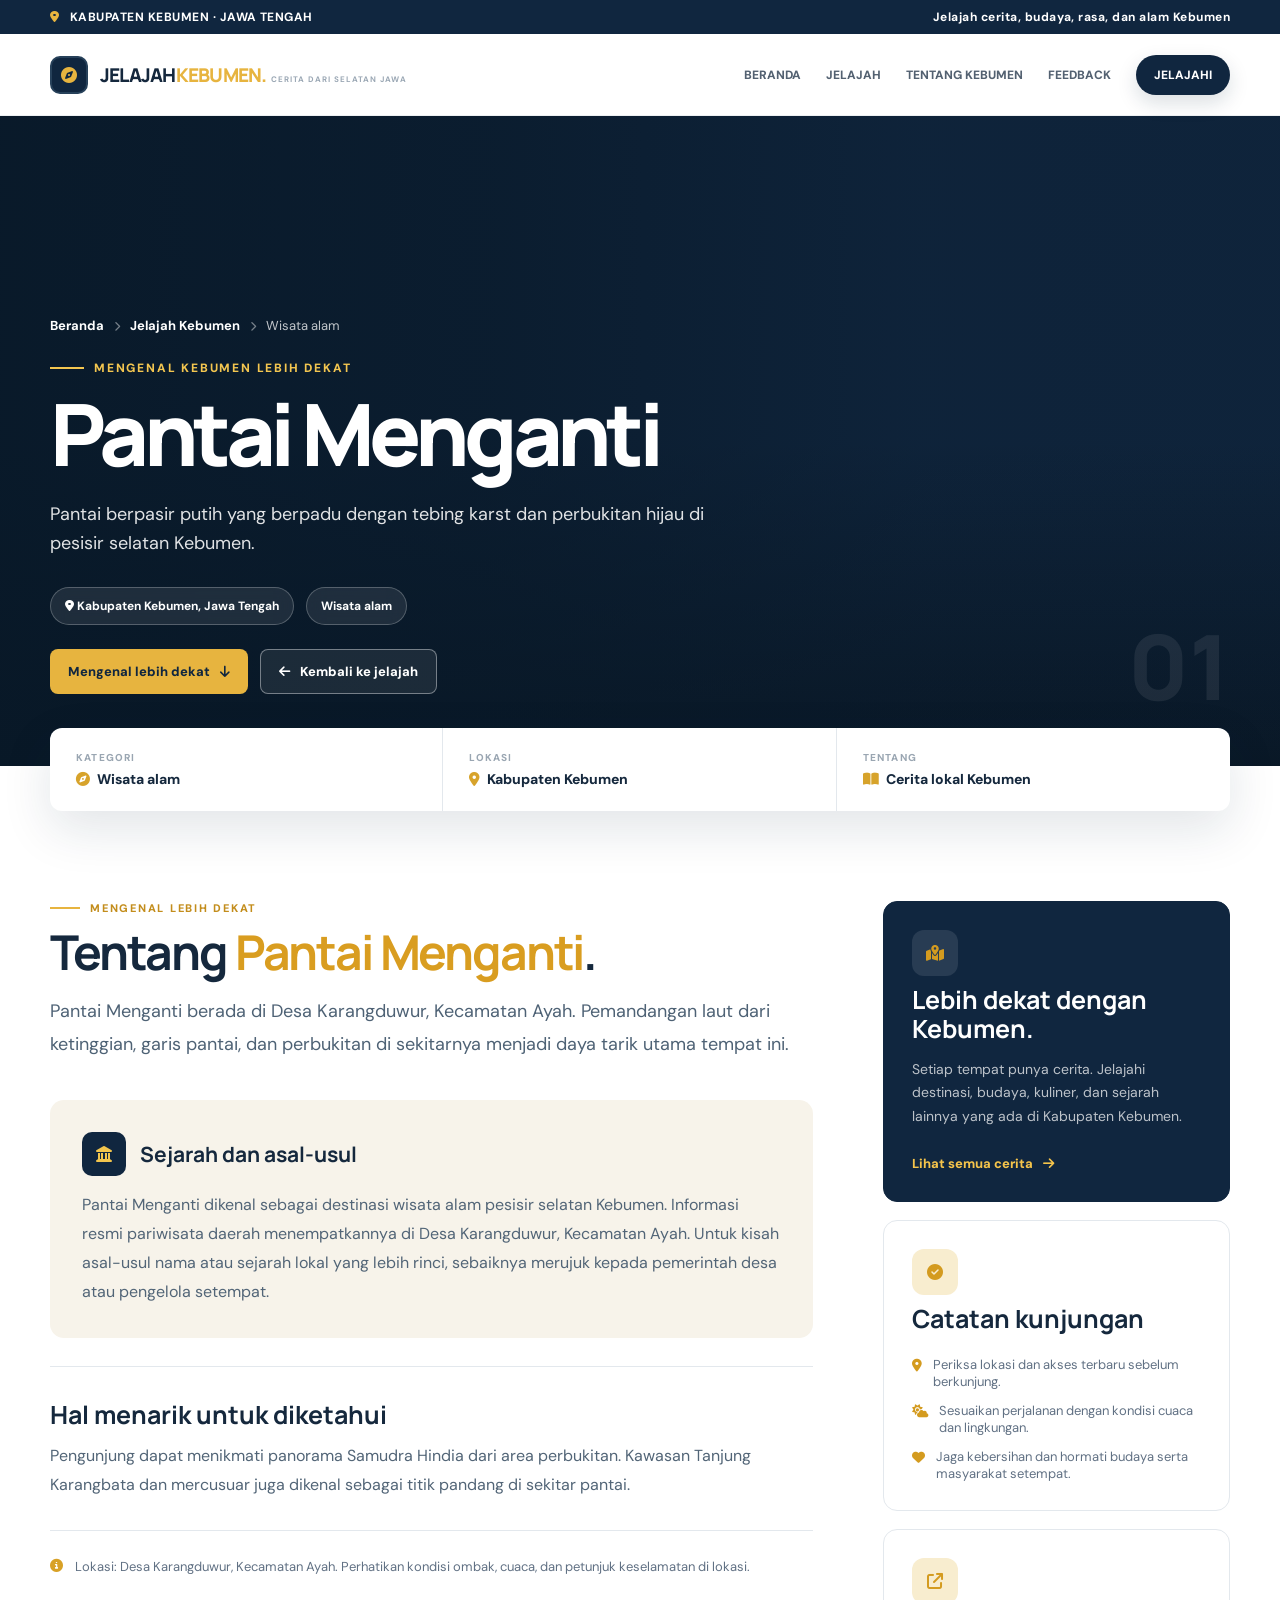
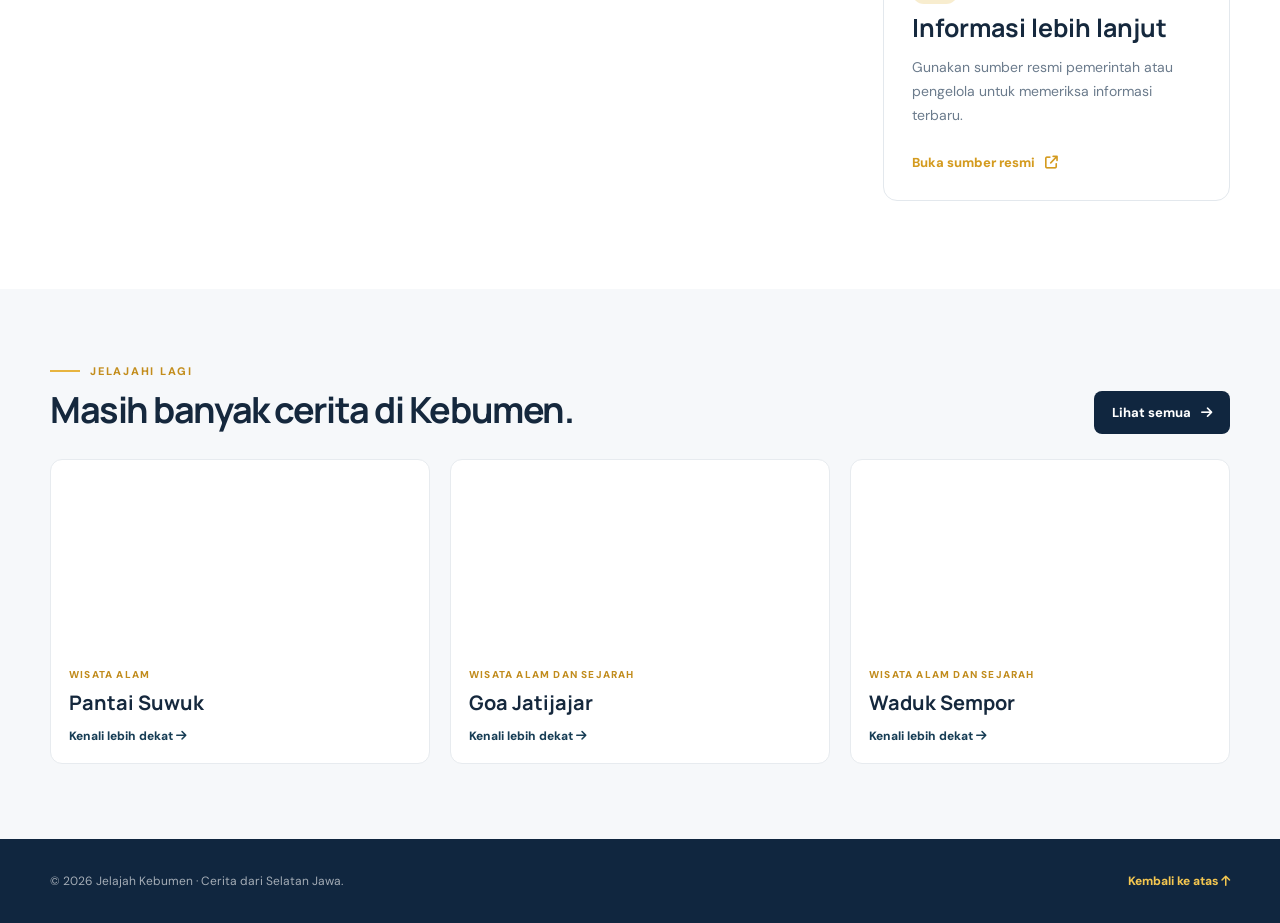
==== detail.html @ 241648b9 "Add files via upload" ====
<!DOCTYPE html>
<html lang="id">
<head>
<meta charset="UTF-8">
<meta name="viewport" content="width=device-width, initial-scale=1.0">
<meta name="theme-color" content="#10263f">
<title>Detail | Jelajah Kebumen</title>
<link rel="preconnect" href="https://fonts.googleapis.com">
<link rel="preconnect" href="https://fonts.gstatic.com" crossorigin>
<link href="https://fonts.googleapis.com/css2?family=DM+Sans:wght@400;500;600;700&family=Manrope:wght@500;600;700;800&display=swap" rel="stylesheet">
<link rel="stylesheet" href="https://cdnjs.cloudflare.com/ajax/libs/font-awesome/6.5.2/css/all.min.css">
<style>
:root{
  --navy:#10263f; --navy2:#173d55; --gold:#e7b43f; --cream:#f7f3ea;
  --ink:#15283d; --muted:#66778a; --line:#e3e8ed; --white:#fff;
  --shadow:0 18px 50px rgba(16,38,63,.12);
}
*{box-sizing:border-box}
html{scroll-behavior:smooth}
body{margin:0;color:var(--ink);background:#fff;font-family:"DM Sans",sans-serif}
a{text-decoration:none;color:inherit}
.container{width:min(1180px,calc(100% - 40px));margin:auto}

/* NAV */
.topline{height:34px;background:var(--navy);color:#fff;font-size:12px;font-weight:700;letter-spacing:.04em}
.topline .container{height:100%;display:flex;align-items:center;justify-content:space-between}
.topline i{color:var(--gold);margin-right:7px}
.navbar{height:82px;background:#fff;border-bottom:1px solid #edf0f2;position:sticky;top:0;z-index:50}
.navbar .container{height:100%;display:flex;align-items:center;gap:24px}
.brand{display:flex;align-items:center;gap:12px;min-width:245px}
.brand-mark{width:38px;height:38px;border-radius:10px;background:var(--navy);display:grid;place-items:center;color:var(--gold);font-weight:800;border:2px solid #27415a}
.brand-name{font-family:Manrope,sans-serif;font-size:19px;font-weight:800;letter-spacing:-.04em}
.brand-name span{color:var(--gold)}
.brand-sub{font-size:8px;color:#9aa7b4;letter-spacing:.13em;font-weight:700;margin-top:1px}
.navlinks{margin-left:auto;display:flex;align-items:center;gap:25px;font-size:12px;font-weight:800;color:#536171}
.navlinks a:hover,.navlinks a.active{color:#d49b1f}
.nav-cta{padding:12px 18px;background:var(--navy);color:#fff!important;border-radius:999px;box-shadow:0 8px 20px rgba(16,38,63,.15)}
.back-mobile{display:none}

/* HERO */
.detail-hero{position:relative;min-height:650px;color:#fff;overflow:hidden;background:#10263f}
.hero-bg{position:absolute;inset:0;background-size:cover;background-position:center;transform:scale(1.01)}
.hero-overlay{position:absolute;inset:0;background:linear-gradient(90deg,rgba(8,24,39,.88) 0%,rgba(8,24,39,.66) 38%,rgba(8,24,39,.22) 72%,rgba(8,24,39,.18) 100%),linear-gradient(0deg,rgba(7,18,28,.7),transparent 50%)}
.hero-content{position:relative;z-index:2;min-height:650px;display:flex;flex-direction:column;justify-content:flex-end;padding-bottom:72px}
.breadcrumb{display:flex;gap:10px;align-items:center;font-size:13px;color:rgba(255,255,255,.75);margin-bottom:26px}
.breadcrumb a{color:#fff;font-weight:700}
.breadcrumb i{font-size:10px;opacity:.6}
.kicker{display:inline-flex;align-items:center;gap:10px;color:#f3c650;font-size:12px;font-weight:800;letter-spacing:.15em;text-transform:uppercase;margin-bottom:15px}
.kicker:before{content:"";width:34px;height:2px;background:#f3c650}
.hero-title{font-family:Manrope,sans-serif;font-size:clamp(48px,7vw,86px);line-height:.98;letter-spacing:-.065em;margin:0;max-width:850px;font-weight:800}
.hero-title span{color:#f3c650}
.hero-intro{font-size:18px;line-height:1.65;max-width:700px;color:rgba(255,255,255,.88);margin:24px 0}
.hero-meta{display:flex;flex-wrap:wrap;gap:12px;margin-top:4px}
.meta-pill{padding:10px 14px;border:1px solid rgba(255,255,255,.24);background:rgba(255,255,255,.09);backdrop-filter:blur(8px);border-radius:999px;font-size:12px;font-weight:700}
.hero-actions{display:flex;gap:12px;margin-top:24px}
.btn{display:inline-flex;align-items:center;gap:10px;padding:13px 18px;border-radius:8px;font-weight:800;font-size:13px}
.btn-gold{background:var(--gold);color:var(--navy)}
.btn-ghost{border:1px solid rgba(255,255,255,.4);color:#fff;background:rgba(255,255,255,.08)}
.hero-index{position:absolute;right:0;bottom:55px;font-family:Manrope,sans-serif;font-size:90px;font-weight:800;color:rgba(255,255,255,.08);line-height:1}

/* CONTENT */
.overlap{margin-top:-38px;position:relative;z-index:5}
.info-strip{background:#fff;box-shadow:var(--shadow);border-radius:12px;display:grid;grid-template-columns:repeat(3,1fr);overflow:hidden}
.info-item{padding:23px 26px;border-right:1px solid var(--line)}
.info-item:last-child{border:0}
.info-label{font-size:10px;text-transform:uppercase;letter-spacing:.12em;color:#9aa6b2;font-weight:800;margin-bottom:6px}
.info-value{font-size:14px;font-weight:800}
.info-value i{color:#d7a32b;margin-right:7px}

.content{padding:90px 0 70px}
.content-grid{display:grid;grid-template-columns:minmax(0,1.65fr) minmax(290px,.75fr);gap:70px}
.section-kicker{font-size:11px;letter-spacing:.16em;text-transform:uppercase;color:#c38d1c;font-weight:800;display:flex;align-items:center;gap:10px}
.section-kicker:before{content:"";width:30px;height:2px;background:#e7b43f}
.content h2{font-family:Manrope,sans-serif;font-size:clamp(30px,4vw,48px);line-height:1.05;letter-spacing:-.045em;margin:12px 0 18px}
.content h2 span{color:#d99d20}
.lead{font-size:18px;line-height:1.8;color:#4e6275;margin:0 0 40px}
.story-card{background:var(--cream);border-radius:14px;padding:32px;margin:28px 0}
.story-head{display:flex;align-items:center;gap:14px;margin-bottom:15px}
.story-icon{width:44px;height:44px;border-radius:10px;background:var(--navy);color:#f2c54d;display:grid;place-items:center}
.story-card h3{font-family:Manrope;margin:0;font-size:21px}
.story-card p,.highlight p{font-size:16px;line-height:1.8;color:#526577;margin:0}
.highlight{padding:30px 0;border-top:1px solid var(--line);border-bottom:1px solid var(--line)}
.highlight h3{font-family:Manrope;font-size:25px;margin:0 0 10px}
.note{display:flex;gap:12px;margin-top:25px;color:#617184;font-size:13px;line-height:1.65}
.note i{color:#d8a126;margin-top:3px}
.sidebar{position:relative}
.side-card{border:1px solid var(--line);border-radius:14px;padding:28px;background:#fff;margin-bottom:18px}
.side-card.dark{background:var(--navy);color:#fff;border-color:var(--navy)}
.side-card h3{font-family:Manrope;font-size:25px;line-height:1.15;margin:10px 0}
.side-card p{font-size:14px;line-height:1.7;color:#6b7b8c}
.dark p{color:rgba(255,255,255,.72)}
.side-link{display:inline-flex;align-items:center;gap:10px;font-size:13px;font-weight:800;color:#d49b1f;margin-top:12px}
.dark .side-link{color:#f5c44b}
.side-icon{width:46px;height:46px;border-radius:12px;background:#f8edcf;color:#d49b1f;display:grid;place-items:center}
.dark .side-icon{background:rgba(255,255,255,.1)}
.fact-list{display:grid;gap:12px;margin-top:22px}
.fact{display:flex;gap:11px;align-items:flex-start;font-size:13px;color:#617184}
.fact i{color:#d49b1f;margin-top:3px}

/* RELATED */
.related{background:#f6f8fa;padding:75px 0}
.related-head{display:flex;align-items:end;justify-content:space-between;margin-bottom:25px}
.related h2{font-family:Manrope;font-size:36px;letter-spacing:-.04em;margin:7px 0 0}
.related-grid{display:grid;grid-template-columns:repeat(3,1fr);gap:20px}
.related-card{background:#fff;border-radius:12px;overflow:hidden;border:1px solid #e7ebef;transition:.25s}
.related-card:hover{transform:translateY(-5px);box-shadow:0 15px 35px rgba(16,38,63,.1)}
.related-img{height:190px;background-size:cover;background-position:center}
.related-body{padding:18px}
.related-cat{font-size:10px;color:#c18c1d;text-transform:uppercase;letter-spacing:.12em;font-weight:800}
.related-body h3{font-family:Manrope;font-size:20px;margin:8px 0}
.related-body a{font-size:12px;font-weight:800;color:#173d55}

/* FOOTER */
footer{background:var(--navy);color:#fff;padding:34px 0}
.footer-row{display:flex;justify-content:space-between;gap:20px;align-items:center}
.footer-row p{margin:0;color:rgba(255,255,255,.62);font-size:12px}
.footer-row a{font-size:12px;font-weight:800;color:#f3c650}

/* responsive */
@media(max-width:900px){
  .topline .container{justify-content:center}.topline .container>span:last-child{display:none}
  .navbar{height:70px}.navlinks{display:none}.brand{min-width:0}.brand-sub{display:none}
  .back-mobile{display:inline-flex;margin-left:auto}
  .detail-hero,.hero-content{min-height:620px}
  .content-grid{grid-template-columns:1fr;gap:35px}
  .sidebar{display:grid;grid-template-columns:1fr 1fr;gap:15px}.side-card{margin:0}
}
@media(max-width:620px){
  .container{width:min(100% - 28px,1180px)}
  .brand-name{font-size:17px}.brand-mark{width:34px;height:34px}
  .hero-content{padding-bottom:45px}
  .hero-title{font-size:48px}
  .hero-intro{font-size:15px}
  .hero-index{display:none}
  .info-strip{grid-template-columns:1fr}.info-item{border-right:0;border-bottom:1px solid var(--line)}
  .content{padding:65px 0 50px}.sidebar{grid-template-columns:1fr}
  .related-grid{grid-template-columns:1fr}
  .related-head{display:block}
  .footer-row{display:block}.footer-row a{display:inline-block;margin-top:12px}
}
</style>
</head>
<body>

<div class="topline">
  <div class="container">
    <span><i class="fa-solid fa-location-dot"></i> KABUPATEN KEBUMEN · JAWA TENGAH</span>
    <span>Jelajah cerita, budaya, rasa, dan alam Kebumen</span>
  </div>
</div>

<nav class="navbar">
  <div class="container">
    <a class="brand" href="index.html">
      <span class="brand-mark"><i class="fa-solid fa-compass"></i></span>
      <span>
        <span class="brand-name">JELAJAH<span>KEBUMEN.</span></span>
        <span class="brand-sub">CERITA DARI SELATAN JAWA</span>
      </span>
    </a>
    <div class="navlinks">
      <a href="index.html">BERANDA</a>
      <a href="index.html#jelajah">JELAJAH</a>
      <a href="about.html">TENTANG KEBUMEN</a>
      <a href="feedback.html">FEEDBACK</a>
      <a class="nav-cta" href="index.html#jelajah">JELAJAHI</a>
    </div>
    <a class="back-mobile" href="index.html#jelajah" aria-label="Kembali"><i class="fa-solid fa-arrow-left"></i></a>
  </div>
</nav>

<main>
<section class="detail-hero">
  <div class="hero-bg" id="heroBg"></div>
  <div class="hero-overlay"></div>
  <div class="container hero-content">
    <div class="breadcrumb">
      <a href="index.html">Beranda</a><i class="fa-solid fa-chevron-right"></i>
      <a href="index.html#jelajah">Jelajah Kebumen</a><i class="fa-solid fa-chevron-right"></i>
      <span id="detailCategory">Cerita Kebumen</span>
    </div>
    <div class="kicker" id="heroKicker">MENGENAL KEBUMEN LEBIH DEKAT</div>
    <h1 class="hero-title" id="detailTitle">Cerita dari <span>Kebumen.</span></h1>
    <p class="hero-intro" id="detailIntro"></p>
    <div class="hero-meta">
      <span class="meta-pill"><i class="fa-solid fa-location-dot"></i> Kabupaten Kebumen, Jawa Tengah</span>
      <span class="meta-pill" id="metaCategory">Jelajah Kebumen</span>
    </div>
    <div class="hero-actions">
      <a class="btn btn-gold" href="#mengenal">Mengenal lebih dekat <i class="fa-solid fa-arrow-down"></i></a>
      <a class="btn btn-ghost" href="index.html#jelajah"><i class="fa-solid fa-arrow-left"></i> Kembali ke jelajah</a>
    </div>
    <div class="hero-index">01</div>
  </div>
</section>

<div class="container overlap">
  <div class="info-strip">
    <div class="info-item"><div class="info-label">Kategori</div><div class="info-value"><i class="fa-solid fa-compass"></i><span id="infoCategory">Wisata</span></div></div>
    <div class="info-item"><div class="info-label">Lokasi</div><div class="info-value"><i class="fa-solid fa-location-dot"></i>Kabupaten Kebumen</div></div>
    <div class="info-item"><div class="info-label">Tentang</div><div class="info-value"><i class="fa-solid fa-book-open"></i>Cerita lokal Kebumen</div></div>
  </div>
</div>

<section class="content" id="mengenal">
  <div class="container content-grid">
    <article>
      <div class="section-kicker">MENGENAL LEBIH DEKAT</div>
      <h2>Tentang <span id="detailTitleInline">tempat ini</span>.</h2>
      <p class="lead" id="detailDescription"></p>

      <div class="story-card">
        <div class="story-head">
          <div class="story-icon"><i class="fa-solid fa-landmark"></i></div>
          <h3>Sejarah dan asal-usul</h3>
        </div>
        <p id="detailHistory"></p>
      </div>

      <div class="highlight">
        <h3>Hal menarik untuk diketahui</h3>
        <p id="detailHighlights"></p>
      </div>

      <div class="note">
        <i class="fa-solid fa-circle-info"></i>
        <span id="detailNote">Informasi disusun untuk pengenalan umum. Periksa sumber resmi setempat untuk informasi terbaru.</span>
      </div>
    </article>

    <aside class="sidebar">
      <div class="side-card dark">
        <div class="side-icon"><i class="fa-solid fa-map-location-dot"></i></div>
        <h3>Lebih dekat dengan Kebumen.</h3>
        <p>Setiap tempat punya cerita. Jelajahi destinasi, budaya, kuliner, dan sejarah lainnya yang ada di Kabupaten Kebumen.</p>
        <a class="side-link" href="index.html#jelajah">Lihat semua cerita <i class="fa-solid fa-arrow-right"></i></a>
      </div>

      <div class="side-card">
        <div class="side-icon"><i class="fa-solid fa-circle-check"></i></div>
        <h3>Catatan kunjungan</h3>
        <div class="fact-list">
          <div class="fact"><i class="fa-solid fa-location-dot"></i><span>Periksa lokasi dan akses terbaru sebelum berkunjung.</span></div>
          <div class="fact"><i class="fa-solid fa-cloud-sun"></i><span>Sesuaikan perjalanan dengan kondisi cuaca dan lingkungan.</span></div>
          <div class="fact"><i class="fa-solid fa-heart"></i><span>Jaga kebersihan dan hormati budaya serta masyarakat setempat.</span></div>
        </div>
      </div>

      <div class="side-card">
        <div class="side-icon"><i class="fa-solid fa-arrow-up-right-from-square"></i></div>
        <h3>Informasi lebih lanjut</h3>
        <p>Gunakan sumber resmi pemerintah atau pengelola untuk memeriksa informasi terbaru.</p>
        <a id="detailSource" class="side-link" href="https://www.kebumenkab.go.id/" target="_blank" rel="noopener">Buka sumber resmi <i class="fa-solid fa-arrow-up-right-from-square"></i></a>
      </div>
    </aside>
  </div>
</section>

<section class="related">
  <div class="container">
    <div class="related-head">
      <div>
        <div class="section-kicker">JELAJAHI LAGI</div>
        <h2>Masih banyak cerita di Kebumen.</h2>
      </div>
      <a class="btn" style="background:#10263f;color:#fff" href="index.html#jelajah">Lihat semua <i class="fa-solid fa-arrow-right"></i></a>
    </div>
    <div class="related-grid" id="relatedGrid"></div>
  </div>
</section>
</main>

<footer>
  <div class="container footer-row">
    <p>© <span id="detailYear"></span> Jelajah Kebumen · Cerita dari Selatan Jawa.</p>
    <a href="#" onclick="window.scrollTo({top:0,behavior:'smooth'});return false;">Kembali ke atas <i class="fa-solid fa-arrow-up"></i></a>
  </div>
</footer>

<script>
(() => {
    const data = {
        menganti: {
            title: "Pantai Menganti", category: "Wisata alam",
            image: "images/wisata.jpg",
            intro: "Pantai berpasir putih yang berpadu dengan tebing karst dan perbukitan hijau di pesisir selatan Kebumen.",
            description: "Pantai Menganti berada di Desa Karangduwur, Kecamatan Ayah. Pemandangan laut dari ketinggian, garis pantai, dan perbukitan di sekitarnya menjadi daya tarik utama tempat ini.",
            history: "Pantai Menganti dikenal sebagai destinasi wisata alam pesisir selatan Kebumen. Informasi resmi pariwisata daerah menempatkannya di Desa Karangduwur, Kecamatan Ayah. Untuk kisah asal-usul nama atau sejarah lokal yang lebih rinci, sebaiknya merujuk kepada pemerintah desa atau pengelola setempat.",
            highlights: "Pengunjung dapat menikmati panorama Samudra Hindia dari area perbukitan. Kawasan Tanjung Karangbata dan mercusuar juga dikenal sebagai titik pandang di sekitar pantai.",
            note: "Lokasi: Desa Karangduwur, Kecamatan Ayah. Perhatikan kondisi ombak, cuaca, dan petunjuk keselamatan di lokasi.",
            source: "https://disparbud.kebumenkab.go.id/index.php/web/post/1395/pantai-menganti"
        },
        suwuk: {
            title: "Pantai Suwuk", category: "Wisata alam",
            image: "images/wisata1.jpg",
            intro: "Destinasi pesisir dengan panorama Samudra Hindia, bukit-bukit, dan suasana pantai yang khas.",
            description: "Pantai Suwuk terletak di Desa Tambakmulya, Kecamatan Puring. Kawasan ini menjadi pilihan wisatawan yang ingin menikmati pemandangan laut dan suasana pesisir Kebumen.",
            history: "Pantai Suwuk berkembang sebagai salah satu tujuan wisata pesisir di Kecamatan Puring. Informasi pariwisata pemerintah daerah mencatat lokasinya di Desa Tambakmulya. Untuk sejarah pembukaan atau perkembangan awal kawasan wisata ini, gunakan keterangan dari pemerintah desa atau pengelola setempat.",
            highlights: "Daya tariknya meliputi pemandangan pantai, bukit di sekitar pesisir, aktivitas rekreasi, dan wahana yang tersedia sesuai kondisi operasional.",
            note: "Lokasi: Desa Tambakmulya, Kecamatan Puring. Ombak pantai selatan dapat kuat; ikuti arahan keselamatan dan jangan berenang di area berbahaya.",
            source: "https://disparbud.kebumenkab.go.id/index.php/web/post/1389/pantai-suwuk"
        },
        jatijajar: {
            title: "Goa Jatijajar", category: "Wisata alam dan sejarah",
            image: "images/wisata2.jpg",
            intro: "Gua batu kapur yang memadukan bentang alam, formasi gua, dan cerita rakyat yang dikenal masyarakat.",
            description: "Goa Jatijajar berada di Desa Jatijajar, Kecamatan Ayah. Bagian dalam gua memperlihatkan bentukan alam dari batu kapur yang terbentuk melalui proses geologi dalam waktu yang panjang.",
            history: "Catatan pemerintah daerah menyebut gua ini ditemukan pada 1802 oleh seorang petani bernama Jaya Menawi atau Djayamenawi. Gua kemudian dikembangkan menjadi objek wisata pada 1970-an. Kisah legenda yang menyertainya juga menjadi bagian dari pengalaman pengunjung.",
            highlights: "Daya tariknya mencakup ruang gua, stalaktit dan stalagmit, serta diorama yang menggambarkan cerita legenda. Jaga kebersihan dan ikuti jalur yang ditetapkan pengelola.",
            note: "Lokasi: Desa Jatijajar, Kecamatan Ayah. Detail sejarah dirangkum dari informasi pemerintah daerah.",
            source: "https://perizinan.kebumenkab.go.id/investasi/web/wisata/detail/1"
        },
        sempor: {
            title: "Waduk Sempor", category: "Wisata alam dan sejarah",
            image: "images/wisata3.jpg",
            intro: "Waduk yang dikelilingi perbukitan dan memiliki peran penting bagi pengairan serta kehidupan masyarakat.",
            description: "Waduk Sempor berada di Kecamatan Sempor. Selain menjadi tujuan untuk menikmati pemandangan, waduk ini juga memiliki fungsi penting dalam pengairan, pembangkit listrik, perikanan, dan pengelolaan air.",
            history: "Rencana pembangunan waduk telah diteliti sejak masa Hindia Belanda. Pembangunan kemudian dilanjutkan setelah Indonesia merdeka. Bendungan yang dibangun pada tahap awal mengalami kegagalan pada 1967 dan menimbulkan korban jiwa. Waduk kemudian dibangun kembali dengan konstruksi permanen dan diresmikan pada 1978. Monumen di kawasan ini menjadi pengingat tragedi tersebut.",
            highlights: "Pemandangan perairan dan perbukitan menjadi daya tariknya. Waduk juga menunjukkan hubungan erat antara infrastruktur air, pertanian, energi, dan sejarah masyarakat setempat.",
            note: "Hormati kawasan waduk sebagai infrastruktur penting. Ikuti aturan pengelola saat berwisata.",
            source: "https://www.kebumenkab.go.id/index.php/web/article/detail/2916"
        },
        cepetan: {
            title: "Tari Cepetan Alas", category: "Budaya",
            image: "images/budaya.jpg",
            intro: "Kesenian tradisional Kebumen yang menampilkan topeng, gerak tari, dan cerita yang hidup di masyarakat.",
            description: "Tari Cepetan Alas merupakan salah satu kesenian tradisional yang dikenal di wilayah Kebumen. Pertunjukannya menggabungkan gerak, musik, topeng, dan unsur cerita yang diwariskan melalui kehidupan masyarakat.",
            history: "Kesenian tradisional tumbuh dan berubah melalui praktik komunitas yang menjaganya. Cerita rinci mengenai asal-usul, tokoh, dan perkembangan Tari Cepetan Alas dapat berbeda menurut kelompok atau desa pelestarinya; keterangan lokal sebaiknya dicocokkan dengan pelaku seni dan sumber kebudayaan daerah.",
            highlights: "Topeng dan karakter yang ditampilkan menjadi unsur visual penting. Pertunjukan juga menjadi ruang bagi generasi muda untuk mengenal seni tradisi.",
            note: "Berbeda dengan tari tradisional Jawa lainnya yang cenderung halus dan anggun, Tari Cepetan menampilkan gerakan-gerakan akrobatik yang energik. Para penari, yang biasanya adalah laki-laki, mengenakan topeng cepet yang terbuat dari kayu dan dihiasi rambut ijuk atau serat nanas. Topeng ini sering kali memiliki ekspresi seram atau lucu yang semakin menambah daya tarik pertunjukan.",
            source: "https://disparbud.kebumenkab.go.id/index.php/web/post/384/tari-cepetan"
        },
        lawet: {
            title: "Tari Lawet", category: "Budaya",
            image: "images/budaya2.jpg",
            intro: "Tarian yang terinspirasi dari burung lawet atau walet, yang lekat dengan identitas dan kehidupan masyarakat Kebumen.",
            description: "Tari Lawet menggambarkan gerakan burung lawet melalui gerakan yang lincah dan dinamis. Tarian ini menjadi salah satu simbol seni budaya Kebumen.",
            history: "Menurut publikasi Pemerintah Kabupaten Kebumen, Tari Lawet pertama kali dipentaskan pada 1987. Inspirasinya berkaitan dengan burung walet dan peran sarangnya bagi kehidupan ekonomi masyarakat pesisir selatan.",
            highlights: "Gerakan penari menirukan burung yang terbang dan mencari makan. Musik pengiring dan kostum mendukung gambaran burung lawet dalam pertunjukan.",
            note: "Informasi diringkas dari publikasi resmi pemerintah daerah.",
            source: "https://www.kebumenkab.go.id/index.php/web/article/detail/8209"
        },
        batik: {
            title: "Batik Kebumen", category: "Budaya dan kerajinan",
            image: "images/batik.jpg",
            intro: "Kerajinan batik yang menjaga keterampilan membatik sekaligus menampilkan karakter budaya lokal.",
            description: "Batik Kebumen dibuat melalui proses membatik yang membutuhkan ketelitian. Perajin menghasilkan kain dengan motif dan warna yang berkembang dari tradisi setempat.",
            history: "Publikasi pemerintah daerah menyebut terdapat lebih dari satu versi tentang awal tradisi batik di Kebumen. Tradisi ini diwariskan turun-temurun dan pernah mengalami masa kejayaan pada sekitar 1960–1980-an, sebelum menghadapi masa surut dan upaya kebangkitan kembali.",
            highlights: "Batik tulis dan batik cap merupakan dua teknik yang dikenal. Proses tradisional, ragam motif, serta keterampilan perajin menjadi bagian penting dari nilai kerajinan ini.",
            note: "Keterangan sejarah batik Kebumen memiliki beberapa versi; uraian ini menyampaikan ringkasan tanpa menganggap satu versi sebagai satu-satunya kisah.",
            source: "https://www.kebumenkab.go.id/index.php/web/article/detail/5035"
        },
        ebleg: {
            title: "Ebleg", category: "Budaya",
            image: "images/ebleg.jpg",
            intro: "Kesenian rakyat yang menggunakan properti kuda kepang dan menjadi bagian dari tradisi pertunjukan masyarakat.",
            description: "Ebleg dikenal sebagai kesenian rakyat yang menampilkan penari, properti berbentuk kuda, iringan musik, dan gerak yang dinamis. Bentuk pertunjukan dapat berbeda sesuai kelompok pelestari dan daerahnya.",
            history: "Ebleg hidup melalui tradisi pertunjukan dan keterlibatan kelompok seni masyarakat. Agar sejarah asal-usul yang lebih khusus untuk Ebleg Kebumen tidak keliru, informasi tentang pendiri, masa kemunculan, dan perkembangan kelompok sebaiknya dilengkapi melalui wawancara dengan pelaku seni atau sumber kebudayaan setempat.",
            highlights: "Properti kuda kepang, kostum, iringan musik, dan interaksi penari menjadi unsur yang mudah dikenali dalam pertunjukan.",
            note: "Pertunjukan Ebeg umumnya diiringi oleh gamelan atau calung yang terdiri atas 6-20 orang penari. Ada tiga babak dalam pertunjukan ini yaitu tari-tarian, janturan dan gapetan yang dipimpin oleh seorang dalang/penimbul. Pada sesi janturan para penari mengalami kerasukan dengan tingkat yang berbeda beda dan proses pengembaliannya dilakukan oleh penimbul.",
            source: "https://www.kebumenkab.go.id/index.php/web/post/detail/53"
        },
        sate: {
            title: "Sate Ambal", category: "Kuliner",
            image: "images/makanan1.jpg",
            intro: "Kuliner khas dari kawasan Ambal yang dikenal dengan racikan bumbu dan cara penyajian yang khas.",
            description: "Sate Ambal merupakan salah satu makanan yang identik dengan Kabupaten Kebumen. Daging sate disajikan dengan bumbu khas yang membedakannya dari sejumlah jenis sate lain.",
            history: "Sate Ambal tumbuh sebagai kuliner daerah yang dikenal dari kawasan Ambal. Resep dan cara pengolahan diwariskan melalui penjual serta keluarga, sehingga detail racikan bisa berbeda antarwarung. Kisah pendirian penjual tertentu sebaiknya merujuk pada sejarah usaha masing-masing.",
            highlights: "Ciri yang sering dikenali adalah bumbu berwarna kecokelatan dengan bahan dasar tempe dan rasa gurih-manis. Kuliner ini menjadi salah satu pilihan yang dicari saat mengenal makanan khas Kebumen.",
            note: "Cara pembuatan Sate Ambal sama dengan sate dari daerah lainnya di Indonesia. Daging ayam dipotong-potong dan ditusukan ke tusuk sate. Sebelum dibakar, semua bumbu awal yang dihaluskan akan dilumurkan ke daging ayam yang sudah dipotong. Diamkan selama minimal 2 jam sampai bumbunya meresap dan sate pun siap dibakar seperti biasa. Pembakaran dengan arang batok kelapa selama 3 sampai 5 menit hingga matang sempurna.",
            source: "https://www.kebumenkab.go.id/index.php/web/article/detail/166"
        },
        lanting: {
            title: "Lanting", category: "Kuliner",
            image: "images/makanan2.jpg",
            intro: "Camilan berbahan singkong yang populer sebagai jajanan dan oleh-oleh dari Kebumen.",
            description: "Lanting dibuat dari singkong yang diolah menjadi adonan, dibentuk, kemudian digoreng hingga renyah. Bentuknya sering menyerupai angka delapan atau lingkaran kecil.",
            history: "Lanting berkembang sebagai makanan olahan singkong di wilayah Kebumen dan sekitarnya. Seperti banyak camilan tradisional, pembuatannya diwariskan melalui usaha rumahan dan produsen lokal. Sejarah pasti kemunculan lanting memerlukan sumber khusus dari sentra produksinya.",
            highlights: "Lanting memiliki tekstur renyah dan tersedia dalam beragam rasa. Produk ini juga menjadi contoh bagaimana bahan pangan lokal diolah menjadi usaha kuliner.",
            note: "Lanthing atau klanthing adalah camilan semacam kerupuk yang terbuat dari adonan singkong. Camilan ini berbentuk angka delapan atau lingkaran kecil seperti cincin, yang tersedia dalam banyak rasa.",
            source: "https://www2.kebumenkab.go.id/index.php/web/post/detail/52"
        },
        penggel: {
            title: "Nasi Penggel", category: "Kuliner",
            image: "images/makanan3.jpg",
            intro: "Sajian nasi berbentuk bulat kecil yang biasa dinikmati bersama lauk dan sayur berkuah.",
            description: "Nasi Penggel adalah kuliner khas Kebumen yang umumnya disajikan dalam bentuk kepalan nasi kecil, ditemani sayur nangka atau gulai dan lauk seperti kikil maupun jeroan sesuai penjual.",
            history: "Nasi Penggel dikenal sebagai bagian dari tradisi makan masyarakat Kebumen, terutama sebagai menu sarapan. Resep keluarga dan cara penyajian diwariskan antargenerasi. Riwayat pencipta pertama atau tahun kemunculannya tidak dinyatakan di sini karena memerlukan sumber sejarah kuliner yang lebih spesifik.",
            highlights: "Bentuk nasi yang bulat kecil dan sajian dengan kuah gurih menjadi ciri yang mudah dikenali. Pengalaman rasa dapat berbeda sesuai racikan penjual.",
            note: "Nasi Penggel adalah makanan khas dari daerah Kabupaten Kebumen, Jawa Tengah, Indonesia. Penamaan Nasi Penggel berarti mengambil nasi yang dibentuk bulat-bulat seukuran bola pingpong. Nasi Penggel itu bermakna nasi yang dibulati. Nasi Penggel biasa diwadahi dengan daun pisang yang dibentuk ‘pincuk’. Biasanya pembeli akan mengambil 8-15 bulatan nasi. Bulatan Nasi Penggel ini diletakkan dalam bakul yang ditata berlapis-lapis. Setiap lapisan Nasi Penggel akan dipisahkan dengan lembaran daun pisang.",
            source: "https://visitjawatengah.jatengprov.go.id/id/regency/kabupaten-kebumen/kuliner/nasi-penggel"
        },
        jipang: {
            title: "Jipang Kacang", category: "Kuliner",
            image: "images/makanan4.jpg",
            intro: "Jajanan tradisional yang memadukan kacang dengan pemanis hingga membentuk camilan padat dan renyah.",
            description: "Jipang kacang merupakan jajanan tradisional berbahan kacang yang disatukan dengan larutan gula atau pemanis. Camilan ini cocok dinikmati sebagai kudapan dan dikenal dalam ragam jajanan rumahan.",
            history: "Jajanan berbahan kacang dan gula telah lama dibuat sebagai camilan rumahan di berbagai daerah. Untuk riwayat khusus Jipang Kacang Kebumen, seperti asal desa atau perintisnya, informasi perlu dikonfirmasi kepada produsen lokal agar tidak mencampur cerita dari daerah lain.",
            highlights: "Perpaduan rasa manis dan kacang menjadi daya tarik utamanya. Bentuk, tekstur, dan resep dapat berbeda sesuai pembuatnya.",
            note: "Para perajin masih mengerjakan proses pembuatan jipang kacang secara tradisional. Persis seperti yang diajarkan nenek moyang dulu. Hanya ada perubahan pada bungkusnya. Kalau zaman dulu menggunakan klaras (daun pisang kering), kini menggunakan bungkus plastik.",
            source: "https://www2.kebumenkab.go.id/index.php/web/post/detail/52"
        },
        benteng: {
            title: "Benteng Van der Wijck", category: "Sejarah",
            image: "images/sejarahkota.jpg",
            intro: "Bangunan benteng bersejarah di Gombong yang dikenal dengan arsitektur bata merahnya.",
            description: "Benteng Van der Wijck terletak di Gombong, Kabupaten Kebumen. Bangunan ini menjadi salah satu peninggalan sejarah yang dikenal masyarakat dan sering dikunjungi untuk melihat arsitektur serta mengenal masa lalu kawasan tersebut.",
            history: "Benteng ini berkaitan dengan periode kolonial Hindia Belanda. Detail tentang fungsi awal, perubahan penggunaan, dan sejarah bangunannya sebaiknya dibaca melalui sumber sejarah atau informasi pengelola agar kronologi yang ditampilkan tetap akurat.",
            highlights: "Bentuk bangunan dan susunan bata merah menjadi ciri visual yang menonjol. Kawasan ini juga dapat menjadi titik awal untuk mempelajari sejarah Gombong dan Kebumen.",
            note: "Benteng ini kadang dihubungkan dengan nama Frans David Cochius (1787-1876), seorang Jenderal yang bertugas di daerah barat Bagelen yang namanya juga diabadikan menjadi nama Benteng Generaal Cochius. Benteng ini merupakan benteng persegi delapan satu-satunya di Indonesia",
            source: "https://www.kebumenkab.go.id/"
        },
        sejarah: {
            title: "Jejak Sejarah Kebumen", category: "Sejarah",
            image: "images/sejarahkota2.jpg",
            intro: "Mengenal perjalanan daerah melalui arsip, bangunan, kisah masyarakat, dan perubahan kehidupan dari masa ke masa.",
            description: "Sejarah Kebumen terbentuk melalui perkembangan permukiman, pemerintahan, perdagangan, pendidikan, dan kehidupan masyarakat. Foto arsip dapat membantu pengunjung membandingkan suasana daerah pada masa lalu dengan kondisi sekarang.",
            history: "Sejarah suatu kabupaten tidak berasal dari satu peristiwa saja. Untuk menyusun kronologi yang tepat, gunakan arsip pemerintah, dokumen sejarah, museum, dan sumber lokal yang mencantumkan tanggal serta konteks gambar.",
            highlights: "Sebelum dikenal sebagai Kebumen, Panjer telah tercatat dalam sejarah nasional sebagai salah satu daerah yang berperan penting dalam penyerbuan pasukan Sultan Agung ke Batavia pada tahun 1629 untuk melawan VOC Belanda.",
            note: "Sebagai bentuk penghargaan terhadap nilai sejarah tersebut, Pemerintah Kabupaten Kebumen menetapkan 21 Agustus 1629 sebagai Hari Jadi Kabupaten Kebumen melalui Peraturan Daerah Kabupaten Kebumen Nomor 3 Tahun 2018",
            source: "https://www.kebumenkab.go.id/"
        },
        geopark: {
            title: "Geopark Kebumen", category: "Alam dan warisan geologi",
            image: "images/geopark.jpg",
            intro: "Kawasan yang memperlihatkan kekayaan geologi dan kisah panjang pembentukan bentang alam Kebumen.",
            description: "Kawasan geopark menghubungkan warisan geologi dengan lingkungan, keanekaragaman hayati, serta kehidupan masyarakat. Bentang alam Kebumen menyimpan batuan dan struktur geologi yang membantu menjelaskan sejarah bumi.",
            history: "Batuan dan bentang alam terbentuk melalui proses geologi yang berlangsung sangat lama, termasuk pengendapan, perubahan tektonik, dan pengangkatan. Penjelasan tiap lokasi geologi perlu disesuaikan dengan situs yang benar-benar ditampilkan pada foto.",
            highlights: "Geopark dapat menjadi ruang belajar mengenai bumi sekaligus mendorong pariwisata yang memperhatikan konservasi dan manfaat bagi masyarakat lokal.",
            note: "Lebih dari sekadar destinasi wisata, Geopark Kebumen menjadi ruang konservasi, edukasi, dan pemberdayaan masyarakat. Kawasan ini mengusung konsep pembangunan berkelanjutan yang bertujuan menjaga kelestarian lingkungan sekaligus meningkatkan kesejahteraan masyarakat lokal.",
            source: "https://www.kebumenkab.go.id/"
        },
        kebumen: {
            title: "Kebumen Hari Ini", category: "Kehidupan lokal",
            image: "images/wisata4.jpg",
            intro: "Melihat Kebumen sebagai daerah yang terus berkembang dengan kehidupan masyarakat dan potensi lokalnya.",
            description: "Kabupaten Kebumen memiliki kehidupan sosial dan ekonomi yang beragam, mulai dari kegiatan pertanian dan usaha lokal hingga pariwisata serta layanan publik. Perubahan daerah dapat dilihat melalui ruang publik, fasilitas, dan aktivitas masyarakat.",
            history: "Kondisi Kebumen hari ini merupakan bagian dari perjalanan panjang daerah. Untuk menampilkan perubahan secara historis, bandingkan foto lama dan baru yang memiliki lokasi sama serta sertakan tahun pengambilan gambar.",
            highlights: "Potensi lokal dapat dikenalkan melalui kegiatan masyarakat, produk usaha, kawasan wisata, dan pelestarian budaya. Foto yang diberi keterangan lokasi dan tahun akan membantu pengunjung memahami konteksnya.",
            note: "Seperti Contoh bendungan sempor,Kecamatan Sempor memiliki kondisi geografi berupa lembah dan perbukitan yang merupakan bagian dari Pegunungan Serayu Selatan. Ketinggian rata-rata Kecamatan Sempor adalah 140 meter di atas permukaan air laut. ",
            source: "https://www.kebumenkab.go.id/"
        }
    };

  const params = new URLSearchParams(window.location.search);
  const id = params.get("id") || "menganti";
  const item = data[id] || data.menganti;

  document.title = item.title + " | Jelajah Kebumen";
  document.getElementById("detailCategory").textContent = item.category;
  document.getElementById("metaCategory").textContent = item.category;
  document.getElementById("infoCategory").textContent = item.category;
  document.getElementById("detailTitle").innerHTML = item.title.replace(/(Kebumen)/gi, '<span>$1.</span>');
  document.getElementById("detailTitleInline").textContent = item.title;
  document.getElementById("detailIntro").textContent = item.intro;
  document.getElementById("detailDescription").textContent = item.description;
  document.getElementById("detailHistory").textContent = item.history;
  document.getElementById("detailHighlights").textContent = item.highlights;
  document.getElementById("detailNote").textContent = item.note;
  document.getElementById("detailSource").href = item.source;
  document.getElementById("detailYear").textContent = new Date().getFullYear();

  const hero = document.getElementById("heroBg");
  hero.style.backgroundImage = `url("${item.image}")`;

  const entries = Object.entries(data).filter(([key]) => key !== id);
  const related = entries.slice(0,3);
  document.getElementById("relatedGrid").innerHTML = related.map(([key, d]) => `
    <article class="related-card">
      <div class="related-img" style="background-image:url('${d.image}')"></div>
      <div class="related-body">
        <div class="related-cat">${d.category}</div>
        <h3>${d.title}</h3>
        <a href="detail.html?id=${key}">Kenali lebih dekat <i class="fa-solid fa-arrow-right"></i></a>
      </div>
    </article>
  `).join("");
})();
</script>
</body>
</html>
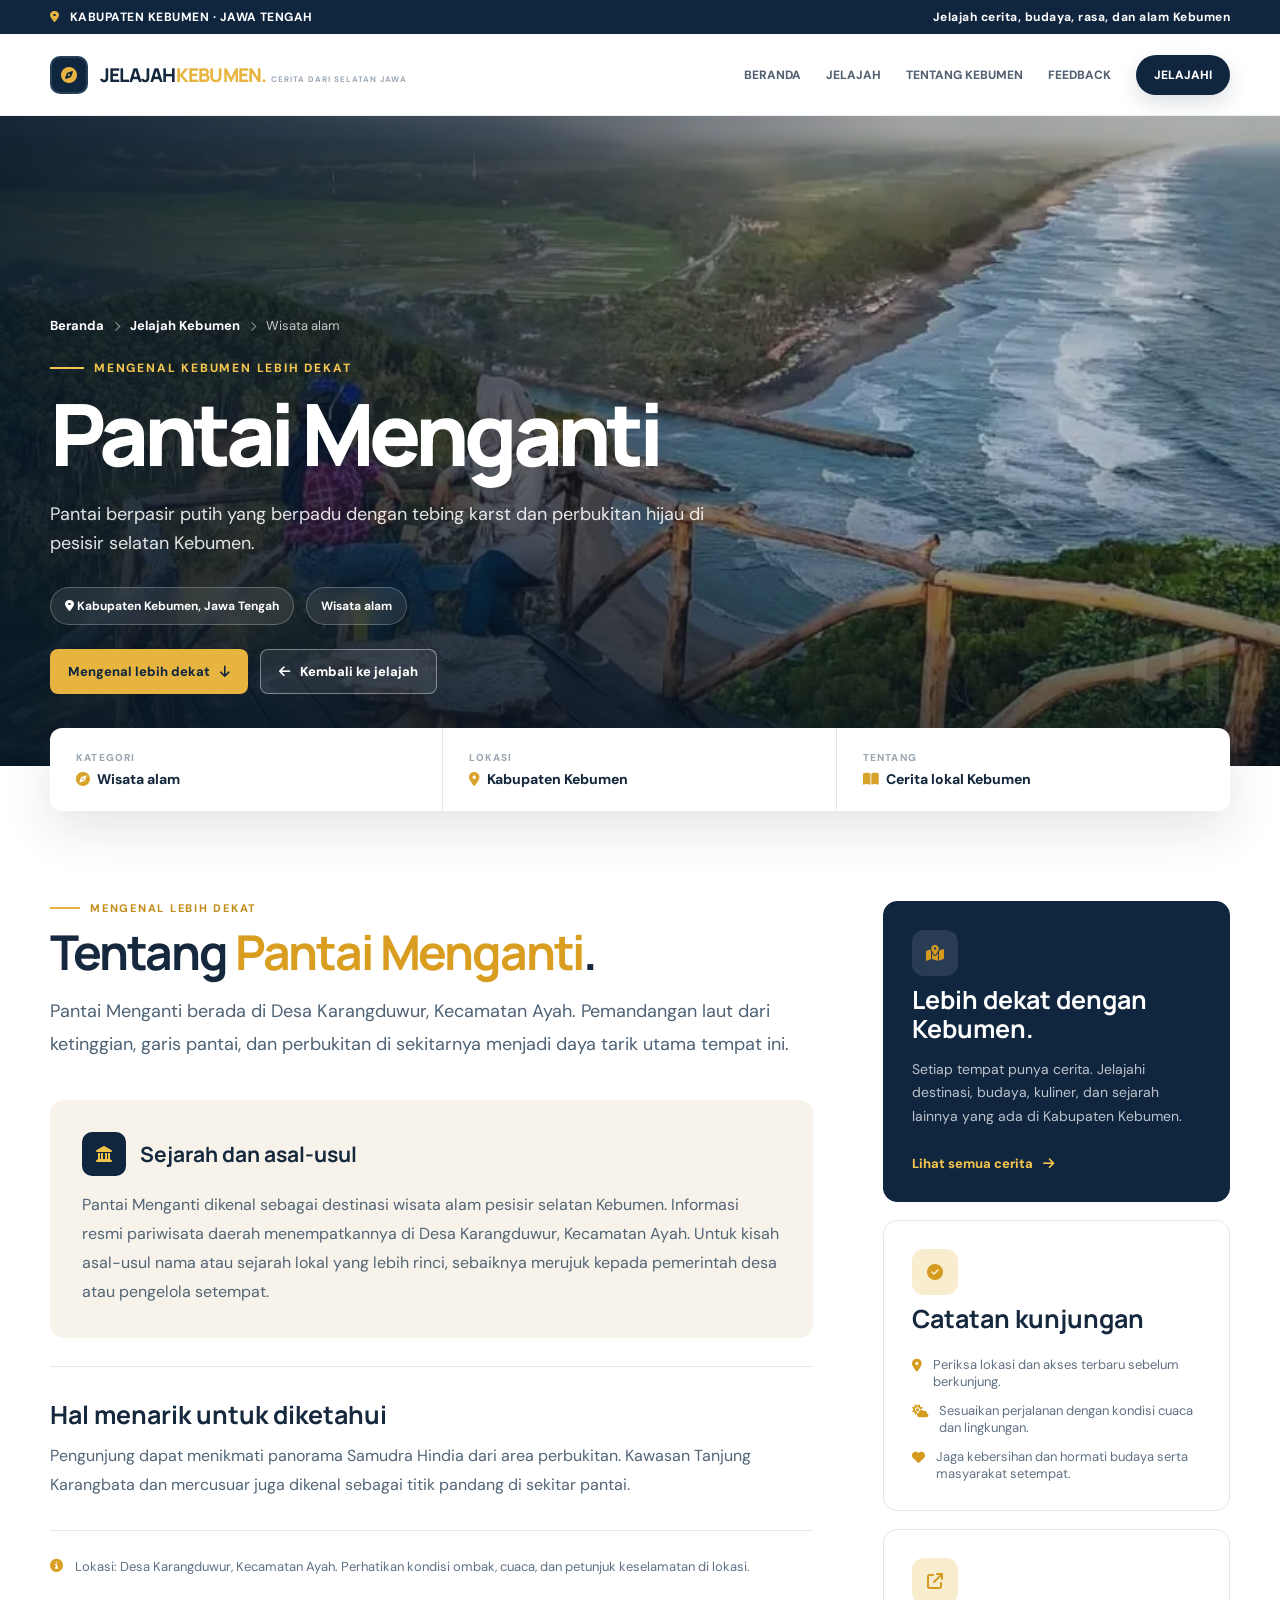
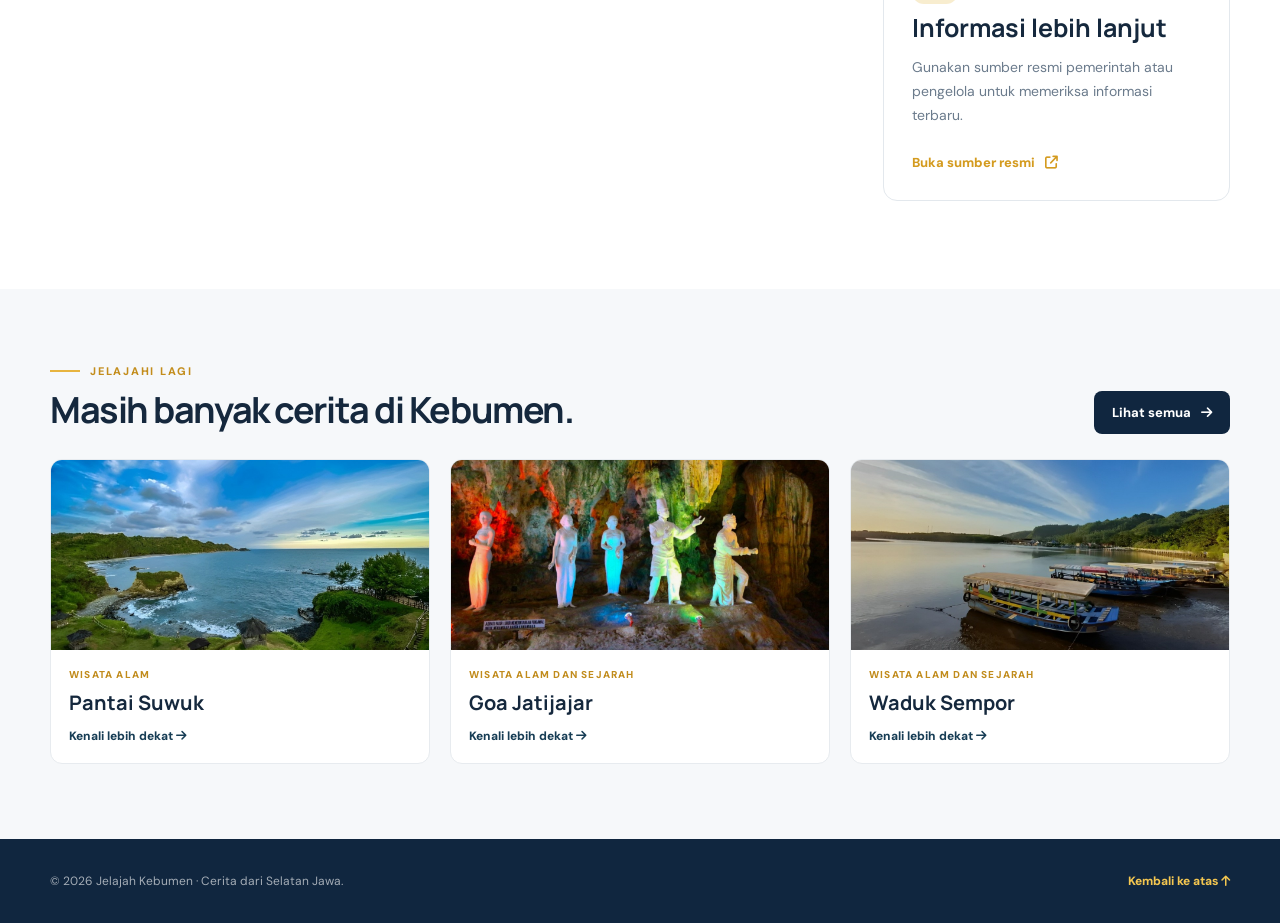
==== commit 5d93ba79: "Update print statement from 'Hello' to 'Goodbye'" ====
--- a/detail.html
+++ b/detail.html
@@ -1,284 +1,284 @@
-<!DOCTYPE html>
-<html lang="id">
-<head>
-<meta charset="UTF-8">
-<meta name="viewport" content="width=device-width, initial-scale=1.0">
-<meta name="theme-color" content="#10263f">
-<title>Detail | Jelajah Kebumen</title>
-<link rel="preconnect" href="https://fonts.googleapis.com">
-<link rel="preconnect" href="https://fonts.gstatic.com" crossorigin>
-<link href="https://fonts.googleapis.com/css2?family=DM+Sans:wght@400;500;600;700&family=Manrope:wght@500;600;700;800&display=swap" rel="stylesheet">
-<link rel="stylesheet" href="https://cdnjs.cloudflare.com/ajax/libs/font-awesome/6.5.2/css/all.min.css">
-<style>
-:root{
-  --navy:#10263f; --navy2:#173d55; --gold:#e7b43f; --cream:#f7f3ea;
-  --ink:#15283d; --muted:#66778a; --line:#e3e8ed; --white:#fff;
-  --shadow:0 18px 50px rgba(16,38,63,.12);
-}
-*{box-sizing:border-box}
-html{scroll-behavior:smooth}
-body{margin:0;color:var(--ink);background:#fff;font-family:"DM Sans",sans-serif}
-a{text-decoration:none;color:inherit}
-.container{width:min(1180px,calc(100% - 40px));margin:auto}
-
-/* NAV */
-.topline{height:34px;background:var(--navy);color:#fff;font-size:12px;font-weight:700;letter-spacing:.04em}
-.topline .container{height:100%;display:flex;align-items:center;justify-content:space-between}
-.topline i{color:var(--gold);margin-right:7px}
-.navbar{height:82px;background:#fff;border-bottom:1px solid #edf0f2;position:sticky;top:0;z-index:50}
-.navbar .container{height:100%;display:flex;align-items:center;gap:24px}
-.brand{display:flex;align-items:center;gap:12px;min-width:245px}
-.brand-mark{width:38px;height:38px;border-radius:10px;background:var(--navy);display:grid;place-items:center;color:var(--gold);font-weight:800;border:2px solid #27415a}
-.brand-name{font-family:Manrope,sans-serif;font-size:19px;font-weight:800;letter-spacing:-.04em}
-.brand-name span{color:var(--gold)}
-.brand-sub{font-size:8px;color:#9aa7b4;letter-spacing:.13em;font-weight:700;margin-top:1px}
-.navlinks{margin-left:auto;display:flex;align-items:center;gap:25px;font-size:12px;font-weight:800;color:#536171}
-.navlinks a:hover,.navlinks a.active{color:#d49b1f}
-.nav-cta{padding:12px 18px;background:var(--navy);color:#fff!important;border-radius:999px;box-shadow:0 8px 20px rgba(16,38,63,.15)}
-.back-mobile{display:none}
-
-/* HERO */
-.detail-hero{position:relative;min-height:650px;color:#fff;overflow:hidden;background:#10263f}
-.hero-bg{position:absolute;inset:0;background-size:cover;background-position:center;transform:scale(1.01)}
-.hero-overlay{position:absolute;inset:0;background:linear-gradient(90deg,rgba(8,24,39,.88) 0%,rgba(8,24,39,.66) 38%,rgba(8,24,39,.22) 72%,rgba(8,24,39,.18) 100%),linear-gradient(0deg,rgba(7,18,28,.7),transparent 50%)}
-.hero-content{position:relative;z-index:2;min-height:650px;display:flex;flex-direction:column;justify-content:flex-end;padding-bottom:72px}
-.breadcrumb{display:flex;gap:10px;align-items:center;font-size:13px;color:rgba(255,255,255,.75);margin-bottom:26px}
-.breadcrumb a{color:#fff;font-weight:700}
-.breadcrumb i{font-size:10px;opacity:.6}
-.kicker{display:inline-flex;align-items:center;gap:10px;color:#f3c650;font-size:12px;font-weight:800;letter-spacing:.15em;text-transform:uppercase;margin-bottom:15px}
-.kicker:before{content:"";width:34px;height:2px;background:#f3c650}
-.hero-title{font-family:Manrope,sans-serif;font-size:clamp(48px,7vw,86px);line-height:.98;letter-spacing:-.065em;margin:0;max-width:850px;font-weight:800}
-.hero-title span{color:#f3c650}
-.hero-intro{font-size:18px;line-height:1.65;max-width:700px;color:rgba(255,255,255,.88);margin:24px 0}
-.hero-meta{display:flex;flex-wrap:wrap;gap:12px;margin-top:4px}
-.meta-pill{padding:10px 14px;border:1px solid rgba(255,255,255,.24);background:rgba(255,255,255,.09);backdrop-filter:blur(8px);border-radius:999px;font-size:12px;font-weight:700}
-.hero-actions{display:flex;gap:12px;margin-top:24px}
-.btn{display:inline-flex;align-items:center;gap:10px;padding:13px 18px;border-radius:8px;font-weight:800;font-size:13px}
-.btn-gold{background:var(--gold);color:var(--navy)}
-.btn-ghost{border:1px solid rgba(255,255,255,.4);color:#fff;background:rgba(255,255,255,.08)}
-.hero-index{position:absolute;right:0;bottom:55px;font-family:Manrope,sans-serif;font-size:90px;font-weight:800;color:rgba(255,255,255,.08);line-height:1}
-
-/* CONTENT */
-.overlap{margin-top:-38px;position:relative;z-index:5}
-.info-strip{background:#fff;box-shadow:var(--shadow);border-radius:12px;display:grid;grid-template-columns:repeat(3,1fr);overflow:hidden}
-.info-item{padding:23px 26px;border-right:1px solid var(--line)}
-.info-item:last-child{border:0}
-.info-label{font-size:10px;text-transform:uppercase;letter-spacing:.12em;color:#9aa6b2;font-weight:800;margin-bottom:6px}
-.info-value{font-size:14px;font-weight:800}
-.info-value i{color:#d7a32b;margin-right:7px}
-
-.content{padding:90px 0 70px}
-.content-grid{display:grid;grid-template-columns:minmax(0,1.65fr) minmax(290px,.75fr);gap:70px}
-.section-kicker{font-size:11px;letter-spacing:.16em;text-transform:uppercase;color:#c38d1c;font-weight:800;display:flex;align-items:center;gap:10px}
-.section-kicker:before{content:"";width:30px;height:2px;background:#e7b43f}
-.content h2{font-family:Manrope,sans-serif;font-size:clamp(30px,4vw,48px);line-height:1.05;letter-spacing:-.045em;margin:12px 0 18px}
-.content h2 span{color:#d99d20}
-.lead{font-size:18px;line-height:1.8;color:#4e6275;margin:0 0 40px}
-.story-card{background:var(--cream);border-radius:14px;padding:32px;margin:28px 0}
-.story-head{display:flex;align-items:center;gap:14px;margin-bottom:15px}
-.story-icon{width:44px;height:44px;border-radius:10px;background:var(--navy);color:#f2c54d;display:grid;place-items:center}
-.story-card h3{font-family:Manrope;margin:0;font-size:21px}
-.story-card p,.highlight p{font-size:16px;line-height:1.8;color:#526577;margin:0}
-.highlight{padding:30px 0;border-top:1px solid var(--line);border-bottom:1px solid var(--line)}
-.highlight h3{font-family:Manrope;font-size:25px;margin:0 0 10px}
-.note{display:flex;gap:12px;margin-top:25px;color:#617184;font-size:13px;line-height:1.65}
-.note i{color:#d8a126;margin-top:3px}
-.sidebar{position:relative}
-.side-card{border:1px solid var(--line);border-radius:14px;padding:28px;background:#fff;margin-bottom:18px}
-.side-card.dark{background:var(--navy);color:#fff;border-color:var(--navy)}
-.side-card h3{font-family:Manrope;font-size:25px;line-height:1.15;margin:10px 0}
-.side-card p{font-size:14px;line-height:1.7;color:#6b7b8c}
-.dark p{color:rgba(255,255,255,.72)}
-.side-link{display:inline-flex;align-items:center;gap:10px;font-size:13px;font-weight:800;color:#d49b1f;margin-top:12px}
-.dark .side-link{color:#f5c44b}
-.side-icon{width:46px;height:46px;border-radius:12px;background:#f8edcf;color:#d49b1f;display:grid;place-items:center}
-.dark .side-icon{background:rgba(255,255,255,.1)}
-.fact-list{display:grid;gap:12px;margin-top:22px}
-.fact{display:flex;gap:11px;align-items:flex-start;font-size:13px;color:#617184}
-.fact i{color:#d49b1f;margin-top:3px}
-
-/* RELATED */
-.related{background:#f6f8fa;padding:75px 0}
-.related-head{display:flex;align-items:end;justify-content:space-between;margin-bottom:25px}
-.related h2{font-family:Manrope;font-size:36px;letter-spacing:-.04em;margin:7px 0 0}
-.related-grid{display:grid;grid-template-columns:repeat(3,1fr);gap:20px}
-.related-card{background:#fff;border-radius:12px;overflow:hidden;border:1px solid #e7ebef;transition:.25s}
-.related-card:hover{transform:translateY(-5px);box-shadow:0 15px 35px rgba(16,38,63,.1)}
-.related-img{height:190px;background-size:cover;background-position:center}
-.related-body{padding:18px}
-.related-cat{font-size:10px;color:#c18c1d;text-transform:uppercase;letter-spacing:.12em;font-weight:800}
-.related-body h3{font-family:Manrope;font-size:20px;margin:8px 0}
-.related-body a{font-size:12px;font-weight:800;color:#173d55}
-
-/* FOOTER */
-footer{background:var(--navy);color:#fff;padding:34px 0}
-.footer-row{display:flex;justify-content:space-between;gap:20px;align-items:center}
-.footer-row p{margin:0;color:rgba(255,255,255,.62);font-size:12px}
-.footer-row a{font-size:12px;font-weight:800;color:#f3c650}
-
-/* responsive */
-@media(max-width:900px){
-  .topline .container{justify-content:center}.topline .container>span:last-child{display:none}
-  .navbar{height:70px}.navlinks{display:none}.brand{min-width:0}.brand-sub{display:none}
-  .back-mobile{display:inline-flex;margin-left:auto}
-  .detail-hero,.hero-content{min-height:620px}
-  .content-grid{grid-template-columns:1fr;gap:35px}
-  .sidebar{display:grid;grid-template-columns:1fr 1fr;gap:15px}.side-card{margin:0}
-}
-@media(max-width:620px){
-  .container{width:min(100% - 28px,1180px)}
-  .brand-name{font-size:17px}.brand-mark{width:34px;height:34px}
-  .hero-content{padding-bottom:45px}
-  .hero-title{font-size:48px}
-  .hero-intro{font-size:15px}
-  .hero-index{display:none}
-  .info-strip{grid-template-columns:1fr}.info-item{border-right:0;border-bottom:1px solid var(--line)}
-  .content{padding:65px 0 50px}.sidebar{grid-template-columns:1fr}
-  .related-grid{grid-template-columns:1fr}
-  .related-head{display:block}
-  .footer-row{display:block}.footer-row a{display:inline-block;margin-top:12px}
-}
-</style>
-</head>
-<body>
-
-<div class="topline">
-  <div class="container">
-    <span><i class="fa-solid fa-location-dot"></i> KABUPATEN KEBUMEN · JAWA TENGAH</span>
-    <span>Jelajah cerita, budaya, rasa, dan alam Kebumen</span>
-  </div>
-</div>
-
-<nav class="navbar">
-  <div class="container">
-    <a class="brand" href="index.html">
-      <span class="brand-mark"><i class="fa-solid fa-compass"></i></span>
-      <span>
-        <span class="brand-name">JELAJAH<span>KEBUMEN.</span></span>
-        <span class="brand-sub">CERITA DARI SELATAN JAWA</span>
-      </span>
-    </a>
-    <div class="navlinks">
-      <a href="index.html">BERANDA</a>
-      <a href="index.html#jelajah">JELAJAH</a>
-      <a href="about.html">TENTANG KEBUMEN</a>
-      <a href="feedback.html">FEEDBACK</a>
-      <a class="nav-cta" href="index.html#jelajah">JELAJAHI</a>
-    </div>
-    <a class="back-mobile" href="index.html#jelajah" aria-label="Kembali"><i class="fa-solid fa-arrow-left"></i></a>
-  </div>
-</nav>
-
-<main>
-<section class="detail-hero">
-  <div class="hero-bg" id="heroBg"></div>
-  <div class="hero-overlay"></div>
-  <div class="container hero-content">
-    <div class="breadcrumb">
-      <a href="index.html">Beranda</a><i class="fa-solid fa-chevron-right"></i>
-      <a href="index.html#jelajah">Jelajah Kebumen</a><i class="fa-solid fa-chevron-right"></i>
-      <span id="detailCategory">Cerita Kebumen</span>
-    </div>
-    <div class="kicker" id="heroKicker">MENGENAL KEBUMEN LEBIH DEKAT</div>
-    <h1 class="hero-title" id="detailTitle">Cerita dari <span>Kebumen.</span></h1>
-    <p class="hero-intro" id="detailIntro"></p>
-    <div class="hero-meta">
-      <span class="meta-pill"><i class="fa-solid fa-location-dot"></i> Kabupaten Kebumen, Jawa Tengah</span>
-      <span class="meta-pill" id="metaCategory">Jelajah Kebumen</span>
-    </div>
-    <div class="hero-actions">
-      <a class="btn btn-gold" href="#mengenal">Mengenal lebih dekat <i class="fa-solid fa-arrow-down"></i></a>
-      <a class="btn btn-ghost" href="index.html#jelajah"><i class="fa-solid fa-arrow-left"></i> Kembali ke jelajah</a>
-    </div>
-    <div class="hero-index">01</div>
-  </div>
-</section>
-
-<div class="container overlap">
-  <div class="info-strip">
-    <div class="info-item"><div class="info-label">Kategori</div><div class="info-value"><i class="fa-solid fa-compass"></i><span id="infoCategory">Wisata</span></div></div>
-    <div class="info-item"><div class="info-label">Lokasi</div><div class="info-value"><i class="fa-solid fa-location-dot"></i>Kabupaten Kebumen</div></div>
-    <div class="info-item"><div class="info-label">Tentang</div><div class="info-value"><i class="fa-solid fa-book-open"></i>Cerita lokal Kebumen</div></div>
-  </div>
-</div>
-
-<section class="content" id="mengenal">
-  <div class="container content-grid">
-    <article>
-      <div class="section-kicker">MENGENAL LEBIH DEKAT</div>
-      <h2>Tentang <span id="detailTitleInline">tempat ini</span>.</h2>
-      <p class="lead" id="detailDescription"></p>
-
-      <div class="story-card">
-        <div class="story-head">
-          <div class="story-icon"><i class="fa-solid fa-landmark"></i></div>
-          <h3>Sejarah dan asal-usul</h3>
-        </div>
-        <p id="detailHistory"></p>
-      </div>
-
-      <div class="highlight">
-        <h3>Hal menarik untuk diketahui</h3>
-        <p id="detailHighlights"></p>
-      </div>
-
-      <div class="note">
-        <i class="fa-solid fa-circle-info"></i>
-        <span id="detailNote">Informasi disusun untuk pengenalan umum. Periksa sumber resmi setempat untuk informasi terbaru.</span>
-      </div>
-    </article>
-
-    <aside class="sidebar">
-      <div class="side-card dark">
-        <div class="side-icon"><i class="fa-solid fa-map-location-dot"></i></div>
-        <h3>Lebih dekat dengan Kebumen.</h3>
-        <p>Setiap tempat punya cerita. Jelajahi destinasi, budaya, kuliner, dan sejarah lainnya yang ada di Kabupaten Kebumen.</p>
-        <a class="side-link" href="index.html#jelajah">Lihat semua cerita <i class="fa-solid fa-arrow-right"></i></a>
-      </div>
-
-      <div class="side-card">
-        <div class="side-icon"><i class="fa-solid fa-circle-check"></i></div>
-        <h3>Catatan kunjungan</h3>
-        <div class="fact-list">
-          <div class="fact"><i class="fa-solid fa-location-dot"></i><span>Periksa lokasi dan akses terbaru sebelum berkunjung.</span></div>
-          <div class="fact"><i class="fa-solid fa-cloud-sun"></i><span>Sesuaikan perjalanan dengan kondisi cuaca dan lingkungan.</span></div>
-          <div class="fact"><i class="fa-solid fa-heart"></i><span>Jaga kebersihan dan hormati budaya serta masyarakat setempat.</span></div>
-        </div>
-      </div>
-
-      <div class="side-card">
-        <div class="side-icon"><i class="fa-solid fa-arrow-up-right-from-square"></i></div>
-        <h3>Informasi lebih lanjut</h3>
-        <p>Gunakan sumber resmi pemerintah atau pengelola untuk memeriksa informasi terbaru.</p>
-        <a id="detailSource" class="side-link" href="https://www.kebumenkab.go.id/" target="_blank" rel="noopener">Buka sumber resmi <i class="fa-solid fa-arrow-up-right-from-square"></i></a>
-      </div>
-    </aside>
-  </div>
-</section>
-
-<section class="related">
-  <div class="container">
-    <div class="related-head">
-      <div>
-        <div class="section-kicker">JELAJAHI LAGI</div>
-        <h2>Masih banyak cerita di Kebumen.</h2>
-      </div>
-      <a class="btn" style="background:#10263f;color:#fff" href="index.html#jelajah">Lihat semua <i class="fa-solid fa-arrow-right"></i></a>
-    </div>
-    <div class="related-grid" id="relatedGrid"></div>
-  </div>
-</section>
-</main>
-
-<footer>
-  <div class="container footer-row">
-    <p>© <span id="detailYear"></span> Jelajah Kebumen · Cerita dari Selatan Jawa.</p>
-    <a href="#" onclick="window.scrollTo({top:0,behavior:'smooth'});return false;">Kembali ke atas <i class="fa-solid fa-arrow-up"></i></a>
-  </div>
-</footer>
-
-<script>
-(() => {
+<!DOCTYPE html>
+<html lang="id">
+<head>
+<meta charset="UTF-8">
+<meta name="viewport" content="width=device-width, initial-scale=1.0">
+<meta name="theme-color" content="#10263f">
+<title>Detail | Jelajah Kebumen</title>
+<link rel="preconnect" href="https://fonts.googleapis.com">
+<link rel="preconnect" href="https://fonts.gstatic.com" crossorigin>
+<link href="https://fonts.googleapis.com/css2?family=DM+Sans:wght@400;500;600;700&family=Manrope:wght@500;600;700;800&display=swap" rel="stylesheet">
+<link rel="stylesheet" href="https://cdnjs.cloudflare.com/ajax/libs/font-awesome/6.5.2/css/all.min.css">
+<style>
+:root{
+  --navy:#10263f; --navy2:#173d55; --gold:#e7b43f; --cream:#f7f3ea;
+  --ink:#15283d; --muted:#66778a; --line:#e3e8ed; --white:#fff;
+  --shadow:0 18px 50px rgba(16,38,63,.12);
+}
+*{box-sizing:border-box}
+html{scroll-behavior:smooth}
+body{margin:0;color:var(--ink);background:#fff;font-family:"DM Sans",sans-serif}
+a{text-decoration:none;color:inherit}
+.container{width:min(1180px,calc(100% - 40px));margin:auto}
+
+/* NAV */
+.topline{height:34px;background:var(--navy);color:#fff;font-size:12px;font-weight:700;letter-spacing:.04em}
+.topline .container{height:100%;display:flex;align-items:center;justify-content:space-between}
+.topline i{color:var(--gold);margin-right:7px}
+.navbar{height:82px;background:#fff;border-bottom:1px solid #edf0f2;position:sticky;top:0;z-index:50}
+.navbar .container{height:100%;display:flex;align-items:center;gap:24px}
+.brand{display:flex;align-items:center;gap:12px;min-width:245px}
+.brand-mark{width:38px;height:38px;border-radius:10px;background:var(--navy);display:grid;place-items:center;color:var(--gold);font-weight:800;border:2px solid #27415a}
+.brand-name{font-family:Manrope,sans-serif;font-size:19px;font-weight:800;letter-spacing:-.04em}
+.brand-name span{color:var(--gold)}
+.brand-sub{font-size:8px;color:#9aa7b4;letter-spacing:.13em;font-weight:700;margin-top:1px}
+.navlinks{margin-left:auto;display:flex;align-items:center;gap:25px;font-size:12px;font-weight:800;color:#536171}
+.navlinks a:hover,.navlinks a.active{color:#d49b1f}
+.nav-cta{padding:12px 18px;background:var(--navy);color:#fff!important;border-radius:999px;box-shadow:0 8px 20px rgba(16,38,63,.15)}
+.back-mobile{display:none}
+
+/* HERO */
+.detail-hero{position:relative;min-height:650px;color:#fff;overflow:hidden;background:#10263f}
+.hero-bg{position:absolute;inset:0;background-size:cover;background-position:center;transform:scale(1.01)}
+.hero-overlay{position:absolute;inset:0;background:linear-gradient(90deg,rgba(8,24,39,.88) 0%,rgba(8,24,39,.66) 38%,rgba(8,24,39,.22) 72%,rgba(8,24,39,.18) 100%),linear-gradient(0deg,rgba(7,18,28,.7),transparent 50%)}
+.hero-content{position:relative;z-index:2;min-height:650px;display:flex;flex-direction:column;justify-content:flex-end;padding-bottom:72px}
+.breadcrumb{display:flex;gap:10px;align-items:center;font-size:13px;color:rgba(255,255,255,.75);margin-bottom:26px}
+.breadcrumb a{color:#fff;font-weight:700}
+.breadcrumb i{font-size:10px;opacity:.6}
+.kicker{display:inline-flex;align-items:center;gap:10px;color:#f3c650;font-size:12px;font-weight:800;letter-spacing:.15em;text-transform:uppercase;margin-bottom:15px}
+.kicker:before{content:"";width:34px;height:2px;background:#f3c650}
+.hero-title{font-family:Manrope,sans-serif;font-size:clamp(48px,7vw,86px);line-height:.98;letter-spacing:-.065em;margin:0;max-width:850px;font-weight:800}
+.hero-title span{color:#f3c650}
+.hero-intro{font-size:18px;line-height:1.65;max-width:700px;color:rgba(255,255,255,.88);margin:24px 0}
+.hero-meta{display:flex;flex-wrap:wrap;gap:12px;margin-top:4px}
+.meta-pill{padding:10px 14px;border:1px solid rgba(255,255,255,.24);background:rgba(255,255,255,.09);backdrop-filter:blur(8px);border-radius:999px;font-size:12px;font-weight:700}
+.hero-actions{display:flex;gap:12px;margin-top:24px}
+.btn{display:inline-flex;align-items:center;gap:10px;padding:13px 18px;border-radius:8px;font-weight:800;font-size:13px}
+.btn-gold{background:var(--gold);color:var(--navy)}
+.btn-ghost{border:1px solid rgba(255,255,255,.4);color:#fff;background:rgba(255,255,255,.08)}
+.hero-index{position:absolute;right:0;bottom:55px;font-family:Manrope,sans-serif;font-size:90px;font-weight:800;color:rgba(255,255,255,.08);line-height:1}
+
+/* CONTENT */
+.overlap{margin-top:-38px;position:relative;z-index:5}
+.info-strip{background:#fff;box-shadow:var(--shadow);border-radius:12px;display:grid;grid-template-columns:repeat(3,1fr);overflow:hidden}
+.info-item{padding:23px 26px;border-right:1px solid var(--line)}
+.info-item:last-child{border:0}
+.info-label{font-size:10px;text-transform:uppercase;letter-spacing:.12em;color:#9aa6b2;font-weight:800;margin-bottom:6px}
+.info-value{font-size:14px;font-weight:800}
+.info-value i{color:#d7a32b;margin-right:7px}
+
+.content{padding:90px 0 70px}
+.content-grid{display:grid;grid-template-columns:minmax(0,1.65fr) minmax(290px,.75fr);gap:70px}
+.section-kicker{font-size:11px;letter-spacing:.16em;text-transform:uppercase;color:#c38d1c;font-weight:800;display:flex;align-items:center;gap:10px}
+.section-kicker:before{content:"";width:30px;height:2px;background:#e7b43f}
+.content h2{font-family:Manrope,sans-serif;font-size:clamp(30px,4vw,48px);line-height:1.05;letter-spacing:-.045em;margin:12px 0 18px}
+.content h2 span{color:#d99d20}
+.lead{font-size:18px;line-height:1.8;color:#4e6275;margin:0 0 40px}
+.story-card{background:var(--cream);border-radius:14px;padding:32px;margin:28px 0}
+.story-head{display:flex;align-items:center;gap:14px;margin-bottom:15px}
+.story-icon{width:44px;height:44px;border-radius:10px;background:var(--navy);color:#f2c54d;display:grid;place-items:center}
+.story-card h3{font-family:Manrope;margin:0;font-size:21px}
+.story-card p,.highlight p{font-size:16px;line-height:1.8;color:#526577;margin:0}
+.highlight{padding:30px 0;border-top:1px solid var(--line);border-bottom:1px solid var(--line)}
+.highlight h3{font-family:Manrope;font-size:25px;margin:0 0 10px}
+.note{display:flex;gap:12px;margin-top:25px;color:#617184;font-size:13px;line-height:1.65}
+.note i{color:#d8a126;margin-top:3px}
+.sidebar{position:relative}
+.side-card{border:1px solid var(--line);border-radius:14px;padding:28px;background:#fff;margin-bottom:18px}
+.side-card.dark{background:var(--navy);color:#fff;border-color:var(--navy)}
+.side-card h3{font-family:Manrope;font-size:25px;line-height:1.15;margin:10px 0}
+.side-card p{font-size:14px;line-height:1.7;color:#6b7b8c}
+.dark p{color:rgba(255,255,255,.72)}
+.side-link{display:inline-flex;align-items:center;gap:10px;font-size:13px;font-weight:800;color:#d49b1f;margin-top:12px}
+.dark .side-link{color:#f5c44b}
+.side-icon{width:46px;height:46px;border-radius:12px;background:#f8edcf;color:#d49b1f;display:grid;place-items:center}
+.dark .side-icon{background:rgba(255,255,255,.1)}
+.fact-list{display:grid;gap:12px;margin-top:22px}
+.fact{display:flex;gap:11px;align-items:flex-start;font-size:13px;color:#617184}
+.fact i{color:#d49b1f;margin-top:3px}
+
+/* RELATED */
+.related{background:#f6f8fa;padding:75px 0}
+.related-head{display:flex;align-items:end;justify-content:space-between;margin-bottom:25px}
+.related h2{font-family:Manrope;font-size:36px;letter-spacing:-.04em;margin:7px 0 0}
+.related-grid{display:grid;grid-template-columns:repeat(3,1fr);gap:20px}
+.related-card{background:#fff;border-radius:12px;overflow:hidden;border:1px solid #e7ebef;transition:.25s}
+.related-card:hover{transform:translateY(-5px);box-shadow:0 15px 35px rgba(16,38,63,.1)}
+.related-img{height:190px;background-size:cover;background-position:center}
+.related-body{padding:18px}
+.related-cat{font-size:10px;color:#c18c1d;text-transform:uppercase;letter-spacing:.12em;font-weight:800}
+.related-body h3{font-family:Manrope;font-size:20px;margin:8px 0}
+.related-body a{font-size:12px;font-weight:800;color:#173d55}
+
+/* FOOTER */
+footer{background:var(--navy);color:#fff;padding:34px 0}
+.footer-row{display:flex;justify-content:space-between;gap:20px;align-items:center}
+.footer-row p{margin:0;color:rgba(255,255,255,.62);font-size:12px}
+.footer-row a{font-size:12px;font-weight:800;color:#f3c650}
+
+/* responsive */
+@media(max-width:900px){
+  .topline .container{justify-content:center}.topline .container>span:last-child{display:none}
+  .navbar{height:70px}.navlinks{display:none}.brand{min-width:0}.brand-sub{display:none}
+  .back-mobile{display:inline-flex;margin-left:auto}
+  .detail-hero,.hero-content{min-height:620px}
+  .content-grid{grid-template-columns:1fr;gap:35px}
+  .sidebar{display:grid;grid-template-columns:1fr 1fr;gap:15px}.side-card{margin:0}
+}
+@media(max-width:620px){
+  .container{width:min(100% - 28px,1180px)}
+  .brand-name{font-size:17px}.brand-mark{width:34px;height:34px}
+  .hero-content{padding-bottom:45px}
+  .hero-title{font-size:48px}
+  .hero-intro{font-size:15px}
+  .hero-index{display:none}
+  .info-strip{grid-template-columns:1fr}.info-item{border-right:0;border-bottom:1px solid var(--line)}
+  .content{padding:65px 0 50px}.sidebar{grid-template-columns:1fr}
+  .related-grid{grid-template-columns:1fr}
+  .related-head{display:block}
+  .footer-row{display:block}.footer-row a{display:inline-block;margin-top:12px}
+}
+</style>
+</head>
+<body>
+
+<div class="topline">
+  <div class="container">
+    <span><i class="fa-solid fa-location-dot"></i> KABUPATEN KEBUMEN · JAWA TENGAH</span>
+    <span>Jelajah cerita, budaya, rasa, dan alam Kebumen</span>
+  </div>
+</div>
+
+<nav class="navbar">
+  <div class="container">
+    <a class="brand" href="index.html">
+      <span class="brand-mark"><i class="fa-solid fa-compass"></i></span>
+      <span>
+        <span class="brand-name">JELAJAH<span>KEBUMEN.</span></span>
+        <span class="brand-sub">CERITA DARI SELATAN JAWA</span>
+      </span>
+    </a>
+    <div class="navlinks">
+      <a href="index.html">BERANDA</a>
+      <a href="index.html#jelajah">JELAJAH</a>
+      <a href="about.html">TENTANG KEBUMEN</a>
+      <a href="feedback.html">FEEDBACK</a>
+      <a class="nav-cta" href="index.html#jelajah">JELAJAHI</a>
+    </div>
+    <a class="back-mobile" href="index.html#jelajah" aria-label="Kembali"><i class="fa-solid fa-arrow-left"></i></a>
+  </div>
+</nav>
+
+<main>
+<section class="detail-hero">
+  <div class="hero-bg" id="heroBg"></div>
+  <div class="hero-overlay"></div>
+  <div class="container hero-content">
+    <div class="breadcrumb">
+      <a href="index.html">Beranda</a><i class="fa-solid fa-chevron-right"></i>
+      <a href="index.html#jelajah">Jelajah Kebumen</a><i class="fa-solid fa-chevron-right"></i>
+      <span id="detailCategory">Cerita Kebumen</span>
+    </div>
+    <div class="kicker" id="heroKicker">MENGENAL KEBUMEN LEBIH DEKAT</div>
+    <h1 class="hero-title" id="detailTitle">Cerita dari <span>Kebumen.</span></h1>
+    <p class="hero-intro" id="detailIntro"></p>
+    <div class="hero-meta">
+      <span class="meta-pill"><i class="fa-solid fa-location-dot"></i> Kabupaten Kebumen, Jawa Tengah</span>
+      <span class="meta-pill" id="metaCategory">Jelajah Kebumen</span>
+    </div>
+    <div class="hero-actions">
+      <a class="btn btn-gold" href="#mengenal">Mengenal lebih dekat <i class="fa-solid fa-arrow-down"></i></a>
+      <a class="btn btn-ghost" href="index.html#jelajah"><i class="fa-solid fa-arrow-left"></i> Kembali ke jelajah</a>
+    </div>
+    <div class="hero-index">01</div>
+  </div>
+</section>
+
+<div class="container overlap">
+  <div class="info-strip">
+    <div class="info-item"><div class="info-label">Kategori</div><div class="info-value"><i class="fa-solid fa-compass"></i><span id="infoCategory">Wisata</span></div></div>
+    <div class="info-item"><div class="info-label">Lokasi</div><div class="info-value"><i class="fa-solid fa-location-dot"></i>Kabupaten Kebumen</div></div>
+    <div class="info-item"><div class="info-label">Tentang</div><div class="info-value"><i class="fa-solid fa-book-open"></i>Cerita lokal Kebumen</div></div>
+  </div>
+</div>
+
+<section class="content" id="mengenal">
+  <div class="container content-grid">
+    <article>
+      <div class="section-kicker">MENGENAL LEBIH DEKAT</div>
+      <h2>Tentang <span id="detailTitleInline">tempat ini</span>.</h2>
+      <p class="lead" id="detailDescription"></p>
+
+      <div class="story-card">
+        <div class="story-head">
+          <div class="story-icon"><i class="fa-solid fa-landmark"></i></div>
+          <h3>Sejarah dan asal-usul</h3>
+        </div>
+        <p id="detailHistory"></p>
+      </div>
+
+      <div class="highlight">
+        <h3>Hal menarik untuk diketahui</h3>
+        <p id="detailHighlights"></p>
+      </div>
+
+      <div class="note">
+        <i class="fa-solid fa-circle-info"></i>
+        <span id="detailNote">Informasi disusun untuk pengenalan umum. Periksa sumber resmi setempat untuk informasi terbaru.</span>
+      </div>
+    </article>
+
+    <aside class="sidebar">
+      <div class="side-card dark">
+        <div class="side-icon"><i class="fa-solid fa-map-location-dot"></i></div>
+        <h3>Lebih dekat dengan Kebumen.</h3>
+        <p>Setiap tempat punya cerita. Jelajahi destinasi, budaya, kuliner, dan sejarah lainnya yang ada di Kabupaten Kebumen.</p>
+        <a class="side-link" href="index.html#jelajah">Lihat semua cerita <i class="fa-solid fa-arrow-right"></i></a>
+      </div>
+
+      <div class="side-card">
+        <div class="side-icon"><i class="fa-solid fa-circle-check"></i></div>
+        <h3>Catatan kunjungan</h3>
+        <div class="fact-list">
+          <div class="fact"><i class="fa-solid fa-location-dot"></i><span>Periksa lokasi dan akses terbaru sebelum berkunjung.</span></div>
+          <div class="fact"><i class="fa-solid fa-cloud-sun"></i><span>Sesuaikan perjalanan dengan kondisi cuaca dan lingkungan.</span></div>
+          <div class="fact"><i class="fa-solid fa-heart"></i><span>Jaga kebersihan dan hormati budaya serta masyarakat setempat.</span></div>
+        </div>
+      </div>
+
+      <div class="side-card">
+        <div class="side-icon"><i class="fa-solid fa-arrow-up-right-from-square"></i></div>
+        <h3>Informasi lebih lanjut</h3>
+        <p>Gunakan sumber resmi pemerintah atau pengelola untuk memeriksa informasi terbaru.</p>
+        <a id="detailSource" class="side-link" href="https://www.kebumenkab.go.id/" target="_blank" rel="noopener">Buka sumber resmi <i class="fa-solid fa-arrow-up-right-from-square"></i></a>
+      </div>
+    </aside>
+  </div>
+</section>
+
+<section class="related">
+  <div class="container">
+    <div class="related-head">
+      <div>
+        <div class="section-kicker">JELAJAHI LAGI</div>
+        <h2>Masih banyak cerita di Kebumen.</h2>
+      </div>
+      <a class="btn" style="background:#10263f;color:#fff" href="index.html#jelajah">Lihat semua <i class="fa-solid fa-arrow-right"></i></a>
+    </div>
+    <div class="related-grid" id="relatedGrid"></div>
+  </div>
+</section>
+</main>
+
+<footer>
+  <div class="container footer-row">
+    <p>© <span id="detailYear"></span> Jelajah Kebumen · Cerita dari Selatan Jawa.</p>
+    <a href="#" onclick="window.scrollTo({top:0,behavior:'smooth'});return false;">Kembali ke atas <i class="fa-solid fa-arrow-up"></i></a>
+  </div>
+</footer>
+
+<script>
+(() => {
     const data = {
         menganti: {
             title: "Pantai Menganti", category: "Wisata alam",
@@ -430,6 +430,56 @@
             note: "Lebih dari sekadar destinasi wisata, Geopark Kebumen menjadi ruang konservasi, edukasi, dan pemberdayaan masyarakat. Kawasan ini mengusung konsep pembangunan berkelanjutan yang bertujuan menjaga kelestarian lingkungan sekaligus meningkatkan kesejahteraan masyarakat lokal.",
             source: "https://www.kebumenkab.go.id/"
         },
+        karangbolong: {
+            title: "Pantai Karangbolong", category: "Wisata alam",
+            image: "images/karangbolong.png",
+            intro: "Pantai dengan tebing karang, garis pesisir, dan lanskap yang memperlihatkan karakter pantai selatan Kebumen.",
+            description: "Pantai Karangbolong berada di kawasan Kecamatan Buayan. Nama Karangbolong merujuk pada bentang karang berlubang yang menjadi ciri kawasan ini. Pemandangan laut, batuan, dan vegetasi pesisir menjadikannya tempat menarik untuk mengenali lanskap selatan Jawa.",
+            history: "Karangbolong dikenal bukan hanya karena pemandangan pantainya, tetapi juga karena tradisi lokal yang tumbuh di sekitarnya. Kawasan ini sering dikaitkan dengan sejarah pemanfaatan sarang burung walet di gua-gua karang. Cerita lisan setempat dapat memiliki beberapa versi, sehingga detail legenda sebaiknya dikonfirmasi kepada warga dan pengelola.",
+            highlights: "Nikmati pemandangan tebing dan laut dari area yang diizinkan. Perhatikan perubahan cuaca, ombak, dan permukaan batu yang dapat licin.",
+            note: "Lokasi: kawasan Karangbolong, Kecamatan Buayan, Kabupaten Kebumen. Ikuti petunjuk keselamatan dan jangan mendekati tepi tebing yang tidak berpagar.",
+            source: "https://www.kebumenkab.go.id/"
+        },
+        logending: {
+            title: "Pantai Logending", category: "Wisata alam",
+            image: "images/logending.jpeg",
+            intro: "Kawasan pantai dan muara yang mempertemukan suasana pesisir dengan aktivitas perahu nelayan.",
+            description: "Pantai Logending terletak di wilayah Ayah, Kebumen. Selain menikmati pemandangan laut, pengunjung dapat melihat lingkungan muara dan aktivitas masyarakat pesisir. Suasana pantai dapat berubah mengikuti pasang surut, cuaca, dan kegiatan nelayan.",
+            history: "Logending tumbuh sebagai ruang hidup masyarakat pesisir sekaligus tujuan rekreasi. Muara dan laut di sekitarnya berkaitan dengan mata pencaharian warga, terutama aktivitas perikanan. Untuk riwayat nama dan perkembangan kawasan secara terperinci, keterangan pemerintah desa atau pengelola setempat merupakan rujukan yang paling sesuai.",
+            highlights: "Pemandangan perahu, muara, garis pantai, dan pepohonan pesisir menjadi daya tariknya. Hormati aktivitas nelayan dan jangan menghalangi jalur perahu.",
+            note: "Lokasi: kawasan Ayah, Kabupaten Kebumen. Periksa kondisi cuaca dan ikuti arahan pengelola saat berada di tepi air.",
+            source: "https://www.kebumenkab.go.id/"
+        },
+        petanahan: {
+            title: "Pantai Petanahan", category: "Wisata alam",
+            image: "images/petanahan.jpg",
+            intro: "Pantai berpasir luas dengan cakrawala terbuka dan suasana khas pesisir selatan.",
+            description: "Pantai Petanahan berada di Kecamatan Petanahan. Hamparan pasir dan garis pantainya menjadi ruang rekreasi bagi warga maupun wisatawan. Kawasan pesisir juga memperlihatkan hubungan antara lingkungan pantai, kegiatan ekonomi, dan kehidupan masyarakat sekitar.",
+            history: "Pantai Petanahan telah lama menjadi bagian dari lanskap dan kehidupan masyarakat pesisir. Perkembangan sebagai tempat rekreasi berjalan berdampingan dengan aktivitas warga setempat. Informasi tentang peristiwa atau tradisi tertentu sebaiknya disertai sumber lokal agar kisah sejarah tidak tercampur dengan legenda yang belum terverifikasi.",
+            highlights: "Cocok untuk menikmati pemandangan laut, berjalan di pantai, dan melihat suasana pesisir. Hindari berenang jika ombak kuat atau terdapat larangan dari petugas.",
+            note: "Lokasi: Kecamatan Petanahan, Kabupaten Kebumen. Jaga kebersihan pantai dan patuhi papan peringatan keselamatan.",
+            source: "https://www.kebumenkab.go.id/"
+        },
+        watubale: {
+            title: "Watu Bale", category: "Wisata alam",
+            image: "images/watubale.jpg",
+            intro: "Titik pandang pesisir dengan panorama laut lepas, perbukitan, dan formasi batuan yang dramatis.",
+            description: "Watu Bale dikenal sebagai destinasi untuk menikmati panorama pantai dari ketinggian. Perpaduan bukit, batuan, dan laut membuat tempat ini menarik untuk fotografi dan menikmati bentang alam Kebumen dari sudut pandang berbeda.",
+            history: "Daya tarik Watu Bale terutama berkaitan dengan bentang alam pesisir dan pemanfaatannya sebagai lokasi wisata. Nama tempat dan cerita lokalnya merupakan bagian dari identitas kawasan; penjelasan tentang asal-usul nama secara lebih khusus perlu dikonfirmasi melalui sumber masyarakat atau pengelola setempat.",
+            highlights: "Pemandangan laut dan kontur bukit menjadi daya tarik utama. Gunakan jalur yang tersedia, berhati-hati di area tinggi, dan jangan melewati pembatas demi mengambil foto.",
+            note: "Lokasi: kawasan pesisir selatan Kebumen. Fasilitas dan akses dapat berubah; periksa informasi pengelola sebelum berkunjung.",
+            source: "https://www.kebumenkab.go.id/"
+        },
+        pecaron: {
+            title: "Pantai Pecaron", category: "Wisata alam",
+            image: "images/pecaron.webp",
+            intro: "Pantai yang menawarkan suasana lebih alami, dengan pasir, pepohonan, dan lanskap pesisir yang tenang.",
+            description: "Pantai Pecaron berada di kawasan pesisir Kecamatan Ayah. Bentang pantainya dikelilingi lingkungan hijau dan perbukitan, menghadirkan suasana yang berbeda dari pantai wisata yang lebih ramai. Kondisi jalan dan fasilitas dapat berubah, jadi sebaiknya cek informasi terbaru sebelum berangkat.",
+            history: "Pecaron merupakan bagian dari bentang pesisir selatan Kebumen yang membentuk kehidupan masyarakat setempat. Cerita mengenai nama, pemanfaatan pantai, dan perkembangan kunjungan wisata lebih tepat dilengkapi melalui wawancara warga atau keterangan pengelola agar narasi sejarah tetap akurat.",
+            highlights: "Nikmati suasana alam dan pemandangan garis pantai. Bawa kembali sampah, hormati area milik warga, dan waspadai ombak serta perubahan cuaca.",
+            note: "Lokasi: kawasan Ayah, Kabupaten Kebumen. Foto yang digunakan adalah images/pecaron.webp; bukan berkas pecaron.jxl.",
+            source: "https://www.kebumenkab.go.id/"
+        },
         kebumen: {
             title: "Kebumen Hari Ini", category: "Kehidupan lokal",
             image: "images/wisata4.jpg",
@@ -440,42 +490,43 @@
             note: "Seperti Contoh bendungan sempor,Kecamatan Sempor memiliki kondisi geografi berupa lembah dan perbukitan yang merupakan bagian dari Pegunungan Serayu Selatan. Ketinggian rata-rata Kecamatan Sempor adalah 140 meter di atas permukaan air laut. ",
             source: "https://www.kebumenkab.go.id/"
         }
-    };
-
-  const params = new URLSearchParams(window.location.search);
-  const id = params.get("id") || "menganti";
-  const item = data[id] || data.menganti;
-
-  document.title = item.title + " | Jelajah Kebumen";
-  document.getElementById("detailCategory").textContent = item.category;
-  document.getElementById("metaCategory").textContent = item.category;
-  document.getElementById("infoCategory").textContent = item.category;
-  document.getElementById("detailTitle").innerHTML = item.title.replace(/(Kebumen)/gi, '<span>$1.</span>');
-  document.getElementById("detailTitleInline").textContent = item.title;
-  document.getElementById("detailIntro").textContent = item.intro;
-  document.getElementById("detailDescription").textContent = item.description;
-  document.getElementById("detailHistory").textContent = item.history;
-  document.getElementById("detailHighlights").textContent = item.highlights;
-  document.getElementById("detailNote").textContent = item.note;
-  document.getElementById("detailSource").href = item.source;
-  document.getElementById("detailYear").textContent = new Date().getFullYear();
-
-  const hero = document.getElementById("heroBg");
-  hero.style.backgroundImage = `url("${item.image}")`;
-
-  const entries = Object.entries(data).filter(([key]) => key !== id);
-  const related = entries.slice(0,3);
-  document.getElementById("relatedGrid").innerHTML = related.map(([key, d]) => `
-    <article class="related-card">
-      <div class="related-img" style="background-image:url('${d.image}')"></div>
-      <div class="related-body">
-        <div class="related-cat">${d.category}</div>
-        <h3>${d.title}</h3>
-        <a href="detail.html?id=${key}">Kenali lebih dekat <i class="fa-solid fa-arrow-right"></i></a>
-      </div>
-    </article>
-  `).join("");
-})();
-</script>
-</body>
-</html>
+    };
+
+  const params = new URLSearchParams(window.location.search);
+  const requestedId = params.get("id") || "menganti";
+  const id = requestedId === "hari-ini" ? "kebumen" : requestedId;
+  const item = data[id] || data.menganti;
+
+  document.title = item.title + " | Jelajah Kebumen";
+  document.getElementById("detailCategory").textContent = item.category;
+  document.getElementById("metaCategory").textContent = item.category;
+  document.getElementById("infoCategory").textContent = item.category;
+  document.getElementById("detailTitle").innerHTML = item.title.replace(/(Kebumen)/gi, '<span>$1.</span>');
+  document.getElementById("detailTitleInline").textContent = item.title;
+  document.getElementById("detailIntro").textContent = item.intro;
+  document.getElementById("detailDescription").textContent = item.description;
+  document.getElementById("detailHistory").textContent = item.history;
+  document.getElementById("detailHighlights").textContent = item.highlights;
+  document.getElementById("detailNote").textContent = item.note;
+  document.getElementById("detailSource").href = item.source;
+  document.getElementById("detailYear").textContent = new Date().getFullYear();
+
+  const hero = document.getElementById("heroBg");
+  hero.style.backgroundImage = `url("${item.image}")`;
+
+  const entries = Object.entries(data).filter(([key]) => key !== id);
+  const related = entries.slice(0,3);
+  document.getElementById("relatedGrid").innerHTML = related.map(([key, d]) => `
+    <article class="related-card">
+      <div class="related-img" style="background-image:url('${d.image}')"></div>
+      <div class="related-body">
+        <div class="related-cat">${d.category}</div>
+        <h3>${d.title}</h3>
+        <a href="detail.html?id=${key}">Kenali lebih dekat <i class="fa-solid fa-arrow-right"></i></a>
+      </div>
+    </article>
+  `).join("");
+})();
+</script>
+</body>
+</html>
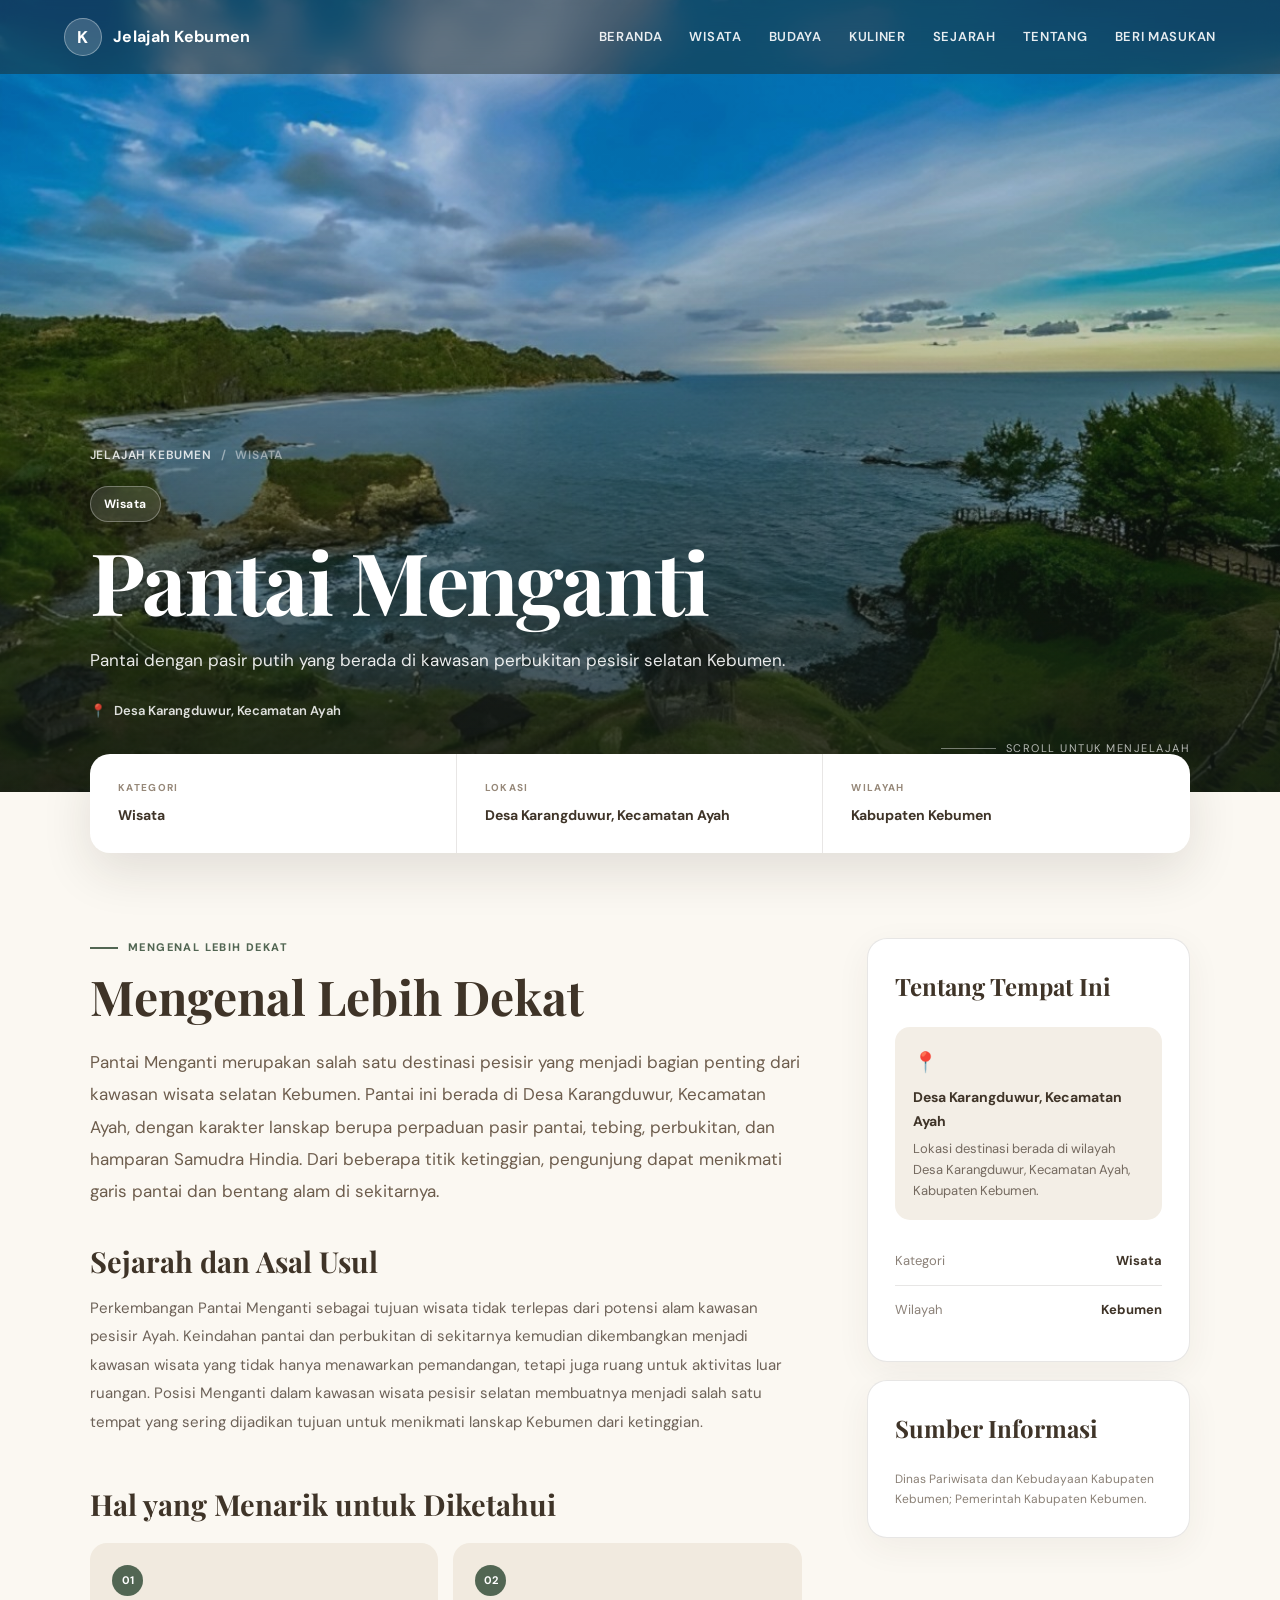
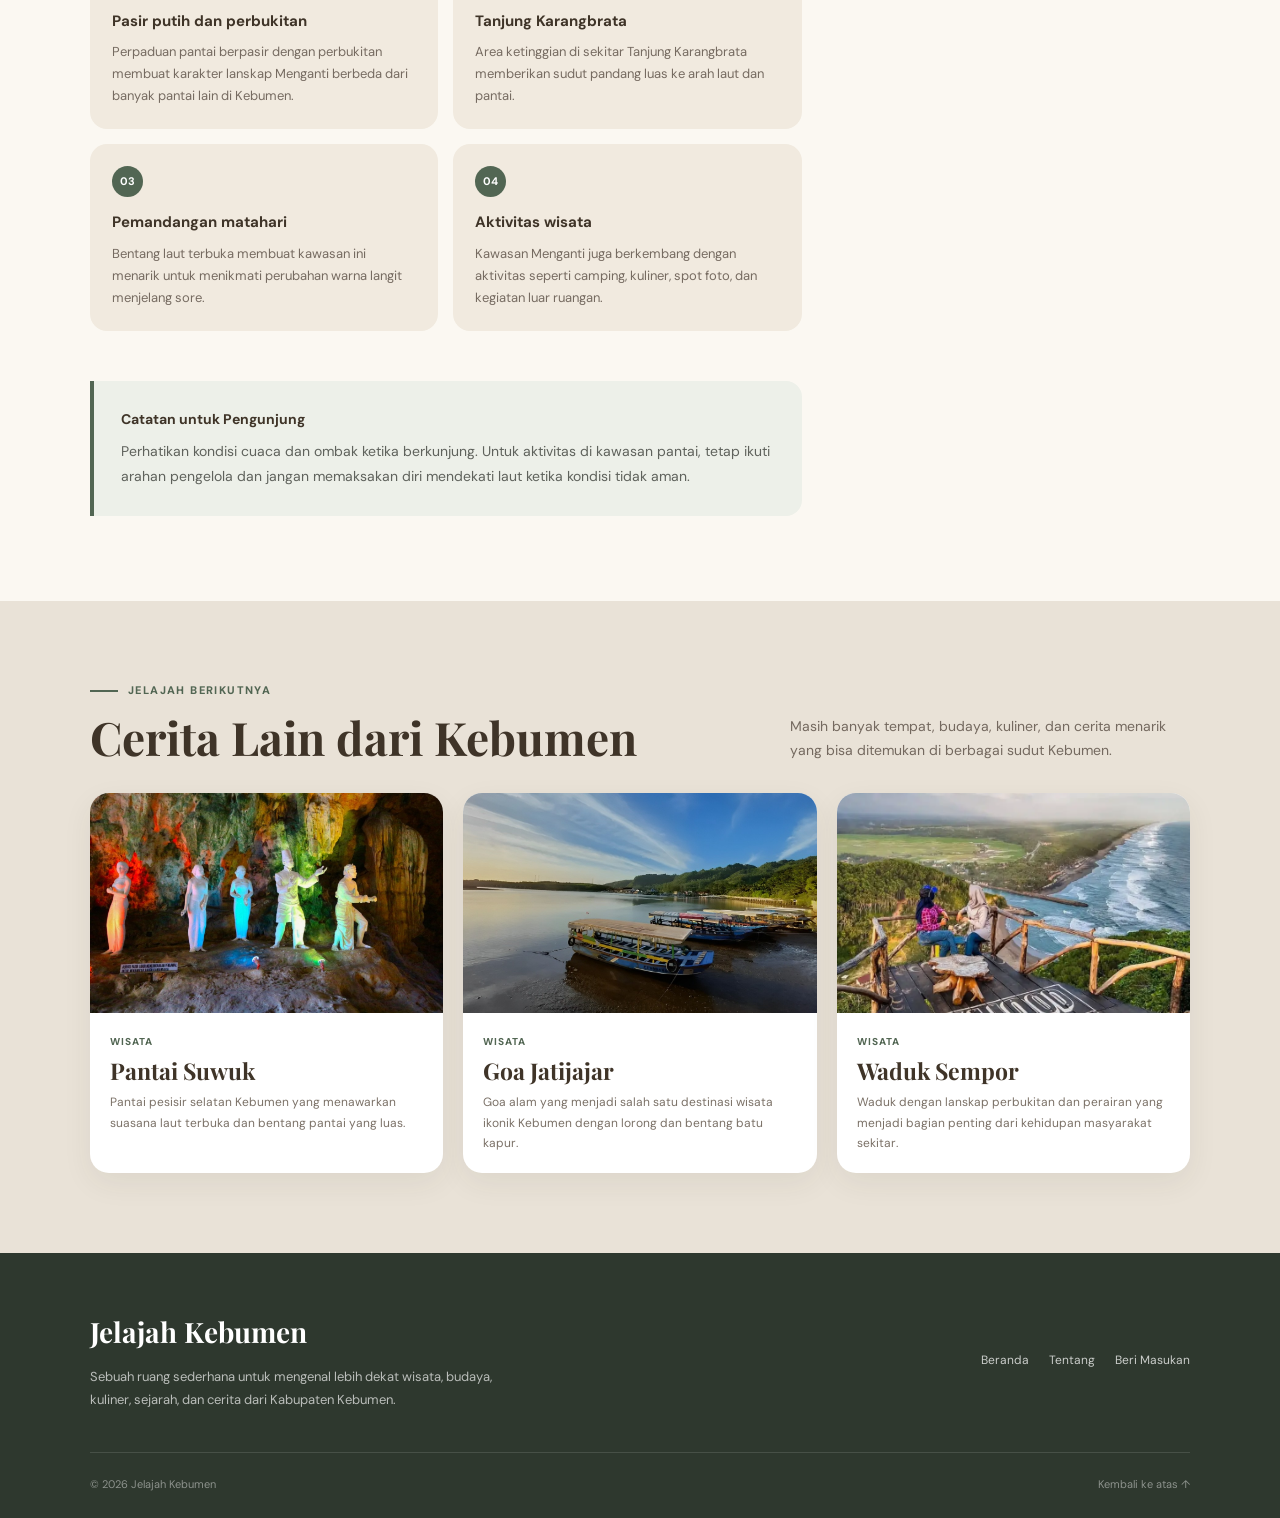
==== commit 3dcbfffb: "Update detail.html" ====
--- a/detail.html
+++ b/detail.html
@@ -1,532 +1,2733 @@
 <!DOCTYPE html>
 <html lang="id">
 <head>
-<meta charset="UTF-8">
-<meta name="viewport" content="width=device-width, initial-scale=1.0">
-<meta name="theme-color" content="#10263f">
-<title>Detail | Jelajah Kebumen</title>
-<link rel="preconnect" href="https://fonts.googleapis.com">
-<link rel="preconnect" href="https://fonts.gstatic.com" crossorigin>
-<link href="https://fonts.googleapis.com/css2?family=DM+Sans:wght@400;500;600;700&family=Manrope:wght@500;600;700;800&display=swap" rel="stylesheet">
-<link rel="stylesheet" href="https://cdnjs.cloudflare.com/ajax/libs/font-awesome/6.5.2/css/all.min.css">
-<style>
-:root{
-  --navy:#10263f; --navy2:#173d55; --gold:#e7b43f; --cream:#f7f3ea;
-  --ink:#15283d; --muted:#66778a; --line:#e3e8ed; --white:#fff;
-  --shadow:0 18px 50px rgba(16,38,63,.12);
-}
-*{box-sizing:border-box}
-html{scroll-behavior:smooth}
-body{margin:0;color:var(--ink);background:#fff;font-family:"DM Sans",sans-serif}
-a{text-decoration:none;color:inherit}
-.container{width:min(1180px,calc(100% - 40px));margin:auto}
-
-/* NAV */
-.topline{height:34px;background:var(--navy);color:#fff;font-size:12px;font-weight:700;letter-spacing:.04em}
-.topline .container{height:100%;display:flex;align-items:center;justify-content:space-between}
-.topline i{color:var(--gold);margin-right:7px}
-.navbar{height:82px;background:#fff;border-bottom:1px solid #edf0f2;position:sticky;top:0;z-index:50}
-.navbar .container{height:100%;display:flex;align-items:center;gap:24px}
-.brand{display:flex;align-items:center;gap:12px;min-width:245px}
-.brand-mark{width:38px;height:38px;border-radius:10px;background:var(--navy);display:grid;place-items:center;color:var(--gold);font-weight:800;border:2px solid #27415a}
-.brand-name{font-family:Manrope,sans-serif;font-size:19px;font-weight:800;letter-spacing:-.04em}
-.brand-name span{color:var(--gold)}
-.brand-sub{font-size:8px;color:#9aa7b4;letter-spacing:.13em;font-weight:700;margin-top:1px}
-.navlinks{margin-left:auto;display:flex;align-items:center;gap:25px;font-size:12px;font-weight:800;color:#536171}
-.navlinks a:hover,.navlinks a.active{color:#d49b1f}
-.nav-cta{padding:12px 18px;background:var(--navy);color:#fff!important;border-radius:999px;box-shadow:0 8px 20px rgba(16,38,63,.15)}
-.back-mobile{display:none}
-
-/* HERO */
-.detail-hero{position:relative;min-height:650px;color:#fff;overflow:hidden;background:#10263f}
-.hero-bg{position:absolute;inset:0;background-size:cover;background-position:center;transform:scale(1.01)}
-.hero-overlay{position:absolute;inset:0;background:linear-gradient(90deg,rgba(8,24,39,.88) 0%,rgba(8,24,39,.66) 38%,rgba(8,24,39,.22) 72%,rgba(8,24,39,.18) 100%),linear-gradient(0deg,rgba(7,18,28,.7),transparent 50%)}
-.hero-content{position:relative;z-index:2;min-height:650px;display:flex;flex-direction:column;justify-content:flex-end;padding-bottom:72px}
-.breadcrumb{display:flex;gap:10px;align-items:center;font-size:13px;color:rgba(255,255,255,.75);margin-bottom:26px}
-.breadcrumb a{color:#fff;font-weight:700}
-.breadcrumb i{font-size:10px;opacity:.6}
-.kicker{display:inline-flex;align-items:center;gap:10px;color:#f3c650;font-size:12px;font-weight:800;letter-spacing:.15em;text-transform:uppercase;margin-bottom:15px}
-.kicker:before{content:"";width:34px;height:2px;background:#f3c650}
-.hero-title{font-family:Manrope,sans-serif;font-size:clamp(48px,7vw,86px);line-height:.98;letter-spacing:-.065em;margin:0;max-width:850px;font-weight:800}
-.hero-title span{color:#f3c650}
-.hero-intro{font-size:18px;line-height:1.65;max-width:700px;color:rgba(255,255,255,.88);margin:24px 0}
-.hero-meta{display:flex;flex-wrap:wrap;gap:12px;margin-top:4px}
-.meta-pill{padding:10px 14px;border:1px solid rgba(255,255,255,.24);background:rgba(255,255,255,.09);backdrop-filter:blur(8px);border-radius:999px;font-size:12px;font-weight:700}
-.hero-actions{display:flex;gap:12px;margin-top:24px}
-.btn{display:inline-flex;align-items:center;gap:10px;padding:13px 18px;border-radius:8px;font-weight:800;font-size:13px}
-.btn-gold{background:var(--gold);color:var(--navy)}
-.btn-ghost{border:1px solid rgba(255,255,255,.4);color:#fff;background:rgba(255,255,255,.08)}
-.hero-index{position:absolute;right:0;bottom:55px;font-family:Manrope,sans-serif;font-size:90px;font-weight:800;color:rgba(255,255,255,.08);line-height:1}
-
-/* CONTENT */
-.overlap{margin-top:-38px;position:relative;z-index:5}
-.info-strip{background:#fff;box-shadow:var(--shadow);border-radius:12px;display:grid;grid-template-columns:repeat(3,1fr);overflow:hidden}
-.info-item{padding:23px 26px;border-right:1px solid var(--line)}
-.info-item:last-child{border:0}
-.info-label{font-size:10px;text-transform:uppercase;letter-spacing:.12em;color:#9aa6b2;font-weight:800;margin-bottom:6px}
-.info-value{font-size:14px;font-weight:800}
-.info-value i{color:#d7a32b;margin-right:7px}
-
-.content{padding:90px 0 70px}
-.content-grid{display:grid;grid-template-columns:minmax(0,1.65fr) minmax(290px,.75fr);gap:70px}
-.section-kicker{font-size:11px;letter-spacing:.16em;text-transform:uppercase;color:#c38d1c;font-weight:800;display:flex;align-items:center;gap:10px}
-.section-kicker:before{content:"";width:30px;height:2px;background:#e7b43f}
-.content h2{font-family:Manrope,sans-serif;font-size:clamp(30px,4vw,48px);line-height:1.05;letter-spacing:-.045em;margin:12px 0 18px}
-.content h2 span{color:#d99d20}
-.lead{font-size:18px;line-height:1.8;color:#4e6275;margin:0 0 40px}
-.story-card{background:var(--cream);border-radius:14px;padding:32px;margin:28px 0}
-.story-head{display:flex;align-items:center;gap:14px;margin-bottom:15px}
-.story-icon{width:44px;height:44px;border-radius:10px;background:var(--navy);color:#f2c54d;display:grid;place-items:center}
-.story-card h3{font-family:Manrope;margin:0;font-size:21px}
-.story-card p,.highlight p{font-size:16px;line-height:1.8;color:#526577;margin:0}
-.highlight{padding:30px 0;border-top:1px solid var(--line);border-bottom:1px solid var(--line)}
-.highlight h3{font-family:Manrope;font-size:25px;margin:0 0 10px}
-.note{display:flex;gap:12px;margin-top:25px;color:#617184;font-size:13px;line-height:1.65}
-.note i{color:#d8a126;margin-top:3px}
-.sidebar{position:relative}
-.side-card{border:1px solid var(--line);border-radius:14px;padding:28px;background:#fff;margin-bottom:18px}
-.side-card.dark{background:var(--navy);color:#fff;border-color:var(--navy)}
-.side-card h3{font-family:Manrope;font-size:25px;line-height:1.15;margin:10px 0}
-.side-card p{font-size:14px;line-height:1.7;color:#6b7b8c}
-.dark p{color:rgba(255,255,255,.72)}
-.side-link{display:inline-flex;align-items:center;gap:10px;font-size:13px;font-weight:800;color:#d49b1f;margin-top:12px}
-.dark .side-link{color:#f5c44b}
-.side-icon{width:46px;height:46px;border-radius:12px;background:#f8edcf;color:#d49b1f;display:grid;place-items:center}
-.dark .side-icon{background:rgba(255,255,255,.1)}
-.fact-list{display:grid;gap:12px;margin-top:22px}
-.fact{display:flex;gap:11px;align-items:flex-start;font-size:13px;color:#617184}
-.fact i{color:#d49b1f;margin-top:3px}
-
-/* RELATED */
-.related{background:#f6f8fa;padding:75px 0}
-.related-head{display:flex;align-items:end;justify-content:space-between;margin-bottom:25px}
-.related h2{font-family:Manrope;font-size:36px;letter-spacing:-.04em;margin:7px 0 0}
-.related-grid{display:grid;grid-template-columns:repeat(3,1fr);gap:20px}
-.related-card{background:#fff;border-radius:12px;overflow:hidden;border:1px solid #e7ebef;transition:.25s}
-.related-card:hover{transform:translateY(-5px);box-shadow:0 15px 35px rgba(16,38,63,.1)}
-.related-img{height:190px;background-size:cover;background-position:center}
-.related-body{padding:18px}
-.related-cat{font-size:10px;color:#c18c1d;text-transform:uppercase;letter-spacing:.12em;font-weight:800}
-.related-body h3{font-family:Manrope;font-size:20px;margin:8px 0}
-.related-body a{font-size:12px;font-weight:800;color:#173d55}
-
-/* FOOTER */
-footer{background:var(--navy);color:#fff;padding:34px 0}
-.footer-row{display:flex;justify-content:space-between;gap:20px;align-items:center}
-.footer-row p{margin:0;color:rgba(255,255,255,.62);font-size:12px}
-.footer-row a{font-size:12px;font-weight:800;color:#f3c650}
-
-/* responsive */
-@media(max-width:900px){
-  .topline .container{justify-content:center}.topline .container>span:last-child{display:none}
-  .navbar{height:70px}.navlinks{display:none}.brand{min-width:0}.brand-sub{display:none}
-  .back-mobile{display:inline-flex;margin-left:auto}
-  .detail-hero,.hero-content{min-height:620px}
-  .content-grid{grid-template-columns:1fr;gap:35px}
-  .sidebar{display:grid;grid-template-columns:1fr 1fr;gap:15px}.side-card{margin:0}
-}
-@media(max-width:620px){
-  .container{width:min(100% - 28px,1180px)}
-  .brand-name{font-size:17px}.brand-mark{width:34px;height:34px}
-  .hero-content{padding-bottom:45px}
-  .hero-title{font-size:48px}
-  .hero-intro{font-size:15px}
-  .hero-index{display:none}
-  .info-strip{grid-template-columns:1fr}.info-item{border-right:0;border-bottom:1px solid var(--line)}
-  .content{padding:65px 0 50px}.sidebar{grid-template-columns:1fr}
-  .related-grid{grid-template-columns:1fr}
-  .related-head{display:block}
-  .footer-row{display:block}.footer-row a{display:inline-block;margin-top:12px}
-}
-</style>
+    <meta charset="UTF-8">
+    <meta name="viewport" content="width=device-width, initial-scale=1.0">
+
+    <title>Detail Destinasi | Jelajah Kebumen</title>
+
+    <link rel="preconnect" href="https://fonts.googleapis.com">
+    <link rel="preconnect" href="https://fonts.gstatic.com" crossorigin>
+
+    <link href="https://fonts.googleapis.com/css2?family=DM+Sans:wght@400;500;600;700&family=Playfair+Display:wght@500;600;700&display=swap" rel="stylesheet">
+
+    <style>
+        :root {
+            --cream: #f6f0e5;
+            --cream-soft: #fbf8f2;
+            --brown: #3f3428;
+            --brown-soft: #6d5d4d;
+            --green: #526653;
+            --green-dark: #344936;
+            --white: #ffffff;
+            --line: rgba(63, 52, 40, .12);
+            --shadow: 0 18px 50px rgba(45, 36, 27, .12);
+        }
+
+        * {
+            margin: 0;
+            padding: 0;
+            box-sizing: border-box;
+        }
+
+        html {
+            scroll-behavior: smooth;
+        }
+
+        body {
+            font-family: "DM Sans", sans-serif;
+            color: var(--brown);
+            background: var(--cream-soft);
+            line-height: 1.7;
+        }
+
+        a {
+            color: inherit;
+            text-decoration: none;
+        }
+
+        button {
+            font-family: inherit;
+        }
+
+        /* =========================
+           NAVBAR
+        ========================= */
+
+        .navbar {
+            position: fixed;
+            top: 0;
+            left: 0;
+            width: 100%;
+            z-index: 1000;
+
+            padding: 18px 5%;
+            display: flex;
+            align-items: center;
+            justify-content: space-between;
+
+            color: #fff;
+            background: rgba(32, 39, 31, .45);
+            backdrop-filter: blur(14px);
+            -webkit-backdrop-filter: blur(14px);
+
+            transition: .3s ease;
+        }
+
+        .navbar.scrolled {
+            background: rgba(248, 243, 234, .96);
+            color: var(--brown);
+            box-shadow: 0 5px 25px rgba(0, 0, 0, .08);
+        }
+
+        .brand {
+            display: flex;
+            align-items: center;
+            gap: 11px;
+            font-weight: 700;
+            letter-spacing: .3px;
+        }
+
+        .brand-mark {
+            width: 38px;
+            height: 38px;
+            border-radius: 50%;
+            display: grid;
+            place-items: center;
+
+            background: rgba(255,255,255,.18);
+            border: 1px solid rgba(255,255,255,.35);
+            font-size: 17px;
+        }
+
+        .navbar.scrolled .brand-mark {
+            background: var(--green);
+            color: #fff;
+            border-color: var(--green);
+        }
+
+        .nav-links {
+            display: flex;
+            align-items: center;
+            gap: 27px;
+        }
+
+        .nav-links a {
+            font-size: 13px;
+            font-weight: 600;
+            letter-spacing: .7px;
+            opacity: .9;
+            transition: .25s;
+        }
+
+        .nav-links a:hover {
+            opacity: 1;
+            transform: translateY(-1px);
+        }
+
+        .menu-button {
+            display: none;
+            border: none;
+            background: transparent;
+            color: inherit;
+            font-size: 25px;
+            cursor: pointer;
+        }
+
+        /* =========================
+           HERO
+        ========================= */
+
+        .detail-hero {
+            min-height: 88vh;
+            position: relative;
+            overflow: hidden;
+
+            display: flex;
+            align-items: flex-end;
+            padding: 120px 7% 70px;
+
+            color: #fff;
+            background: #283229;
+        }
+
+        .detail-hero::before {
+            content: "";
+            position: absolute;
+            inset: 0;
+
+            background:
+                linear-gradient(
+                    180deg,
+                    rgba(18, 25, 20, .18) 0%,
+                    rgba(18, 25, 20, .18) 35%,
+                    rgba(18, 25, 20, .82) 100%
+                );
+
+            z-index: 1;
+        }
+
+        .hero-background {
+            position: absolute;
+            inset: 0;
+            width: 100%;
+            height: 100%;
+
+            object-fit: cover;
+            object-position: center;
+
+            transform: scale(1.02);
+        }
+
+        .hero-content {
+            position: relative;
+            z-index: 2;
+            width: min(900px, 100%);
+        }
+
+        .breadcrumb {
+            display: flex;
+            align-items: center;
+            gap: 9px;
+            margin-bottom: 20px;
+
+            font-size: 12px;
+            font-weight: 600;
+            letter-spacing: .8px;
+            text-transform: uppercase;
+
+            color: rgba(255,255,255,.82);
+        }
+
+        .breadcrumb span {
+            opacity: .55;
+        }
+
+        .hero-category {
+            display: inline-flex;
+            align-items: center;
+            gap: 7px;
+
+            padding: 7px 13px;
+            margin-bottom: 17px;
+
+            border: 1px solid rgba(255,255,255,.3);
+            border-radius: 999px;
+
+            background: rgba(255,255,255,.12);
+            backdrop-filter: blur(10px);
+
+            font-size: 12px;
+            font-weight: 700;
+            letter-spacing: .5px;
+        }
+
+        .hero-title {
+            max-width: 850px;
+
+            font-family: "Playfair Display", serif;
+            font-size: clamp(45px, 7vw, 86px);
+            line-height: .98;
+            letter-spacing: -2px;
+
+            margin-bottom: 22px;
+        }
+
+        .hero-intro {
+            max-width: 760px;
+            font-size: 17px;
+            line-height: 1.8;
+            color: rgba(255,255,255,.9);
+        }
+
+        .hero-location {
+            display: flex;
+            align-items: center;
+            gap: 8px;
+
+            margin-top: 24px;
+
+            font-size: 13px;
+            font-weight: 600;
+            color: rgba(255,255,255,.86);
+        }
+
+        .scroll-label {
+            position: absolute;
+            right: 7%;
+            bottom: 34px;
+            z-index: 3;
+
+            display: flex;
+            align-items: center;
+            gap: 10px;
+
+            font-size: 11px;
+            text-transform: uppercase;
+            letter-spacing: 1.5px;
+            opacity: .7;
+        }
+
+        .scroll-line {
+            width: 55px;
+            height: 1px;
+            background: rgba(255,255,255,.6);
+        }
+
+        /* =========================
+           INFO STRIP
+        ========================= */
+
+        .info-strip {
+            width: min(1100px, 90%);
+            margin: -38px auto 0;
+            position: relative;
+            z-index: 5;
+
+            background: var(--white);
+            border-radius: 20px;
+            box-shadow: var(--shadow);
+
+            display: grid;
+            grid-template-columns: repeat(3, 1fr);
+            overflow: hidden;
+        }
+
+        .info-item {
+            padding: 25px 28px;
+            border-right: 1px solid var(--line);
+        }
+
+        .info-item:last-child {
+            border-right: none;
+        }
+
+        .info-label {
+            display: block;
+            margin-bottom: 5px;
+
+            color: #968879;
+            font-size: 10px;
+            font-weight: 700;
+            letter-spacing: 1.3px;
+            text-transform: uppercase;
+        }
+
+        .info-value {
+            font-size: 14px;
+            font-weight: 700;
+            color: var(--brown);
+        }
+
+        /* =========================
+           CONTENT
+        ========================= */
+
+        .content-section {
+            width: min(1100px, 90%);
+            margin: 85px auto;
+        }
+
+        .content-layout {
+            display: grid;
+            grid-template-columns: minmax(0, 1.65fr) minmax(280px, .75fr);
+            gap: 65px;
+            align-items: start;
+        }
+
+        .content-main {
+            min-width: 0;
+        }
+
+        .eyebrow {
+            display: flex;
+            align-items: center;
+            gap: 10px;
+
+            margin-bottom: 12px;
+
+            color: var(--green);
+            font-size: 11px;
+            font-weight: 800;
+            letter-spacing: 1.4px;
+            text-transform: uppercase;
+        }
+
+        .eyebrow::before {
+            content: "";
+            width: 28px;
+            height: 2px;
+            background: var(--green);
+        }
+
+        .section-title {
+            font-family: "Playfair Display", serif;
+            font-size: clamp(32px, 4vw, 48px);
+            line-height: 1.15;
+            margin-bottom: 22px;
+        }
+
+        .lead {
+            font-size: 17px;
+            color: var(--brown-soft);
+            line-height: 1.9;
+            margin-bottom: 35px;
+        }
+
+        .story-block {
+            margin-bottom: 50px;
+        }
+
+        .story-block h2 {
+            font-family: "Playfair Display", serif;
+            font-size: 29px;
+            margin-bottom: 15px;
+            line-height: 1.25;
+        }
+
+        .story-block p {
+            color: #6d6258;
+            font-size: 15px;
+            line-height: 1.9;
+            margin-bottom: 14px;
+        }
+
+        /* =========================
+           HIGHLIGHTS
+        ========================= */
+
+        .highlight-grid {
+            display: grid;
+            grid-template-columns: repeat(2, 1fr);
+            gap: 15px;
+            margin-top: 20px;
+        }
+
+        .highlight-card {
+            padding: 22px;
+
+            background: #f1eadf;
+            border-radius: 17px;
+
+            transition: .25s ease;
+        }
+
+        .highlight-card:hover {
+            transform: translateY(-3px);
+            box-shadow: 0 12px 30px rgba(63,52,40,.08);
+        }
+
+        .highlight-number {
+            display: inline-grid;
+            place-items: center;
+
+            width: 31px;
+            height: 31px;
+            margin-bottom: 13px;
+
+            border-radius: 50%;
+            background: var(--green);
+            color: #fff;
+
+            font-size: 11px;
+            font-weight: 700;
+        }
+
+        .highlight-card h3 {
+            font-size: 15px;
+            margin-bottom: 7px;
+        }
+
+        .highlight-card p {
+            margin: 0;
+            font-size: 13px;
+            line-height: 1.7;
+            color: #766b61;
+        }
+
+        /* =========================
+           VISIT NOTE
+        ========================= */
+
+        .visit-note {
+            margin-top: 10px;
+            padding: 27px;
+
+            border-left: 4px solid var(--green);
+            border-radius: 0 16px 16px 0;
+
+            background: #edf0e9;
+        }
+
+        .visit-note strong {
+            display: block;
+            margin-bottom: 7px;
+            font-size: 14px;
+        }
+
+        .visit-note p {
+            margin: 0;
+            font-size: 14px;
+            color: #5f625c;
+            line-height: 1.8;
+        }
+
+        /* =========================
+           SIDEBAR
+        ========================= */
+
+        .sidebar {
+            position: sticky;
+            top: 100px;
+        }
+
+        .sidebar-card {
+            background: var(--white);
+            border: 1px solid var(--line);
+            border-radius: 20px;
+            padding: 27px;
+            margin-bottom: 18px;
+            box-shadow: 0 10px 35px rgba(63,52,40,.06);
+        }
+
+        .sidebar-card h3 {
+            font-family: "Playfair Display", serif;
+            font-size: 24px;
+            margin-bottom: 20px;
+        }
+
+        .location-box {
+            padding: 18px;
+            border-radius: 15px;
+            background: #f3eee6;
+            margin-bottom: 17px;
+        }
+
+        .location-box .pin {
+            font-size: 20px;
+            margin-bottom: 7px;
+        }
+
+        .location-box strong {
+            display: block;
+            font-size: 14px;
+            margin-bottom: 4px;
+        }
+
+        .location-box p {
+            color: #74695f;
+            font-size: 13px;
+            line-height: 1.65;
+        }
+
+        .category-box {
+            display: flex;
+            align-items: center;
+            justify-content: space-between;
+
+            padding: 13px 0;
+            border-bottom: 1px solid var(--line);
+
+            font-size: 13px;
+        }
+
+        .category-box:last-child {
+            border-bottom: none;
+        }
+
+        .category-box span {
+            color: #8b8178;
+        }
+
+        .category-box strong {
+            font-size: 13px;
+        }
+
+        .source-box {
+            font-size: 12px;
+            color: #8a8076;
+            line-height: 1.7;
+        }
+
+        /* =========================
+           RELATED
+        ========================= */
+
+        .related-section {
+            background: #e9e2d7;
+            padding: 80px 5%;
+        }
+
+        .related-inner {
+            width: min(1100px, 100%);
+            margin: auto;
+        }
+
+        .related-heading {
+            display: flex;
+            justify-content: space-between;
+            align-items: end;
+            gap: 30px;
+            margin-bottom: 30px;
+        }
+
+        .related-heading h2 {
+            font-family: "Playfair Display", serif;
+            font-size: clamp(31px, 4vw, 46px);
+            line-height: 1.1;
+        }
+
+        .related-heading p {
+            max-width: 400px;
+            color: #74695f;
+            font-size: 14px;
+        }
+
+        .related-grid {
+            display: grid;
+            grid-template-columns: repeat(3, 1fr);
+            gap: 20px;
+        }
+
+        .related-card {
+            display: block;
+            background: var(--white);
+            border-radius: 19px;
+            overflow: hidden;
+            box-shadow: 0 10px 30px rgba(63,52,40,.07);
+            transition: .3s ease;
+        }
+
+        .related-card:hover {
+            transform: translateY(-6px);
+            box-shadow: 0 18px 40px rgba(63,52,40,.13);
+        }
+
+        .related-image {
+            width: 100%;
+            height: 220px;
+            object-fit: cover;
+            display: block;
+        }
+
+        .related-content {
+            padding: 20px;
+        }
+
+        .related-category {
+            color: var(--green);
+            font-size: 10px;
+            font-weight: 800;
+            text-transform: uppercase;
+            letter-spacing: 1px;
+        }
+
+        .related-content h3 {
+            font-family: "Playfair Display", serif;
+            font-size: 23px;
+            line-height: 1.2;
+            margin: 7px 0 8px;
+        }
+
+        .related-content p {
+            color: #7b7167;
+            font-size: 12px;
+            line-height: 1.7;
+        }
+
+        /* =========================
+           FOOTER
+        ========================= */
+
+        footer {
+            background: #2e382e;
+            color: #fff;
+            padding: 55px 5% 25px;
+        }
+
+        .footer-inner {
+            width: min(1100px, 100%);
+            margin: auto;
+
+            display: flex;
+            justify-content: space-between;
+            gap: 50px;
+            padding-bottom: 40px;
+        }
+
+        .footer-brand h3 {
+            font-family: "Playfair Display", serif;
+            font-size: 28px;
+            margin-bottom: 9px;
+        }
+
+        .footer-brand p {
+            max-width: 420px;
+            color: rgba(255,255,255,.67);
+            font-size: 13px;
+            line-height: 1.8;
+        }
+
+        .footer-links {
+            display: flex;
+            gap: 20px;
+            align-items: center;
+        }
+
+        .footer-links a {
+            font-size: 12px;
+            color: rgba(255,255,255,.75);
+        }
+
+        .footer-bottom {
+            width: min(1100px, 100%);
+            margin: auto;
+            padding-top: 22px;
+            border-top: 1px solid rgba(255,255,255,.12);
+
+            display: flex;
+            justify-content: space-between;
+            gap: 20px;
+
+            color: rgba(255,255,255,.45);
+            font-size: 11px;
+        }
+
+        .back-top {
+            cursor: pointer;
+        }
+
+        /* =========================
+           ERROR
+        ========================= */
+
+        .error-screen {
+            min-height: 100vh;
+            display: none;
+            align-items: center;
+            justify-content: center;
+            padding: 40px;
+            text-align: center;
+            background: var(--cream-soft);
+        }
+
+        .error-screen.show {
+            display: flex;
+        }
+
+        .error-box {
+            max-width: 600px;
+        }
+
+        .error-box h1 {
+            font-family: "Playfair Display", serif;
+            font-size: 48px;
+            margin-bottom: 12px;
+        }
+
+        .error-box p {
+            color: #766b61;
+            margin-bottom: 25px;
+        }
+
+        .back-button {
+            display: inline-flex;
+            padding: 12px 20px;
+            border-radius: 999px;
+            background: var(--green);
+            color: #fff;
+            font-size: 13px;
+            font-weight: 700;
+        }
+
+        /* =========================
+           RESPONSIVE
+        ========================= */
+
+        @media (max-width: 900px) {
+            .nav-links {
+                display: none;
+            }
+
+            .menu-button {
+                display: block;
+            }
+
+            .detail-hero {
+                min-height: 78vh;
+                padding: 120px 6% 65px;
+            }
+
+            .hero-title {
+                font-size: clamp(43px, 11vw, 70px);
+            }
+
+            .content-layout {
+                grid-template-columns: 1fr;
+                gap: 35px;
+            }
+
+            .sidebar {
+                position: static;
+            }
+
+            .related-grid {
+                grid-template-columns: repeat(2, 1fr);
+            }
+        }
+
+        @media (max-width: 650px) {
+            .navbar {
+                padding: 15px 5%;
+            }
+
+            .brand {
+                font-size: 14px;
+            }
+
+            .brand-mark {
+                width: 34px;
+                height: 34px;
+            }
+
+            .detail-hero {
+                min-height: 75vh;
+                padding: 105px 5% 55px;
+            }
+
+            .breadcrumb {
+                font-size: 10px;
+            }
+
+            .hero-title {
+                font-size: 43px;
+                letter-spacing: -1.3px;
+            }
+
+            .hero-intro {
+                font-size: 14px;
+                line-height: 1.7;
+            }
+
+            .scroll-label {
+                display: none;
+            }
+
+            .info-strip {
+                width: 90%;
+                margin-top: -25px;
+                grid-template-columns: 1fr;
+            }
+
+            .info-item {
+                border-right: none;
+                border-bottom: 1px solid var(--line);
+                padding: 18px 20px;
+            }
+
+            .info-item:last-child {
+                border-bottom: none;
+            }
+
+            .content-section {
+                width: 90%;
+                margin: 60px auto;
+            }
+
+            .section-title {
+                font-size: 34px;
+            }
+
+            .lead {
+                font-size: 15px;
+            }
+
+            .story-block h2 {
+                font-size: 26px;
+            }
+
+            .highlight-grid {
+                grid-template-columns: 1fr;
+            }
+
+            .related-section {
+                padding: 60px 5%;
+            }
+
+            .related-heading {
+                display: block;
+            }
+
+            .related-heading p {
+                margin-top: 12px;
+            }
+
+            .related-grid {
+                grid-template-columns: 1fr;
+            }
+
+            .related-image {
+                height: 230px;
+            }
+
+            .footer-inner {
+                flex-direction: column;
+                gap: 25px;
+            }
+
+            .footer-links {
+                flex-wrap: wrap;
+            }
+
+            .footer-bottom {
+                flex-direction: column;
+            }
+        }
+    </style>
 </head>
+
 <body>
 
-<div class="topline">
-  <div class="container">
-    <span><i class="fa-solid fa-location-dot"></i> KABUPATEN KEBUMEN · JAWA TENGAH</span>
-    <span>Jelajah cerita, budaya, rasa, dan alam Kebumen</span>
-  </div>
-</div>
-
-<nav class="navbar">
-  <div class="container">
-    <a class="brand" href="index.html">
-      <span class="brand-mark"><i class="fa-solid fa-compass"></i></span>
-      <span>
-        <span class="brand-name">JELAJAH<span>KEBUMEN.</span></span>
-        <span class="brand-sub">CERITA DARI SELATAN JAWA</span>
-      </span>
-    </a>
-    <div class="navlinks">
-      <a href="index.html">BERANDA</a>
-      <a href="index.html#jelajah">JELAJAH</a>
-      <a href="about.html">TENTANG KEBUMEN</a>
-      <a href="feedback.html">FEEDBACK</a>
-      <a class="nav-cta" href="index.html#jelajah">JELAJAHI</a>
-    </div>
-    <a class="back-mobile" href="index.html#jelajah" aria-label="Kembali"><i class="fa-solid fa-arrow-left"></i></a>
-  </div>
-</nav>
-
-<main>
-<section class="detail-hero">
-  <div class="hero-bg" id="heroBg"></div>
-  <div class="hero-overlay"></div>
-  <div class="container hero-content">
-    <div class="breadcrumb">
-      <a href="index.html">Beranda</a><i class="fa-solid fa-chevron-right"></i>
-      <a href="index.html#jelajah">Jelajah Kebumen</a><i class="fa-solid fa-chevron-right"></i>
-      <span id="detailCategory">Cerita Kebumen</span>
-    </div>
-    <div class="kicker" id="heroKicker">MENGENAL KEBUMEN LEBIH DEKAT</div>
-    <h1 class="hero-title" id="detailTitle">Cerita dari <span>Kebumen.</span></h1>
-    <p class="hero-intro" id="detailIntro"></p>
-    <div class="hero-meta">
-      <span class="meta-pill"><i class="fa-solid fa-location-dot"></i> Kabupaten Kebumen, Jawa Tengah</span>
-      <span class="meta-pill" id="metaCategory">Jelajah Kebumen</span>
-    </div>
-    <div class="hero-actions">
-      <a class="btn btn-gold" href="#mengenal">Mengenal lebih dekat <i class="fa-solid fa-arrow-down"></i></a>
-      <a class="btn btn-ghost" href="index.html#jelajah"><i class="fa-solid fa-arrow-left"></i> Kembali ke jelajah</a>
-    </div>
-    <div class="hero-index">01</div>
-  </div>
-</section>
-
-<div class="container overlap">
-  <div class="info-strip">
-    <div class="info-item"><div class="info-label">Kategori</div><div class="info-value"><i class="fa-solid fa-compass"></i><span id="infoCategory">Wisata</span></div></div>
-    <div class="info-item"><div class="info-label">Lokasi</div><div class="info-value"><i class="fa-solid fa-location-dot"></i>Kabupaten Kebumen</div></div>
-    <div class="info-item"><div class="info-label">Tentang</div><div class="info-value"><i class="fa-solid fa-book-open"></i>Cerita lokal Kebumen</div></div>
-  </div>
-</div>
-
-<section class="content" id="mengenal">
-  <div class="container content-grid">
-    <article>
-      <div class="section-kicker">MENGENAL LEBIH DEKAT</div>
-      <h2>Tentang <span id="detailTitleInline">tempat ini</span>.</h2>
-      <p class="lead" id="detailDescription"></p>
-
-      <div class="story-card">
-        <div class="story-head">
-          <div class="story-icon"><i class="fa-solid fa-landmark"></i></div>
-          <h3>Sejarah dan asal-usul</h3>
+    <!-- =========================
+         NAVBAR
+    ========================== -->
+
+    <header class="navbar" id="navbar">
+
+        <a href="index.html" class="brand">
+            <div class="brand-mark">K</div>
+            <span>Jelajah Kebumen</span>
+        </a>
+
+        <nav class="nav-links">
+            <a href="index.html">BERANDA</a>
+            <a href="index.html?category=Wisata">WISATA</a>
+            <a href="index.html?category=Budaya">BUDAYA</a>
+            <a href="index.html?category=Kuliner">KULINER</a>
+            <a href="index.html?category=Sejarah">SEJARAH</a>
+            <a href="about.html">TENTANG</a>
+            <a href="feedback.html">BERI MASUKAN</a>
+        </nav>
+
+        <button class="menu-button" id="menuButton" aria-label="Buka menu">
+            ☰
+        </button>
+
+    </header>
+
+
+    <!-- =========================
+         DETAIL
+    ========================== -->
+
+    <main id="detailPage">
+
+        <!-- HERO -->
+
+        <section class="detail-hero">
+
+            <img
+                src=""
+                alt=""
+                class="hero-background"
+                id="heroImage"
+            >
+
+            <div class="hero-content">
+
+                <div class="breadcrumb">
+                    <a href="index.html">Jelajah Kebumen</a>
+                    <span>/</span>
+                    <span id="breadcrumbCategory">Wisata</span>
+                </div>
+
+                <div class="hero-category" id="heroCategory">
+                    Wisata
+                </div>
+
+                <h1 class="hero-title" id="detailTitle">
+                    Memuat...
+                </h1>
+
+                <p class="hero-intro" id="heroIntro">
+                    Memuat informasi destinasi...
+                </p>
+
+                <div class="hero-location">
+                    <span>📍</span>
+                    <span id="heroLocation">Kabupaten Kebumen</span>
+                </div>
+
+            </div>
+
+            <div class="scroll-label">
+                <span class="scroll-line"></span>
+                <span>Scroll untuk menjelajah</span>
+            </div>
+
+        </section>
+
+
+        <!-- INFO STRIP -->
+
+        <section class="info-strip">
+
+            <div class="info-item">
+                <span class="info-label">Kategori</span>
+                <span class="info-value" id="infoCategory">
+                    -
+                </span>
+            </div>
+
+            <div class="info-item">
+                <span class="info-label">Lokasi</span>
+                <span class="info-value" id="infoLocation">
+                    -
+                </span>
+            </div>
+
+            <div class="info-item">
+                <span class="info-label">Wilayah</span>
+                <span class="info-value">
+                    Kabupaten Kebumen
+                </span>
+            </div>
+
+        </section>
+
+
+        <!-- CONTENT -->
+
+        <section class="content-section">
+
+            <div class="content-layout">
+
+                <article class="content-main">
+
+                    <div class="eyebrow">
+                        Mengenal lebih dekat
+                    </div>
+
+                    <h2 class="section-title" id="contentHeading">
+                        Mengenal Lebih Dekat
+                    </h2>
+
+                    <p class="lead" id="detailDescription">
+                        Memuat informasi...
+                    </p>
+
+
+                    <!-- SEJARAH -->
+
+                    <div class="story-block">
+
+                        <h2>
+                            Sejarah dan Asal Usul
+                        </h2>
+
+                        <div id="detailHistory">
+                            <p>Memuat informasi sejarah...</p>
+                        </div>
+
+                    </div>
+
+
+                    <!-- HIGHLIGHTS -->
+
+                    <div class="story-block">
+
+                        <h2>
+                            Hal yang Menarik untuk Diketahui
+                        </h2>
+
+                        <div
+                            class="highlight-grid"
+                            id="highlightGrid"
+                        >
+                        </div>
+
+                    </div>
+
+
+                    <!-- NOTE -->
+
+                    <div class="visit-note">
+
+                        <strong>
+                            Catatan untuk Pengunjung
+                        </strong>
+
+                        <p id="detailNote">
+                            Memuat catatan...
+                        </p>
+
+                    </div>
+
+                </article>
+
+
+                <!-- SIDEBAR -->
+
+                <aside class="sidebar">
+
+                    <div class="sidebar-card">
+
+                        <h3>
+                            Tentang Tempat Ini
+                        </h3>
+
+                        <div class="location-box">
+
+                            <div class="pin">
+                                📍
+                            </div>
+
+                            <strong id="sideLocation">
+                                Kabupaten Kebumen
+                            </strong>
+
+                            <p id="sideLocationDescription">
+                                Lokasi destinasi.
+                            </p>
+
+                        </div>
+
+                        <div class="category-box">
+                            <span>Kategori</span>
+                            <strong id="sideCategory">-</strong>
+                        </div>
+
+                        <div class="category-box">
+                            <span>Wilayah</span>
+                            <strong>Kebumen</strong>
+                        </div>
+
+                    </div>
+
+
+                    <div class="sidebar-card">
+
+                        <h3>
+                            Sumber Informasi
+                        </h3>
+
+                        <p
+                            class="source-box"
+                            id="detailSource"
+                        >
+                            Dinas Pariwisata dan Kebudayaan Kabupaten Kebumen.
+                        </p>
+
+                    </div>
+
+                </aside>
+
+            </div>
+
+        </section>
+
+
+        <!-- RELATED -->
+
+        <section class="related-section">
+
+            <div class="related-inner">
+
+                <div class="related-heading">
+
+                    <div>
+                        <div class="eyebrow">
+                            Jelajah berikutnya
+                        </div>
+
+                        <h2>
+                            Cerita Lain dari Kebumen
+                        </h2>
+                    </div>
+
+                    <p>
+                        Masih banyak tempat, budaya, kuliner,
+                        dan cerita menarik yang bisa ditemukan
+                        di berbagai sudut Kebumen.
+                    </p>
+
+                </div>
+
+
+                <div
+                    class="related-grid"
+                    id="relatedGrid"
+                >
+                </div>
+
+            </div>
+
+        </section>
+
+    </main>
+
+
+    <!-- =========================
+         ERROR
+    ========================== -->
+
+    <section
+        class="error-screen"
+        id="errorScreen"
+    >
+
+        <div class="error-box">
+
+            <h1>
+                Cerita tidak ditemukan
+            </h1>
+
+            <p>
+                Destinasi yang kamu cari belum tersedia
+                atau alamat halaman tidak sesuai.
+            </p>
+
+            <a
+                href="index.html"
+                class="back-button"
+            >
+                ← Kembali ke Jelajah Kebumen
+            </a>
+
         </div>
-        <p id="detailHistory"></p>
-      </div>
-
-      <div class="highlight">
-        <h3>Hal menarik untuk diketahui</h3>
-        <p id="detailHighlights"></p>
-      </div>
-
-      <div class="note">
-        <i class="fa-solid fa-circle-info"></i>
-        <span id="detailNote">Informasi disusun untuk pengenalan umum. Periksa sumber resmi setempat untuk informasi terbaru.</span>
-      </div>
-    </article>
-
-    <aside class="sidebar">
-      <div class="side-card dark">
-        <div class="side-icon"><i class="fa-solid fa-map-location-dot"></i></div>
-        <h3>Lebih dekat dengan Kebumen.</h3>
-        <p>Setiap tempat punya cerita. Jelajahi destinasi, budaya, kuliner, dan sejarah lainnya yang ada di Kabupaten Kebumen.</p>
-        <a class="side-link" href="index.html#jelajah">Lihat semua cerita <i class="fa-solid fa-arrow-right"></i></a>
-      </div>
-
-      <div class="side-card">
-        <div class="side-icon"><i class="fa-solid fa-circle-check"></i></div>
-        <h3>Catatan kunjungan</h3>
-        <div class="fact-list">
-          <div class="fact"><i class="fa-solid fa-location-dot"></i><span>Periksa lokasi dan akses terbaru sebelum berkunjung.</span></div>
-          <div class="fact"><i class="fa-solid fa-cloud-sun"></i><span>Sesuaikan perjalanan dengan kondisi cuaca dan lingkungan.</span></div>
-          <div class="fact"><i class="fa-solid fa-heart"></i><span>Jaga kebersihan dan hormati budaya serta masyarakat setempat.</span></div>
+
+    </section>
+
+
+    <!-- =========================
+         FOOTER
+    ========================== -->
+
+    <footer>
+
+        <div class="footer-inner">
+
+            <div class="footer-brand">
+
+                <h3>
+                    Jelajah Kebumen
+                </h3>
+
+                <p>
+                    Sebuah ruang sederhana untuk mengenal
+                    lebih dekat wisata, budaya, kuliner,
+                    sejarah, dan cerita dari Kabupaten Kebumen.
+                </p>
+
+            </div>
+
+            <div class="footer-links">
+
+                <a href="index.html">
+                    Beranda
+                </a>
+
+                <a href="about.html">
+                    Tentang
+                </a>
+
+                <a href="feedback.html">
+                    Beri Masukan
+                </a>
+
+            </div>
+
         </div>
-      </div>
-
-      <div class="side-card">
-        <div class="side-icon"><i class="fa-solid fa-arrow-up-right-from-square"></i></div>
-        <h3>Informasi lebih lanjut</h3>
-        <p>Gunakan sumber resmi pemerintah atau pengelola untuk memeriksa informasi terbaru.</p>
-        <a id="detailSource" class="side-link" href="https://www.kebumenkab.go.id/" target="_blank" rel="noopener">Buka sumber resmi <i class="fa-solid fa-arrow-up-right-from-square"></i></a>
-      </div>
-    </aside>
-  </div>
-</section>
-
-<section class="related">
-  <div class="container">
-    <div class="related-head">
-      <div>
-        <div class="section-kicker">JELAJAHI LAGI</div>
-        <h2>Masih banyak cerita di Kebumen.</h2>
-      </div>
-      <a class="btn" style="background:#10263f;color:#fff" href="index.html#jelajah">Lihat semua <i class="fa-solid fa-arrow-right"></i></a>
-    </div>
-    <div class="related-grid" id="relatedGrid"></div>
-  </div>
-</section>
-</main>
-
-<footer>
-  <div class="container footer-row">
-    <p>© <span id="detailYear"></span> Jelajah Kebumen · Cerita dari Selatan Jawa.</p>
-    <a href="#" onclick="window.scrollTo({top:0,behavior:'smooth'});return false;">Kembali ke atas <i class="fa-solid fa-arrow-up"></i></a>
-  </div>
-</footer>
-
-<script>
-(() => {
-    const data = {
-        menganti: {
-            title: "Pantai Menganti", category: "Wisata alam",
-            image: "images/wisata.jpg",
-            intro: "Pantai berpasir putih yang berpadu dengan tebing karst dan perbukitan hijau di pesisir selatan Kebumen.",
-            description: "Pantai Menganti berada di Desa Karangduwur, Kecamatan Ayah. Pemandangan laut dari ketinggian, garis pantai, dan perbukitan di sekitarnya menjadi daya tarik utama tempat ini.",
-            history: "Pantai Menganti dikenal sebagai destinasi wisata alam pesisir selatan Kebumen. Informasi resmi pariwisata daerah menempatkannya di Desa Karangduwur, Kecamatan Ayah. Untuk kisah asal-usul nama atau sejarah lokal yang lebih rinci, sebaiknya merujuk kepada pemerintah desa atau pengelola setempat.",
-            highlights: "Pengunjung dapat menikmati panorama Samudra Hindia dari area perbukitan. Kawasan Tanjung Karangbata dan mercusuar juga dikenal sebagai titik pandang di sekitar pantai.",
-            note: "Lokasi: Desa Karangduwur, Kecamatan Ayah. Perhatikan kondisi ombak, cuaca, dan petunjuk keselamatan di lokasi.",
-            source: "https://disparbud.kebumenkab.go.id/index.php/web/post/1395/pantai-menganti"
-        },
-        suwuk: {
-            title: "Pantai Suwuk", category: "Wisata alam",
-            image: "images/wisata1.jpg",
-            intro: "Destinasi pesisir dengan panorama Samudra Hindia, bukit-bukit, dan suasana pantai yang khas.",
-            description: "Pantai Suwuk terletak di Desa Tambakmulya, Kecamatan Puring. Kawasan ini menjadi pilihan wisatawan yang ingin menikmati pemandangan laut dan suasana pesisir Kebumen.",
-            history: "Pantai Suwuk berkembang sebagai salah satu tujuan wisata pesisir di Kecamatan Puring. Informasi pariwisata pemerintah daerah mencatat lokasinya di Desa Tambakmulya. Untuk sejarah pembukaan atau perkembangan awal kawasan wisata ini, gunakan keterangan dari pemerintah desa atau pengelola setempat.",
-            highlights: "Daya tariknya meliputi pemandangan pantai, bukit di sekitar pesisir, aktivitas rekreasi, dan wahana yang tersedia sesuai kondisi operasional.",
-            note: "Lokasi: Desa Tambakmulya, Kecamatan Puring. Ombak pantai selatan dapat kuat; ikuti arahan keselamatan dan jangan berenang di area berbahaya.",
-            source: "https://disparbud.kebumenkab.go.id/index.php/web/post/1389/pantai-suwuk"
-        },
-        jatijajar: {
-            title: "Goa Jatijajar", category: "Wisata alam dan sejarah",
-            image: "images/wisata2.jpg",
-            intro: "Gua batu kapur yang memadukan bentang alam, formasi gua, dan cerita rakyat yang dikenal masyarakat.",
-            description: "Goa Jatijajar berada di Desa Jatijajar, Kecamatan Ayah. Bagian dalam gua memperlihatkan bentukan alam dari batu kapur yang terbentuk melalui proses geologi dalam waktu yang panjang.",
-            history: "Catatan pemerintah daerah menyebut gua ini ditemukan pada 1802 oleh seorang petani bernama Jaya Menawi atau Djayamenawi. Gua kemudian dikembangkan menjadi objek wisata pada 1970-an. Kisah legenda yang menyertainya juga menjadi bagian dari pengalaman pengunjung.",
-            highlights: "Daya tariknya mencakup ruang gua, stalaktit dan stalagmit, serta diorama yang menggambarkan cerita legenda. Jaga kebersihan dan ikuti jalur yang ditetapkan pengelola.",
-            note: "Lokasi: Desa Jatijajar, Kecamatan Ayah. Detail sejarah dirangkum dari informasi pemerintah daerah.",
-            source: "https://perizinan.kebumenkab.go.id/investasi/web/wisata/detail/1"
-        },
-        sempor: {
-            title: "Waduk Sempor", category: "Wisata alam dan sejarah",
-            image: "images/wisata3.jpg",
-            intro: "Waduk yang dikelilingi perbukitan dan memiliki peran penting bagi pengairan serta kehidupan masyarakat.",
-            description: "Waduk Sempor berada di Kecamatan Sempor. Selain menjadi tujuan untuk menikmati pemandangan, waduk ini juga memiliki fungsi penting dalam pengairan, pembangkit listrik, perikanan, dan pengelolaan air.",
-            history: "Rencana pembangunan waduk telah diteliti sejak masa Hindia Belanda. Pembangunan kemudian dilanjutkan setelah Indonesia merdeka. Bendungan yang dibangun pada tahap awal mengalami kegagalan pada 1967 dan menimbulkan korban jiwa. Waduk kemudian dibangun kembali dengan konstruksi permanen dan diresmikan pada 1978. Monumen di kawasan ini menjadi pengingat tragedi tersebut.",
-            highlights: "Pemandangan perairan dan perbukitan menjadi daya tariknya. Waduk juga menunjukkan hubungan erat antara infrastruktur air, pertanian, energi, dan sejarah masyarakat setempat.",
-            note: "Hormati kawasan waduk sebagai infrastruktur penting. Ikuti aturan pengelola saat berwisata.",
-            source: "https://www.kebumenkab.go.id/index.php/web/article/detail/2916"
-        },
-        cepetan: {
-            title: "Tari Cepetan Alas", category: "Budaya",
-            image: "images/budaya.jpg",
-            intro: "Kesenian tradisional Kebumen yang menampilkan topeng, gerak tari, dan cerita yang hidup di masyarakat.",
-            description: "Tari Cepetan Alas merupakan salah satu kesenian tradisional yang dikenal di wilayah Kebumen. Pertunjukannya menggabungkan gerak, musik, topeng, dan unsur cerita yang diwariskan melalui kehidupan masyarakat.",
-            history: "Kesenian tradisional tumbuh dan berubah melalui praktik komunitas yang menjaganya. Cerita rinci mengenai asal-usul, tokoh, dan perkembangan Tari Cepetan Alas dapat berbeda menurut kelompok atau desa pelestarinya; keterangan lokal sebaiknya dicocokkan dengan pelaku seni dan sumber kebudayaan daerah.",
-            highlights: "Topeng dan karakter yang ditampilkan menjadi unsur visual penting. Pertunjukan juga menjadi ruang bagi generasi muda untuk mengenal seni tradisi.",
-            note: "Berbeda dengan tari tradisional Jawa lainnya yang cenderung halus dan anggun, Tari Cepetan menampilkan gerakan-gerakan akrobatik yang energik. Para penari, yang biasanya adalah laki-laki, mengenakan topeng cepet yang terbuat dari kayu dan dihiasi rambut ijuk atau serat nanas. Topeng ini sering kali memiliki ekspresi seram atau lucu yang semakin menambah daya tarik pertunjukan.",
-            source: "https://disparbud.kebumenkab.go.id/index.php/web/post/384/tari-cepetan"
-        },
-        lawet: {
-            title: "Tari Lawet", category: "Budaya",
-            image: "images/budaya2.jpg",
-            intro: "Tarian yang terinspirasi dari burung lawet atau walet, yang lekat dengan identitas dan kehidupan masyarakat Kebumen.",
-            description: "Tari Lawet menggambarkan gerakan burung lawet melalui gerakan yang lincah dan dinamis. Tarian ini menjadi salah satu simbol seni budaya Kebumen.",
-            history: "Menurut publikasi Pemerintah Kabupaten Kebumen, Tari Lawet pertama kali dipentaskan pada 1987. Inspirasinya berkaitan dengan burung walet dan peran sarangnya bagi kehidupan ekonomi masyarakat pesisir selatan.",
-            highlights: "Gerakan penari menirukan burung yang terbang dan mencari makan. Musik pengiring dan kostum mendukung gambaran burung lawet dalam pertunjukan.",
-            note: "Informasi diringkas dari publikasi resmi pemerintah daerah.",
-            source: "https://www.kebumenkab.go.id/index.php/web/article/detail/8209"
-        },
-        batik: {
-            title: "Batik Kebumen", category: "Budaya dan kerajinan",
-            image: "images/batik.jpg",
-            intro: "Kerajinan batik yang menjaga keterampilan membatik sekaligus menampilkan karakter budaya lokal.",
-            description: "Batik Kebumen dibuat melalui proses membatik yang membutuhkan ketelitian. Perajin menghasilkan kain dengan motif dan warna yang berkembang dari tradisi setempat.",
-            history: "Publikasi pemerintah daerah menyebut terdapat lebih dari satu versi tentang awal tradisi batik di Kebumen. Tradisi ini diwariskan turun-temurun dan pernah mengalami masa kejayaan pada sekitar 1960–1980-an, sebelum menghadapi masa surut dan upaya kebangkitan kembali.",
-            highlights: "Batik tulis dan batik cap merupakan dua teknik yang dikenal. Proses tradisional, ragam motif, serta keterampilan perajin menjadi bagian penting dari nilai kerajinan ini.",
-            note: "Keterangan sejarah batik Kebumen memiliki beberapa versi; uraian ini menyampaikan ringkasan tanpa menganggap satu versi sebagai satu-satunya kisah.",
-            source: "https://www.kebumenkab.go.id/index.php/web/article/detail/5035"
-        },
-        ebleg: {
-            title: "Ebleg", category: "Budaya",
-            image: "images/ebleg.jpg",
-            intro: "Kesenian rakyat yang menggunakan properti kuda kepang dan menjadi bagian dari tradisi pertunjukan masyarakat.",
-            description: "Ebleg dikenal sebagai kesenian rakyat yang menampilkan penari, properti berbentuk kuda, iringan musik, dan gerak yang dinamis. Bentuk pertunjukan dapat berbeda sesuai kelompok pelestari dan daerahnya.",
-            history: "Ebleg hidup melalui tradisi pertunjukan dan keterlibatan kelompok seni masyarakat. Agar sejarah asal-usul yang lebih khusus untuk Ebleg Kebumen tidak keliru, informasi tentang pendiri, masa kemunculan, dan perkembangan kelompok sebaiknya dilengkapi melalui wawancara dengan pelaku seni atau sumber kebudayaan setempat.",
-            highlights: "Properti kuda kepang, kostum, iringan musik, dan interaksi penari menjadi unsur yang mudah dikenali dalam pertunjukan.",
-            note: "Pertunjukan Ebeg umumnya diiringi oleh gamelan atau calung yang terdiri atas 6-20 orang penari. Ada tiga babak dalam pertunjukan ini yaitu tari-tarian, janturan dan gapetan yang dipimpin oleh seorang dalang/penimbul. Pada sesi janturan para penari mengalami kerasukan dengan tingkat yang berbeda beda dan proses pengembaliannya dilakukan oleh penimbul.",
-            source: "https://www.kebumenkab.go.id/index.php/web/post/detail/53"
-        },
-        sate: {
-            title: "Sate Ambal", category: "Kuliner",
-            image: "images/makanan1.jpg",
-            intro: "Kuliner khas dari kawasan Ambal yang dikenal dengan racikan bumbu dan cara penyajian yang khas.",
-            description: "Sate Ambal merupakan salah satu makanan yang identik dengan Kabupaten Kebumen. Daging sate disajikan dengan bumbu khas yang membedakannya dari sejumlah jenis sate lain.",
-            history: "Sate Ambal tumbuh sebagai kuliner daerah yang dikenal dari kawasan Ambal. Resep dan cara pengolahan diwariskan melalui penjual serta keluarga, sehingga detail racikan bisa berbeda antarwarung. Kisah pendirian penjual tertentu sebaiknya merujuk pada sejarah usaha masing-masing.",
-            highlights: "Ciri yang sering dikenali adalah bumbu berwarna kecokelatan dengan bahan dasar tempe dan rasa gurih-manis. Kuliner ini menjadi salah satu pilihan yang dicari saat mengenal makanan khas Kebumen.",
-            note: "Cara pembuatan Sate Ambal sama dengan sate dari daerah lainnya di Indonesia. Daging ayam dipotong-potong dan ditusukan ke tusuk sate. Sebelum dibakar, semua bumbu awal yang dihaluskan akan dilumurkan ke daging ayam yang sudah dipotong. Diamkan selama minimal 2 jam sampai bumbunya meresap dan sate pun siap dibakar seperti biasa. Pembakaran dengan arang batok kelapa selama 3 sampai 5 menit hingga matang sempurna.",
-            source: "https://www.kebumenkab.go.id/index.php/web/article/detail/166"
-        },
-        lanting: {
-            title: "Lanting", category: "Kuliner",
-            image: "images/makanan2.jpg",
-            intro: "Camilan berbahan singkong yang populer sebagai jajanan dan oleh-oleh dari Kebumen.",
-            description: "Lanting dibuat dari singkong yang diolah menjadi adonan, dibentuk, kemudian digoreng hingga renyah. Bentuknya sering menyerupai angka delapan atau lingkaran kecil.",
-            history: "Lanting berkembang sebagai makanan olahan singkong di wilayah Kebumen dan sekitarnya. Seperti banyak camilan tradisional, pembuatannya diwariskan melalui usaha rumahan dan produsen lokal. Sejarah pasti kemunculan lanting memerlukan sumber khusus dari sentra produksinya.",
-            highlights: "Lanting memiliki tekstur renyah dan tersedia dalam beragam rasa. Produk ini juga menjadi contoh bagaimana bahan pangan lokal diolah menjadi usaha kuliner.",
-            note: "Lanthing atau klanthing adalah camilan semacam kerupuk yang terbuat dari adonan singkong. Camilan ini berbentuk angka delapan atau lingkaran kecil seperti cincin, yang tersedia dalam banyak rasa.",
-            source: "https://www2.kebumenkab.go.id/index.php/web/post/detail/52"
-        },
-        penggel: {
-            title: "Nasi Penggel", category: "Kuliner",
-            image: "images/makanan3.jpg",
-            intro: "Sajian nasi berbentuk bulat kecil yang biasa dinikmati bersama lauk dan sayur berkuah.",
-            description: "Nasi Penggel adalah kuliner khas Kebumen yang umumnya disajikan dalam bentuk kepalan nasi kecil, ditemani sayur nangka atau gulai dan lauk seperti kikil maupun jeroan sesuai penjual.",
-            history: "Nasi Penggel dikenal sebagai bagian dari tradisi makan masyarakat Kebumen, terutama sebagai menu sarapan. Resep keluarga dan cara penyajian diwariskan antargenerasi. Riwayat pencipta pertama atau tahun kemunculannya tidak dinyatakan di sini karena memerlukan sumber sejarah kuliner yang lebih spesifik.",
-            highlights: "Bentuk nasi yang bulat kecil dan sajian dengan kuah gurih menjadi ciri yang mudah dikenali. Pengalaman rasa dapat berbeda sesuai racikan penjual.",
-            note: "Nasi Penggel adalah makanan khas dari daerah Kabupaten Kebumen, Jawa Tengah, Indonesia. Penamaan Nasi Penggel berarti mengambil nasi yang dibentuk bulat-bulat seukuran bola pingpong. Nasi Penggel itu bermakna nasi yang dibulati. Nasi Penggel biasa diwadahi dengan daun pisang yang dibentuk ‘pincuk’. Biasanya pembeli akan mengambil 8-15 bulatan nasi. Bulatan Nasi Penggel ini diletakkan dalam bakul yang ditata berlapis-lapis. Setiap lapisan Nasi Penggel akan dipisahkan dengan lembaran daun pisang.",
-            source: "https://visitjawatengah.jatengprov.go.id/id/regency/kabupaten-kebumen/kuliner/nasi-penggel"
-        },
-        jipang: {
-            title: "Jipang Kacang", category: "Kuliner",
-            image: "images/makanan4.jpg",
-            intro: "Jajanan tradisional yang memadukan kacang dengan pemanis hingga membentuk camilan padat dan renyah.",
-            description: "Jipang kacang merupakan jajanan tradisional berbahan kacang yang disatukan dengan larutan gula atau pemanis. Camilan ini cocok dinikmati sebagai kudapan dan dikenal dalam ragam jajanan rumahan.",
-            history: "Jajanan berbahan kacang dan gula telah lama dibuat sebagai camilan rumahan di berbagai daerah. Untuk riwayat khusus Jipang Kacang Kebumen, seperti asal desa atau perintisnya, informasi perlu dikonfirmasi kepada produsen lokal agar tidak mencampur cerita dari daerah lain.",
-            highlights: "Perpaduan rasa manis dan kacang menjadi daya tarik utamanya. Bentuk, tekstur, dan resep dapat berbeda sesuai pembuatnya.",
-            note: "Para perajin masih mengerjakan proses pembuatan jipang kacang secara tradisional. Persis seperti yang diajarkan nenek moyang dulu. Hanya ada perubahan pada bungkusnya. Kalau zaman dulu menggunakan klaras (daun pisang kering), kini menggunakan bungkus plastik.",
-            source: "https://www2.kebumenkab.go.id/index.php/web/post/detail/52"
-        },
-        benteng: {
-            title: "Benteng Van der Wijck", category: "Sejarah",
-            image: "images/sejarahkota.jpg",
-            intro: "Bangunan benteng bersejarah di Gombong yang dikenal dengan arsitektur bata merahnya.",
-            description: "Benteng Van der Wijck terletak di Gombong, Kabupaten Kebumen. Bangunan ini menjadi salah satu peninggalan sejarah yang dikenal masyarakat dan sering dikunjungi untuk melihat arsitektur serta mengenal masa lalu kawasan tersebut.",
-            history: "Benteng ini berkaitan dengan periode kolonial Hindia Belanda. Detail tentang fungsi awal, perubahan penggunaan, dan sejarah bangunannya sebaiknya dibaca melalui sumber sejarah atau informasi pengelola agar kronologi yang ditampilkan tetap akurat.",
-            highlights: "Bentuk bangunan dan susunan bata merah menjadi ciri visual yang menonjol. Kawasan ini juga dapat menjadi titik awal untuk mempelajari sejarah Gombong dan Kebumen.",
-            note: "Benteng ini kadang dihubungkan dengan nama Frans David Cochius (1787-1876), seorang Jenderal yang bertugas di daerah barat Bagelen yang namanya juga diabadikan menjadi nama Benteng Generaal Cochius. Benteng ini merupakan benteng persegi delapan satu-satunya di Indonesia",
-            source: "https://www.kebumenkab.go.id/"
-        },
-        sejarah: {
-            title: "Jejak Sejarah Kebumen", category: "Sejarah",
-            image: "images/sejarahkota2.jpg",
-            intro: "Mengenal perjalanan daerah melalui arsip, bangunan, kisah masyarakat, dan perubahan kehidupan dari masa ke masa.",
-            description: "Sejarah Kebumen terbentuk melalui perkembangan permukiman, pemerintahan, perdagangan, pendidikan, dan kehidupan masyarakat. Foto arsip dapat membantu pengunjung membandingkan suasana daerah pada masa lalu dengan kondisi sekarang.",
-            history: "Sejarah suatu kabupaten tidak berasal dari satu peristiwa saja. Untuk menyusun kronologi yang tepat, gunakan arsip pemerintah, dokumen sejarah, museum, dan sumber lokal yang mencantumkan tanggal serta konteks gambar.",
-            highlights: "Sebelum dikenal sebagai Kebumen, Panjer telah tercatat dalam sejarah nasional sebagai salah satu daerah yang berperan penting dalam penyerbuan pasukan Sultan Agung ke Batavia pada tahun 1629 untuk melawan VOC Belanda.",
-            note: "Sebagai bentuk penghargaan terhadap nilai sejarah tersebut, Pemerintah Kabupaten Kebumen menetapkan 21 Agustus 1629 sebagai Hari Jadi Kabupaten Kebumen melalui Peraturan Daerah Kabupaten Kebumen Nomor 3 Tahun 2018",
-            source: "https://www.kebumenkab.go.id/"
-        },
-        geopark: {
-            title: "Geopark Kebumen", category: "Alam dan warisan geologi",
-            image: "images/geopark.jpg",
-            intro: "Kawasan yang memperlihatkan kekayaan geologi dan kisah panjang pembentukan bentang alam Kebumen.",
-            description: "Kawasan geopark menghubungkan warisan geologi dengan lingkungan, keanekaragaman hayati, serta kehidupan masyarakat. Bentang alam Kebumen menyimpan batuan dan struktur geologi yang membantu menjelaskan sejarah bumi.",
-            history: "Batuan dan bentang alam terbentuk melalui proses geologi yang berlangsung sangat lama, termasuk pengendapan, perubahan tektonik, dan pengangkatan. Penjelasan tiap lokasi geologi perlu disesuaikan dengan situs yang benar-benar ditampilkan pada foto.",
-            highlights: "Geopark dapat menjadi ruang belajar mengenai bumi sekaligus mendorong pariwisata yang memperhatikan konservasi dan manfaat bagi masyarakat lokal.",
-            note: "Lebih dari sekadar destinasi wisata, Geopark Kebumen menjadi ruang konservasi, edukasi, dan pemberdayaan masyarakat. Kawasan ini mengusung konsep pembangunan berkelanjutan yang bertujuan menjaga kelestarian lingkungan sekaligus meningkatkan kesejahteraan masyarakat lokal.",
-            source: "https://www.kebumenkab.go.id/"
-        },
-        karangbolong: {
-            title: "Pantai Karangbolong", category: "Wisata alam",
-            image: "images/karangbolong.png",
-            intro: "Pantai dengan tebing karang, garis pesisir, dan lanskap yang memperlihatkan karakter pantai selatan Kebumen.",
-            description: "Pantai Karangbolong berada di kawasan Kecamatan Buayan. Nama Karangbolong merujuk pada bentang karang berlubang yang menjadi ciri kawasan ini. Pemandangan laut, batuan, dan vegetasi pesisir menjadikannya tempat menarik untuk mengenali lanskap selatan Jawa.",
-            history: "Karangbolong dikenal bukan hanya karena pemandangan pantainya, tetapi juga karena tradisi lokal yang tumbuh di sekitarnya. Kawasan ini sering dikaitkan dengan sejarah pemanfaatan sarang burung walet di gua-gua karang. Cerita lisan setempat dapat memiliki beberapa versi, sehingga detail legenda sebaiknya dikonfirmasi kepada warga dan pengelola.",
-            highlights: "Nikmati pemandangan tebing dan laut dari area yang diizinkan. Perhatikan perubahan cuaca, ombak, dan permukaan batu yang dapat licin.",
-            note: "Lokasi: kawasan Karangbolong, Kecamatan Buayan, Kabupaten Kebumen. Ikuti petunjuk keselamatan dan jangan mendekati tepi tebing yang tidak berpagar.",
-            source: "https://www.kebumenkab.go.id/"
-        },
-        logending: {
-            title: "Pantai Logending", category: "Wisata alam",
-            image: "images/logending.jpeg",
-            intro: "Kawasan pantai dan muara yang mempertemukan suasana pesisir dengan aktivitas perahu nelayan.",
-            description: "Pantai Logending terletak di wilayah Ayah, Kebumen. Selain menikmati pemandangan laut, pengunjung dapat melihat lingkungan muara dan aktivitas masyarakat pesisir. Suasana pantai dapat berubah mengikuti pasang surut, cuaca, dan kegiatan nelayan.",
-            history: "Logending tumbuh sebagai ruang hidup masyarakat pesisir sekaligus tujuan rekreasi. Muara dan laut di sekitarnya berkaitan dengan mata pencaharian warga, terutama aktivitas perikanan. Untuk riwayat nama dan perkembangan kawasan secara terperinci, keterangan pemerintah desa atau pengelola setempat merupakan rujukan yang paling sesuai.",
-            highlights: "Pemandangan perahu, muara, garis pantai, dan pepohonan pesisir menjadi daya tariknya. Hormati aktivitas nelayan dan jangan menghalangi jalur perahu.",
-            note: "Lokasi: kawasan Ayah, Kabupaten Kebumen. Periksa kondisi cuaca dan ikuti arahan pengelola saat berada di tepi air.",
-            source: "https://www.kebumenkab.go.id/"
-        },
-        petanahan: {
-            title: "Pantai Petanahan", category: "Wisata alam",
-            image: "images/petanahan.jpg",
-            intro: "Pantai berpasir luas dengan cakrawala terbuka dan suasana khas pesisir selatan.",
-            description: "Pantai Petanahan berada di Kecamatan Petanahan. Hamparan pasir dan garis pantainya menjadi ruang rekreasi bagi warga maupun wisatawan. Kawasan pesisir juga memperlihatkan hubungan antara lingkungan pantai, kegiatan ekonomi, dan kehidupan masyarakat sekitar.",
-            history: "Pantai Petanahan telah lama menjadi bagian dari lanskap dan kehidupan masyarakat pesisir. Perkembangan sebagai tempat rekreasi berjalan berdampingan dengan aktivitas warga setempat. Informasi tentang peristiwa atau tradisi tertentu sebaiknya disertai sumber lokal agar kisah sejarah tidak tercampur dengan legenda yang belum terverifikasi.",
-            highlights: "Cocok untuk menikmati pemandangan laut, berjalan di pantai, dan melihat suasana pesisir. Hindari berenang jika ombak kuat atau terdapat larangan dari petugas.",
-            note: "Lokasi: Kecamatan Petanahan, Kabupaten Kebumen. Jaga kebersihan pantai dan patuhi papan peringatan keselamatan.",
-            source: "https://www.kebumenkab.go.id/"
-        },
-        watubale: {
-            title: "Watu Bale", category: "Wisata alam",
-            image: "images/watubale.jpg",
-            intro: "Titik pandang pesisir dengan panorama laut lepas, perbukitan, dan formasi batuan yang dramatis.",
-            description: "Watu Bale dikenal sebagai destinasi untuk menikmati panorama pantai dari ketinggian. Perpaduan bukit, batuan, dan laut membuat tempat ini menarik untuk fotografi dan menikmati bentang alam Kebumen dari sudut pandang berbeda.",
-            history: "Daya tarik Watu Bale terutama berkaitan dengan bentang alam pesisir dan pemanfaatannya sebagai lokasi wisata. Nama tempat dan cerita lokalnya merupakan bagian dari identitas kawasan; penjelasan tentang asal-usul nama secara lebih khusus perlu dikonfirmasi melalui sumber masyarakat atau pengelola setempat.",
-            highlights: "Pemandangan laut dan kontur bukit menjadi daya tarik utama. Gunakan jalur yang tersedia, berhati-hati di area tinggi, dan jangan melewati pembatas demi mengambil foto.",
-            note: "Lokasi: kawasan pesisir selatan Kebumen. Fasilitas dan akses dapat berubah; periksa informasi pengelola sebelum berkunjung.",
-            source: "https://www.kebumenkab.go.id/"
-        },
-        pecaron: {
-            title: "Pantai Pecaron", category: "Wisata alam",
-            image: "images/pecaron.webp",
-            intro: "Pantai yang menawarkan suasana lebih alami, dengan pasir, pepohonan, dan lanskap pesisir yang tenang.",
-            description: "Pantai Pecaron berada di kawasan pesisir Kecamatan Ayah. Bentang pantainya dikelilingi lingkungan hijau dan perbukitan, menghadirkan suasana yang berbeda dari pantai wisata yang lebih ramai. Kondisi jalan dan fasilitas dapat berubah, jadi sebaiknya cek informasi terbaru sebelum berangkat.",
-            history: "Pecaron merupakan bagian dari bentang pesisir selatan Kebumen yang membentuk kehidupan masyarakat setempat. Cerita mengenai nama, pemanfaatan pantai, dan perkembangan kunjungan wisata lebih tepat dilengkapi melalui wawancara warga atau keterangan pengelola agar narasi sejarah tetap akurat.",
-            highlights: "Nikmati suasana alam dan pemandangan garis pantai. Bawa kembali sampah, hormati area milik warga, dan waspadai ombak serta perubahan cuaca.",
-            note: "Lokasi: kawasan Ayah, Kabupaten Kebumen. Foto yang digunakan adalah images/pecaron.webp; bukan berkas pecaron.jxl.",
-            source: "https://www.kebumenkab.go.id/"
-        },
-        kebumen: {
-            title: "Kebumen Hari Ini", category: "Kehidupan lokal",
-            image: "images/wisata4.jpg",
-            intro: "Melihat Kebumen sebagai daerah yang terus berkembang dengan kehidupan masyarakat dan potensi lokalnya.",
-            description: "Kabupaten Kebumen memiliki kehidupan sosial dan ekonomi yang beragam, mulai dari kegiatan pertanian dan usaha lokal hingga pariwisata serta layanan publik. Perubahan daerah dapat dilihat melalui ruang publik, fasilitas, dan aktivitas masyarakat.",
-            history: "Kondisi Kebumen hari ini merupakan bagian dari perjalanan panjang daerah. Untuk menampilkan perubahan secara historis, bandingkan foto lama dan baru yang memiliki lokasi sama serta sertakan tahun pengambilan gambar.",
-            highlights: "Potensi lokal dapat dikenalkan melalui kegiatan masyarakat, produk usaha, kawasan wisata, dan pelestarian budaya. Foto yang diberi keterangan lokasi dan tahun akan membantu pengunjung memahami konteksnya.",
-            note: "Seperti Contoh bendungan sempor,Kecamatan Sempor memiliki kondisi geografi berupa lembah dan perbukitan yang merupakan bagian dari Pegunungan Serayu Selatan. Ketinggian rata-rata Kecamatan Sempor adalah 140 meter di atas permukaan air laut. ",
-            source: "https://www.kebumenkab.go.id/"
-        }
-    };
-
-  const params = new URLSearchParams(window.location.search);
-  const requestedId = params.get("id") || "menganti";
-  const id = requestedId === "hari-ini" ? "kebumen" : requestedId;
-  const item = data[id] || data.menganti;
-
-  document.title = item.title + " | Jelajah Kebumen";
-  document.getElementById("detailCategory").textContent = item.category;
-  document.getElementById("metaCategory").textContent = item.category;
-  document.getElementById("infoCategory").textContent = item.category;
-  document.getElementById("detailTitle").innerHTML = item.title.replace(/(Kebumen)/gi, '<span>$1.</span>');
-  document.getElementById("detailTitleInline").textContent = item.title;
-  document.getElementById("detailIntro").textContent = item.intro;
-  document.getElementById("detailDescription").textContent = item.description;
-  document.getElementById("detailHistory").textContent = item.history;
-  document.getElementById("detailHighlights").textContent = item.highlights;
-  document.getElementById("detailNote").textContent = item.note;
-  document.getElementById("detailSource").href = item.source;
-  document.getElementById("detailYear").textContent = new Date().getFullYear();
-
-  const hero = document.getElementById("heroBg");
-  hero.style.backgroundImage = `url("${item.image}")`;
-
-  const entries = Object.entries(data).filter(([key]) => key !== id);
-  const related = entries.slice(0,3);
-  document.getElementById("relatedGrid").innerHTML = related.map(([key, d]) => `
-    <article class="related-card">
-      <div class="related-img" style="background-image:url('${d.image}')"></div>
-      <div class="related-body">
-        <div class="related-cat">${d.category}</div>
-        <h3>${d.title}</h3>
-        <a href="detail.html?id=${key}">Kenali lebih dekat <i class="fa-solid fa-arrow-right"></i></a>
-      </div>
-    </article>
-  `).join("");
-})();
-</script>
+
+
+        <div class="footer-bottom">
+
+            <span>
+                © <span id="currentYear"></span>
+                Jelajah Kebumen
+            </span>
+
+            <span
+                class="back-top"
+                id="backTop"
+            >
+                Kembali ke atas ↑
+            </span>
+
+        </div>
+
+    </footer>
+
+
+    <!-- =========================
+         JAVASCRIPT
+    ========================== -->
+
+    <script>
+
+        /*
+        ============================================================
+        DATA DESTINASI
+        ============================================================
+        */
+
+        const destinations = {
+
+            /* =====================================================
+               WISATA
+            ===================================================== */
+
+            menganti: {
+                title: "Pantai Menganti",
+                category: "Wisata",
+                image: "images/wisata1.jpg",
+                location: "Desa Karangduwur, Kecamatan Ayah",
+
+                intro:
+                    "Pantai dengan pasir putih yang berada di kawasan perbukitan pesisir selatan Kebumen.",
+
+                description:
+                    "Pantai Menganti merupakan salah satu destinasi pesisir yang menjadi bagian penting dari kawasan wisata selatan Kebumen. Pantai ini berada di Desa Karangduwur, Kecamatan Ayah, dengan karakter lanskap berupa perpaduan pasir pantai, tebing, perbukitan, dan hamparan Samudra Hindia. Dari beberapa titik ketinggian, pengunjung dapat menikmati garis pantai dan bentang alam di sekitarnya.",
+
+                history:
+                    "Perkembangan Pantai Menganti sebagai tujuan wisata tidak terlepas dari potensi alam kawasan pesisir Ayah. Keindahan pantai dan perbukitan di sekitarnya kemudian dikembangkan menjadi kawasan wisata yang tidak hanya menawarkan pemandangan, tetapi juga ruang untuk aktivitas luar ruangan. Posisi Menganti dalam kawasan wisata pesisir selatan membuatnya menjadi salah satu tempat yang sering dijadikan tujuan untuk menikmati lanskap Kebumen dari ketinggian.",
+
+                highlights: [
+                    {
+                        title: "Pasir putih dan perbukitan",
+                        text: "Perpaduan pantai berpasir dengan perbukitan membuat karakter lanskap Menganti berbeda dari banyak pantai lain di Kebumen."
+                    },
+                    {
+                        title: "Tanjung Karangbrata",
+                        text: "Area ketinggian di sekitar Tanjung Karangbrata memberikan sudut pandang luas ke arah laut dan pantai."
+                    },
+                    {
+                        title: "Pemandangan matahari",
+                        text: "Bentang laut terbuka membuat kawasan ini menarik untuk menikmati perubahan warna langit menjelang sore."
+                    },
+                    {
+                        title: "Aktivitas wisata",
+                        text: "Kawasan Menganti juga berkembang dengan aktivitas seperti camping, kuliner, spot foto, dan kegiatan luar ruangan."
+                    }
+                ],
+
+                note:
+                    "Perhatikan kondisi cuaca dan ombak ketika berkunjung. Untuk aktivitas di kawasan pantai, tetap ikuti arahan pengelola dan jangan memaksakan diri mendekati laut ketika kondisi tidak aman.",
+
+                source:
+                    "Dinas Pariwisata dan Kebudayaan Kabupaten Kebumen; Pemerintah Kabupaten Kebumen."
+            },
+
+
+            suwuk: {
+                title: "Pantai Suwuk",
+                category: "Wisata",
+                image: "images/wisata2.jpg",
+                location: "Desa Tambakmulyo, Kecamatan Puring",
+
+                intro:
+                    "Pantai pesisir selatan Kebumen yang menawarkan suasana laut terbuka dan bentang pantai yang luas.",
+
+                description:
+                    "Pantai Suwuk berada di Desa Tambakmulyo, Kecamatan Puring. Kawasan ini dikenal sebagai salah satu destinasi pantai di wilayah barat daya Kebumen. Karakter pantainya berupa hamparan pasir dan laut terbuka yang memberikan ruang untuk menikmati suasana pesisir bersama keluarga maupun teman.",
+
+                history:
+                    "Pantai Suwuk berkembang sebagai salah satu tujuan wisata pesisir di Kecamatan Puring. Keberadaannya menjadi bagian dari rangkaian destinasi pantai yang berada di sepanjang pesisir selatan Kebumen. Perkembangan kawasan wisata membuat Pantai Suwuk tidak hanya menjadi tempat masyarakat menikmati laut, tetapi juga bagian dari aktivitas ekonomi dan pariwisata lokal.",
+
+                highlights: [
+                    {
+                        title: "Bentang pantai luas",
+                        text: "Area pantai memberikan ruang cukup luas untuk berjalan-jalan dan menikmati suasana pesisir."
+                    },
+                    {
+                        title: "Suasana keluarga",
+                        text: "Kawasan pantai cocok digunakan sebagai tempat rekreasi santai bersama keluarga."
+                    },
+                    {
+                        title: "Laut selatan",
+                        text: "Pemandangan langsung ke Samudra Hindia menjadi karakter utama kawasan ini."
+                    },
+                    {
+                        title: "Bagian dari wisata Puring",
+                        text: "Lokasinya berada dalam kawasan pesisir Puring yang memiliki beberapa destinasi pantai lainnya."
+                    }
+                ],
+
+                note:
+                    "Ombak pantai selatan dapat berubah dengan cepat. Hindari berenang di area yang dilarang dan selalu ikuti petunjuk keselamatan dari pengelola.",
+
+                source:
+                    "Dinas Pariwisata dan Kebudayaan Kabupaten Kebumen."
+            },
+
+
+            jatijajar: {
+                title: "Goa Jatijajar",
+                category: "Wisata",
+                image: "images/wisata3.jpg",
+                location: "Desa Jatijajar, Kecamatan Ayah",
+
+                intro:
+                    "Goa alam yang menjadi salah satu destinasi wisata ikonik Kebumen dengan lorong dan bentang batu kapur.",
+
+                description:
+                    "Goa Jatijajar terletak di Desa Jatijajar, Kecamatan Ayah. Goa ini memiliki ruang dan lorong bawah tanah yang terbentuk melalui proses alam dalam waktu yang panjang. Kawasan wisata Jatijajar juga menjadi salah satu tujuan edukasi karena pengunjung dapat melihat secara langsung karakter batuan dan bentuk ruang alami di dalam goa.",
+
+                history:
+                    "Goa Jatijajar telah lama dikenal sebagai salah satu tujuan wisata utama Kebumen. Keberadaannya menjadi bagian dari perkembangan pariwisata daerah dan terus dikelola sebagai kawasan wisata alam. Selain nilai rekreasinya, goa juga memiliki nilai edukasi karena memperlihatkan proses pembentukan bentang alam karst.",
+
+                highlights: [
+                    {
+                        title: "Lorong goa",
+                        text: "Bagian dalam goa memperlihatkan bentuk lorong dan ruang batuan yang terbentuk secara alami."
+                    },
+                    {
+                        title: "Bentang karst",
+                        text: "Goa menjadi contoh bagaimana proses geologi membentuk kawasan karst di selatan Kebumen."
+                    },
+                    {
+                        title: "Wisata edukasi",
+                        text: "Pengunjung dapat mengenal proses alam sekaligus menikmati pengalaman menjelajah kawasan goa."
+                    },
+                    {
+                        title: "Kawasan wisata",
+                        text: "Jatijajar dikembangkan sebagai kawasan wisata yang memiliki berbagai fasilitas untuk pengunjung."
+                    }
+                ],
+
+                note:
+                    "Gunakan alas kaki yang nyaman dan ikuti jalur yang telah disediakan. Jangan menyentuh atau merusak formasi batuan di dalam goa.",
+
+                source:
+                    "Dinas Pariwisata dan Kebudayaan Kabupaten Kebumen."
+            },
+
+
+            sempor: {
+                title: "Waduk Sempor",
+                category: "Wisata",
+                image: "images/wisata.jpg",
+                location: "Desa Sempor, Kecamatan Sempor",
+
+                intro:
+                    "Waduk dengan lanskap perbukitan dan perairan yang menjadi bagian penting dari kehidupan masyarakat sekitar.",
+
+                description:
+                    "Waduk Sempor terletak di Desa Sempor, Kecamatan Sempor. Selain berfungsi sebagai bagian dari infrastruktur pengelolaan air dan irigasi, kawasan waduk memiliki pemandangan perairan dan perbukitan yang menarik untuk dinikmati. Suasana yang lebih tenang dibandingkan kawasan perkotaan menjadikannya salah satu pilihan untuk menikmati lanskap Kebumen.",
+
+                history:
+                    "Waduk Sempor memiliki fungsi penting dalam pengelolaan sumber daya air dan mendukung kebutuhan pertanian di wilayah sekitarnya. Seiring berkembangnya aktivitas wisata, kawasan waduk juga dikenal sebagai ruang rekreasi dengan pemandangan perairan dan perbukitan.",
+
+                highlights: [
+                    {
+                        title: "Pemandangan waduk",
+                        text: "Hamparan air yang dikelilingi perbukitan menciptakan panorama yang khas."
+                    },
+                    {
+                        title: "Fungsi irigasi",
+                        text: "Waduk memiliki peran penting dalam mendukung kebutuhan air dan pertanian wilayah sekitar."
+                    },
+                    {
+                        title: "Suasana tenang",
+                        text: "Kawasan ini dapat menjadi pilihan untuk menikmati suasana alam yang lebih jauh dari keramaian kota."
+                    },
+                    {
+                        title: "Lanskap perbukitan",
+                        text: "Kontur perbukitan di sekitar waduk menjadi bagian penting dari pemandangan kawasan."
+                    }
+                ],
+
+                note:
+                    "Tetap berhati-hati di sekitar tepi perairan dan gunakan area yang memang diperuntukkan bagi pengunjung.",
+
+                source:
+                    "Dinas Pariwisata dan Kebudayaan Kabupaten Kebumen."
+            },
+
+
+            bopong: {
+                title: "Pantai Bopong",
+                category: "Wisata",
+                image: "images/bopong.jpeg",
+                location: "Desa Surorejan, Kecamatan Puring",
+
+                intro:
+                    "Pantai di kawasan Puring yang memiliki karakter pasir gelap serta lingkungan pesisir yang masih kuat.",
+
+                description:
+                    "Pantai Bopong berada di Desa Surorejan, Kecamatan Puring. Pantai ini memiliki karakter pasir berwarna gelap dan kawasan pesisir yang menjadi habitat penting bagi satwa laut, termasuk penyu. Selain pemandangan laut, kawasan Bopong juga memiliki nilai konservasi yang membuatnya menarik untuk dikenali lebih jauh.",
+
+                history:
+                    "Pantai Bopong dikenal bukan hanya karena potensi wisata alamnya, tetapi juga karena kawasan pesisirnya pernah menjadi salah satu lokasi yang berkaitan dengan aktivitas pelestarian penyu. Kehadiran kegiatan konservasi menunjukkan bahwa wisata pesisir dapat berjalan berdampingan dengan upaya menjaga ekosistem.",
+
+                highlights: [
+                    {
+                        title: "Pasir gelap",
+                        text: "Warna pasir menjadi salah satu ciri visual yang membedakan Bopong dari pantai berpasir putih."
+                    },
+                    {
+                        title: "Konservasi penyu",
+                        text: "Kawasan ini memiliki kaitan dengan kegiatan pelestarian dan perlindungan penyu."
+                    },
+                    {
+                        title: "Ekosistem pesisir",
+                        text: "Pantai menjadi bagian dari lingkungan pesisir yang memiliki fungsi ekologis."
+                    },
+                    {
+                        title: "Suasana alami",
+                        text: "Bentang pantai memberikan pengalaman menikmati kawasan pesisir yang relatif terbuka."
+                    }
+                ],
+
+                note:
+                    "Pantai selatan memiliki ombak kuat. Jangan berenang di laut apabila kondisi tidak memungkinkan atau terdapat larangan dari pengelola.",
+
+                source:
+                    "Pemerintah Kabupaten Kebumen; Dinas Pariwisata dan Kebudayaan Kabupaten Kebumen."
+            },
+
+
+            karangpenganten: {
+                title: "Pantai Karang Penganten",
+                category: "Wisata",
+                image: "images/karangpenganten.jpg",
+                location: "Desa Pasir, Kecamatan Ayah",
+
+                intro:
+                    "Pantai di kawasan pesisir Ayah yang menawarkan perpaduan pemandangan laut dan karakter perbukitan.",
+
+                description:
+                    "Pantai Karang Penganten berada di Desa Pasir, Kecamatan Ayah. Kawasan ini termasuk dalam rangkaian destinasi wisata pesisir selatan yang memiliki karakter bentang alam berupa laut, pantai, dan perbukitan. Posisi geografisnya membuat kawasan ini menjadi bagian dari lanskap wisata pesisir Ayah yang cukup beragam.",
+
+                history:
+                    "Pantai Karang Penganten berkembang sebagai bagian dari kawasan wisata pesisir Desa Pasir. Kawasan Ayah sendiri memiliki banyak destinasi pantai yang saling berdekatan dan membentuk rangkaian wisata alam di pesisir selatan Kebumen.",
+
+                highlights: [
+                    {
+                        title: "Pemandangan laut",
+                        text: "Laut selatan menjadi elemen utama yang memberikan karakter kuat pada kawasan pantai."
+                    },
+                    {
+                        title: "Perbukitan pesisir",
+                        text: "Kontur perbukitan membuat pemandangan kawasan lebih beragam."
+                    },
+                    {
+                        title: "Kawasan Pasir",
+                        text: "Lokasinya berada dalam wilayah Desa Pasir yang memiliki sejumlah destinasi pantai lain."
+                    },
+                    {
+                        title: "Suasana alami",
+                        text: "Bentang alam terbuka menjadi daya tarik utama untuk menikmati suasana pesisir."
+                    }
+                ],
+
+                note:
+                    "Perhatikan kondisi medan dan ombak. Gunakan jalur yang aman ketika berpindah dari area pantai menuju perbukitan.",
+
+                source:
+                    "Dinas Pariwisata dan Kebudayaan Kabupaten Kebumen."
+            },
+
+
+            kaliratujogosimo: {
+                title: "Pantai Kaliratu Jogosimo",
+                category: "Wisata",
+                image: "images/kaliratujogosimo.webp",
+                location: "Desa Jogosimo, Kecamatan Klirong",
+
+                intro:
+                    "Destinasi pesisir yang memadukan wisata pantai dengan kegiatan konservasi penyu dan aktivitas masyarakat.",
+
+                description:
+                    "Pantai Kaliratu berada di Desa Jogosimo, Kecamatan Klirong. Kawasan ini tidak hanya menawarkan pemandangan pesisir, tetapi juga dikembangkan dengan aktivitas yang berkaitan dengan konservasi penyu dan kegiatan wisata berbasis masyarakat. Pengunjung dapat mengenal lingkungan pantai sekaligus melihat bagaimana kawasan pesisir dimanfaatkan untuk kegiatan edukasi.",
+
+                history:
+                    "Pengembangan Pantai Kaliratu Jogosimo berjalan dengan memanfaatkan potensi alam dan aktivitas masyarakat setempat. Salah satu nilai pentingnya adalah kegiatan konservasi penyu yang membuat wisata di kawasan ini memiliki unsur edukasi dan pelestarian lingkungan.",
+
+                highlights: [
+                    {
+                        title: "Konservasi penyu",
+                        text: "Kawasan ini memiliki kegiatan yang berkaitan dengan perlindungan dan pelestarian penyu."
+                    },
+                    {
+                        title: "Wisata edukasi",
+                        text: "Pengunjung dapat mengenal lingkungan pesisir melalui kegiatan berbasis konservasi."
+                    },
+                    {
+                        title: "Eksplorasi sungai",
+                        text: "Lingkungan sekitar memungkinkan adanya aktivitas wisata yang berkaitan dengan aliran sungai dan pesisir."
+                    },
+                    {
+                        title: "Kegiatan tradisional",
+                        text: "Kawasan ini juga dikaitkan dengan aktivitas masyarakat seperti jemparingan atau panahan tradisional."
+                    }
+                ],
+
+                note:
+                    "Jika mengikuti kegiatan konservasi, ikuti arahan pengelola agar aktivitas wisata tidak mengganggu habitat penyu.",
+
+                source:
+                    "Dinas Pariwisata dan Kebudayaan Kabupaten Kebumen."
+            },
+
+
+            setrojenar: {
+                title: "Pantai Setrojenar",
+                category: "Wisata",
+                image: "images/setrojenar.jpg",
+                location: "Desa Setrojenar, Kecamatan Buluspesantren",
+
+                intro:
+                    "Pantai selatan dengan garis pantai panjang, pasir gelap, dan suasana yang cocok untuk menikmati sore.",
+
+                description:
+                    "Pantai Setrojenar berada di Desa Setrojenar, Kecamatan Buluspesantren. Kawasan ini memiliki hamparan pantai yang panjang dengan karakter pasir gelap dan pandangan langsung ke Samudra Hindia. Suasana pesisir dan aktivitas masyarakat nelayan menjadi bagian dari pengalaman ketika mengunjungi kawasan ini.",
+
+                history:
+                    "Setrojenar merupakan salah satu kawasan pesisir yang sejak lama memiliki hubungan dengan aktivitas masyarakat sekitar. Dalam perkembangannya, potensi pemandangan pantai dan suasana pesisir juga dimanfaatkan sebagai daya tarik wisata.",
+
+                highlights: [
+                    {
+                        title: "Pantai panjang",
+                        text: "Garis pantai yang panjang memberikan ruang untuk berjalan dan menikmati pemandangan laut."
+                    },
+                    {
+                        title: "Aktivitas nelayan",
+                        text: "Kehidupan masyarakat pesisir menjadi bagian dari karakter kawasan Setrojenar."
+                    },
+                    {
+                        title: "Pasir gelap",
+                        text: "Warna pasir memberikan karakter visual khas pada pantai."
+                    },
+                    {
+                        title: "Menikmati sore",
+                        text: "Pemandangan laut terbuka membuat kawasan ini menarik ketika cahaya sore mulai berubah."
+                    }
+                ],
+
+                note:
+                    "Tetap memperhatikan batas aman dari ombak dan hindari mendekati laut ketika kondisi gelombang sedang tinggi.",
+
+                source:
+                    "Dinas Pariwisata dan Kebudayaan Kabupaten Kebumen."
+            },
+
+
+            mliwis: {
+                title: "Pantai Mliwis",
+                category: "Wisata",
+                image: "images/mliwis.jpeg",
+                location: "Desa Kenoyojayan, Kecamatan Ambal",
+
+                intro:
+                    "Pantai dengan pasir gelap, pepohonan pesisir, dan suasana yang nyaman untuk menikmati matahari sore.",
+
+                description:
+                    "Pantai Mliwis berada di kawasan Kecamatan Ambal, Kebumen. Pantai ini memiliki pasir berwarna gelap dan lingkungan yang dihiasi pepohonan pesisir. Selain menikmati pemandangan, kawasan Mliwis juga memiliki hubungan dengan aktivitas masyarakat yang memanfaatkan laut untuk mencari ikan.",
+
+                history:
+                    "Pantai Mliwis menjadi bagian dari perkembangan wisata pesisir Kecamatan Ambal. Potensi alam berupa garis pantai, pepohonan, dan aktivitas masyarakat menjadi unsur yang membentuk karakter kawasan wisata ini.",
+
+                highlights: [
+                    {
+                        title: "Pepohonan pesisir",
+                        text: "Pepohonan di sekitar pantai memberikan suasana yang lebih teduh dibandingkan area pantai terbuka."
+                    },
+                    {
+                        title: "Pasir gelap",
+                        text: "Karakter pasir menjadi salah satu ciri khas visual Pantai Mliwis."
+                    },
+                    {
+                        title: "Aktivitas nelayan",
+                        text: "Pengunjung dapat melihat kehidupan masyarakat yang masih berkaitan dengan aktivitas laut."
+                    },
+                    {
+                        title: "Pemandangan sore",
+                        text: "Kawasan pantai cocok untuk menikmati suasana menjelang matahari terbenam."
+                    }
+                ],
+
+                note:
+                    "Jaga kebersihan kawasan pantai dan jangan meninggalkan sampah setelah menikmati suasana pesisir.",
+
+                source:
+                    "Dinas Pariwisata dan Kebudayaan Kabupaten Kebumen."
+            },
+
+
+            lagunalembupurwo: {
+                title: "Laguna Lembupurwo",
+                category: "Wisata",
+                image: "images/lagunalembupurwo.png",
+                location: "Desa Lembupurwo, Kecamatan Mirit",
+
+                intro:
+                    "Kawasan pesisir yang mempertemukan pemandangan pantai dengan laguna dan lingkungan sekitar yang khas.",
+
+                description:
+                    "Laguna Lembupurwo berada di Desa Lembupurwo, Kecamatan Mirit. Keunikan kawasan ini terletak pada keberadaan laguna yang berdampingan dengan lingkungan pantai. Perpaduan air, pasir, dan vegetasi membuat kawasan tersebut memiliki karakter lanskap yang berbeda dari pantai biasa.",
+
+                history:
+                    "Kawasan pantai dan laguna Lembupurwo berkembang sebagai salah satu potensi wisata alam di pesisir timur Kebumen. Keberadaan laguna menjadi bagian penting dari identitas kawasan dan menambah variasi bentang alam pesisir.",
+
+                highlights: [
+                    {
+                        title: "Laguna",
+                        text: "Keberadaan perairan laguna menjadi daya tarik utama yang membedakan kawasan ini."
+                    },
+                    {
+                        title: "Pantai dan air",
+                        text: "Pengunjung dapat melihat perpaduan antara lingkungan pantai dengan kawasan perairan laguna."
+                    },
+                    {
+                        title: "Bentang alam",
+                        text: "Kombinasi pasir, air, dan vegetasi menciptakan pemandangan yang beragam."
+                    },
+                    {
+                        title: "Wisata alam",
+                        text: "Kawasan ini cocok untuk mengenal karakter ekosistem pesisir Kebumen."
+                    }
+                ],
+
+                note:
+                    "Hormati kawasan alami di sekitar laguna dan jangan membuang sampah ke perairan.",
+
+                source:
+                    "Dinas Pariwisata dan Kebudayaan Kabupaten Kebumen."
+            },
+
+
+            kembar: {
+                title: "Pantai Kembar Terpadu",
+                category: "Wisata",
+                image: "images/kembar.png",
+                location: "Desa Tambakmulyo, Kecamatan Puring",
+
+                intro:
+                    "Kawasan pantai yang menggabungkan wisata pesisir dengan kegiatan edukasi dan konservasi penyu.",
+
+                description:
+                    "Pantai Kembar Terpadu berada di Desa Tambakmulyo, Kecamatan Puring. Kawasan ini memiliki potensi wisata pantai sekaligus kegiatan yang berkaitan dengan perlindungan penyu. Konsep tersebut membuat pengalaman berkunjung tidak hanya berorientasi pada rekreasi, tetapi juga pengenalan terhadap pentingnya menjaga ekosistem pesisir.",
+
+                history:
+                    "Pantai Kembar berkembang dengan pendekatan yang menghubungkan potensi wisata alam dengan kegiatan konservasi. Aktivitas perlindungan penyu menjadi salah satu bagian penting dari identitas kawasan ini.",
+
+                highlights: [
+                    {
+                        title: "Konservasi penyu",
+                        text: "Kegiatan perlindungan penyu menjadi salah satu unsur penting di kawasan wisata."
+                    },
+                    {
+                        title: "Edukasi lingkungan",
+                        text: "Pengunjung dapat memperoleh pengalaman wisata sekaligus mengenal pentingnya menjaga habitat pesisir."
+                    },
+                    {
+                        title: "Wisata pantai",
+                        text: "Bentang pantai tetap menjadi daya tarik utama untuk menikmati suasana laut selatan."
+                    },
+                    {
+                        title: "Berbasis masyarakat",
+                        text: "Pengembangan kawasan menghubungkan kegiatan wisata dengan kehidupan masyarakat sekitar."
+                    }
+                ],
+
+                note:
+                    "Jangan mengganggu satwa atau area konservasi. Ikuti aturan ketika mengikuti kegiatan pelepasliaran atau edukasi penyu.",
+
+                source:
+                    "Dinas Pariwisata dan Kebudayaan Kabupaten Kebumen."
+            },
+
+
+            lampon: {
+                title: "Pantai Lampon",
+                category: "Wisata",
+                image: "images/lampon.jpeg",
+                location: "Desa Pasir, Kecamatan Ayah",
+
+                intro:
+                    "Kawasan pesisir yang memadukan pantai, bukit, gua, dan area untuk menikmati alam dari ketinggian.",
+
+                description:
+                    "Pantai Lampon berada di Desa Pasir, Kecamatan Ayah. Kawasan ini memiliki karakter yang cukup beragam karena tidak hanya berupa pantai, tetapi juga terdapat perbukitan dan gua di lingkungan sekitarnya. Kombinasi tersebut membuat Lampon menarik bagi pengunjung yang menyukai wisata alam dan aktivitas luar ruangan.",
+
+                history:
+                    "Pantai Lampon berkembang sebagai bagian dari kawasan wisata pesisir Desa Pasir. Potensi alam berupa pantai, bukit, dan gua kemudian menjadi bagian dari pengalaman wisata yang ditawarkan kepada pengunjung.",
+
+                highlights: [
+                    {
+                        title: "Pantai dan bukit",
+                        text: "Perpaduan pantai dengan bukit menciptakan banyak sudut pandang terhadap laut."
+                    },
+                    {
+                        title: "Gua Wara Wari",
+                        text: "Gua menjadi salah satu unsur alam yang menambah variasi pengalaman ketika berada di kawasan Lampon."
+                    },
+                    {
+                        title: "Gua Celeng",
+                        text: "Keberadaan gua lainnya membuat kawasan ini memiliki karakter geologi dan lanskap yang menarik."
+                    },
+                    {
+                        title: "Camping",
+                        text: "Kawasan Lampon juga dikenal memiliki area yang dapat dimanfaatkan untuk kegiatan camping."
+                    }
+                ],
+
+                note:
+                    "Gunakan alas kaki yang sesuai jika menjelajah area berbukit atau gua dan selalu ikuti jalur yang aman.",
+
+                source:
+                    "Dinas Pariwisata dan Kebudayaan Kabupaten Kebumen."
+            },
+
+
+            surumanis: {
+                title: "Pantai Surumanis",
+                category: "Wisata",
+                image: "images/surumanis.webp",
+                location: "Desa Pasir, Kecamatan Ayah",
+
+                intro:
+                    "Pantai yang berada di balik perbukitan kawasan Ayah dengan pemandangan laut dan karakter pesisir yang kuat.",
+
+                description:
+                    "Pantai Surumanis berada di Desa Pasir, Kecamatan Ayah. Kawasan ini memiliki karakter pantai yang berada di lingkungan perbukitan sehingga memberikan pengalaman berbeda dibandingkan pantai yang langsung terbuka dari jalan utama. Pemandangan laut dan kontur bukit menjadi bagian utama dari daya tariknya.",
+
+                history:
+                    "Surumanis merupakan salah satu dari rangkaian destinasi pantai di kawasan Desa Pasir. Potensi pemandangan pantai dan perbukitan kemudian dikembangkan menjadi bagian dari wisata alam pesisir selatan Kebumen.",
+
+                highlights: [
+                    {
+                        title: "Pantai di balik bukit",
+                        text: "Posisinya yang berada di lingkungan perbukitan membuat suasana pantai terasa lebih tersembunyi."
+                    },
+                    {
+                        title: "Pemandangan laut",
+                        text: "Dari beberapa titik kawasan dapat terlihat hamparan laut selatan."
+                    },
+                    {
+                        title: "Kontur perbukitan",
+                        text: "Perbukitan menjadi bagian penting dari karakter lanskap Pantai Surumanis."
+                    },
+                    {
+                        title: "Kawasan Pasir",
+                        text: "Surumanis berada dalam kawasan Desa Pasir yang memiliki sejumlah tujuan wisata alam lainnya."
+                    }
+                ],
+
+                note:
+                    "Perhatikan kondisi jalan dan medan ketika menuju kawasan pantai. Hindari berada di area rawan ketika cuaca buruk.",
+
+                source:
+                    "Dinas Pariwisata dan Kebudayaan Kabupaten Kebumen."
+            },
+
+
+            /* =====================================================
+               BUDAYA
+            ===================================================== */
+
+            cepetan: {
+                title: "Tari Cepetan Alas",
+                category: "Budaya",
+                image: "images/budaya.jpg",
+                location: "Kecamatan Karanggayam",
+
+                intro:
+                    "Kesenian tradisional Kebumen yang memadukan gerak tari, drama, topeng, musik, dan cerita kehidupan masyarakat.",
+
+                description:
+                    "Tari Cepetan Alas merupakan kesenian tradisional yang berasal dari wilayah Karanggayam, Kebumen. Pertunjukan ini memiliki karakter yang kuat melalui penggunaan topeng dan gerakan yang dinamis. Cerita yang dibawakan berkaitan dengan kehidupan masyarakat pada masa pembukaan kawasan hutan dan berbagai kesulitan yang dihadapi masyarakat.",
+
+                history:
+                    "Kesenian Cepetan Alas berkembang di wilayah Karanggayam dan memiliki cerita yang berkaitan dengan masa pembukaan hutan sekitar tahun 1940-an. Dalam pertunjukannya, tokoh-tokoh menggunakan topeng dengan karakter tertentu dan diiringi musik tradisional. Kesenian ini kemudian terus diwariskan dan pada tahun 2021 ditetapkan sebagai salah satu Warisan Budaya Takbenda Indonesia.",
+
+                highlights: [
+                    {
+                        title: "Topeng karakter",
+                        text: "Penggunaan topeng menjadi ciri visual yang kuat dan membantu menggambarkan karakter dalam pertunjukan."
+                    },
+                    {
+                        title: "Cerita masyarakat",
+                        text: "Pertunjukan membawa cerita yang berhubungan dengan kehidupan dan pengalaman masyarakat Karanggayam."
+                    },
+                    {
+                        title: "Musik tradisional",
+                        text: "Pertunjukan menggunakan iringan musik tradisional yang mendukung suasana tari dan drama."
+                    },
+                    {
+                        title: "Warisan budaya",
+                        text: "Tari Cepetan Alas telah ditetapkan sebagai Warisan Budaya Takbenda Indonesia pada tahun 2021."
+                    }
+                ],
+
+                note:
+                    "Ketika menyaksikan pertunjukan budaya, hargai pemain, properti, serta aturan yang diterapkan oleh penyelenggara.",
+
+                source:
+                    "Dinas Pariwisata dan Kebudayaan Kabupaten Kebumen."
+            },
+
+
+            lawet: {
+                title: "Tari Lawet",
+                category: "Budaya",
+                image: "images/budaya2.jpg",
+                location: "Kabupaten Kebumen",
+
+                intro:
+                    "Tari khas Kebumen yang mengambil inspirasi dari burung lawet dan kehidupan masyarakat pesisir.",
+
+                description:
+                    "Tari Lawet merupakan salah satu tari khas Kebumen yang mengambil inspirasi dari burung lawet atau burung walet. Gerakannya dibuat lincah dan menggambarkan karakter burung yang bergerak di udara. Tarian ini menjadi salah satu bentuk seni pertunjukan yang memperkenalkan identitas Kebumen melalui gerak dan musik.",
+
+                history:
+                    "Tari Lawet pertama kali dipentaskan pada tahun 1987. Gagasan tari berkaitan dengan burung lawet yang memiliki hubungan dengan cerita dan potensi kawasan pesisir Kebumen, termasuk tradisi pengunduhan sarang burung lawet. Seiring waktu, Tari Lawet menjadi salah satu tari yang sering ditampilkan dalam kegiatan budaya daerah.",
+
+                highlights: [
+                    {
+                        title: "Inspirasi burung lawet",
+                        text: "Gerakan tari menggambarkan kelincahan dan karakter burung lawet."
+                    },
+                    {
+                        title: "Gerakan dinamis",
+                        text: "Ragam geraknya dibuat ringan, cepat, dan ekspresif sehingga mudah dikenali ketika dipentaskan."
+                    },
+                    {
+                        title: "Identitas Kebumen",
+                        text: "Tari ini menjadi salah satu bentuk seni yang memperkenalkan cerita dan identitas daerah."
+                    },
+                    {
+                        title: "Pertunjukan budaya",
+                        text: "Tari Lawet dapat dijumpai dalam berbagai kegiatan seni dan acara budaya daerah."
+                    }
+                ],
+
+                note:
+                    "Nilai utama pertunjukan budaya bukan hanya pada hiburan, tetapi juga pada cerita dan identitas masyarakat yang diwariskan.",
+
+                source:
+                    "Pemerintah Kabupaten Kebumen; Dinas Pariwisata dan Kebudayaan Kabupaten Kebumen."
+            },
+
+
+            batik: {
+                title: "Batik Kebumen",
+                category: "Budaya",
+                image: "images/batik.jpg",
+                location: "Kabupaten Kebumen",
+
+                intro:
+                    "Karya batik daerah yang menjadi bagian dari kerajinan, kreativitas, dan identitas budaya masyarakat Kebumen.",
+
+                description:
+                    "Batik Kebumen merupakan bagian dari kekayaan kerajinan daerah yang dikerjakan oleh masyarakat dan pelaku usaha batik. Setiap motif dapat membawa cerita, bentuk alam, maupun karakter lokal. Proses pembuatannya membutuhkan ketelitian karena pola harus dibuat dan diwariskan melalui keterampilan pembatik.",
+
+                history:
+                    "Tradisi membatik di Kebumen berkembang melalui komunitas dan sentra-sentra pengrajin. Perkembangannya tidak hanya mempertahankan teknik tradisional, tetapi juga mendorong munculnya motif dan variasi baru yang menyesuaikan kreativitas pembatik serta kebutuhan masyarakat.",
+
+                highlights: [
+                    {
+                        title: "Motif lokal",
+                        text: "Motif batik dapat mengangkat unsur lingkungan, alam, maupun simbol yang dekat dengan masyarakat Kebumen."
+                    },
+                    {
+                        title: "Kerajinan tangan",
+                        text: "Pembuatan batik membutuhkan ketelitian dan keterampilan yang tidak dapat dilakukan secara instan."
+                    },
+                    {
+                        title: "Ekonomi kreatif",
+                        text: "Batik juga menjadi bagian dari kegiatan ekonomi kreatif dan usaha masyarakat."
+                    },
+                    {
+                        title: "Warisan keterampilan",
+                        text: "Pengetahuan membatik terus diwariskan melalui proses belajar dari generasi ke generasi."
+                    }
+                ],
+
+                note:
+                    "Membeli produk batik lokal dapat menjadi salah satu cara sederhana untuk mendukung keberlanjutan pengrajin daerah.",
+
+                source:
+                    "Dinas Pariwisata dan Kebudayaan Kabupaten Kebumen."
+            },
+
+
+            ebleg: {
+                title: "Ebleg Kebumen",
+                category: "Budaya",
+                image: "images/ebleg.jpg",
+                location: "Kabupaten Kebumen",
+
+                intro:
+                    "Kesenian tradisional dengan properti kuda kepang yang hidup dalam berbagai kegiatan masyarakat Kebumen.",
+
+                description:
+                    "Ebleg merupakan kesenian tradisional yang menggunakan properti berbentuk kuda kepang sebagai bagian utama pertunjukan. Gerakan penari, iringan musik, dan suasana pertunjukan membuat Ebleg memiliki karakter yang kuat sebagai seni pertunjukan rakyat.",
+
+                history:
+                    "Ebleg berkembang sebagai kesenian rakyat di wilayah Kebumen dan sekitarnya. Kesenian ini tumbuh melalui kelompok-kelompok seni masyarakat dan biasanya dipentaskan dalam acara tertentu, seperti perayaan, kegiatan desa, maupun agenda kebudayaan.",
+
+                highlights: [
+                    {
+                        title: "Kuda kepang",
+                        text: "Properti kuda kepang menjadi elemen utama yang langsung membentuk identitas visual Ebleg."
+                    },
+                    {
+                        title: "Musik tradisional",
+                        text: "Iringan musik menjadi bagian penting untuk membangun ritme dan suasana pertunjukan."
+                    },
+                    {
+                        title: "Seni rakyat",
+                        text: "Ebleg tumbuh dan dipelihara melalui kelompok seni yang berada di tengah masyarakat."
+                    },
+                    {
+                        title: "Pertunjukan langsung",
+                        text: "Pengalaman melihat Ebleg secara langsung memperlihatkan interaksi antara penari, musik, dan penonton."
+                    }
+                ],
+
+                note:
+                    "Hormati batas panggung dan arahan panitia karena pertunjukan kesenian tradisional dapat melibatkan gerakan yang dinamis.",
+
+                source:
+                    "Dinas Pariwisata dan Kebudayaan Kabupaten Kebumen."
+            },
+
+
+            /* =====================================================
+               KULINER
+            ===================================================== */
+
+            sate: {
+                title: "Sate Ambal",
+                category: "Kuliner",
+                image: "images/makanan1.jpg",
+                location: "Desa Ambalresmi, Kecamatan Ambal",
+
+                intro:
+                    "Kuliner khas Kebumen berbahan dasar ayam dengan saus kacang berbumbu yang menjadi ciri khasnya.",
+
+                description:
+                    "Sate Ambal merupakan kuliner khas dari Kecamatan Ambal, Kebumen. Daging ayam dibumbui terlebih dahulu sebelum dibakar sehingga menghasilkan aroma dan rasa yang kuat. Ciri lain yang membedakannya adalah saus kacang berwarna kuning kecokelatan dengan racikan bumbu yang khas.",
+
+                history:
+                    "Sate Ambal berkembang sebagai kuliner masyarakat di wilayah Ambal dan kemudian dikenal lebih luas sebagai salah satu makanan khas Kebumen. Perkembangannya berjalan melalui warung dan usaha keluarga yang mempertahankan resep serta cara penyajian dari waktu ke waktu.",
+
+                highlights: [
+                    {
+                        title: "Bumbu ayam",
+                        text: "Daging ayam diberi bumbu sebelum dibakar sehingga rasa tidak hanya berasal dari saus."
+                    },
+                    {
+                        title: "Saus kacang khas",
+                        text: "Saus kacangnya memiliki karakter rasa dan warna yang berbeda dari saus sate pada umumnya."
+                    },
+                    {
+                        title: "Disajikan dengan ketupat",
+                        text: "Sate Ambal lazim dinikmati bersama ketupat sebagai pelengkap."
+                    },
+                    {
+                        title: "Identitas Ambal",
+                        text: "Nama kuliner ini melekat kuat dengan Kecamatan Ambal sebagai daerah asalnya."
+                    }
+                ],
+
+                note:
+                    "Kalau ingin mencoba, nikmati sate ketika masih hangat agar aroma bakaran dan bumbunya terasa lebih kuat.",
+
+                source:
+                    "Dinas Pariwisata dan Kebudayaan Kabupaten Kebumen."
+            },
+
+
+            lanting: {
+                title: "Lanting",
+                category: "Kuliner",
+                image: "images/makanan4.jpg",
+                location: "Kabupaten Kebumen",
+
+                intro:
+                    "Camilan berbahan dasar singkong dengan bentuk khas dan tekstur renyah yang menjadi salah satu oleh-oleh Kebumen.",
+
+                description:
+                    "Lanting merupakan makanan ringan berbahan dasar singkong. Singkong diolah, diberi bumbu, kemudian dibentuk menjadi ukuran kecil dengan bentuk khas sebelum digoreng hingga renyah. Saat ini lanting tersedia dalam berbagai rasa sehingga mudah ditemukan sebagai camilan maupun oleh-oleh dari Kebumen.",
+
+                history:
+                    "Lanting berkembang sebagai produk olahan singkong masyarakat Kebumen. Proses pembuatannya menggunakan bahan yang sederhana dan teknik pengolahan yang diwariskan dalam usaha rumahan. Perkembangan selera konsumen kemudian membuat lanting hadir dengan lebih banyak variasi rasa.",
+
+                highlights: [
+                    {
+                        title: "Bahan singkong",
+                        text: "Bahan utama lanting adalah singkong yang diolah hingga menghasilkan tekstur renyah."
+                    },
+                    {
+                        title: "Bentuk khas",
+                        text: "Bentuk kecil menyerupai angka delapan atau cincin menjadi ciri yang mudah dikenali."
+                    },
+                    {
+                        title: "Banyak varian",
+                        text: "Lanting modern hadir dengan berbagai pilihan rasa dan bumbu."
+                    },
+                    {
+                        title: "Oleh-oleh Kebumen",
+                        text: "Lanting sering dibawa sebagai buah tangan karena praktis dan relatif mudah disimpan."
+                    }
+                ],
+
+                note:
+                    "Simpan lanting dalam wadah tertutup agar teksturnya tetap renyah.",
+
+                source:
+                    "Pemerintah Kabupaten Kebumen."
+            },
+
+
+            penggel: {
+                title: "Nasi Penggel",
+                category: "Kuliner",
+                image: "images/makanan3.jpg",
+                location: "Dukuh Gunungsari, Desa Pejagoan, Kecamatan Pejagoan",
+
+                intro:
+                    "Sarapan khas Kebumen berupa nasi berbentuk bulatan kecil yang disajikan bersama sayur dan lauk.",
+
+                description:
+                    "Nasi Penggel merupakan salah satu kuliner khas Kebumen yang memiliki bentuk penyajian unik. Nasi dibentuk menjadi bulatan-bulatan kecil kemudian disajikan menggunakan daun pisang sebagai pincuk. Hidangan ini biasanya ditemani sayur nangka muda, kikil atau kulit sapi, tahu, tempe, serta lauk pelengkap lainnya.",
+
+                history:
+                    "Nasi Penggel telah dikenal sebagai salah satu makanan khas masyarakat Kebumen, khususnya kawasan Pejagoan. Asal-usul awalnya tidak memiliki satu catatan sejarah yang benar-benar pasti, tetapi makanan ini telah lama menjadi bagian dari tradisi sarapan masyarakat dan terus dipertahankan oleh penjual lokal.",
+
+                highlights: [
+                    {
+                        title: "Nasi berbentuk bulat",
+                        text: "Nasi dibentuk menjadi bulatan kecil yang menjadi ciri paling mudah dikenali."
+                    },
+                    {
+                        title: "Pincuk daun pisang",
+                        text: "Penyajiannya menggunakan daun pisang sehingga memberikan aroma dan pengalaman makan yang khas."
+                    },
+                    {
+                        title: "Sayur nangka dan kikil",
+                        text: "Sayur nangka muda serta kikil menjadi pasangan yang umum ditemukan dalam satu porsi."
+                    },
+                    {
+                        title: "Menu sarapan",
+                        text: "Nasi Penggel dikenal luas sebagai makanan yang dinikmati pada pagi hari."
+                    }
+                ],
+
+                note:
+                    "Kalau ingin mencicipinya dalam suasana khas, datang pada pagi hari karena kuliner ini memang dikenal sebagai menu sarapan.",
+
+                source:
+                    "Pemerintah Kabupaten Kebumen; Kecamatan Pejagoan."
+            },
+
+
+            jipang: {
+                title: "Jipang Kacang",
+                category: "Kuliner",
+                image: "images/makanan2.jpg",
+                location: "Kabupaten Kebumen",
+
+                intro:
+                    "Camilan tradisional berbahan kacang yang memiliki rasa manis dan tekstur renyah.",
+
+                description:
+                    "Jipang kacang merupakan salah satu makanan tradisional yang menggunakan kacang sebagai bahan utama. Kacang dicampur dengan larutan gula sehingga menyatu dan membentuk tekstur padat ketika dingin. Camilan ini memiliki perpaduan rasa manis dan gurih yang sederhana tetapi khas.",
+
+                history:
+                    "Jipang berkembang sebagai makanan rumahan dan jajanan tradisional yang dibuat menggunakan bahan-bahan sederhana. Keberadaannya tetap dipertahankan melalui produksi skala rumah tangga dan usaha kecil yang menjadikannya sebagai salah satu pilihan oleh-oleh.",
+
+                highlights: [
+                    {
+                        title: "Kacang sebagai bahan utama",
+                        text: "Kacang memberikan rasa gurih dan tekstur renyah pada makanan."
+                    },
+                    {
+                        title: "Rasa manis",
+                        text: "Larutan gula menjadi perekat sekaligus memberikan karakter rasa pada jipang."
+                    },
+                    {
+                        title: "Tekstur renyah",
+                        text: "Kombinasi kacang dan gula menghasilkan tekstur yang padat dan renyah."
+                    },
+                    {
+                        title: "Jajanan tradisional",
+                        text: "Jipang menjadi contoh sederhana makanan tradisional yang masih bertahan di tengah perkembangan jajanan modern."
+                    }
+                ],
+
+                note:
+                    "Simpan di tempat kering dan tertutup agar tekstur jipang tetap renyah.",
+
+                source:
+                    "Pemerintah Kabupaten Kebumen."
+            },
+
+
+            /* =====================================================
+               SEJARAH & ALAM
+            ===================================================== */
+
+            benteng: {
+                title: "Benteng Van der Wijck",
+                category: "Sejarah",
+                image: "images/sejarahkota.jpg",
+                location: "Sidayu, Kecamatan Gombong",
+
+                intro:
+                    "Bangunan benteng peninggalan masa kolonial yang menjadi salah satu jejak sejarah penting di wilayah Gombong.",
+
+                description:
+                    "Benteng Van der Wijck merupakan bangunan bersejarah yang berada di wilayah Gombong. Benteng ini menjadi salah satu peninggalan arsitektur masa kolonial yang masih dapat dilihat hingga sekarang. Bentuk bangunan yang kokoh dan struktur ruangnya menjadi bagian penting dari pengalaman mengenal sejarah kawasan Gombong.",
+
+                history:
+                    "Benteng Van der Wijck berkaitan dengan periode pemerintahan kolonial Belanda di Jawa. Bangunan ini digunakan sebagai bagian dari sistem pertahanan dan kemudian mengalami perubahan fungsi dalam perjalanan sejarahnya. Saat ini benteng dikelola sebagai salah satu objek wisata sejarah dan menjadi ruang untuk mengenalkan peninggalan masa lalu kepada masyarakat.",
+
+                highlights: [
+                    {
+                        title: "Arsitektur benteng",
+                        text: "Struktur bangunan yang tebal dan kokoh memperlihatkan karakter arsitektur pertahanan pada masanya."
+                    },
+                    {
+                        title: "Jejak kolonial",
+                        text: "Benteng menjadi salah satu bukti fisik yang dapat digunakan untuk memahami sejarah masa kolonial."
+                    },
+                    {
+                        title: "Wisata sejarah",
+                        text: "Pengunjung dapat menikmati bangunan sekaligus mengenal perjalanan sejarah kawasan Gombong."
+                    },
+                    {
+                        title: "Kawasan Gombong",
+                        text: "Keberadaan benteng memperkuat identitas Gombong sebagai salah satu wilayah yang memiliki peninggalan sejarah."
+                    }
+                ],
+
+                note:
+                    "Hormati bangunan bersejarah dengan tidak mencoret, merusak, atau memindahkan bagian dari struktur yang masih dipertahankan.",
+
+                source:
+                    "Dinas Pariwisata dan Kebudayaan Kabupaten Kebumen; Pemerintah Kabupaten Kebumen."
+            },
+
+
+            sejarah: {
+                title: "Jejak Sejarah Kebumen",
+                category: "Sejarah",
+                image: "images/sejarahkota2.jpg",
+                location: "Kabupaten Kebumen, Jawa Tengah",
+
+                intro:
+                    "Cerita tentang perkembangan Kebumen yang dapat ditelusuri melalui bangunan, kawasan, tradisi, dan peninggalan masa lalu.",
+
+                description:
+                    "Sejarah Kebumen tidak hanya tersimpan dalam satu bangunan atau satu tempat. Jejaknya dapat ditemukan melalui kawasan kota, bangunan lama, situs sejarah, tradisi masyarakat, serta berbagai peninggalan yang tersebar di sejumlah wilayah. Memahami jejak tersebut membantu melihat bagaimana Kebumen berkembang dari masa ke masa.",
+
+                history:
+                    "Perjalanan sejarah Kebumen berkaitan dengan perkembangan wilayah di Jawa Tengah bagian selatan, perubahan pemerintahan, aktivitas masyarakat, perdagangan, pertanian, hingga masa kolonial. Berbagai peninggalan yang masih ditemukan saat ini menjadi pengingat bahwa perkembangan daerah berlangsung melalui banyak periode dan melibatkan kehidupan masyarakat di dalamnya.",
+
+                highlights: [
+                    {
+                        title: "Bangunan bersejarah",
+                        text: "Beberapa bangunan lama menjadi bukti fisik perkembangan masyarakat dan pemerintahan pada masa lalu."
+                    },
+                    {
+                        title: "Tradisi masyarakat",
+                        text: "Tradisi lokal menjadi bagian dari sejarah sosial yang masih dapat ditemukan dalam kehidupan masyarakat."
+                    },
+                    {
+                        title: "Kawasan kota",
+                        text: "Perubahan kawasan perkotaan memperlihatkan bagaimana Kebumen berkembang mengikuti kebutuhan zaman."
+                    },
+                    {
+                        title: "Warisan masa lalu",
+                        text: "Peninggalan sejarah menjadi sumber pembelajaran agar generasi sekarang mengenal perjalanan daerahnya."
+                    }
+                ],
+
+                note:
+                    "Saat mengunjungi situs bersejarah, perlakukan bangunan dan benda peninggalan sebagai warisan yang perlu dijaga.",
+
+                source:
+                    "Pemerintah Kabupaten Kebumen; Dinas Pariwisata dan Kebudayaan Kabupaten Kebumen."
+            },
+
+
+            geopark: {
+                title: "Geopark Kebumen",
+                category: "Sejarah",
+                image: "images/geopark.jpg",
+                location: "Kabupaten Kebumen, Jawa Tengah",
+
+                intro:
+                    "Kawasan dengan kekayaan geologi, bentang alam, ekosistem, dan budaya yang saling berhubungan.",
+
+                description:
+                    "Geopark Kebumen memperlihatkan hubungan antara kekayaan geologi dengan kehidupan masyarakat. Kawasannya mencakup berbagai bentang alam, mulai dari perbukitan, kawasan karst, gua, hingga pesisir selatan. Selain nilai geologi, kawasan geopark juga berkaitan dengan budaya, ekonomi masyarakat, pendidikan, dan upaya konservasi.",
+
+                history:
+                    "Gagasan geopark dikembangkan untuk menghubungkan perlindungan warisan geologi dengan pendidikan dan kesejahteraan masyarakat. Di Kebumen, berbagai situs geologi dan bentang alam kemudian dipandang sebagai satu kesatuan yang dapat dipelajari sekaligus dikembangkan melalui kegiatan wisata dan edukasi.",
+
+                highlights: [
+                    {
+                        title: "Kekayaan geologi",
+                        text: "Bentang alam Kebumen menyimpan berbagai karakter batuan dan proses geologi yang menarik untuk dipelajari."
+                    },
+                    {
+                        title: "Karst dan gua",
+                        text: "Wilayah selatan memiliki kawasan karst dengan gua dan bentang batuan yang terbentuk melalui proses alam."
+                    },
+                    {
+                        title: "Pesisir selatan",
+                        text: "Pantai dan tebing pesisir menjadi bagian dari kekayaan bentang alam Kebumen."
+                    },
+                    {
+                        title: "Edukasi dan konservasi",
+                        text: "Geopark tidak hanya berfungsi sebagai tujuan wisata, tetapi juga sebagai ruang pendidikan dan pelestarian."
+                    }
+                ],
+
+                note:
+                    "Jaga situs geologi dengan tidak mengambil batuan, merusak formasi alam, atau meninggalkan sampah di kawasan konservasi.",
+
+                source:
+                    "Dinas Pariwisata dan Kebudayaan Kabupaten Kebumen."
+            },
+
+
+            kebumen: {
+                title: "Kebumen Hari Ini",
+                category: "Sejarah",
+                image: "images/wisata4.jpg",
+                location: "Kabupaten Kebumen, Jawa Tengah",
+
+                intro:
+                    "Gambaran Kebumen masa kini sebagai daerah yang terus berkembang dengan tetap membawa identitas alam dan budayanya.",
+
+                description:
+                    "Kebumen hari ini merupakan perpaduan antara kehidupan masyarakat, perkembangan ekonomi, pendidikan, pariwisata, budaya, dan lingkungan. Kabupaten ini memiliki wilayah yang cukup beragam, mulai dari kawasan perkotaan, pertanian, perbukitan, hingga pesisir selatan. Perkembangan tersebut berjalan berdampingan dengan upaya menjaga identitas lokal.",
+
+                history:
+                    "Perjalanan Kebumen dari masa ke masa membentuk karakter masyarakat dan wilayah seperti yang terlihat sekarang. Perubahan infrastruktur, pendidikan, teknologi, ekonomi, serta pariwisata terus memengaruhi kehidupan sehari-hari. Pada saat yang sama, tradisi, kuliner, kesenian, dan potensi alam tetap menjadi bagian penting dari identitas daerah.",
+
+                highlights: [
+                    {
+                        title: "Wisata alam",
+                        text: "Kebumen memiliki banyak destinasi berupa pantai, gua, waduk, bukit, dan bentang alam lainnya."
+                    },
+                    {
+                        title: "Budaya lokal",
+                        text: "Kesenian tradisional dan kerajinan menjadi bagian dari identitas masyarakat."
+                    },
+                    {
+                        title: "Kuliner khas",
+                        text: "Beragam makanan khas seperti Sate Ambal, Lanting, dan Nasi Penggel menjadi bagian dari cerita daerah."
+                    },
+                    {
+                        title: "Masyarakat yang berkembang",
+                        text: "Perkembangan pendidikan, teknologi, ekonomi, dan pariwisata terus membentuk wajah Kebumen masa kini."
+                    }
+                ],
+
+                note:
+                    "Mengenal Kebumen tidak hanya berarti mengunjungi tempat wisata, tetapi juga memahami masyarakat, budaya, makanan, dan cerita yang hidup di dalamnya.",
+
+                source:
+                    "Pemerintah Kabupaten Kebumen; Dinas Pariwisata dan Kebudayaan Kabupaten Kebumen."
+            }
+
+        };
+
+
+        /*
+        ============================================================
+        FUNGSI UTAMA
+        ============================================================
+        */
+
+        const params = new URLSearchParams(window.location.search);
+
+        const id = (
+            params.get("id") || "menganti"
+        ).toLowerCase();
+
+        const item = destinations[id];
+
+
+        /*
+        ============================================================
+        ELEMENT
+        ============================================================
+        */
+
+        const detailPage =
+            document.getElementById("detailPage");
+
+        const errorScreen =
+            document.getElementById("errorScreen");
+
+        const navbar =
+            document.getElementById("navbar");
+
+        const heroImage =
+            document.getElementById("heroImage");
+
+        const heroCategory =
+            document.getElementById("heroCategory");
+
+        const heroLocation =
+            document.getElementById("heroLocation");
+
+        const detailTitle =
+            document.getElementById("detailTitle");
+
+        const heroIntro =
+            document.getElementById("heroIntro");
+
+        const breadcrumbCategory =
+            document.getElementById("breadcrumbCategory");
+
+        const infoCategory =
+            document.getElementById("infoCategory");
+
+        const infoLocation =
+            document.getElementById("infoLocation");
+
+        const detailDescription =
+            document.getElementById("detailDescription");
+
+        const detailHistory =
+            document.getElementById("detailHistory");
+
+        const highlightGrid =
+            document.getElementById("highlightGrid");
+
+        const detailNote =
+            document.getElementById("detailNote");
+
+        const sideLocation =
+            document.getElementById("sideLocation");
+
+        const sideLocationDescription =
+            document.getElementById("sideLocationDescription");
+
+        const sideCategory =
+            document.getElementById("sideCategory");
+
+        const detailSource =
+            document.getElementById("detailSource");
+
+        const relatedGrid =
+            document.getElementById("relatedGrid");
+
+        const currentYear =
+            document.getElementById("currentYear");
+
+        const backTop =
+            document.getElementById("backTop");
+
+
+        /*
+        ============================================================
+        TAMPILKAN DATA
+        ============================================================
+        */
+
+        if (!item) {
+
+            detailPage.style.display = "none";
+
+            errorScreen.classList.add("show");
+
+        } else {
+
+            document.title =
+                item.title + " | Jelajah Kebumen";
+
+
+            /* HERO */
+
+            heroImage.src = item.image;
+            heroImage.alt = item.title;
+
+            heroCategory.textContent =
+                item.category;
+
+            breadcrumbCategory.textContent =
+                item.category;
+
+            heroLocation.textContent =
+                item.location;
+
+            detailTitle.textContent =
+                item.title;
+
+            heroIntro.textContent =
+                item.intro;
+
+
+            /* INFO */
+
+            infoCategory.textContent =
+                item.category;
+
+            infoLocation.textContent =
+                item.location;
+
+
+            /* CONTENT */
+
+            detailDescription.textContent =
+                item.description;
+
+
+            /* HISTORY */
+
+            detailHistory.innerHTML = `
+                <p>${item.history}</p>
+            `;
+
+
+            /* HIGHLIGHTS */
+
+            highlightGrid.innerHTML =
+                item.highlights.map((highlight, index) => {
+
+                    return `
+                        <div class="highlight-card">
+
+                            <span class="highlight-number">
+                                ${String(index + 1).padStart(2, "0")}
+                            </span>
+
+                            <h3>
+                                ${highlight.title}
+                            </h3>
+
+                            <p>
+                                ${highlight.text}
+                            </p>
+
+                        </div>
+                    `;
+
+                }).join("");
+
+
+            /* NOTE */
+
+            detailNote.textContent =
+                item.note;
+
+
+            /* SIDEBAR */
+
+            sideLocation.textContent =
+                item.location;
+
+            sideLocationDescription.textContent =
+                "Lokasi destinasi berada di wilayah " +
+                item.location +
+                ", Kabupaten Kebumen.";
+
+            sideCategory.textContent =
+                item.category;
+
+
+            /* SOURCE */
+
+            detailSource.textContent =
+                item.source;
+
+
+            /* RELATED */
+
+            renderRelated(id);
+
+        }
+
+
+        /*
+        ============================================================
+        RELATED STORIES
+        ============================================================
+        */
+
+        function renderRelated(currentId) {
+
+            const allIds =
+                Object.keys(destinations);
+
+            let candidates =
+                allIds.filter(
+                    key => key !== currentId
+                );
+
+
+            /*
+            Prioritaskan kategori yang sama.
+            */
+
+            const sameCategory =
+                candidates.filter(
+                    key =>
+                        destinations[key].category === item.category
+                );
+
+            const otherCategory =
+                candidates.filter(
+                    key =>
+                        destinations[key].category !== item.category
+                );
+
+
+            let selected = [
+                ...sameCategory,
+                ...otherCategory
+            ].slice(0, 3);
+
+
+            relatedGrid.innerHTML =
+                selected.map(key => {
+
+                    const destination =
+                        destinations[key];
+
+                    return `
+                        <a
+                            href="detail.html?id=${key}"
+                            class="related-card"
+                        >
+
+                            <img
+                                src="${destination.image}"
+                                alt="${destination.title}"
+                                class="related-image"
+                            >
+
+                            <div class="related-content">
+
+                                <div class="related-category">
+                                    ${destination.category}
+                                </div>
+
+                                <h3>
+                                    ${destination.title}
+                                </h3>
+
+                                <p>
+                                    ${destination.intro}
+                                </p>
+
+                            </div>
+
+                        </a>
+                    `;
+
+                }).join("");
+        }
+
+
+        /*
+        ============================================================
+        NAVBAR SCROLL
+        ============================================================
+        */
+
+        function handleNavbar() {
+
+            if (window.scrollY > 50) {
+
+                navbar.classList.add("scrolled");
+
+            } else {
+
+                navbar.classList.remove("scrolled");
+
+            }
+
+        }
+
+        window.addEventListener(
+            "scroll",
+            handleNavbar
+        );
+
+        handleNavbar();
+
+
+        /*
+        ============================================================
+        CURRENT YEAR
+        ============================================================
+        */
+
+        currentYear.textContent =
+            new Date().getFullYear();
+
+
+        /*
+        ============================================================
+        BACK TO TOP
+        ============================================================
+        */
+
+        backTop.addEventListener(
+            "click",
+            function () {
+
+                window.scrollTo({
+                    top: 0,
+                    behavior: "smooth"
+                });
+
+            }
+        );
+
+
+        /*
+        ============================================================
+        IMAGE ERROR FALLBACK
+        ============================================================
+        */
+
+        heroImage.addEventListener(
+            "error",
+            function () {
+
+                this.style.background =
+                    "linear-gradient(135deg, #526653, #344936)";
+
+                this.style.objectFit =
+                    "cover";
+
+            }
+        );
+
+
+        /*
+        ============================================================
+        KEYBOARD BACK
+        ============================================================
+        */
+
+        document.addEventListener(
+            "keydown",
+            function (event) {
+
+                if (event.key === "Escape") {
+
+                    window.location.href =
+                        "index.html";
+
+                }
+
+            }
+        );
+
+    </script>
+
 </body>
 </html>
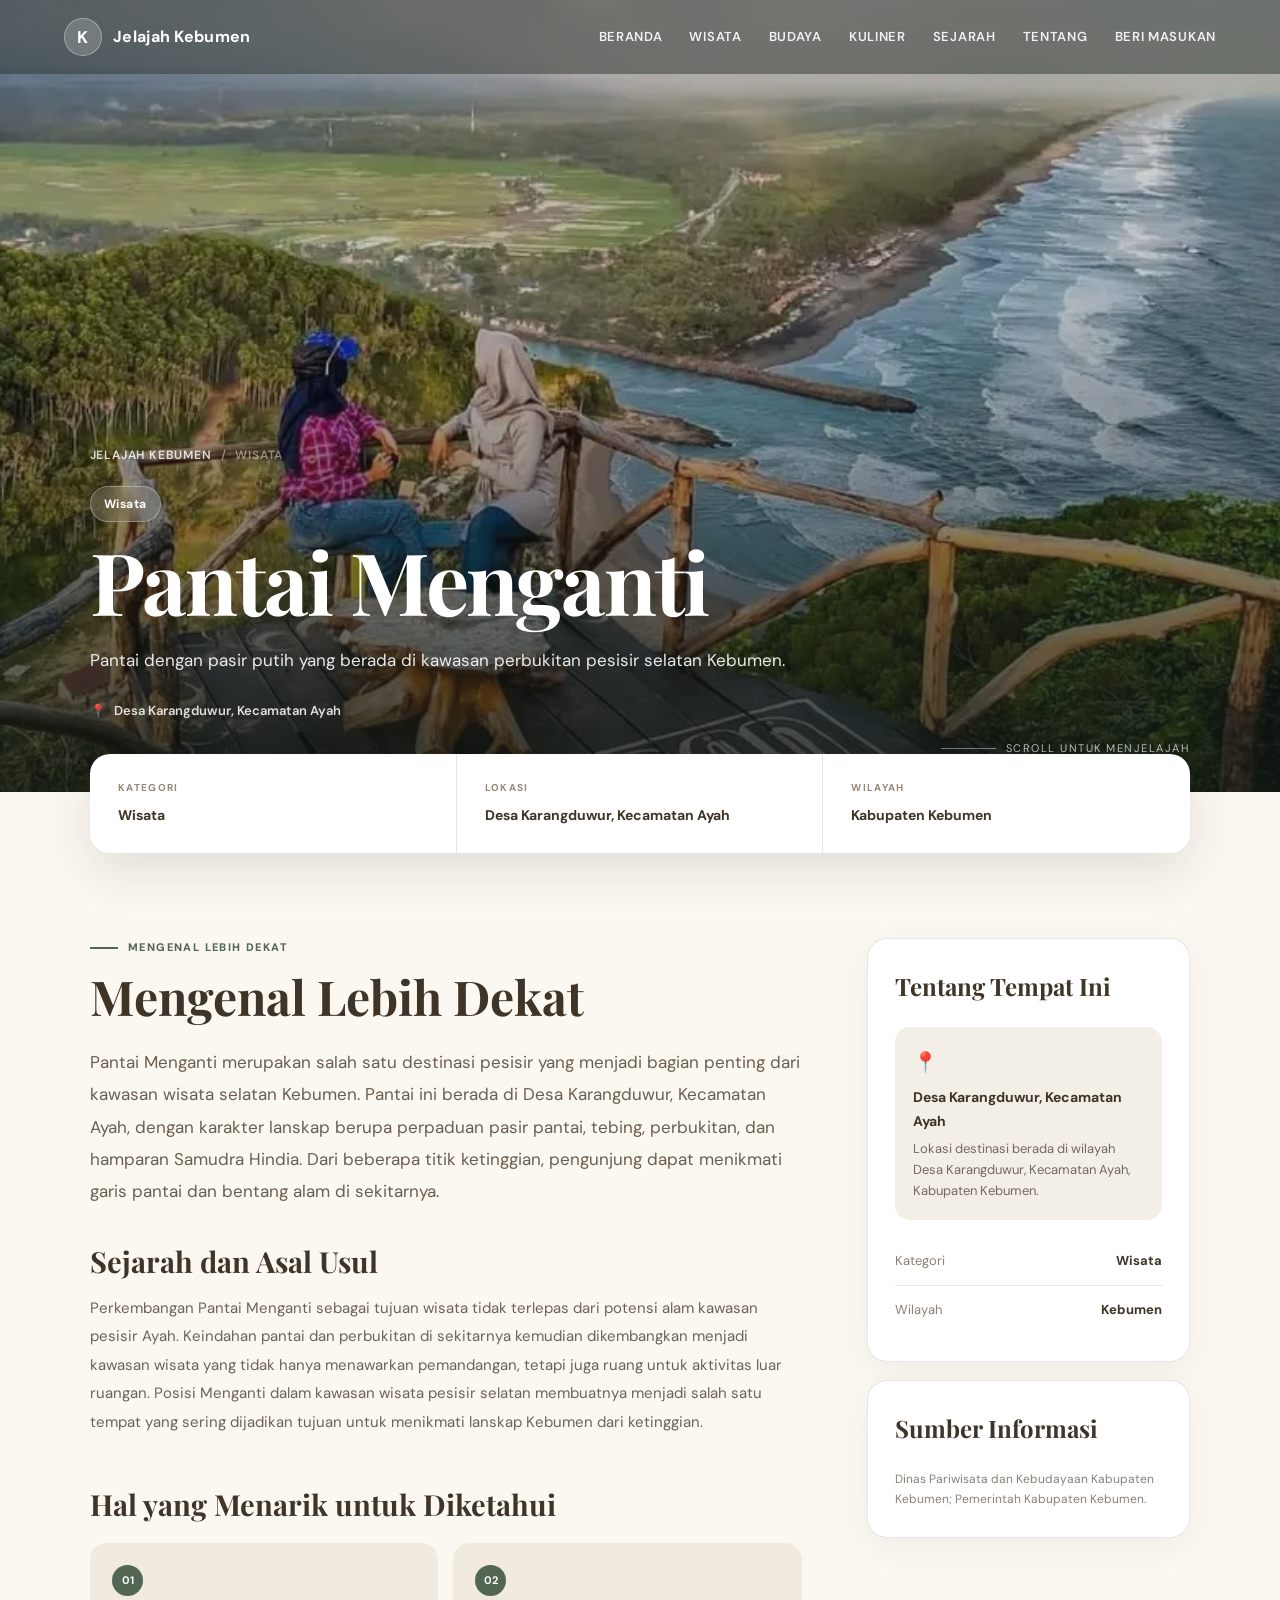
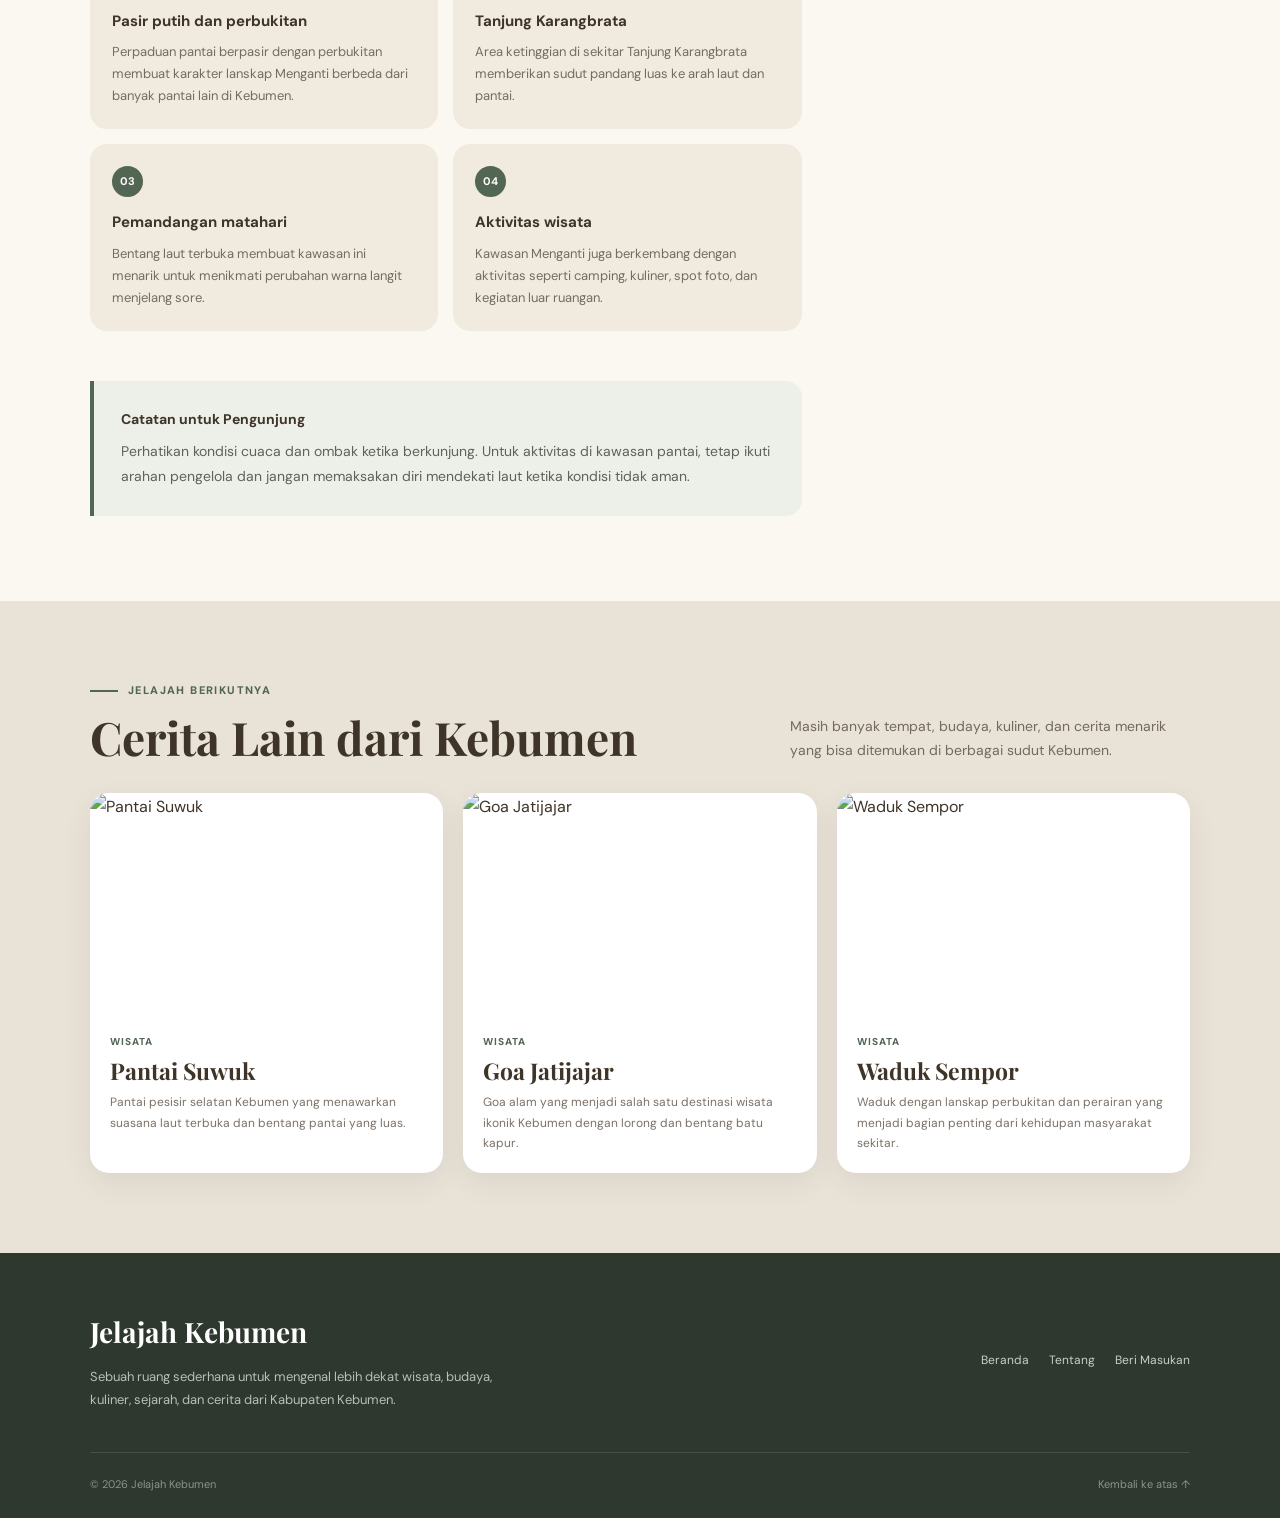
==== commit 5fc25d15: "Update detail.html" ====
--- a/detail.html
+++ b/detail.html
@@ -9,7 +9,10 @@
     <link rel="preconnect" href="https://fonts.googleapis.com">
     <link rel="preconnect" href="https://fonts.gstatic.com" crossorigin>
 
-    <link href="https://fonts.googleapis.com/css2?family=DM+Sans:wght@400;500;600;700&family=Playfair+Display:wght@500;600;700&display=swap" rel="stylesheet">
+    <link
+        href="https://fonts.googleapis.com/css2?family=DM+Sans:wght@400;500;600;700&family=Playfair+Display:wght@500;600;700&display=swap"
+        rel="stylesheet"
+    >
 
     <style>
         :root {
@@ -745,6 +748,7 @@
         ========================= */
 
         @media (max-width: 900px) {
+
             .nav-links {
                 display: none;
             }
@@ -777,6 +781,7 @@
         }
 
         @media (max-width: 650px) {
+
             .navbar {
                 padding: 15px 5%;
             }
@@ -909,7 +914,11 @@
             <a href="feedback.html">BERI MASUKAN</a>
         </nav>
 
-        <button class="menu-button" id="menuButton" aria-label="Buka menu">
+        <button
+            class="menu-button"
+            id="menuButton"
+            aria-label="Buka menu"
+        >
             ☰
         </button>
 
@@ -936,33 +945,60 @@
             <div class="hero-content">
 
                 <div class="breadcrumb">
-                    <a href="index.html">Jelajah Kebumen</a>
+
+                    <a href="index.html">
+                        Jelajah Kebumen
+                    </a>
+
                     <span>/</span>
-                    <span id="breadcrumbCategory">Wisata</span>
+
+                    <span id="breadcrumbCategory">
+                        Wisata
+                    </span>
+
                 </div>
 
-                <div class="hero-category" id="heroCategory">
+                <div
+                    class="hero-category"
+                    id="heroCategory"
+                >
                     Wisata
                 </div>
 
-                <h1 class="hero-title" id="detailTitle">
+                <h1
+                    class="hero-title"
+                    id="detailTitle"
+                >
                     Memuat...
                 </h1>
 
-                <p class="hero-intro" id="heroIntro">
+                <p
+                    class="hero-intro"
+                    id="heroIntro"
+                >
                     Memuat informasi destinasi...
                 </p>
 
                 <div class="hero-location">
+
                     <span>📍</span>
-                    <span id="heroLocation">Kabupaten Kebumen</span>
+
+                    <span id="heroLocation">
+                        Kabupaten Kebumen
+                    </span>
+
                 </div>
 
             </div>
 
             <div class="scroll-label">
+
                 <span class="scroll-line"></span>
-                <span>Scroll untuk menjelajah</span>
+
+                <span>
+                    Scroll untuk menjelajah
+                </span>
+
             </div>
 
         </section>
@@ -973,24 +1009,45 @@
         <section class="info-strip">
 
             <div class="info-item">
-                <span class="info-label">Kategori</span>
-                <span class="info-value" id="infoCategory">
+
+                <span class="info-label">
+                    Kategori
+                </span>
+
+                <span
+                    class="info-value"
+                    id="infoCategory"
+                >
                     -
                 </span>
+
             </div>
 
             <div class="info-item">
-                <span class="info-label">Lokasi</span>
-                <span class="info-value" id="infoLocation">
+
+                <span class="info-label">
+                    Lokasi
+                </span>
+
+                <span
+                    class="info-value"
+                    id="infoLocation"
+                >
                     -
                 </span>
+
             </div>
 
             <div class="info-item">
-                <span class="info-label">Wilayah</span>
+
+                <span class="info-label">
+                    Wilayah
+                </span>
+
                 <span class="info-value">
                     Kabupaten Kebumen
                 </span>
+
             </div>
 
         </section>
@@ -1008,11 +1065,17 @@
                         Mengenal lebih dekat
                     </div>
 
-                    <h2 class="section-title" id="contentHeading">
+                    <h2
+                        class="section-title"
+                        id="contentHeading"
+                    >
                         Mengenal Lebih Dekat
                     </h2>
 
-                    <p class="lead" id="detailDescription">
+                    <p
+                        class="lead"
+                        id="detailDescription"
+                    >
                         Memuat informasi...
                     </p>
 
@@ -1026,7 +1089,9 @@
                         </h2>
 
                         <div id="detailHistory">
-                            <p>Memuat informasi sejarah...</p>
+                            <p>
+                                Memuat informasi sejarah...
+                            </p>
                         </div>
 
                     </div>
@@ -1093,13 +1158,27 @@
                         </div>
 
                         <div class="category-box">
-                            <span>Kategori</span>
-                            <strong id="sideCategory">-</strong>
+
+                            <span>
+                                Kategori
+                            </span>
+
+                            <strong id="sideCategory">
+                                -
+                            </strong>
+
                         </div>
 
                         <div class="category-box">
-                            <span>Wilayah</span>
-                            <strong>Kebumen</strong>
+
+                            <span>
+                                Wilayah
+                            </span>
+
+                            <strong>
+                                Kebumen
+                            </strong>
+
                         </div>
 
                     </div>
@@ -1136,6 +1215,7 @@
                 <div class="related-heading">
 
                     <div>
+
                         <div class="eyebrow">
                             Jelajah berikutnya
                         </div>
@@ -1143,6 +1223,7 @@
                         <h2>
                             Cerita Lain dari Kebumen
                         </h2>
+
                     </div>
 
                     <p>
@@ -1152,7 +1233,6 @@
                     </p>
 
                 </div>
-
 
                 <div
                     class="related-grid"
@@ -1239,7 +1319,6 @@
 
         </div>
 
-
         <div class="footer-bottom">
 
             <span>
@@ -1280,7 +1359,7 @@
             menganti: {
                 title: "Pantai Menganti",
                 category: "Wisata",
-                image: "images/wisata1.jpg",
+                image: "images/wisata.jpg",
                 location: "Desa Karangduwur, Kecamatan Ayah",
 
                 intro:
@@ -1322,7 +1401,7 @@
             suwuk: {
                 title: "Pantai Suwuk",
                 category: "Wisata",
-                image: "images/wisata2.jpg",
+                image: "images/suwuk.jpeg",
                 location: "Desa Tambakmulyo, Kecamatan Puring",
 
                 intro:
@@ -1364,7 +1443,7 @@
             jatijajar: {
                 title: "Goa Jatijajar",
                 category: "Wisata",
-                image: "images/wisata3.jpg",
+                image: "images/jatijajar.jpg",
                 location: "Desa Jatijajar, Kecamatan Ayah",
 
                 intro:
@@ -1406,7 +1485,7 @@
             sempor: {
                 title: "Waduk Sempor",
                 category: "Wisata",
-                image: "images/wisata.jpg",
+                image: "images/waduksempor.webp",
                 location: "Desa Sempor, Kecamatan Sempor",
 
                 intro:
@@ -1439,6 +1518,220 @@
 
                 note:
                     "Tetap berhati-hati di sekitar tepi perairan dan gunakan area yang memang diperuntukkan bagi pengunjung.",
+
+                source:
+                    "Dinas Pariwisata dan Kebudayaan Kabupaten Kebumen."
+            },
+
+
+            /* =====================================================
+               TAMBAHAN WISATA YANG SEBELUMNYA HILANG
+            ===================================================== */
+
+            karangbolong: {
+                title: "Pantai Karangbolong",
+                category: "Wisata",
+                image: "images/karangbolong.png",
+                location: "Desa Karangbolong, Kecamatan Buayan",
+
+                intro:
+                    "Pantai dengan perpaduan pasir, tebing karang, dan pemandangan laut selatan yang menjadi salah satu destinasi terkenal di Kebumen.",
+
+                description:
+                    "Pantai Karangbolong berada di Desa Karangbolong, Kecamatan Buayan, Kabupaten Kebumen. Kawasan ini memiliki karakter pantai yang berpadu dengan tebing dan batu karang. Keberadaan gua pada kawasan karang serta pemandangan laut selatan menjadi salah satu daya tariknya.",
+
+                history:
+                    "Pantai Karangbolong telah lama dikenal sebagai salah satu destinasi wisata pesisir Kebumen. Kawasan ini juga memiliki kaitan dengan aktivitas pengunduhan sarang burung lawet yang menjadi bagian dari cerita masyarakat pesisir.",
+
+                highlights: [
+                    {
+                        title: "Tebing dan karang",
+                        text: "Bentang batu karang dan tebing menjadi karakter utama kawasan."
+                    },
+                    {
+                        title: "Gua batu karang",
+                        text: "Keberadaan gua menjadi salah satu daya tarik yang membedakan kawasan ini."
+                    },
+                    {
+                        title: "Laut selatan",
+                        text: "Pengunjung dapat menikmati pemandangan langsung ke arah laut selatan."
+                    },
+                    {
+                        title: "Cerita burung lawet",
+                        text: "Karangbolong memiliki kaitan dengan tradisi pengunduhan sarang burung lawet."
+                    }
+                ],
+
+                note:
+                    "Perhatikan kondisi ombak dan medan ketika berada di sekitar tebing maupun kawasan karang.",
+
+                source:
+                    "Dinas Pariwisata dan Kebudayaan Kabupaten Kebumen."
+            },
+
+
+            logending: {
+                title: "Pantai Logending",
+                category: "Wisata",
+                image: "images/logending.jpeg",
+                location: "Desa Ayah, Kecamatan Ayah",
+
+                intro:
+                    "Kawasan pesisir yang mempertemukan pantai, muara sungai, perahu nelayan, dan kehidupan masyarakat pesisir.",
+
+                description:
+                    "Pantai Logending berada di Desa Ayah, Kecamatan Ayah, Kabupaten Kebumen. Kawasan ini memiliki karakter yang berbeda karena berada di sekitar pertemuan kawasan pantai dan muara. Pemandangan laut, aktivitas perahu, serta kehidupan masyarakat pesisir menjadi bagian dari pengalaman ketika mengunjungi Logending.",
+
+                history:
+                    "Pantai Logending berkembang sebagai salah satu objek wisata di kawasan Ayah. Selain memiliki nilai wisata alam, kawasan ini juga berkaitan dengan aktivitas masyarakat pesisir dan kegiatan ekonomi lokal.",
+
+                highlights: [
+                    {
+                        title: "Muara dan pantai",
+                        text: "Pertemuan kawasan muara dengan pesisir memberikan karakter lanskap yang khas."
+                    },
+                    {
+                        title: "Perahu nelayan",
+                        text: "Aktivitas perahu dan kehidupan masyarakat pesisir menjadi bagian dari suasana kawasan."
+                    },
+                    {
+                        title: "Pemandangan laut",
+                        text: "Pengunjung dapat menikmati bentang laut selatan dari kawasan pantai."
+                    },
+                    {
+                        title: "Wisata keluarga",
+                        text: "Logending menjadi salah satu pilihan rekreasi pesisir di Kecamatan Ayah."
+                    }
+                ],
+
+                note:
+                    "Perhatikan kondisi air dan ombak ketika berada di sekitar pantai maupun muara.",
+
+                source:
+                    "Dinas Pariwisata dan Kebudayaan Kabupaten Kebumen."
+            },
+
+
+            petanahan: {
+                title: "Pantai Petanahan",
+                category: "Wisata",
+                image: "images/petanahan.jpg",
+                location: "Desa Karanggadung, Kecamatan Petanahan",
+
+                intro:
+                    "Kawasan pantai selatan dengan hamparan laut terbuka, pasir, dan lingkungan pepohonan yang memberikan suasana rekreasi.",
+
+                description:
+                    "Pantai Petanahan merupakan salah satu destinasi wisata pesisir di Kecamatan Petanahan, Kebumen. Kawasan ini memiliki bentang pantai yang luas dan pemandangan laut selatan.",
+
+                history:
+                    "Pantai Petanahan berkembang menjadi salah satu objek wisata yang dikenal masyarakat Kebumen. Kawasan ini terus mengalami penataan dan pengembangan fasilitas untuk mendukung kegiatan wisata.",
+
+                highlights: [
+                    {
+                        title: "Hamparan pantai",
+                        text: "Garis pantai yang luas menjadi salah satu daya tarik utama kawasan Petanahan."
+                    },
+                    {
+                        title: "Pemandangan laut",
+                        text: "Laut selatan yang terbuka memberikan ruang untuk menikmati suasana pesisir."
+                    },
+                    {
+                        title: "Pepohonan pesisir",
+                        text: "Area pepohonan memberikan suasana yang lebih teduh di beberapa bagian kawasan."
+                    },
+                    {
+                        title: "Rekreasi",
+                        text: "Pantai menjadi salah satu pilihan masyarakat untuk menikmati waktu bersama keluarga."
+                    }
+                ],
+
+                note:
+                    "Tetap berhati-hati ketika berada di dekat laut dan ikuti aturan yang berlaku di kawasan pantai.",
+
+                source:
+                    "Dinas Pariwisata dan Kebudayaan Kabupaten Kebumen."
+            },
+
+
+            watubale: {
+                title: "Watu Bale",
+                category: "Wisata",
+                image: "images/watubale.jpg",
+                location: "Desa Pasir, Kecamatan Ayah",
+
+                intro:
+                    "Destinasi pesisir dengan titik pandang untuk menikmati laut selatan dan bentang alam di kawasan Ayah.",
+
+                description:
+                    "Watu Bale merupakan salah satu destinasi wisata pesisir di kawasan Ayah. Daya tarik kawasan ini berasal dari bentang alam pesisir dan pemandangan laut selatan.",
+
+                history:
+                    "Watu Bale berkembang sebagai salah satu tujuan wisata alam di kawasan pesisir Ayah. Potensi bentang alam dan pemandangan laut menjadi bagian dari daya tarik kawasan ini.",
+
+                highlights: [
+                    {
+                        title: "Panorama laut",
+                        text: "Posisi kawasan memberikan pandangan ke arah laut selatan."
+                    },
+                    {
+                        title: "Perbukitan pesisir",
+                        text: "Kontur kawasan menjadi bagian dari karakter lanskap Watu Bale."
+                    },
+                    {
+                        title: "Spot pemandangan",
+                        text: "Beberapa titik kawasan dapat digunakan untuk menikmati bentang alam."
+                    },
+                    {
+                        title: "Wisata alam",
+                        text: "Watu Bale menjadi salah satu pilihan untuk mengenal karakter pesisir Ayah."
+                    }
+                ],
+
+                note:
+                    "Perhatikan kondisi medan ketika menjelajah kawasan dan gunakan jalur yang aman.",
+
+                source:
+                    "Dinas Pariwisata dan Kebudayaan Kabupaten Kebumen."
+            },
+
+
+            pecaron: {
+                title: "Pantai Pecaron",
+                category: "Wisata",
+                image: "images/pecaron.webp",
+                location: "Desa Srati, Kecamatan Ayah",
+
+                intro:
+                    "Pantai yang menawarkan suasana alami dengan hamparan laut, tebing batu, dan pepohonan kelapa di kawasan pesisir Ayah.",
+
+                description:
+                    "Pantai Pecaron berada di Desa Srati, Kecamatan Ayah, Kabupaten Kebumen. Pantai ini memiliki suasana alami dengan hamparan pantai yang dibatasi tebing batu di beberapa bagian. Pepohonan kelapa dan pemandangan laut membuat kawasan ini memiliki karakter pesisir yang kuat.",
+
+                history:
+                    "Pantai Pecaron berkembang sebagai salah satu destinasi wisata alam di kawasan pesisir Ayah. Letaknya yang berada di sekitar rangkaian pantai kawasan Ayah membuat Pecaron menjadi salah satu tujuan untuk mengenal bentang alam pesisir selatan Kebumen.",
+
+                highlights: [
+                    {
+                        title: "Pantai alami",
+                        text: "Lingkungan pantai memiliki karakter alam yang kuat dengan pemandangan terbuka."
+                    },
+                    {
+                        title: "Tebing batu",
+                        text: "Tebing batu di sekitar pantai memberikan karakter visual yang khas."
+                    },
+                    {
+                        title: "Pepohonan kelapa",
+                        text: "Barisan pohon kelapa memberikan suasana khas kawasan pantai."
+                    },
+                    {
+                        title: "Pemandangan laut",
+                        text: "Hamparan laut menjadi salah satu daya tarik utama ketika berada di Pecaron."
+                    }
+                ],
+
+                note:
+                    "Perhatikan kondisi ombak dan medan pantai, terutama ketika cuaca kurang baik.",
 
                 source:
                     "Dinas Pariwisata dan Kebudayaan Kabupaten Kebumen."
@@ -2299,8 +2592,8 @@
 
             kebumen: {
                 title: "Kebumen Hari Ini",
-                category: "Sejarah",
-                image: "images/wisata4.jpg",
+                category: "Sejarah & Alam",
+                image: "images/sejarahkota2.jpg",
                 location: "Kabupaten Kebumen, Jawa Tengah",
 
                 intro:
@@ -2343,17 +2636,42 @@
 
         /*
         ============================================================
-        FUNGSI UTAMA
+        AMBIL ID DARI URL
         ============================================================
         */
 
-        const params = new URLSearchParams(window.location.search);
-
-        const id = (
-            params.get("id") || "menganti"
-        ).toLowerCase();
-
-        const item = destinations[id];
+        const params =
+            new URLSearchParams(
+                window.location.search
+            );
+
+        const requestedId =
+            (
+                params.get("id") ||
+                "menganti"
+            ).toLowerCase();
+
+
+        /*
+        ============================================================
+        ALIAS ID
+        ============================================================
+        Kalau index.html masih memakai:
+        detail.html?id=hari-ini
+
+        maka otomatis diarahkan ke:
+        kebumen
+        ============================================================
+        */
+
+        const id =
+            requestedId === "hari-ini"
+                ? "kebumen"
+                : requestedId;
+
+
+        const item =
+            destinations[id];
 
 
         /*
@@ -2363,70 +2681,114 @@
         */
 
         const detailPage =
-            document.getElementById("detailPage");
+            document.getElementById(
+                "detailPage"
+            );
 
         const errorScreen =
-            document.getElementById("errorScreen");
+            document.getElementById(
+                "errorScreen"
+            );
 
         const navbar =
-            document.getElementById("navbar");
+            document.getElementById(
+                "navbar"
+            );
 
         const heroImage =
-            document.getElementById("heroImage");
+            document.getElementById(
+                "heroImage"
+            );
 
         const heroCategory =
-            document.getElementById("heroCategory");
+            document.getElementById(
+                "heroCategory"
+            );
 
         const heroLocation =
-            document.getElementById("heroLocation");
+            document.getElementById(
+                "heroLocation"
+            );
 
         const detailTitle =
-            document.getElementById("detailTitle");
+            document.getElementById(
+                "detailTitle"
+            );
 
         const heroIntro =
-            document.getElementById("heroIntro");
+            document.getElementById(
+                "heroIntro"
+            );
 
         const breadcrumbCategory =
-            document.getElementById("breadcrumbCategory");
+            document.getElementById(
+                "breadcrumbCategory"
+            );
 
         const infoCategory =
-            document.getElementById("infoCategory");
+            document.getElementById(
+                "infoCategory"
+            );
 
         const infoLocation =
-            document.getElementById("infoLocation");
+            document.getElementById(
+                "infoLocation"
+            );
 
         const detailDescription =
-            document.getElementById("detailDescription");
+            document.getElementById(
+                "detailDescription"
+            );
 
         const detailHistory =
-            document.getElementById("detailHistory");
+            document.getElementById(
+                "detailHistory"
+            );
 
         const highlightGrid =
-            document.getElementById("highlightGrid");
+            document.getElementById(
+                "highlightGrid"
+            );
 
         const detailNote =
-            document.getElementById("detailNote");
+            document.getElementById(
+                "detailNote"
+            );
 
         const sideLocation =
-            document.getElementById("sideLocation");
+            document.getElementById(
+                "sideLocation"
+            );
 
         const sideLocationDescription =
-            document.getElementById("sideLocationDescription");
+            document.getElementById(
+                "sideLocationDescription"
+            );
 
         const sideCategory =
-            document.getElementById("sideCategory");
+            document.getElementById(
+                "sideCategory"
+            );
 
         const detailSource =
-            document.getElementById("detailSource");
+            document.getElementById(
+                "detailSource"
+            );
 
         const relatedGrid =
-            document.getElementById("relatedGrid");
+            document.getElementById(
+                "relatedGrid"
+            );
 
         const currentYear =
-            document.getElementById("currentYear");
+            document.getElementById(
+                "currentYear"
+            );
 
         const backTop =
-            document.getElementById("backTop");
+            document.getElementById(
+                "backTop"
+            );
 
 
         /*
@@ -2437,20 +2799,27 @@
 
         if (!item) {
 
-            detailPage.style.display = "none";
-
-            errorScreen.classList.add("show");
+            detailPage.style.display =
+                "none";
+
+            errorScreen.classList.add(
+                "show"
+            );
 
         } else {
 
             document.title =
-                item.title + " | Jelajah Kebumen";
+                item.title +
+                " | Jelajah Kebumen";
 
 
             /* HERO */
 
-            heroImage.src = item.image;
-            heroImage.alt = item.title;
+            heroImage.src =
+                item.image;
+
+            heroImage.alt =
+                item.title;
 
             heroCategory.textContent =
                 item.category;
@@ -2486,34 +2855,40 @@
             /* HISTORY */
 
             detailHistory.innerHTML = `
-                <p>${item.history}</p>
+                <p>
+                    ${item.history}
+                </p>
             `;
 
 
             /* HIGHLIGHTS */
 
             highlightGrid.innerHTML =
-                item.highlights.map((highlight, index) => {
-
-                    return `
-                        <div class="highlight-card">
-
-                            <span class="highlight-number">
-                                ${String(index + 1).padStart(2, "0")}
-                            </span>
-
-                            <h3>
-                                ${highlight.title}
-                            </h3>
-
-                            <p>
-                                ${highlight.text}
-                            </p>
-
-                        </div>
-                    `;
-
-                }).join("");
+                item.highlights
+                    .map(
+                        (highlight, index) => {
+
+                            return `
+                                <div class="highlight-card">
+
+                                    <span class="highlight-number">
+                                        ${String(index + 1).padStart(2, "0")}
+                                    </span>
+
+                                    <h3>
+                                        ${highlight.title}
+                                    </h3>
+
+                                    <p>
+                                        ${highlight.text}
+                                    </p>
+
+                                </div>
+                            `;
+
+                        }
+                    )
+                    .join("");
 
 
             /* NOTE */
@@ -2555,14 +2930,20 @@
         ============================================================
         */
 
-        function renderRelated(currentId) {
+        function renderRelated(
+            currentId
+        ) {
 
             const allIds =
-                Object.keys(destinations);
+                Object.keys(
+                    destinations
+                );
+
 
             let candidates =
                 allIds.filter(
-                    key => key !== currentId
+                    key =>
+                        key !== currentId
                 );
 
 
@@ -2573,13 +2954,18 @@
             const sameCategory =
                 candidates.filter(
                     key =>
-                        destinations[key].category === item.category
+                        destinations[key]
+                            .category ===
+                        item.category
                 );
+
 
             const otherCategory =
                 candidates.filter(
                     key =>
-                        destinations[key].category !== item.category
+                        destinations[key]
+                            .category !==
+                        item.category
                 );
 
 
@@ -2590,43 +2976,47 @@
 
 
             relatedGrid.innerHTML =
-                selected.map(key => {
-
-                    const destination =
-                        destinations[key];
-
-                    return `
-                        <a
-                            href="detail.html?id=${key}"
-                            class="related-card"
-                        >
-
-                            <img
-                                src="${destination.image}"
-                                alt="${destination.title}"
-                                class="related-image"
-                            >
-
-                            <div class="related-content">
-
-                                <div class="related-category">
-                                    ${destination.category}
-                                </div>
-
-                                <h3>
-                                    ${destination.title}
-                                </h3>
-
-                                <p>
-                                    ${destination.intro}
-                                </p>
-
-                            </div>
-
-                        </a>
-                    `;
-
-                }).join("");
+                selected
+                    .map(
+                        key => {
+
+                            const destination =
+                                destinations[key];
+
+                            return `
+                                <a
+                                    href="detail.html?id=${key}"
+                                    class="related-card"
+                                >
+
+                                    <img
+                                        src="${destination.image}"
+                                        alt="${destination.title}"
+                                        class="related-image"
+                                    >
+
+                                    <div class="related-content">
+
+                                        <div class="related-category">
+                                            ${destination.category}
+                                        </div>
+
+                                        <h3>
+                                            ${destination.title}
+                                        </h3>
+
+                                        <p>
+                                            ${destination.intro}
+                                        </p>
+
+                                    </div>
+
+                                </a>
+                            `;
+
+                        }
+                    )
+                    .join("");
         }
 
 
@@ -2638,13 +3028,19 @@
 
         function handleNavbar() {
 
-            if (window.scrollY > 50) {
-
-                navbar.classList.add("scrolled");
+            if (
+                window.scrollY > 50
+            ) {
+
+                navbar.classList.add(
+                    "scrolled"
+                );
 
             } else {
 
-                navbar.classList.remove("scrolled");
+                navbar.classList.remove(
+                    "scrolled"
+                );
 
             }
 
@@ -2717,7 +3113,9 @@
             "keydown",
             function (event) {
 
-                if (event.key === "Escape") {
+                if (
+                    event.key === "Escape"
+                ) {
 
                     window.location.href =
                         "index.html";
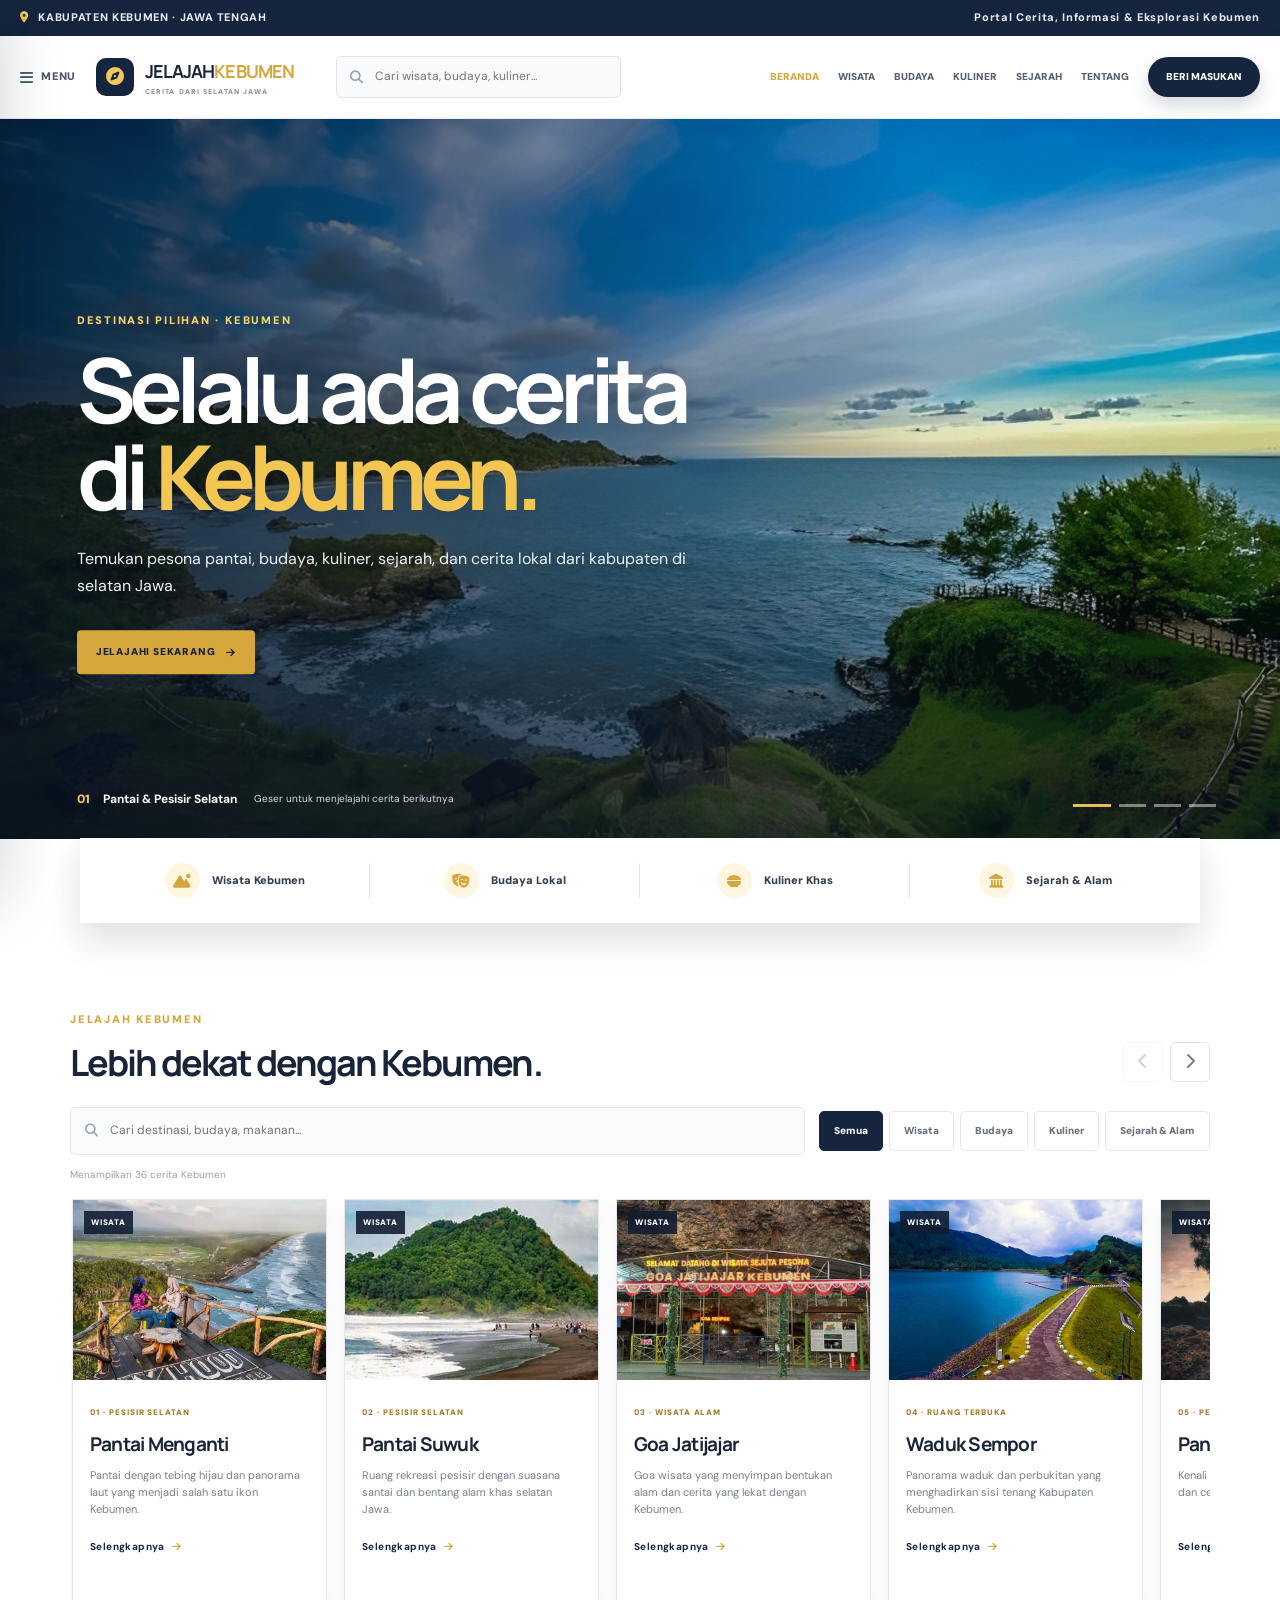
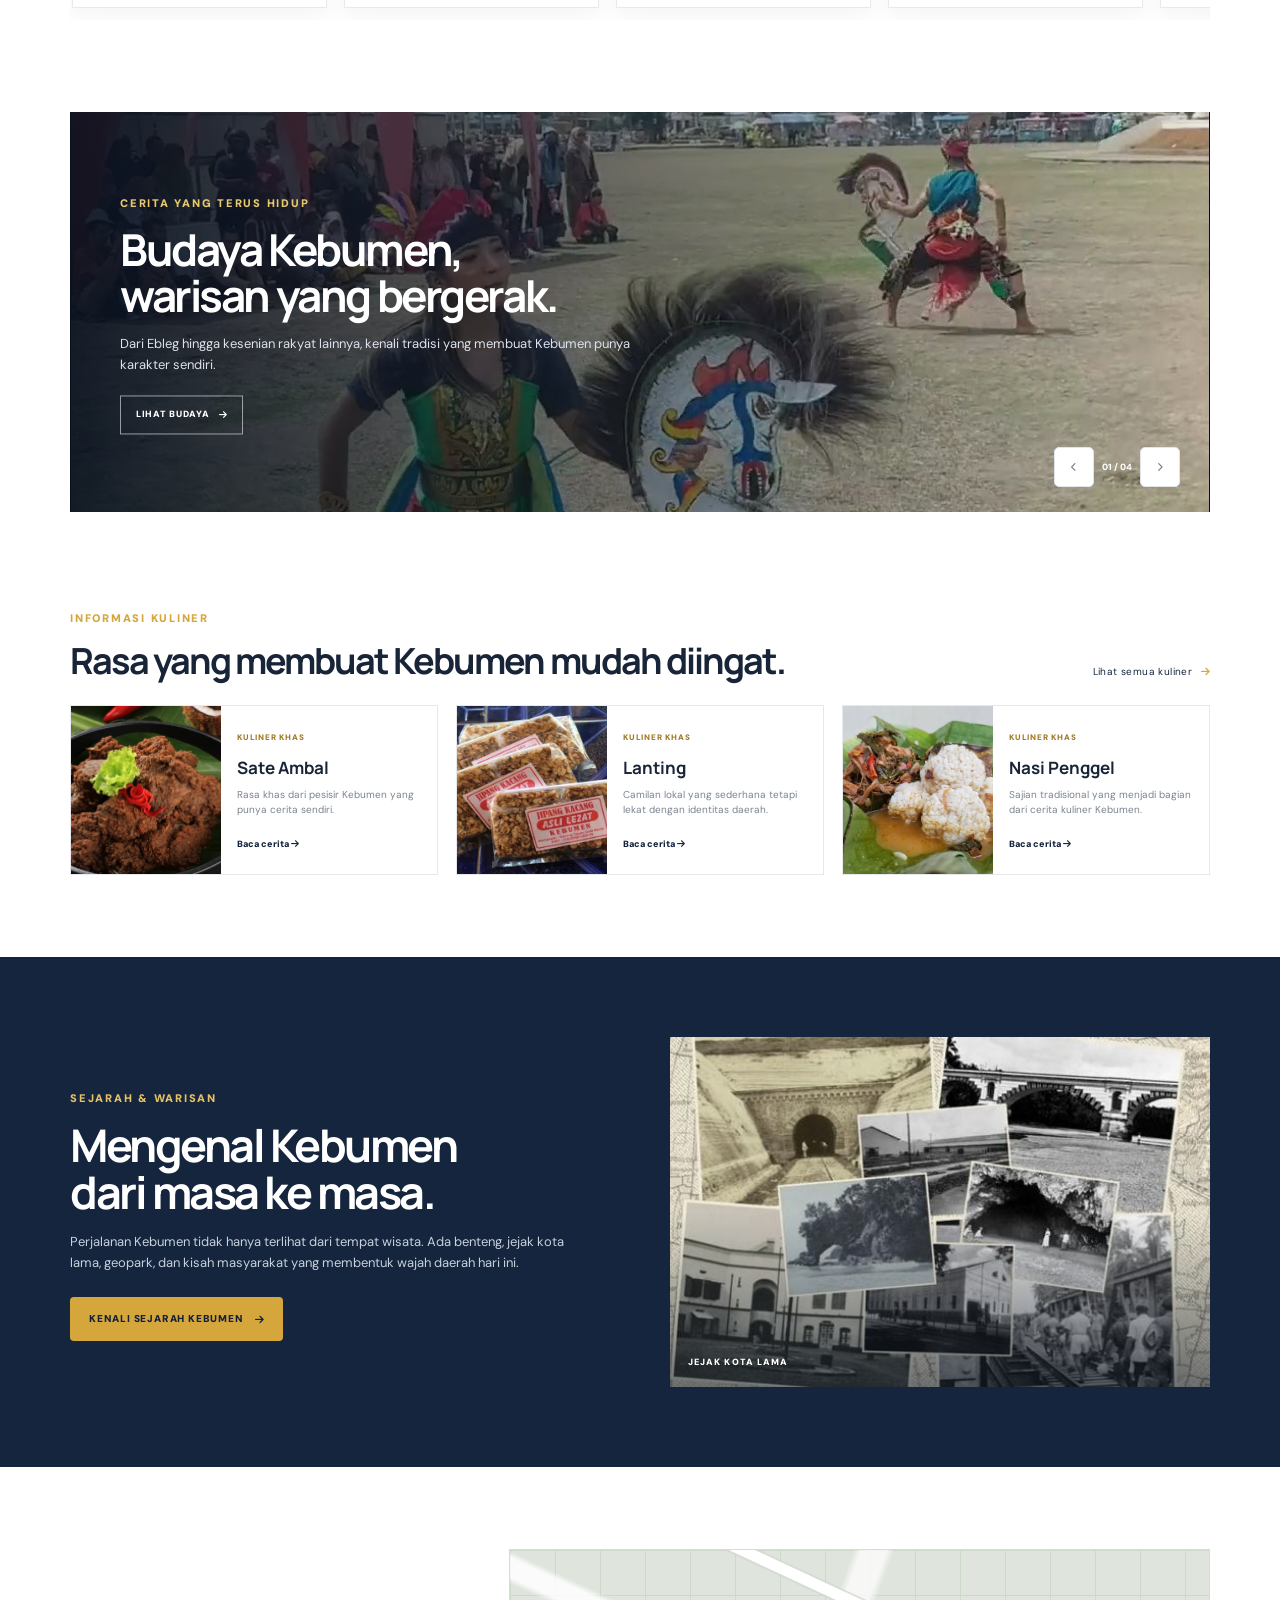
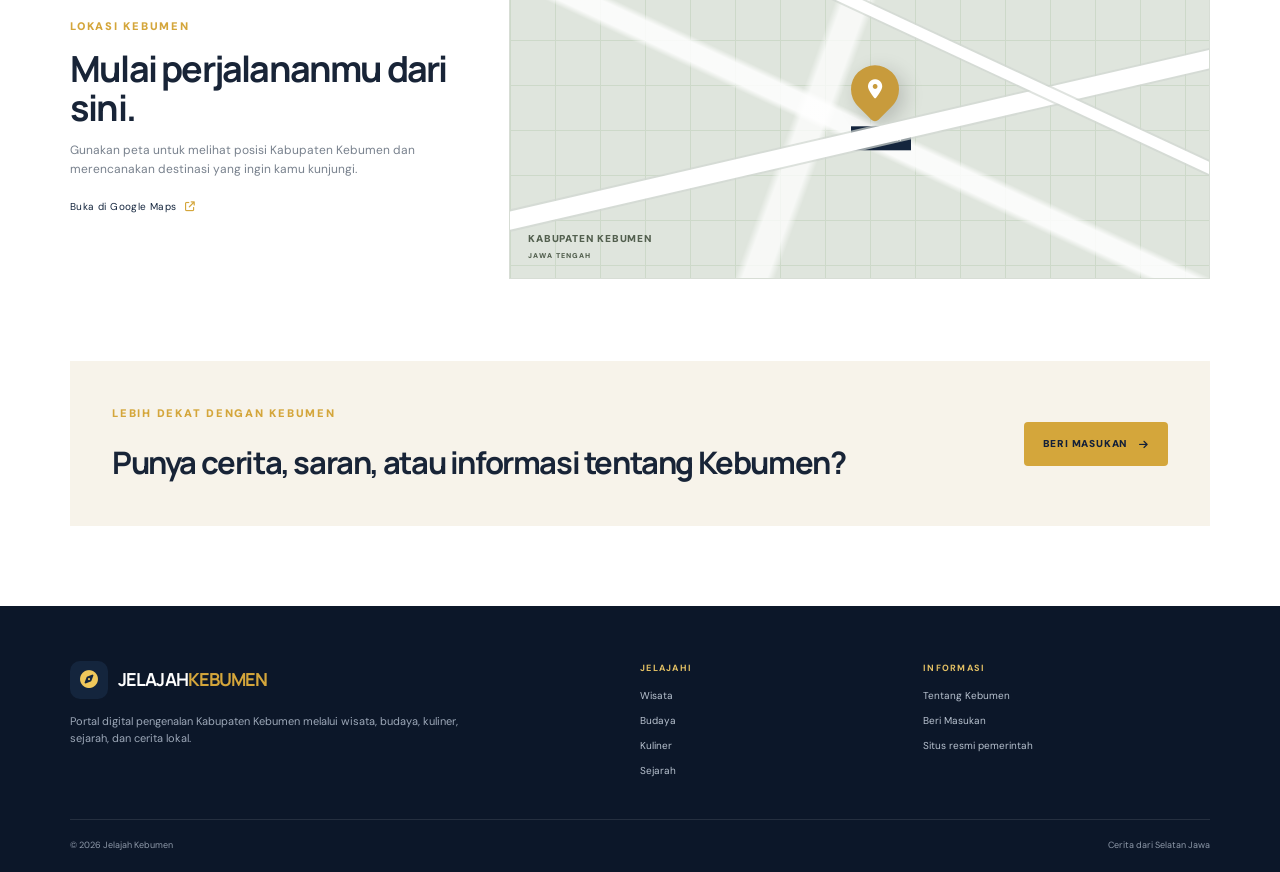
==== commit 7556952a: "Update detail.html" ====
--- a/detail.html
+++ b/detail.html
@@ -1,3131 +1,2690 @@
 <!DOCTYPE html>
 <html lang="id">
 <head>
-    <meta charset="UTF-8">
-    <meta name="viewport" content="width=device-width, initial-scale=1.0">
-
-    <title>Detail Destinasi | Jelajah Kebumen</title>
-
-    <link rel="preconnect" href="https://fonts.googleapis.com">
-    <link rel="preconnect" href="https://fonts.gstatic.com" crossorigin>
-
-    <link
-        href="https://fonts.googleapis.com/css2?family=DM+Sans:wght@400;500;600;700&family=Playfair+Display:wght@500;600;700&display=swap"
-        rel="stylesheet"
-    >
-
-    <style>
-        :root {
-            --cream: #f6f0e5;
-            --cream-soft: #fbf8f2;
-            --brown: #3f3428;
-            --brown-soft: #6d5d4d;
-            --green: #526653;
-            --green-dark: #344936;
-            --white: #ffffff;
-            --line: rgba(63, 52, 40, .12);
-            --shadow: 0 18px 50px rgba(45, 36, 27, .12);
-        }
-
-        * {
-            margin: 0;
-            padding: 0;
-            box-sizing: border-box;
-        }
-
-        html {
-            scroll-behavior: smooth;
-        }
-
-        body {
-            font-family: "DM Sans", sans-serif;
-            color: var(--brown);
-            background: var(--cream-soft);
-            line-height: 1.7;
-        }
-
-        a {
-            color: inherit;
-            text-decoration: none;
-        }
-
-        button {
-            font-family: inherit;
-        }
-
-        /* =========================
-           NAVBAR
-        ========================= */
-
-        .navbar {
-            position: fixed;
-            top: 0;
-            left: 0;
-            width: 100%;
-            z-index: 1000;
-
-            padding: 18px 5%;
-            display: flex;
-            align-items: center;
-            justify-content: space-between;
-
-            color: #fff;
-            background: rgba(32, 39, 31, .45);
-            backdrop-filter: blur(14px);
-            -webkit-backdrop-filter: blur(14px);
-
-            transition: .3s ease;
-        }
-
-        .navbar.scrolled {
-            background: rgba(248, 243, 234, .96);
-            color: var(--brown);
-            box-shadow: 0 5px 25px rgba(0, 0, 0, .08);
-        }
-
-        .brand {
-            display: flex;
-            align-items: center;
-            gap: 11px;
-            font-weight: 700;
-            letter-spacing: .3px;
-        }
-
-        .brand-mark {
-            width: 38px;
-            height: 38px;
-            border-radius: 50%;
-            display: grid;
-            place-items: center;
-
-            background: rgba(255,255,255,.18);
-            border: 1px solid rgba(255,255,255,.35);
-            font-size: 17px;
-        }
-
-        .navbar.scrolled .brand-mark {
-            background: var(--green);
-            color: #fff;
-            border-color: var(--green);
-        }
-
-        .nav-links {
-            display: flex;
-            align-items: center;
-            gap: 27px;
-        }
-
-        .nav-links a {
-            font-size: 13px;
-            font-weight: 600;
-            letter-spacing: .7px;
-            opacity: .9;
-            transition: .25s;
-        }
-
-        .nav-links a:hover {
-            opacity: 1;
-            transform: translateY(-1px);
-        }
-
-        .menu-button {
-            display: none;
-            border: none;
-            background: transparent;
-            color: inherit;
-            font-size: 25px;
-            cursor: pointer;
-        }
-
-        /* =========================
-           HERO
-        ========================= */
-
-        .detail-hero {
-            min-height: 88vh;
-            position: relative;
-            overflow: hidden;
-
-            display: flex;
-            align-items: flex-end;
-            padding: 120px 7% 70px;
-
-            color: #fff;
-            background: #283229;
-        }
-
-        .detail-hero::before {
-            content: "";
-            position: absolute;
-            inset: 0;
-
-            background:
-                linear-gradient(
-                    180deg,
-                    rgba(18, 25, 20, .18) 0%,
-                    rgba(18, 25, 20, .18) 35%,
-                    rgba(18, 25, 20, .82) 100%
-                );
-
-            z-index: 1;
-        }
-
-        .hero-background {
-            position: absolute;
-            inset: 0;
-            width: 100%;
-            height: 100%;
-
-            object-fit: cover;
-            object-position: center;
-
-            transform: scale(1.02);
-        }
-
-        .hero-content {
-            position: relative;
-            z-index: 2;
-            width: min(900px, 100%);
-        }
-
-        .breadcrumb {
-            display: flex;
-            align-items: center;
-            gap: 9px;
-            margin-bottom: 20px;
-
-            font-size: 12px;
-            font-weight: 600;
-            letter-spacing: .8px;
-            text-transform: uppercase;
-
-            color: rgba(255,255,255,.82);
-        }
-
-        .breadcrumb span {
-            opacity: .55;
-        }
-
-        .hero-category {
-            display: inline-flex;
-            align-items: center;
-            gap: 7px;
-
-            padding: 7px 13px;
-            margin-bottom: 17px;
-
-            border: 1px solid rgba(255,255,255,.3);
-            border-radius: 999px;
-
-            background: rgba(255,255,255,.12);
-            backdrop-filter: blur(10px);
-
-            font-size: 12px;
-            font-weight: 700;
-            letter-spacing: .5px;
-        }
-
-        .hero-title {
-            max-width: 850px;
-
-            font-family: "Playfair Display", serif;
-            font-size: clamp(45px, 7vw, 86px);
-            line-height: .98;
-            letter-spacing: -2px;
-
-            margin-bottom: 22px;
-        }
-
-        .hero-intro {
-            max-width: 760px;
-            font-size: 17px;
-            line-height: 1.8;
-            color: rgba(255,255,255,.9);
-        }
-
-        .hero-location {
-            display: flex;
-            align-items: center;
-            gap: 8px;
-
-            margin-top: 24px;
-
-            font-size: 13px;
-            font-weight: 600;
-            color: rgba(255,255,255,.86);
-        }
-
-        .scroll-label {
-            position: absolute;
-            right: 7%;
-            bottom: 34px;
-            z-index: 3;
-
-            display: flex;
-            align-items: center;
-            gap: 10px;
-
-            font-size: 11px;
-            text-transform: uppercase;
-            letter-spacing: 1.5px;
-            opacity: .7;
-        }
-
-        .scroll-line {
-            width: 55px;
-            height: 1px;
-            background: rgba(255,255,255,.6);
-        }
-
-        /* =========================
-           INFO STRIP
-        ========================= */
-
-        .info-strip {
-            width: min(1100px, 90%);
-            margin: -38px auto 0;
-            position: relative;
-            z-index: 5;
-
-            background: var(--white);
-            border-radius: 20px;
-            box-shadow: var(--shadow);
-
-            display: grid;
-            grid-template-columns: repeat(3, 1fr);
-            overflow: hidden;
-        }
-
-        .info-item {
-            padding: 25px 28px;
-            border-right: 1px solid var(--line);
-        }
-
-        .info-item:last-child {
-            border-right: none;
-        }
-
-        .info-label {
-            display: block;
-            margin-bottom: 5px;
-
-            color: #968879;
-            font-size: 10px;
-            font-weight: 700;
-            letter-spacing: 1.3px;
-            text-transform: uppercase;
-        }
-
-        .info-value {
-            font-size: 14px;
-            font-weight: 700;
-            color: var(--brown);
-        }
-
-        /* =========================
-           CONTENT
-        ========================= */
-
-        .content-section {
-            width: min(1100px, 90%);
-            margin: 85px auto;
-        }
-
-        .content-layout {
-            display: grid;
-            grid-template-columns: minmax(0, 1.65fr) minmax(280px, .75fr);
-            gap: 65px;
-            align-items: start;
-        }
-
-        .content-main {
-            min-width: 0;
-        }
-
-        .eyebrow {
-            display: flex;
-            align-items: center;
-            gap: 10px;
-
-            margin-bottom: 12px;
-
-            color: var(--green);
-            font-size: 11px;
-            font-weight: 800;
-            letter-spacing: 1.4px;
-            text-transform: uppercase;
-        }
-
-        .eyebrow::before {
-            content: "";
-            width: 28px;
-            height: 2px;
-            background: var(--green);
-        }
-
-        .section-title {
-            font-family: "Playfair Display", serif;
-            font-size: clamp(32px, 4vw, 48px);
-            line-height: 1.15;
-            margin-bottom: 22px;
-        }
-
-        .lead {
-            font-size: 17px;
-            color: var(--brown-soft);
-            line-height: 1.9;
-            margin-bottom: 35px;
-        }
-
-        .story-block {
-            margin-bottom: 50px;
-        }
-
-        .story-block h2 {
-            font-family: "Playfair Display", serif;
-            font-size: 29px;
-            margin-bottom: 15px;
-            line-height: 1.25;
-        }
-
-        .story-block p {
-            color: #6d6258;
-            font-size: 15px;
-            line-height: 1.9;
-            margin-bottom: 14px;
-        }
-
-        /* =========================
-           HIGHLIGHTS
-        ========================= */
-
-        .highlight-grid {
-            display: grid;
-            grid-template-columns: repeat(2, 1fr);
-            gap: 15px;
-            margin-top: 20px;
-        }
-
-        .highlight-card {
-            padding: 22px;
-
-            background: #f1eadf;
-            border-radius: 17px;
-
-            transition: .25s ease;
-        }
-
-        .highlight-card:hover {
-            transform: translateY(-3px);
-            box-shadow: 0 12px 30px rgba(63,52,40,.08);
-        }
-
-        .highlight-number {
-            display: inline-grid;
-            place-items: center;
-
-            width: 31px;
-            height: 31px;
-            margin-bottom: 13px;
-
-            border-radius: 50%;
-            background: var(--green);
-            color: #fff;
-
-            font-size: 11px;
-            font-weight: 700;
-        }
-
-        .highlight-card h3 {
-            font-size: 15px;
-            margin-bottom: 7px;
-        }
-
-        .highlight-card p {
-            margin: 0;
-            font-size: 13px;
-            line-height: 1.7;
-            color: #766b61;
-        }
-
-        /* =========================
-           VISIT NOTE
-        ========================= */
-
-        .visit-note {
-            margin-top: 10px;
-            padding: 27px;
-
-            border-left: 4px solid var(--green);
-            border-radius: 0 16px 16px 0;
-
-            background: #edf0e9;
-        }
-
-        .visit-note strong {
-            display: block;
-            margin-bottom: 7px;
-            font-size: 14px;
-        }
-
-        .visit-note p {
-            margin: 0;
-            font-size: 14px;
-            color: #5f625c;
-            line-height: 1.8;
-        }
-
-        /* =========================
-           SIDEBAR
-        ========================= */
-
-        .sidebar {
-            position: sticky;
-            top: 100px;
-        }
-
-        .sidebar-card {
-            background: var(--white);
-            border: 1px solid var(--line);
-            border-radius: 20px;
-            padding: 27px;
-            margin-bottom: 18px;
-            box-shadow: 0 10px 35px rgba(63,52,40,.06);
-        }
-
-        .sidebar-card h3 {
-            font-family: "Playfair Display", serif;
-            font-size: 24px;
-            margin-bottom: 20px;
-        }
-
-        .location-box {
-            padding: 18px;
-            border-radius: 15px;
-            background: #f3eee6;
-            margin-bottom: 17px;
-        }
-
-        .location-box .pin {
-            font-size: 20px;
-            margin-bottom: 7px;
-        }
-
-        .location-box strong {
-            display: block;
-            font-size: 14px;
-            margin-bottom: 4px;
-        }
-
-        .location-box p {
-            color: #74695f;
-            font-size: 13px;
-            line-height: 1.65;
-        }
-
-        .category-box {
-            display: flex;
-            align-items: center;
-            justify-content: space-between;
-
-            padding: 13px 0;
-            border-bottom: 1px solid var(--line);
-
-            font-size: 13px;
-        }
-
-        .category-box:last-child {
-            border-bottom: none;
-        }
-
-        .category-box span {
-            color: #8b8178;
-        }
-
-        .category-box strong {
-            font-size: 13px;
-        }
-
-        .source-box {
-            font-size: 12px;
-            color: #8a8076;
-            line-height: 1.7;
-        }
-
-        /* =========================
-           RELATED
-        ========================= */
-
-        .related-section {
-            background: #e9e2d7;
-            padding: 80px 5%;
-        }
-
-        .related-inner {
-            width: min(1100px, 100%);
-            margin: auto;
-        }
-
-        .related-heading {
-            display: flex;
-            justify-content: space-between;
-            align-items: end;
-            gap: 30px;
-            margin-bottom: 30px;
-        }
-
-        .related-heading h2 {
-            font-family: "Playfair Display", serif;
-            font-size: clamp(31px, 4vw, 46px);
-            line-height: 1.1;
-        }
-
-        .related-heading p {
-            max-width: 400px;
-            color: #74695f;
-            font-size: 14px;
-        }
-
-        .related-grid {
-            display: grid;
-            grid-template-columns: repeat(3, 1fr);
-            gap: 20px;
-        }
-
-        .related-card {
-            display: block;
-            background: var(--white);
-            border-radius: 19px;
-            overflow: hidden;
-            box-shadow: 0 10px 30px rgba(63,52,40,.07);
-            transition: .3s ease;
-        }
-
-        .related-card:hover {
-            transform: translateY(-6px);
-            box-shadow: 0 18px 40px rgba(63,52,40,.13);
-        }
-
-        .related-image {
-            width: 100%;
-            height: 220px;
-            object-fit: cover;
-            display: block;
-        }
-
-        .related-content {
-            padding: 20px;
-        }
-
-        .related-category {
-            color: var(--green);
-            font-size: 10px;
-            font-weight: 800;
-            text-transform: uppercase;
-            letter-spacing: 1px;
-        }
-
-        .related-content h3 {
-            font-family: "Playfair Display", serif;
-            font-size: 23px;
-            line-height: 1.2;
-            margin: 7px 0 8px;
-        }
-
-        .related-content p {
-            color: #7b7167;
-            font-size: 12px;
-            line-height: 1.7;
-        }
-
-        /* =========================
-           FOOTER
-        ========================= */
-
-        footer {
-            background: #2e382e;
-            color: #fff;
-            padding: 55px 5% 25px;
-        }
-
-        .footer-inner {
-            width: min(1100px, 100%);
-            margin: auto;
-
-            display: flex;
-            justify-content: space-between;
-            gap: 50px;
-            padding-bottom: 40px;
-        }
-
-        .footer-brand h3 {
-            font-family: "Playfair Display", serif;
-            font-size: 28px;
-            margin-bottom: 9px;
-        }
-
-        .footer-brand p {
-            max-width: 420px;
-            color: rgba(255,255,255,.67);
-            font-size: 13px;
-            line-height: 1.8;
-        }
-
-        .footer-links {
-            display: flex;
-            gap: 20px;
-            align-items: center;
-        }
-
-        .footer-links a {
-            font-size: 12px;
-            color: rgba(255,255,255,.75);
-        }
-
-        .footer-bottom {
-            width: min(1100px, 100%);
-            margin: auto;
-            padding-top: 22px;
-            border-top: 1px solid rgba(255,255,255,.12);
-
-            display: flex;
-            justify-content: space-between;
-            gap: 20px;
-
-            color: rgba(255,255,255,.45);
-            font-size: 11px;
-        }
-
-        .back-top {
-            cursor: pointer;
-        }
-
-        /* =========================
-           ERROR
-        ========================= */
-
-        .error-screen {
-            min-height: 100vh;
-            display: none;
-            align-items: center;
-            justify-content: center;
-            padding: 40px;
-            text-align: center;
-            background: var(--cream-soft);
-        }
-
-        .error-screen.show {
-            display: flex;
-        }
-
-        .error-box {
-            max-width: 600px;
-        }
-
-        .error-box h1 {
-            font-family: "Playfair Display", serif;
-            font-size: 48px;
-            margin-bottom: 12px;
-        }
-
-        .error-box p {
-            color: #766b61;
-            margin-bottom: 25px;
-        }
-
-        .back-button {
-            display: inline-flex;
-            padding: 12px 20px;
-            border-radius: 999px;
-            background: var(--green);
-            color: #fff;
-            font-size: 13px;
-            font-weight: 700;
-        }
-
-        /* =========================
-           RESPONSIVE
-        ========================= */
-
-        @media (max-width: 900px) {
-
-            .nav-links {
-                display: none;
-            }
-
-            .menu-button {
-                display: block;
-            }
-
-            .detail-hero {
-                min-height: 78vh;
-                padding: 120px 6% 65px;
-            }
-
-            .hero-title {
-                font-size: clamp(43px, 11vw, 70px);
-            }
-
-            .content-layout {
-                grid-template-columns: 1fr;
-                gap: 35px;
-            }
-
-            .sidebar {
-                position: static;
-            }
-
-            .related-grid {
-                grid-template-columns: repeat(2, 1fr);
-            }
-        }
-
-        @media (max-width: 650px) {
-
-            .navbar {
-                padding: 15px 5%;
-            }
-
-            .brand {
-                font-size: 14px;
-            }
-
-            .brand-mark {
-                width: 34px;
-                height: 34px;
-            }
-
-            .detail-hero {
-                min-height: 75vh;
-                padding: 105px 5% 55px;
-            }
-
-            .breadcrumb {
-                font-size: 10px;
-            }
-
-            .hero-title {
-                font-size: 43px;
-                letter-spacing: -1.3px;
-            }
-
-            .hero-intro {
-                font-size: 14px;
-                line-height: 1.7;
-            }
-
-            .scroll-label {
-                display: none;
-            }
-
-            .info-strip {
-                width: 90%;
-                margin-top: -25px;
-                grid-template-columns: 1fr;
-            }
-
-            .info-item {
-                border-right: none;
-                border-bottom: 1px solid var(--line);
-                padding: 18px 20px;
-            }
-
-            .info-item:last-child {
-                border-bottom: none;
-            }
-
-            .content-section {
-                width: 90%;
-                margin: 60px auto;
-            }
-
-            .section-title {
-                font-size: 34px;
-            }
-
-            .lead {
-                font-size: 15px;
-            }
-
-            .story-block h2 {
-                font-size: 26px;
-            }
-
-            .highlight-grid {
-                grid-template-columns: 1fr;
-            }
-
-            .related-section {
-                padding: 60px 5%;
-            }
-
-            .related-heading {
-                display: block;
-            }
-
-            .related-heading p {
-                margin-top: 12px;
-            }
-
-            .related-grid {
-                grid-template-columns: 1fr;
-            }
-
-            .related-image {
-                height: 230px;
-            }
-
-            .footer-inner {
-                flex-direction: column;
-                gap: 25px;
-            }
-
-            .footer-links {
-                flex-wrap: wrap;
-            }
-
-            .footer-bottom {
-                flex-direction: column;
-            }
-        }
-    </style>
+<meta charset="UTF-8">
+<meta name="viewport" content="width=device-width, initial-scale=1.0">
+<meta name="theme-color" content="#14233b">
+<title>Jelajah Kebumen | Portal Informasi Kebumen</title>
+<meta name="description" content="Portal digital untuk mengenal wisata, budaya, kuliner, sejarah, dan cerita Kabupaten Kebumen.">
+
+<link rel="preconnect" href="https://fonts.googleapis.com">
+<link rel="preconnect" href="https://fonts.gstatic.com" crossorigin>
+
+<link href="https://fonts.googleapis.com/css2?family=DM+Sans:wght@400;500;600;700;800&family=Manrope:wght@500;600;700;800&display=swap" rel="stylesheet">
+
+<link rel="stylesheet" href="https://cdnjs.cloudflare.com/ajax/libs/font-awesome/6.5.2/css/all.min.css">
+<link rel="stylesheet" href="CSS/styles.css">
 </head>
 
 <body>
 
-    <!-- =========================
-         NAVBAR
-    ========================== -->
-
-    <header class="navbar" id="navbar">
-
-        <a href="index.html" class="brand">
-            <div class="brand-mark">K</div>
-            <span>Jelajah Kebumen</span>
-        </a>
-
-        <nav class="nav-links">
-            <a href="index.html">BERANDA</a>
-            <a href="index.html?category=Wisata">WISATA</a>
-            <a href="index.html?category=Budaya">BUDAYA</a>
-            <a href="index.html?category=Kuliner">KULINER</a>
-            <a href="index.html?category=Sejarah">SEJARAH</a>
-            <a href="about.html">TENTANG</a>
-            <a href="feedback.html">BERI MASUKAN</a>
-        </nav>
-
-        <button
-            class="menu-button"
-            id="menuButton"
-            aria-label="Buka menu"
-        >
-            ☰
-        </button>
-
-    </header>
-
-
-    <!-- =========================
-         DETAIL
-    ========================== -->
-
-    <main id="detailPage">
-
-        <!-- HERO -->
-
-        <section class="detail-hero">
-
-            <img
-                src=""
-                alt=""
-                class="hero-background"
-                id="heroImage"
-            >
-
-            <div class="hero-content">
-
-                <div class="breadcrumb">
-
-                    <a href="index.html">
-                        Jelajah Kebumen
-                    </a>
-
-                    <span>/</span>
-
-                    <span id="breadcrumbCategory">
-                        Wisata
-                    </span>
-
-                </div>
-
-                <div
-                    class="hero-category"
-                    id="heroCategory"
-                >
-                    Wisata
-                </div>
-
-                <h1
-                    class="hero-title"
-                    id="detailTitle"
-                >
-                    Memuat...
-                </h1>
-
-                <p
-                    class="hero-intro"
-                    id="heroIntro"
-                >
-                    Memuat informasi destinasi...
-                </p>
-
-                <div class="hero-location">
-
-                    <span>📍</span>
-
-                    <span id="heroLocation">
-                        Kabupaten Kebumen
-                    </span>
-
-                </div>
-
-            </div>
-
-            <div class="scroll-label">
-
-                <span class="scroll-line"></span>
-
-                <span>
-                    Scroll untuk menjelajah
-                </span>
-
-            </div>
-
-        </section>
-
-
-        <!-- INFO STRIP -->
-
-        <section class="info-strip">
-
-            <div class="info-item">
-
-                <span class="info-label">
-                    Kategori
-                </span>
-
-                <span
-                    class="info-value"
-                    id="infoCategory"
-                >
-                    -
-                </span>
-
-            </div>
-
-            <div class="info-item">
-
-                <span class="info-label">
-                    Lokasi
-                </span>
-
-                <span
-                    class="info-value"
-                    id="infoLocation"
-                >
-                    -
-                </span>
-
-            </div>
-
-            <div class="info-item">
-
-                <span class="info-label">
-                    Wilayah
-                </span>
-
-                <span class="info-value">
-                    Kabupaten Kebumen
-                </span>
-
-            </div>
-
-        </section>
-
-
-        <!-- CONTENT -->
-
-        <section class="content-section">
-
-            <div class="content-layout">
-
-                <article class="content-main">
-
-                    <div class="eyebrow">
-                        Mengenal lebih dekat
-                    </div>
-
-                    <h2
-                        class="section-title"
-                        id="contentHeading"
-                    >
-                        Mengenal Lebih Dekat
-                    </h2>
-
-                    <p
-                        class="lead"
-                        id="detailDescription"
-                    >
-                        Memuat informasi...
-                    </p>
-
-
-                    <!-- SEJARAH -->
-
-                    <div class="story-block">
-
-                        <h2>
-                            Sejarah dan Asal Usul
-                        </h2>
-
-                        <div id="detailHistory">
-                            <p>
-                                Memuat informasi sejarah...
-                            </p>
-                        </div>
-
-                    </div>
-
-
-                    <!-- HIGHLIGHTS -->
-
-                    <div class="story-block">
-
-                        <h2>
-                            Hal yang Menarik untuk Diketahui
-                        </h2>
-
-                        <div
-                            class="highlight-grid"
-                            id="highlightGrid"
-                        >
-                        </div>
-
-                    </div>
-
-
-                    <!-- NOTE -->
-
-                    <div class="visit-note">
-
-                        <strong>
-                            Catatan untuk Pengunjung
-                        </strong>
-
-                        <p id="detailNote">
-                            Memuat catatan...
-                        </p>
-
-                    </div>
-
-                </article>
-
-
-                <!-- SIDEBAR -->
-
-                <aside class="sidebar">
-
-                    <div class="sidebar-card">
-
-                        <h3>
-                            Tentang Tempat Ini
-                        </h3>
-
-                        <div class="location-box">
-
-                            <div class="pin">
-                                📍
-                            </div>
-
-                            <strong id="sideLocation">
-                                Kabupaten Kebumen
-                            </strong>
-
-                            <p id="sideLocationDescription">
-                                Lokasi destinasi.
-                            </p>
-
-                        </div>
-
-                        <div class="category-box">
-
-                            <span>
-                                Kategori
-                            </span>
-
-                            <strong id="sideCategory">
-                                -
-                            </strong>
-
-                        </div>
-
-                        <div class="category-box">
-
-                            <span>
-                                Wilayah
-                            </span>
-
-                            <strong>
-                                Kebumen
-                            </strong>
-
-                        </div>
-
-                    </div>
-
-
-                    <div class="sidebar-card">
-
-                        <h3>
-                            Sumber Informasi
-                        </h3>
-
-                        <p
-                            class="source-box"
-                            id="detailSource"
-                        >
-                            Dinas Pariwisata dan Kebudayaan Kabupaten Kebumen.
-                        </p>
-
-                    </div>
-
-                </aside>
-
-            </div>
-
-        </section>
-
-
-        <!-- RELATED -->
-
-        <section class="related-section">
-
-            <div class="related-inner">
-
-                <div class="related-heading">
-
-                    <div>
-
-                        <div class="eyebrow">
-                            Jelajah berikutnya
-                        </div>
-
-                        <h2>
-                            Cerita Lain dari Kebumen
-                        </h2>
-
-                    </div>
-
-                    <p>
-                        Masih banyak tempat, budaya, kuliner,
-                        dan cerita menarik yang bisa ditemukan
-                        di berbagai sudut Kebumen.
-                    </p>
-
-                </div>
-
-                <div
-                    class="related-grid"
-                    id="relatedGrid"
-                >
-                </div>
-
-            </div>
-
-        </section>
-
-    </main>
-
-
-    <!-- =========================
-         ERROR
-    ========================== -->
-
-    <section
-        class="error-screen"
-        id="errorScreen"
-    >
-
-        <div class="error-box">
-
-            <h1>
-                Cerita tidak ditemukan
-            </h1>
-
-            <p>
-                Destinasi yang kamu cari belum tersedia
-                atau alamat halaman tidak sesuai.
-            </p>
-
-            <a
-                href="index.html"
-                class="back-button"
-            >
-                ← Kembali ke Jelajah Kebumen
-            </a>
-
-        </div>
-
-    </section>
-
-
-    <!-- =========================
-         FOOTER
-    ========================== -->
-
-    <footer>
-
-        <div class="footer-inner">
-
-            <div class="footer-brand">
-
-                <h3>
-                    Jelajah Kebumen
-                </h3>
-
-                <p>
-                    Sebuah ruang sederhana untuk mengenal
-                    lebih dekat wisata, budaya, kuliner,
-                    sejarah, dan cerita dari Kabupaten Kebumen.
-                </p>
-
-            </div>
-
-            <div class="footer-links">
-
-                <a href="index.html">
-                    Beranda
-                </a>
-
-                <a href="about.html">
-                    Tentang
-                </a>
-
-                <a href="feedback.html">
-                    Beri Masukan
-                </a>
-
-            </div>
-
-        </div>
-
-        <div class="footer-bottom">
-
-            <span>
-                © <span id="currentYear"></span>
-                Jelajah Kebumen
-            </span>
-
-            <span
-                class="back-top"
-                id="backTop"
-            >
-                Kembali ke atas ↑
-            </span>
-
-        </div>
-
-    </footer>
-
-
-    <!-- =========================
-         JAVASCRIPT
-    ========================== -->
-
-    <script>
-
-        /*
-        ============================================================
-        DATA DESTINASI
-        ============================================================
-        */
-
-        const destinations = {
-
-            /* =====================================================
-               WISATA
-            ===================================================== */
-
-            menganti: {
-                title: "Pantai Menganti",
-                category: "Wisata",
-                image: "images/wisata.jpg",
-                location: "Desa Karangduwur, Kecamatan Ayah",
-
-                intro:
-                    "Pantai dengan pasir putih yang berada di kawasan perbukitan pesisir selatan Kebumen.",
-
-                description:
-                    "Pantai Menganti merupakan salah satu destinasi pesisir yang menjadi bagian penting dari kawasan wisata selatan Kebumen. Pantai ini berada di Desa Karangduwur, Kecamatan Ayah, dengan karakter lanskap berupa perpaduan pasir pantai, tebing, perbukitan, dan hamparan Samudra Hindia. Dari beberapa titik ketinggian, pengunjung dapat menikmati garis pantai dan bentang alam di sekitarnya.",
-
-                history:
-                    "Perkembangan Pantai Menganti sebagai tujuan wisata tidak terlepas dari potensi alam kawasan pesisir Ayah. Keindahan pantai dan perbukitan di sekitarnya kemudian dikembangkan menjadi kawasan wisata yang tidak hanya menawarkan pemandangan, tetapi juga ruang untuk aktivitas luar ruangan. Posisi Menganti dalam kawasan wisata pesisir selatan membuatnya menjadi salah satu tempat yang sering dijadikan tujuan untuk menikmati lanskap Kebumen dari ketinggian.",
-
-                highlights: [
-                    {
-                        title: "Pasir putih dan perbukitan",
-                        text: "Perpaduan pantai berpasir dengan perbukitan membuat karakter lanskap Menganti berbeda dari banyak pantai lain di Kebumen."
-                    },
-                    {
-                        title: "Tanjung Karangbrata",
-                        text: "Area ketinggian di sekitar Tanjung Karangbrata memberikan sudut pandang luas ke arah laut dan pantai."
-                    },
-                    {
-                        title: "Pemandangan matahari",
-                        text: "Bentang laut terbuka membuat kawasan ini menarik untuk menikmati perubahan warna langit menjelang sore."
-                    },
-                    {
-                        title: "Aktivitas wisata",
-                        text: "Kawasan Menganti juga berkembang dengan aktivitas seperti camping, kuliner, spot foto, dan kegiatan luar ruangan."
-                    }
-                ],
-
-                note:
-                    "Perhatikan kondisi cuaca dan ombak ketika berkunjung. Untuk aktivitas di kawasan pantai, tetap ikuti arahan pengelola dan jangan memaksakan diri mendekati laut ketika kondisi tidak aman.",
-
-                source:
-                    "Dinas Pariwisata dan Kebudayaan Kabupaten Kebumen; Pemerintah Kabupaten Kebumen."
-            },
-
-
-            suwuk: {
-                title: "Pantai Suwuk",
-                category: "Wisata",
-                image: "images/suwuk.jpeg",
-                location: "Desa Tambakmulyo, Kecamatan Puring",
-
-                intro:
-                    "Pantai pesisir selatan Kebumen yang menawarkan suasana laut terbuka dan bentang pantai yang luas.",
-
-                description:
-                    "Pantai Suwuk berada di Desa Tambakmulyo, Kecamatan Puring. Kawasan ini dikenal sebagai salah satu destinasi pantai di wilayah barat daya Kebumen. Karakter pantainya berupa hamparan pasir dan laut terbuka yang memberikan ruang untuk menikmati suasana pesisir bersama keluarga maupun teman.",
-
-                history:
-                    "Pantai Suwuk berkembang sebagai salah satu tujuan wisata pesisir di Kecamatan Puring. Keberadaannya menjadi bagian dari rangkaian destinasi pantai yang berada di sepanjang pesisir selatan Kebumen. Perkembangan kawasan wisata membuat Pantai Suwuk tidak hanya menjadi tempat masyarakat menikmati laut, tetapi juga bagian dari aktivitas ekonomi dan pariwisata lokal.",
-
-                highlights: [
-                    {
-                        title: "Bentang pantai luas",
-                        text: "Area pantai memberikan ruang cukup luas untuk berjalan-jalan dan menikmati suasana pesisir."
-                    },
-                    {
-                        title: "Suasana keluarga",
-                        text: "Kawasan pantai cocok digunakan sebagai tempat rekreasi santai bersama keluarga."
-                    },
-                    {
-                        title: "Laut selatan",
-                        text: "Pemandangan langsung ke Samudra Hindia menjadi karakter utama kawasan ini."
-                    },
-                    {
-                        title: "Bagian dari wisata Puring",
-                        text: "Lokasinya berada dalam kawasan pesisir Puring yang memiliki beberapa destinasi pantai lainnya."
-                    }
-                ],
-
-                note:
-                    "Ombak pantai selatan dapat berubah dengan cepat. Hindari berenang di area yang dilarang dan selalu ikuti petunjuk keselamatan dari pengelola.",
-
-                source:
-                    "Dinas Pariwisata dan Kebudayaan Kabupaten Kebumen."
-            },
-
-
-            jatijajar: {
-                title: "Goa Jatijajar",
-                category: "Wisata",
-                image: "images/jatijajar.jpg",
-                location: "Desa Jatijajar, Kecamatan Ayah",
-
-                intro:
-                    "Goa alam yang menjadi salah satu destinasi wisata ikonik Kebumen dengan lorong dan bentang batu kapur.",
-
-                description:
-                    "Goa Jatijajar terletak di Desa Jatijajar, Kecamatan Ayah. Goa ini memiliki ruang dan lorong bawah tanah yang terbentuk melalui proses alam dalam waktu yang panjang. Kawasan wisata Jatijajar juga menjadi salah satu tujuan edukasi karena pengunjung dapat melihat secara langsung karakter batuan dan bentuk ruang alami di dalam goa.",
-
-                history:
-                    "Goa Jatijajar telah lama dikenal sebagai salah satu tujuan wisata utama Kebumen. Keberadaannya menjadi bagian dari perkembangan pariwisata daerah dan terus dikelola sebagai kawasan wisata alam. Selain nilai rekreasinya, goa juga memiliki nilai edukasi karena memperlihatkan proses pembentukan bentang alam karst.",
-
-                highlights: [
-                    {
-                        title: "Lorong goa",
-                        text: "Bagian dalam goa memperlihatkan bentuk lorong dan ruang batuan yang terbentuk secara alami."
-                    },
-                    {
-                        title: "Bentang karst",
-                        text: "Goa menjadi contoh bagaimana proses geologi membentuk kawasan karst di selatan Kebumen."
-                    },
-                    {
-                        title: "Wisata edukasi",
-                        text: "Pengunjung dapat mengenal proses alam sekaligus menikmati pengalaman menjelajah kawasan goa."
-                    },
-                    {
-                        title: "Kawasan wisata",
-                        text: "Jatijajar dikembangkan sebagai kawasan wisata yang memiliki berbagai fasilitas untuk pengunjung."
-                    }
-                ],
-
-                note:
-                    "Gunakan alas kaki yang nyaman dan ikuti jalur yang telah disediakan. Jangan menyentuh atau merusak formasi batuan di dalam goa.",
-
-                source:
-                    "Dinas Pariwisata dan Kebudayaan Kabupaten Kebumen."
-            },
-
-
-            sempor: {
-                title: "Waduk Sempor",
-                category: "Wisata",
-                image: "images/waduksempor.webp",
-                location: "Desa Sempor, Kecamatan Sempor",
-
-                intro:
-                    "Waduk dengan lanskap perbukitan dan perairan yang menjadi bagian penting dari kehidupan masyarakat sekitar.",
-
-                description:
-                    "Waduk Sempor terletak di Desa Sempor, Kecamatan Sempor. Selain berfungsi sebagai bagian dari infrastruktur pengelolaan air dan irigasi, kawasan waduk memiliki pemandangan perairan dan perbukitan yang menarik untuk dinikmati. Suasana yang lebih tenang dibandingkan kawasan perkotaan menjadikannya salah satu pilihan untuk menikmati lanskap Kebumen.",
-
-                history:
-                    "Waduk Sempor memiliki fungsi penting dalam pengelolaan sumber daya air dan mendukung kebutuhan pertanian di wilayah sekitarnya. Seiring berkembangnya aktivitas wisata, kawasan waduk juga dikenal sebagai ruang rekreasi dengan pemandangan perairan dan perbukitan.",
-
-                highlights: [
-                    {
-                        title: "Pemandangan waduk",
-                        text: "Hamparan air yang dikelilingi perbukitan menciptakan panorama yang khas."
-                    },
-                    {
-                        title: "Fungsi irigasi",
-                        text: "Waduk memiliki peran penting dalam mendukung kebutuhan air dan pertanian wilayah sekitar."
-                    },
-                    {
-                        title: "Suasana tenang",
-                        text: "Kawasan ini dapat menjadi pilihan untuk menikmati suasana alam yang lebih jauh dari keramaian kota."
-                    },
-                    {
-                        title: "Lanskap perbukitan",
-                        text: "Kontur perbukitan di sekitar waduk menjadi bagian penting dari pemandangan kawasan."
-                    }
-                ],
-
-                note:
-                    "Tetap berhati-hati di sekitar tepi perairan dan gunakan area yang memang diperuntukkan bagi pengunjung.",
-
-                source:
-                    "Dinas Pariwisata dan Kebudayaan Kabupaten Kebumen."
-            },
-
-
-            /* =====================================================
-               TAMBAHAN WISATA YANG SEBELUMNYA HILANG
-            ===================================================== */
-
-            karangbolong: {
-                title: "Pantai Karangbolong",
-                category: "Wisata",
-                image: "images/karangbolong.png",
-                location: "Desa Karangbolong, Kecamatan Buayan",
-
-                intro:
-                    "Pantai dengan perpaduan pasir, tebing karang, dan pemandangan laut selatan yang menjadi salah satu destinasi terkenal di Kebumen.",
-
-                description:
-                    "Pantai Karangbolong berada di Desa Karangbolong, Kecamatan Buayan, Kabupaten Kebumen. Kawasan ini memiliki karakter pantai yang berpadu dengan tebing dan batu karang. Keberadaan gua pada kawasan karang serta pemandangan laut selatan menjadi salah satu daya tariknya.",
-
-                history:
-                    "Pantai Karangbolong telah lama dikenal sebagai salah satu destinasi wisata pesisir Kebumen. Kawasan ini juga memiliki kaitan dengan aktivitas pengunduhan sarang burung lawet yang menjadi bagian dari cerita masyarakat pesisir.",
-
-                highlights: [
-                    {
-                        title: "Tebing dan karang",
-                        text: "Bentang batu karang dan tebing menjadi karakter utama kawasan."
-                    },
-                    {
-                        title: "Gua batu karang",
-                        text: "Keberadaan gua menjadi salah satu daya tarik yang membedakan kawasan ini."
-                    },
-                    {
-                        title: "Laut selatan",
-                        text: "Pengunjung dapat menikmati pemandangan langsung ke arah laut selatan."
-                    },
-                    {
-                        title: "Cerita burung lawet",
-                        text: "Karangbolong memiliki kaitan dengan tradisi pengunduhan sarang burung lawet."
-                    }
-                ],
-
-                note:
-                    "Perhatikan kondisi ombak dan medan ketika berada di sekitar tebing maupun kawasan karang.",
-
-                source:
-                    "Dinas Pariwisata dan Kebudayaan Kabupaten Kebumen."
-            },
-
-
-            logending: {
-                title: "Pantai Logending",
-                category: "Wisata",
-                image: "images/logending.jpeg",
-                location: "Desa Ayah, Kecamatan Ayah",
-
-                intro:
-                    "Kawasan pesisir yang mempertemukan pantai, muara sungai, perahu nelayan, dan kehidupan masyarakat pesisir.",
-
-                description:
-                    "Pantai Logending berada di Desa Ayah, Kecamatan Ayah, Kabupaten Kebumen. Kawasan ini memiliki karakter yang berbeda karena berada di sekitar pertemuan kawasan pantai dan muara. Pemandangan laut, aktivitas perahu, serta kehidupan masyarakat pesisir menjadi bagian dari pengalaman ketika mengunjungi Logending.",
-
-                history:
-                    "Pantai Logending berkembang sebagai salah satu objek wisata di kawasan Ayah. Selain memiliki nilai wisata alam, kawasan ini juga berkaitan dengan aktivitas masyarakat pesisir dan kegiatan ekonomi lokal.",
-
-                highlights: [
-                    {
-                        title: "Muara dan pantai",
-                        text: "Pertemuan kawasan muara dengan pesisir memberikan karakter lanskap yang khas."
-                    },
-                    {
-                        title: "Perahu nelayan",
-                        text: "Aktivitas perahu dan kehidupan masyarakat pesisir menjadi bagian dari suasana kawasan."
-                    },
-                    {
-                        title: "Pemandangan laut",
-                        text: "Pengunjung dapat menikmati bentang laut selatan dari kawasan pantai."
-                    },
-                    {
-                        title: "Wisata keluarga",
-                        text: "Logending menjadi salah satu pilihan rekreasi pesisir di Kecamatan Ayah."
-                    }
-                ],
-
-                note:
-                    "Perhatikan kondisi air dan ombak ketika berada di sekitar pantai maupun muara.",
-
-                source:
-                    "Dinas Pariwisata dan Kebudayaan Kabupaten Kebumen."
-            },
-
-
-            petanahan: {
-                title: "Pantai Petanahan",
-                category: "Wisata",
-                image: "images/petanahan.jpg",
-                location: "Desa Karanggadung, Kecamatan Petanahan",
-
-                intro:
-                    "Kawasan pantai selatan dengan hamparan laut terbuka, pasir, dan lingkungan pepohonan yang memberikan suasana rekreasi.",
-
-                description:
-                    "Pantai Petanahan merupakan salah satu destinasi wisata pesisir di Kecamatan Petanahan, Kebumen. Kawasan ini memiliki bentang pantai yang luas dan pemandangan laut selatan.",
-
-                history:
-                    "Pantai Petanahan berkembang menjadi salah satu objek wisata yang dikenal masyarakat Kebumen. Kawasan ini terus mengalami penataan dan pengembangan fasilitas untuk mendukung kegiatan wisata.",
-
-                highlights: [
-                    {
-                        title: "Hamparan pantai",
-                        text: "Garis pantai yang luas menjadi salah satu daya tarik utama kawasan Petanahan."
-                    },
-                    {
-                        title: "Pemandangan laut",
-                        text: "Laut selatan yang terbuka memberikan ruang untuk menikmati suasana pesisir."
-                    },
-                    {
-                        title: "Pepohonan pesisir",
-                        text: "Area pepohonan memberikan suasana yang lebih teduh di beberapa bagian kawasan."
-                    },
-                    {
-                        title: "Rekreasi",
-                        text: "Pantai menjadi salah satu pilihan masyarakat untuk menikmati waktu bersama keluarga."
-                    }
-                ],
-
-                note:
-                    "Tetap berhati-hati ketika berada di dekat laut dan ikuti aturan yang berlaku di kawasan pantai.",
-
-                source:
-                    "Dinas Pariwisata dan Kebudayaan Kabupaten Kebumen."
-            },
-
-
-            watubale: {
-                title: "Watu Bale",
-                category: "Wisata",
-                image: "images/watubale.jpg",
-                location: "Desa Pasir, Kecamatan Ayah",
-
-                intro:
-                    "Destinasi pesisir dengan titik pandang untuk menikmati laut selatan dan bentang alam di kawasan Ayah.",
-
-                description:
-                    "Watu Bale merupakan salah satu destinasi wisata pesisir di kawasan Ayah. Daya tarik kawasan ini berasal dari bentang alam pesisir dan pemandangan laut selatan.",
-
-                history:
-                    "Watu Bale berkembang sebagai salah satu tujuan wisata alam di kawasan pesisir Ayah. Potensi bentang alam dan pemandangan laut menjadi bagian dari daya tarik kawasan ini.",
-
-                highlights: [
-                    {
-                        title: "Panorama laut",
-                        text: "Posisi kawasan memberikan pandangan ke arah laut selatan."
-                    },
-                    {
-                        title: "Perbukitan pesisir",
-                        text: "Kontur kawasan menjadi bagian dari karakter lanskap Watu Bale."
-                    },
-                    {
-                        title: "Spot pemandangan",
-                        text: "Beberapa titik kawasan dapat digunakan untuk menikmati bentang alam."
-                    },
-                    {
-                        title: "Wisata alam",
-                        text: "Watu Bale menjadi salah satu pilihan untuk mengenal karakter pesisir Ayah."
-                    }
-                ],
-
-                note:
-                    "Perhatikan kondisi medan ketika menjelajah kawasan dan gunakan jalur yang aman.",
-
-                source:
-                    "Dinas Pariwisata dan Kebudayaan Kabupaten Kebumen."
-            },
-
-
-            pecaron: {
-                title: "Pantai Pecaron",
-                category: "Wisata",
-                image: "images/pecaron.webp",
-                location: "Desa Srati, Kecamatan Ayah",
-
-                intro:
-                    "Pantai yang menawarkan suasana alami dengan hamparan laut, tebing batu, dan pepohonan kelapa di kawasan pesisir Ayah.",
-
-                description:
-                    "Pantai Pecaron berada di Desa Srati, Kecamatan Ayah, Kabupaten Kebumen. Pantai ini memiliki suasana alami dengan hamparan pantai yang dibatasi tebing batu di beberapa bagian. Pepohonan kelapa dan pemandangan laut membuat kawasan ini memiliki karakter pesisir yang kuat.",
-
-                history:
-                    "Pantai Pecaron berkembang sebagai salah satu destinasi wisata alam di kawasan pesisir Ayah. Letaknya yang berada di sekitar rangkaian pantai kawasan Ayah membuat Pecaron menjadi salah satu tujuan untuk mengenal bentang alam pesisir selatan Kebumen.",
-
-                highlights: [
-                    {
-                        title: "Pantai alami",
-                        text: "Lingkungan pantai memiliki karakter alam yang kuat dengan pemandangan terbuka."
-                    },
-                    {
-                        title: "Tebing batu",
-                        text: "Tebing batu di sekitar pantai memberikan karakter visual yang khas."
-                    },
-                    {
-                        title: "Pepohonan kelapa",
-                        text: "Barisan pohon kelapa memberikan suasana khas kawasan pantai."
-                    },
-                    {
-                        title: "Pemandangan laut",
-                        text: "Hamparan laut menjadi salah satu daya tarik utama ketika berada di Pecaron."
-                    }
-                ],
-
-                note:
-                    "Perhatikan kondisi ombak dan medan pantai, terutama ketika cuaca kurang baik.",
-
-                source:
-                    "Dinas Pariwisata dan Kebudayaan Kabupaten Kebumen."
-            },
-
-
-            bopong: {
-                title: "Pantai Bopong",
-                category: "Wisata",
-                image: "images/bopong.jpeg",
-                location: "Desa Surorejan, Kecamatan Puring",
-
-                intro:
-                    "Pantai di kawasan Puring yang memiliki karakter pasir gelap serta lingkungan pesisir yang masih kuat.",
-
-                description:
-                    "Pantai Bopong berada di Desa Surorejan, Kecamatan Puring. Pantai ini memiliki karakter pasir berwarna gelap dan kawasan pesisir yang menjadi habitat penting bagi satwa laut, termasuk penyu. Selain pemandangan laut, kawasan Bopong juga memiliki nilai konservasi yang membuatnya menarik untuk dikenali lebih jauh.",
-
-                history:
-                    "Pantai Bopong dikenal bukan hanya karena potensi wisata alamnya, tetapi juga karena kawasan pesisirnya pernah menjadi salah satu lokasi yang berkaitan dengan aktivitas pelestarian penyu. Kehadiran kegiatan konservasi menunjukkan bahwa wisata pesisir dapat berjalan berdampingan dengan upaya menjaga ekosistem.",
-
-                highlights: [
-                    {
-                        title: "Pasir gelap",
-                        text: "Warna pasir menjadi salah satu ciri visual yang membedakan Bopong dari pantai berpasir putih."
-                    },
-                    {
-                        title: "Konservasi penyu",
-                        text: "Kawasan ini memiliki kaitan dengan kegiatan pelestarian dan perlindungan penyu."
-                    },
-                    {
-                        title: "Ekosistem pesisir",
-                        text: "Pantai menjadi bagian dari lingkungan pesisir yang memiliki fungsi ekologis."
-                    },
-                    {
-                        title: "Suasana alami",
-                        text: "Bentang pantai memberikan pengalaman menikmati kawasan pesisir yang relatif terbuka."
-                    }
-                ],
-
-                note:
-                    "Pantai selatan memiliki ombak kuat. Jangan berenang di laut apabila kondisi tidak memungkinkan atau terdapat larangan dari pengelola.",
-
-                source:
-                    "Pemerintah Kabupaten Kebumen; Dinas Pariwisata dan Kebudayaan Kabupaten Kebumen."
-            },
-
-
-            karangpenganten: {
-                title: "Pantai Karang Penganten",
-                category: "Wisata",
-                image: "images/karangpenganten.jpg",
-                location: "Desa Pasir, Kecamatan Ayah",
-
-                intro:
-                    "Pantai di kawasan pesisir Ayah yang menawarkan perpaduan pemandangan laut dan karakter perbukitan.",
-
-                description:
-                    "Pantai Karang Penganten berada di Desa Pasir, Kecamatan Ayah. Kawasan ini termasuk dalam rangkaian destinasi wisata pesisir selatan yang memiliki karakter bentang alam berupa laut, pantai, dan perbukitan. Posisi geografisnya membuat kawasan ini menjadi bagian dari lanskap wisata pesisir Ayah yang cukup beragam.",
-
-                history:
-                    "Pantai Karang Penganten berkembang sebagai bagian dari kawasan wisata pesisir Desa Pasir. Kawasan Ayah sendiri memiliki banyak destinasi pantai yang saling berdekatan dan membentuk rangkaian wisata alam di pesisir selatan Kebumen.",
-
-                highlights: [
-                    {
-                        title: "Pemandangan laut",
-                        text: "Laut selatan menjadi elemen utama yang memberikan karakter kuat pada kawasan pantai."
-                    },
-                    {
-                        title: "Perbukitan pesisir",
-                        text: "Kontur perbukitan membuat pemandangan kawasan lebih beragam."
-                    },
-                    {
-                        title: "Kawasan Pasir",
-                        text: "Lokasinya berada dalam wilayah Desa Pasir yang memiliki sejumlah destinasi pantai lain."
-                    },
-                    {
-                        title: "Suasana alami",
-                        text: "Bentang alam terbuka menjadi daya tarik utama untuk menikmati suasana pesisir."
-                    }
-                ],
-
-                note:
-                    "Perhatikan kondisi medan dan ombak. Gunakan jalur yang aman ketika berpindah dari area pantai menuju perbukitan.",
-
-                source:
-                    "Dinas Pariwisata dan Kebudayaan Kabupaten Kebumen."
-            },
-
-
-            kaliratujogosimo: {
-                title: "Pantai Kaliratu Jogosimo",
-                category: "Wisata",
-                image: "images/kaliratujogosimo.webp",
-                location: "Desa Jogosimo, Kecamatan Klirong",
-
-                intro:
-                    "Destinasi pesisir yang memadukan wisata pantai dengan kegiatan konservasi penyu dan aktivitas masyarakat.",
-
-                description:
-                    "Pantai Kaliratu berada di Desa Jogosimo, Kecamatan Klirong. Kawasan ini tidak hanya menawarkan pemandangan pesisir, tetapi juga dikembangkan dengan aktivitas yang berkaitan dengan konservasi penyu dan kegiatan wisata berbasis masyarakat. Pengunjung dapat mengenal lingkungan pantai sekaligus melihat bagaimana kawasan pesisir dimanfaatkan untuk kegiatan edukasi.",
-
-                history:
-                    "Pengembangan Pantai Kaliratu Jogosimo berjalan dengan memanfaatkan potensi alam dan aktivitas masyarakat setempat. Salah satu nilai pentingnya adalah kegiatan konservasi penyu yang membuat wisata di kawasan ini memiliki unsur edukasi dan pelestarian lingkungan.",
-
-                highlights: [
-                    {
-                        title: "Konservasi penyu",
-                        text: "Kawasan ini memiliki kegiatan yang berkaitan dengan perlindungan dan pelestarian penyu."
-                    },
-                    {
-                        title: "Wisata edukasi",
-                        text: "Pengunjung dapat mengenal lingkungan pesisir melalui kegiatan berbasis konservasi."
-                    },
-                    {
-                        title: "Eksplorasi sungai",
-                        text: "Lingkungan sekitar memungkinkan adanya aktivitas wisata yang berkaitan dengan aliran sungai dan pesisir."
-                    },
-                    {
-                        title: "Kegiatan tradisional",
-                        text: "Kawasan ini juga dikaitkan dengan aktivitas masyarakat seperti jemparingan atau panahan tradisional."
-                    }
-                ],
-
-                note:
-                    "Jika mengikuti kegiatan konservasi, ikuti arahan pengelola agar aktivitas wisata tidak mengganggu habitat penyu.",
-
-                source:
-                    "Dinas Pariwisata dan Kebudayaan Kabupaten Kebumen."
-            },
-
-
-            setrojenar: {
-                title: "Pantai Setrojenar",
-                category: "Wisata",
-                image: "images/setrojenar.jpg",
-                location: "Desa Setrojenar, Kecamatan Buluspesantren",
-
-                intro:
-                    "Pantai selatan dengan garis pantai panjang, pasir gelap, dan suasana yang cocok untuk menikmati sore.",
-
-                description:
-                    "Pantai Setrojenar berada di Desa Setrojenar, Kecamatan Buluspesantren. Kawasan ini memiliki hamparan pantai yang panjang dengan karakter pasir gelap dan pandangan langsung ke Samudra Hindia. Suasana pesisir dan aktivitas masyarakat nelayan menjadi bagian dari pengalaman ketika mengunjungi kawasan ini.",
-
-                history:
-                    "Setrojenar merupakan salah satu kawasan pesisir yang sejak lama memiliki hubungan dengan aktivitas masyarakat sekitar. Dalam perkembangannya, potensi pemandangan pantai dan suasana pesisir juga dimanfaatkan sebagai daya tarik wisata.",
-
-                highlights: [
-                    {
-                        title: "Pantai panjang",
-                        text: "Garis pantai yang panjang memberikan ruang untuk berjalan dan menikmati pemandangan laut."
-                    },
-                    {
-                        title: "Aktivitas nelayan",
-                        text: "Kehidupan masyarakat pesisir menjadi bagian dari karakter kawasan Setrojenar."
-                    },
-                    {
-                        title: "Pasir gelap",
-                        text: "Warna pasir memberikan karakter visual khas pada pantai."
-                    },
-                    {
-                        title: "Menikmati sore",
-                        text: "Pemandangan laut terbuka membuat kawasan ini menarik ketika cahaya sore mulai berubah."
-                    }
-                ],
-
-                note:
-                    "Tetap memperhatikan batas aman dari ombak dan hindari mendekati laut ketika kondisi gelombang sedang tinggi.",
-
-                source:
-                    "Dinas Pariwisata dan Kebudayaan Kabupaten Kebumen."
-            },
-
-
-            mliwis: {
-                title: "Pantai Mliwis",
-                category: "Wisata",
-                image: "images/mliwis.jpeg",
-                location: "Desa Kenoyojayan, Kecamatan Ambal",
-
-                intro:
-                    "Pantai dengan pasir gelap, pepohonan pesisir, dan suasana yang nyaman untuk menikmati matahari sore.",
-
-                description:
-                    "Pantai Mliwis berada di kawasan Kecamatan Ambal, Kebumen. Pantai ini memiliki pasir berwarna gelap dan lingkungan yang dihiasi pepohonan pesisir. Selain menikmati pemandangan, kawasan Mliwis juga memiliki hubungan dengan aktivitas masyarakat yang memanfaatkan laut untuk mencari ikan.",
-
-                history:
-                    "Pantai Mliwis menjadi bagian dari perkembangan wisata pesisir Kecamatan Ambal. Potensi alam berupa garis pantai, pepohonan, dan aktivitas masyarakat menjadi unsur yang membentuk karakter kawasan wisata ini.",
-
-                highlights: [
-                    {
-                        title: "Pepohonan pesisir",
-                        text: "Pepohonan di sekitar pantai memberikan suasana yang lebih teduh dibandingkan area pantai terbuka."
-                    },
-                    {
-                        title: "Pasir gelap",
-                        text: "Karakter pasir menjadi salah satu ciri khas visual Pantai Mliwis."
-                    },
-                    {
-                        title: "Aktivitas nelayan",
-                        text: "Pengunjung dapat melihat kehidupan masyarakat yang masih berkaitan dengan aktivitas laut."
-                    },
-                    {
-                        title: "Pemandangan sore",
-                        text: "Kawasan pantai cocok untuk menikmati suasana menjelang matahari terbenam."
-                    }
-                ],
-
-                note:
-                    "Jaga kebersihan kawasan pantai dan jangan meninggalkan sampah setelah menikmati suasana pesisir.",
-
-                source:
-                    "Dinas Pariwisata dan Kebudayaan Kabupaten Kebumen."
-            },
-
-
-            lagunalembupurwo: {
-                title: "Laguna Lembupurwo",
-                category: "Wisata",
-                image: "images/lagunalembupurwo.png",
-                location: "Desa Lembupurwo, Kecamatan Mirit",
-
-                intro:
-                    "Kawasan pesisir yang mempertemukan pemandangan pantai dengan laguna dan lingkungan sekitar yang khas.",
-
-                description:
-                    "Laguna Lembupurwo berada di Desa Lembupurwo, Kecamatan Mirit. Keunikan kawasan ini terletak pada keberadaan laguna yang berdampingan dengan lingkungan pantai. Perpaduan air, pasir, dan vegetasi membuat kawasan tersebut memiliki karakter lanskap yang berbeda dari pantai biasa.",
-
-                history:
-                    "Kawasan pantai dan laguna Lembupurwo berkembang sebagai salah satu potensi wisata alam di pesisir timur Kebumen. Keberadaan laguna menjadi bagian penting dari identitas kawasan dan menambah variasi bentang alam pesisir.",
-
-                highlights: [
-                    {
-                        title: "Laguna",
-                        text: "Keberadaan perairan laguna menjadi daya tarik utama yang membedakan kawasan ini."
-                    },
-                    {
-                        title: "Pantai dan air",
-                        text: "Pengunjung dapat melihat perpaduan antara lingkungan pantai dengan kawasan perairan laguna."
-                    },
-                    {
-                        title: "Bentang alam",
-                        text: "Kombinasi pasir, air, dan vegetasi menciptakan pemandangan yang beragam."
-                    },
-                    {
-                        title: "Wisata alam",
-                        text: "Kawasan ini cocok untuk mengenal karakter ekosistem pesisir Kebumen."
-                    }
-                ],
-
-                note:
-                    "Hormati kawasan alami di sekitar laguna dan jangan membuang sampah ke perairan.",
-
-                source:
-                    "Dinas Pariwisata dan Kebudayaan Kabupaten Kebumen."
-            },
-
-
-            kembar: {
-                title: "Pantai Kembar Terpadu",
-                category: "Wisata",
-                image: "images/kembar.png",
-                location: "Desa Tambakmulyo, Kecamatan Puring",
-
-                intro:
-                    "Kawasan pantai yang menggabungkan wisata pesisir dengan kegiatan edukasi dan konservasi penyu.",
-
-                description:
-                    "Pantai Kembar Terpadu berada di Desa Tambakmulyo, Kecamatan Puring. Kawasan ini memiliki potensi wisata pantai sekaligus kegiatan yang berkaitan dengan perlindungan penyu. Konsep tersebut membuat pengalaman berkunjung tidak hanya berorientasi pada rekreasi, tetapi juga pengenalan terhadap pentingnya menjaga ekosistem pesisir.",
-
-                history:
-                    "Pantai Kembar berkembang dengan pendekatan yang menghubungkan potensi wisata alam dengan kegiatan konservasi. Aktivitas perlindungan penyu menjadi salah satu bagian penting dari identitas kawasan ini.",
-
-                highlights: [
-                    {
-                        title: "Konservasi penyu",
-                        text: "Kegiatan perlindungan penyu menjadi salah satu unsur penting di kawasan wisata."
-                    },
-                    {
-                        title: "Edukasi lingkungan",
-                        text: "Pengunjung dapat memperoleh pengalaman wisata sekaligus mengenal pentingnya menjaga habitat pesisir."
-                    },
-                    {
-                        title: "Wisata pantai",
-                        text: "Bentang pantai tetap menjadi daya tarik utama untuk menikmati suasana laut selatan."
-                    },
-                    {
-                        title: "Berbasis masyarakat",
-                        text: "Pengembangan kawasan menghubungkan kegiatan wisata dengan kehidupan masyarakat sekitar."
-                    }
-                ],
-
-                note:
-                    "Jangan mengganggu satwa atau area konservasi. Ikuti aturan ketika mengikuti kegiatan pelepasliaran atau edukasi penyu.",
-
-                source:
-                    "Dinas Pariwisata dan Kebudayaan Kabupaten Kebumen."
-            },
-
-
-            lampon: {
-                title: "Pantai Lampon",
-                category: "Wisata",
-                image: "images/lampon.jpeg",
-                location: "Desa Pasir, Kecamatan Ayah",
-
-                intro:
-                    "Kawasan pesisir yang memadukan pantai, bukit, gua, dan area untuk menikmati alam dari ketinggian.",
-
-                description:
-                    "Pantai Lampon berada di Desa Pasir, Kecamatan Ayah. Kawasan ini memiliki karakter yang cukup beragam karena tidak hanya berupa pantai, tetapi juga terdapat perbukitan dan gua di lingkungan sekitarnya. Kombinasi tersebut membuat Lampon menarik bagi pengunjung yang menyukai wisata alam dan aktivitas luar ruangan.",
-
-                history:
-                    "Pantai Lampon berkembang sebagai bagian dari kawasan wisata pesisir Desa Pasir. Potensi alam berupa pantai, bukit, dan gua kemudian menjadi bagian dari pengalaman wisata yang ditawarkan kepada pengunjung.",
-
-                highlights: [
-                    {
-                        title: "Pantai dan bukit",
-                        text: "Perpaduan pantai dengan bukit menciptakan banyak sudut pandang terhadap laut."
-                    },
-                    {
-                        title: "Gua Wara Wari",
-                        text: "Gua menjadi salah satu unsur alam yang menambah variasi pengalaman ketika berada di kawasan Lampon."
-                    },
-                    {
-                        title: "Gua Celeng",
-                        text: "Keberadaan gua lainnya membuat kawasan ini memiliki karakter geologi dan lanskap yang menarik."
-                    },
-                    {
-                        title: "Camping",
-                        text: "Kawasan Lampon juga dikenal memiliki area yang dapat dimanfaatkan untuk kegiatan camping."
-                    }
-                ],
-
-                note:
-                    "Gunakan alas kaki yang sesuai jika menjelajah area berbukit atau gua dan selalu ikuti jalur yang aman.",
-
-                source:
-                    "Dinas Pariwisata dan Kebudayaan Kabupaten Kebumen."
-            },
-
-
-            surumanis: {
-                title: "Pantai Surumanis",
-                category: "Wisata",
-                image: "images/surumanis.webp",
-                location: "Desa Pasir, Kecamatan Ayah",
-
-                intro:
-                    "Pantai yang berada di balik perbukitan kawasan Ayah dengan pemandangan laut dan karakter pesisir yang kuat.",
-
-                description:
-                    "Pantai Surumanis berada di Desa Pasir, Kecamatan Ayah. Kawasan ini memiliki karakter pantai yang berada di lingkungan perbukitan sehingga memberikan pengalaman berbeda dibandingkan pantai yang langsung terbuka dari jalan utama. Pemandangan laut dan kontur bukit menjadi bagian utama dari daya tariknya.",
-
-                history:
-                    "Surumanis merupakan salah satu dari rangkaian destinasi pantai di kawasan Desa Pasir. Potensi pemandangan pantai dan perbukitan kemudian dikembangkan menjadi bagian dari wisata alam pesisir selatan Kebumen.",
-
-                highlights: [
-                    {
-                        title: "Pantai di balik bukit",
-                        text: "Posisinya yang berada di lingkungan perbukitan membuat suasana pantai terasa lebih tersembunyi."
-                    },
-                    {
-                        title: "Pemandangan laut",
-                        text: "Dari beberapa titik kawasan dapat terlihat hamparan laut selatan."
-                    },
-                    {
-                        title: "Kontur perbukitan",
-                        text: "Perbukitan menjadi bagian penting dari karakter lanskap Pantai Surumanis."
-                    },
-                    {
-                        title: "Kawasan Pasir",
-                        text: "Surumanis berada dalam kawasan Desa Pasir yang memiliki sejumlah tujuan wisata alam lainnya."
-                    }
-                ],
-
-                note:
-                    "Perhatikan kondisi jalan dan medan ketika menuju kawasan pantai. Hindari berada di area rawan ketika cuaca buruk.",
-
-                source:
-                    "Dinas Pariwisata dan Kebudayaan Kabupaten Kebumen."
-            },
-
-
-            /* =====================================================
-               BUDAYA
-            ===================================================== */
-
-            cepetan: {
-                title: "Tari Cepetan Alas",
-                category: "Budaya",
-                image: "images/budaya.jpg",
-                location: "Kecamatan Karanggayam",
-
-                intro:
-                    "Kesenian tradisional Kebumen yang memadukan gerak tari, drama, topeng, musik, dan cerita kehidupan masyarakat.",
-
-                description:
-                    "Tari Cepetan Alas merupakan kesenian tradisional yang berasal dari wilayah Karanggayam, Kebumen. Pertunjukan ini memiliki karakter yang kuat melalui penggunaan topeng dan gerakan yang dinamis. Cerita yang dibawakan berkaitan dengan kehidupan masyarakat pada masa pembukaan kawasan hutan dan berbagai kesulitan yang dihadapi masyarakat.",
-
-                history:
-                    "Kesenian Cepetan Alas berkembang di wilayah Karanggayam dan memiliki cerita yang berkaitan dengan masa pembukaan hutan sekitar tahun 1940-an. Dalam pertunjukannya, tokoh-tokoh menggunakan topeng dengan karakter tertentu dan diiringi musik tradisional. Kesenian ini kemudian terus diwariskan dan pada tahun 2021 ditetapkan sebagai salah satu Warisan Budaya Takbenda Indonesia.",
-
-                highlights: [
-                    {
-                        title: "Topeng karakter",
-                        text: "Penggunaan topeng menjadi ciri visual yang kuat dan membantu menggambarkan karakter dalam pertunjukan."
-                    },
-                    {
-                        title: "Cerita masyarakat",
-                        text: "Pertunjukan membawa cerita yang berhubungan dengan kehidupan dan pengalaman masyarakat Karanggayam."
-                    },
-                    {
-                        title: "Musik tradisional",
-                        text: "Pertunjukan menggunakan iringan musik tradisional yang mendukung suasana tari dan drama."
-                    },
-                    {
-                        title: "Warisan budaya",
-                        text: "Tari Cepetan Alas telah ditetapkan sebagai Warisan Budaya Takbenda Indonesia pada tahun 2021."
-                    }
-                ],
-
-                note:
-                    "Ketika menyaksikan pertunjukan budaya, hargai pemain, properti, serta aturan yang diterapkan oleh penyelenggara.",
-
-                source:
-                    "Dinas Pariwisata dan Kebudayaan Kabupaten Kebumen."
-            },
-
-
-            lawet: {
-                title: "Tari Lawet",
-                category: "Budaya",
-                image: "images/budaya2.jpg",
-                location: "Kabupaten Kebumen",
-
-                intro:
-                    "Tari khas Kebumen yang mengambil inspirasi dari burung lawet dan kehidupan masyarakat pesisir.",
-
-                description:
-                    "Tari Lawet merupakan salah satu tari khas Kebumen yang mengambil inspirasi dari burung lawet atau burung walet. Gerakannya dibuat lincah dan menggambarkan karakter burung yang bergerak di udara. Tarian ini menjadi salah satu bentuk seni pertunjukan yang memperkenalkan identitas Kebumen melalui gerak dan musik.",
-
-                history:
-                    "Tari Lawet pertama kali dipentaskan pada tahun 1987. Gagasan tari berkaitan dengan burung lawet yang memiliki hubungan dengan cerita dan potensi kawasan pesisir Kebumen, termasuk tradisi pengunduhan sarang burung lawet. Seiring waktu, Tari Lawet menjadi salah satu tari yang sering ditampilkan dalam kegiatan budaya daerah.",
-
-                highlights: [
-                    {
-                        title: "Inspirasi burung lawet",
-                        text: "Gerakan tari menggambarkan kelincahan dan karakter burung lawet."
-                    },
-                    {
-                        title: "Gerakan dinamis",
-                        text: "Ragam geraknya dibuat ringan, cepat, dan ekspresif sehingga mudah dikenali ketika dipentaskan."
-                    },
-                    {
-                        title: "Identitas Kebumen",
-                        text: "Tari ini menjadi salah satu bentuk seni yang memperkenalkan cerita dan identitas daerah."
-                    },
-                    {
-                        title: "Pertunjukan budaya",
-                        text: "Tari Lawet dapat dijumpai dalam berbagai kegiatan seni dan acara budaya daerah."
-                    }
-                ],
-
-                note:
-                    "Nilai utama pertunjukan budaya bukan hanya pada hiburan, tetapi juga pada cerita dan identitas masyarakat yang diwariskan.",
-
-                source:
-                    "Pemerintah Kabupaten Kebumen; Dinas Pariwisata dan Kebudayaan Kabupaten Kebumen."
-            },
-
-
-            batik: {
-                title: "Batik Kebumen",
-                category: "Budaya",
-                image: "images/batik.jpg",
-                location: "Kabupaten Kebumen",
-
-                intro:
-                    "Karya batik daerah yang menjadi bagian dari kerajinan, kreativitas, dan identitas budaya masyarakat Kebumen.",
-
-                description:
-                    "Batik Kebumen merupakan bagian dari kekayaan kerajinan daerah yang dikerjakan oleh masyarakat dan pelaku usaha batik. Setiap motif dapat membawa cerita, bentuk alam, maupun karakter lokal. Proses pembuatannya membutuhkan ketelitian karena pola harus dibuat dan diwariskan melalui keterampilan pembatik.",
-
-                history:
-                    "Tradisi membatik di Kebumen berkembang melalui komunitas dan sentra-sentra pengrajin. Perkembangannya tidak hanya mempertahankan teknik tradisional, tetapi juga mendorong munculnya motif dan variasi baru yang menyesuaikan kreativitas pembatik serta kebutuhan masyarakat.",
-
-                highlights: [
-                    {
-                        title: "Motif lokal",
-                        text: "Motif batik dapat mengangkat unsur lingkungan, alam, maupun simbol yang dekat dengan masyarakat Kebumen."
-                    },
-                    {
-                        title: "Kerajinan tangan",
-                        text: "Pembuatan batik membutuhkan ketelitian dan keterampilan yang tidak dapat dilakukan secara instan."
-                    },
-                    {
-                        title: "Ekonomi kreatif",
-                        text: "Batik juga menjadi bagian dari kegiatan ekonomi kreatif dan usaha masyarakat."
-                    },
-                    {
-                        title: "Warisan keterampilan",
-                        text: "Pengetahuan membatik terus diwariskan melalui proses belajar dari generasi ke generasi."
-                    }
-                ],
-
-                note:
-                    "Membeli produk batik lokal dapat menjadi salah satu cara sederhana untuk mendukung keberlanjutan pengrajin daerah.",
-
-                source:
-                    "Dinas Pariwisata dan Kebudayaan Kabupaten Kebumen."
-            },
-
-
-            ebleg: {
-                title: "Ebleg Kebumen",
-                category: "Budaya",
-                image: "images/ebleg.jpg",
-                location: "Kabupaten Kebumen",
-
-                intro:
-                    "Kesenian tradisional dengan properti kuda kepang yang hidup dalam berbagai kegiatan masyarakat Kebumen.",
-
-                description:
-                    "Ebleg merupakan kesenian tradisional yang menggunakan properti berbentuk kuda kepang sebagai bagian utama pertunjukan. Gerakan penari, iringan musik, dan suasana pertunjukan membuat Ebleg memiliki karakter yang kuat sebagai seni pertunjukan rakyat.",
-
-                history:
-                    "Ebleg berkembang sebagai kesenian rakyat di wilayah Kebumen dan sekitarnya. Kesenian ini tumbuh melalui kelompok-kelompok seni masyarakat dan biasanya dipentaskan dalam acara tertentu, seperti perayaan, kegiatan desa, maupun agenda kebudayaan.",
-
-                highlights: [
-                    {
-                        title: "Kuda kepang",
-                        text: "Properti kuda kepang menjadi elemen utama yang langsung membentuk identitas visual Ebleg."
-                    },
-                    {
-                        title: "Musik tradisional",
-                        text: "Iringan musik menjadi bagian penting untuk membangun ritme dan suasana pertunjukan."
-                    },
-                    {
-                        title: "Seni rakyat",
-                        text: "Ebleg tumbuh dan dipelihara melalui kelompok seni yang berada di tengah masyarakat."
-                    },
-                    {
-                        title: "Pertunjukan langsung",
-                        text: "Pengalaman melihat Ebleg secara langsung memperlihatkan interaksi antara penari, musik, dan penonton."
-                    }
-                ],
-
-                note:
-                    "Hormati batas panggung dan arahan panitia karena pertunjukan kesenian tradisional dapat melibatkan gerakan yang dinamis.",
-
-                source:
-                    "Dinas Pariwisata dan Kebudayaan Kabupaten Kebumen."
-            },
-
-
-            /* =====================================================
-               KULINER
-            ===================================================== */
-
-            sate: {
-                title: "Sate Ambal",
-                category: "Kuliner",
-                image: "images/makanan1.jpg",
-                location: "Desa Ambalresmi, Kecamatan Ambal",
-
-                intro:
-                    "Kuliner khas Kebumen berbahan dasar ayam dengan saus kacang berbumbu yang menjadi ciri khasnya.",
-
-                description:
-                    "Sate Ambal merupakan kuliner khas dari Kecamatan Ambal, Kebumen. Daging ayam dibumbui terlebih dahulu sebelum dibakar sehingga menghasilkan aroma dan rasa yang kuat. Ciri lain yang membedakannya adalah saus kacang berwarna kuning kecokelatan dengan racikan bumbu yang khas.",
-
-                history:
-                    "Sate Ambal berkembang sebagai kuliner masyarakat di wilayah Ambal dan kemudian dikenal lebih luas sebagai salah satu makanan khas Kebumen. Perkembangannya berjalan melalui warung dan usaha keluarga yang mempertahankan resep serta cara penyajian dari waktu ke waktu.",
-
-                highlights: [
-                    {
-                        title: "Bumbu ayam",
-                        text: "Daging ayam diberi bumbu sebelum dibakar sehingga rasa tidak hanya berasal dari saus."
-                    },
-                    {
-                        title: "Saus kacang khas",
-                        text: "Saus kacangnya memiliki karakter rasa dan warna yang berbeda dari saus sate pada umumnya."
-                    },
-                    {
-                        title: "Disajikan dengan ketupat",
-                        text: "Sate Ambal lazim dinikmati bersama ketupat sebagai pelengkap."
-                    },
-                    {
-                        title: "Identitas Ambal",
-                        text: "Nama kuliner ini melekat kuat dengan Kecamatan Ambal sebagai daerah asalnya."
-                    }
-                ],
-
-                note:
-                    "Kalau ingin mencoba, nikmati sate ketika masih hangat agar aroma bakaran dan bumbunya terasa lebih kuat.",
-
-                source:
-                    "Dinas Pariwisata dan Kebudayaan Kabupaten Kebumen."
-            },
-
-
-            lanting: {
-                title: "Lanting",
-                category: "Kuliner",
-                image: "images/makanan4.jpg",
-                location: "Kabupaten Kebumen",
-
-                intro:
-                    "Camilan berbahan dasar singkong dengan bentuk khas dan tekstur renyah yang menjadi salah satu oleh-oleh Kebumen.",
-
-                description:
-                    "Lanting merupakan makanan ringan berbahan dasar singkong. Singkong diolah, diberi bumbu, kemudian dibentuk menjadi ukuran kecil dengan bentuk khas sebelum digoreng hingga renyah. Saat ini lanting tersedia dalam berbagai rasa sehingga mudah ditemukan sebagai camilan maupun oleh-oleh dari Kebumen.",
-
-                history:
-                    "Lanting berkembang sebagai produk olahan singkong masyarakat Kebumen. Proses pembuatannya menggunakan bahan yang sederhana dan teknik pengolahan yang diwariskan dalam usaha rumahan. Perkembangan selera konsumen kemudian membuat lanting hadir dengan lebih banyak variasi rasa.",
-
-                highlights: [
-                    {
-                        title: "Bahan singkong",
-                        text: "Bahan utama lanting adalah singkong yang diolah hingga menghasilkan tekstur renyah."
-                    },
-                    {
-                        title: "Bentuk khas",
-                        text: "Bentuk kecil menyerupai angka delapan atau cincin menjadi ciri yang mudah dikenali."
-                    },
-                    {
-                        title: "Banyak varian",
-                        text: "Lanting modern hadir dengan berbagai pilihan rasa dan bumbu."
-                    },
-                    {
-                        title: "Oleh-oleh Kebumen",
-                        text: "Lanting sering dibawa sebagai buah tangan karena praktis dan relatif mudah disimpan."
-                    }
-                ],
-
-                note:
-                    "Simpan lanting dalam wadah tertutup agar teksturnya tetap renyah.",
-
-                source:
-                    "Pemerintah Kabupaten Kebumen."
-            },
-
-
-            penggel: {
-                title: "Nasi Penggel",
-                category: "Kuliner",
-                image: "images/makanan3.jpg",
-                location: "Dukuh Gunungsari, Desa Pejagoan, Kecamatan Pejagoan",
-
-                intro:
-                    "Sarapan khas Kebumen berupa nasi berbentuk bulatan kecil yang disajikan bersama sayur dan lauk.",
-
-                description:
-                    "Nasi Penggel merupakan salah satu kuliner khas Kebumen yang memiliki bentuk penyajian unik. Nasi dibentuk menjadi bulatan-bulatan kecil kemudian disajikan menggunakan daun pisang sebagai pincuk. Hidangan ini biasanya ditemani sayur nangka muda, kikil atau kulit sapi, tahu, tempe, serta lauk pelengkap lainnya.",
-
-                history:
-                    "Nasi Penggel telah dikenal sebagai salah satu makanan khas masyarakat Kebumen, khususnya kawasan Pejagoan. Asal-usul awalnya tidak memiliki satu catatan sejarah yang benar-benar pasti, tetapi makanan ini telah lama menjadi bagian dari tradisi sarapan masyarakat dan terus dipertahankan oleh penjual lokal.",
-
-                highlights: [
-                    {
-                        title: "Nasi berbentuk bulat",
-                        text: "Nasi dibentuk menjadi bulatan kecil yang menjadi ciri paling mudah dikenali."
-                    },
-                    {
-                        title: "Pincuk daun pisang",
-                        text: "Penyajiannya menggunakan daun pisang sehingga memberikan aroma dan pengalaman makan yang khas."
-                    },
-                    {
-                        title: "Sayur nangka dan kikil",
-                        text: "Sayur nangka muda serta kikil menjadi pasangan yang umum ditemukan dalam satu porsi."
-                    },
-                    {
-                        title: "Menu sarapan",
-                        text: "Nasi Penggel dikenal luas sebagai makanan yang dinikmati pada pagi hari."
-                    }
-                ],
-
-                note:
-                    "Kalau ingin mencicipinya dalam suasana khas, datang pada pagi hari karena kuliner ini memang dikenal sebagai menu sarapan.",
-
-                source:
-                    "Pemerintah Kabupaten Kebumen; Kecamatan Pejagoan."
-            },
-
-
-            jipang: {
-                title: "Jipang Kacang",
-                category: "Kuliner",
-                image: "images/makanan2.jpg",
-                location: "Kabupaten Kebumen",
-
-                intro:
-                    "Camilan tradisional berbahan kacang yang memiliki rasa manis dan tekstur renyah.",
-
-                description:
-                    "Jipang kacang merupakan salah satu makanan tradisional yang menggunakan kacang sebagai bahan utama. Kacang dicampur dengan larutan gula sehingga menyatu dan membentuk tekstur padat ketika dingin. Camilan ini memiliki perpaduan rasa manis dan gurih yang sederhana tetapi khas.",
-
-                history:
-                    "Jipang berkembang sebagai makanan rumahan dan jajanan tradisional yang dibuat menggunakan bahan-bahan sederhana. Keberadaannya tetap dipertahankan melalui produksi skala rumah tangga dan usaha kecil yang menjadikannya sebagai salah satu pilihan oleh-oleh.",
-
-                highlights: [
-                    {
-                        title: "Kacang sebagai bahan utama",
-                        text: "Kacang memberikan rasa gurih dan tekstur renyah pada makanan."
-                    },
-                    {
-                        title: "Rasa manis",
-                        text: "Larutan gula menjadi perekat sekaligus memberikan karakter rasa pada jipang."
-                    },
-                    {
-                        title: "Tekstur renyah",
-                        text: "Kombinasi kacang dan gula menghasilkan tekstur yang padat dan renyah."
-                    },
-                    {
-                        title: "Jajanan tradisional",
-                        text: "Jipang menjadi contoh sederhana makanan tradisional yang masih bertahan di tengah perkembangan jajanan modern."
-                    }
-                ],
-
-                note:
-                    "Simpan di tempat kering dan tertutup agar tekstur jipang tetap renyah.",
-
-                source:
-                    "Pemerintah Kabupaten Kebumen."
-            },
-
-
-            /* =====================================================
-               SEJARAH & ALAM
-            ===================================================== */
-
-            benteng: {
-                title: "Benteng Van der Wijck",
-                category: "Sejarah",
-                image: "images/sejarahkota.jpg",
-                location: "Sidayu, Kecamatan Gombong",
-
-                intro:
-                    "Bangunan benteng peninggalan masa kolonial yang menjadi salah satu jejak sejarah penting di wilayah Gombong.",
-
-                description:
-                    "Benteng Van der Wijck merupakan bangunan bersejarah yang berada di wilayah Gombong. Benteng ini menjadi salah satu peninggalan arsitektur masa kolonial yang masih dapat dilihat hingga sekarang. Bentuk bangunan yang kokoh dan struktur ruangnya menjadi bagian penting dari pengalaman mengenal sejarah kawasan Gombong.",
-
-                history:
-                    "Benteng Van der Wijck berkaitan dengan periode pemerintahan kolonial Belanda di Jawa. Bangunan ini digunakan sebagai bagian dari sistem pertahanan dan kemudian mengalami perubahan fungsi dalam perjalanan sejarahnya. Saat ini benteng dikelola sebagai salah satu objek wisata sejarah dan menjadi ruang untuk mengenalkan peninggalan masa lalu kepada masyarakat.",
-
-                highlights: [
-                    {
-                        title: "Arsitektur benteng",
-                        text: "Struktur bangunan yang tebal dan kokoh memperlihatkan karakter arsitektur pertahanan pada masanya."
-                    },
-                    {
-                        title: "Jejak kolonial",
-                        text: "Benteng menjadi salah satu bukti fisik yang dapat digunakan untuk memahami sejarah masa kolonial."
-                    },
-                    {
-                        title: "Wisata sejarah",
-                        text: "Pengunjung dapat menikmati bangunan sekaligus mengenal perjalanan sejarah kawasan Gombong."
-                    },
-                    {
-                        title: "Kawasan Gombong",
-                        text: "Keberadaan benteng memperkuat identitas Gombong sebagai salah satu wilayah yang memiliki peninggalan sejarah."
-                    }
-                ],
-
-                note:
-                    "Hormati bangunan bersejarah dengan tidak mencoret, merusak, atau memindahkan bagian dari struktur yang masih dipertahankan.",
-
-                source:
-                    "Dinas Pariwisata dan Kebudayaan Kabupaten Kebumen; Pemerintah Kabupaten Kebumen."
-            },
-
-
-            sejarah: {
-                title: "Jejak Sejarah Kebumen",
-                category: "Sejarah",
-                image: "images/sejarahkota2.jpg",
-                location: "Kabupaten Kebumen, Jawa Tengah",
-
-                intro:
-                    "Cerita tentang perkembangan Kebumen yang dapat ditelusuri melalui bangunan, kawasan, tradisi, dan peninggalan masa lalu.",
-
-                description:
-                    "Sejarah Kebumen tidak hanya tersimpan dalam satu bangunan atau satu tempat. Jejaknya dapat ditemukan melalui kawasan kota, bangunan lama, situs sejarah, tradisi masyarakat, serta berbagai peninggalan yang tersebar di sejumlah wilayah. Memahami jejak tersebut membantu melihat bagaimana Kebumen berkembang dari masa ke masa.",
-
-                history:
-                    "Perjalanan sejarah Kebumen berkaitan dengan perkembangan wilayah di Jawa Tengah bagian selatan, perubahan pemerintahan, aktivitas masyarakat, perdagangan, pertanian, hingga masa kolonial. Berbagai peninggalan yang masih ditemukan saat ini menjadi pengingat bahwa perkembangan daerah berlangsung melalui banyak periode dan melibatkan kehidupan masyarakat di dalamnya.",
-
-                highlights: [
-                    {
-                        title: "Bangunan bersejarah",
-                        text: "Beberapa bangunan lama menjadi bukti fisik perkembangan masyarakat dan pemerintahan pada masa lalu."
-                    },
-                    {
-                        title: "Tradisi masyarakat",
-                        text: "Tradisi lokal menjadi bagian dari sejarah sosial yang masih dapat ditemukan dalam kehidupan masyarakat."
-                    },
-                    {
-                        title: "Kawasan kota",
-                        text: "Perubahan kawasan perkotaan memperlihatkan bagaimana Kebumen berkembang mengikuti kebutuhan zaman."
-                    },
-                    {
-                        title: "Warisan masa lalu",
-                        text: "Peninggalan sejarah menjadi sumber pembelajaran agar generasi sekarang mengenal perjalanan daerahnya."
-                    }
-                ],
-
-                note:
-                    "Saat mengunjungi situs bersejarah, perlakukan bangunan dan benda peninggalan sebagai warisan yang perlu dijaga.",
-
-                source:
-                    "Pemerintah Kabupaten Kebumen; Dinas Pariwisata dan Kebudayaan Kabupaten Kebumen."
-            },
-
-
-            geopark: {
-                title: "Geopark Kebumen",
-                category: "Sejarah",
-                image: "images/geopark.jpg",
-                location: "Kabupaten Kebumen, Jawa Tengah",
-
-                intro:
-                    "Kawasan dengan kekayaan geologi, bentang alam, ekosistem, dan budaya yang saling berhubungan.",
-
-                description:
-                    "Geopark Kebumen memperlihatkan hubungan antara kekayaan geologi dengan kehidupan masyarakat. Kawasannya mencakup berbagai bentang alam, mulai dari perbukitan, kawasan karst, gua, hingga pesisir selatan. Selain nilai geologi, kawasan geopark juga berkaitan dengan budaya, ekonomi masyarakat, pendidikan, dan upaya konservasi.",
-
-                history:
-                    "Gagasan geopark dikembangkan untuk menghubungkan perlindungan warisan geologi dengan pendidikan dan kesejahteraan masyarakat. Di Kebumen, berbagai situs geologi dan bentang alam kemudian dipandang sebagai satu kesatuan yang dapat dipelajari sekaligus dikembangkan melalui kegiatan wisata dan edukasi.",
-
-                highlights: [
-                    {
-                        title: "Kekayaan geologi",
-                        text: "Bentang alam Kebumen menyimpan berbagai karakter batuan dan proses geologi yang menarik untuk dipelajari."
-                    },
-                    {
-                        title: "Karst dan gua",
-                        text: "Wilayah selatan memiliki kawasan karst dengan gua dan bentang batuan yang terbentuk melalui proses alam."
-                    },
-                    {
-                        title: "Pesisir selatan",
-                        text: "Pantai dan tebing pesisir menjadi bagian dari kekayaan bentang alam Kebumen."
-                    },
-                    {
-                        title: "Edukasi dan konservasi",
-                        text: "Geopark tidak hanya berfungsi sebagai tujuan wisata, tetapi juga sebagai ruang pendidikan dan pelestarian."
-                    }
-                ],
-
-                note:
-                    "Jaga situs geologi dengan tidak mengambil batuan, merusak formasi alam, atau meninggalkan sampah di kawasan konservasi.",
-
-                source:
-                    "Dinas Pariwisata dan Kebudayaan Kabupaten Kebumen."
-            },
-
-
-            kebumen: {
-                title: "Kebumen Hari Ini",
-                category: "Sejarah & Alam",
-                image: "images/sejarahkota2.jpg",
-                location: "Kabupaten Kebumen, Jawa Tengah",
-
-                intro:
-                    "Gambaran Kebumen masa kini sebagai daerah yang terus berkembang dengan tetap membawa identitas alam dan budayanya.",
-
-                description:
-                    "Kebumen hari ini merupakan perpaduan antara kehidupan masyarakat, perkembangan ekonomi, pendidikan, pariwisata, budaya, dan lingkungan. Kabupaten ini memiliki wilayah yang cukup beragam, mulai dari kawasan perkotaan, pertanian, perbukitan, hingga pesisir selatan. Perkembangan tersebut berjalan berdampingan dengan upaya menjaga identitas lokal.",
-
-                history:
-                    "Perjalanan Kebumen dari masa ke masa membentuk karakter masyarakat dan wilayah seperti yang terlihat sekarang. Perubahan infrastruktur, pendidikan, teknologi, ekonomi, serta pariwisata terus memengaruhi kehidupan sehari-hari. Pada saat yang sama, tradisi, kuliner, kesenian, dan potensi alam tetap menjadi bagian penting dari identitas daerah.",
-
-                highlights: [
-                    {
-                        title: "Wisata alam",
-                        text: "Kebumen memiliki banyak destinasi berupa pantai, gua, waduk, bukit, dan bentang alam lainnya."
-                    },
-                    {
-                        title: "Budaya lokal",
-                        text: "Kesenian tradisional dan kerajinan menjadi bagian dari identitas masyarakat."
-                    },
-                    {
-                        title: "Kuliner khas",
-                        text: "Beragam makanan khas seperti Sate Ambal, Lanting, dan Nasi Penggel menjadi bagian dari cerita daerah."
-                    },
-                    {
-                        title: "Masyarakat yang berkembang",
-                        text: "Perkembangan pendidikan, teknologi, ekonomi, dan pariwisata terus membentuk wajah Kebumen masa kini."
-                    }
-                ],
-
-                note:
-                    "Mengenal Kebumen tidak hanya berarti mengunjungi tempat wisata, tetapi juga memahami masyarakat, budaya, makanan, dan cerita yang hidup di dalamnya.",
-
-                source:
-                    "Pemerintah Kabupaten Kebumen; Dinas Pariwisata dan Kebudayaan Kabupaten Kebumen."
-            }
-
-        };
-
-
-        /*
-        ============================================================
-        AMBIL ID DARI URL
-        ============================================================
-        */
-
-        const params =
-            new URLSearchParams(
-                window.location.search
-            );
-
-        const requestedId =
-            (
-                params.get("id") ||
-                "menganti"
-            ).toLowerCase();
-
-
-        /*
-        ============================================================
-        ALIAS ID
-        ============================================================
-        Kalau index.html masih memakai:
-        detail.html?id=hari-ini
-
-        maka otomatis diarahkan ke:
-        kebumen
-        ============================================================
-        */
-
-        const id =
-            requestedId === "hari-ini"
-                ? "kebumen"
-                : requestedId;
-
-
-        const item =
-            destinations[id];
-
-
-        /*
-        ============================================================
-        ELEMENT
-        ============================================================
-        */
-
-        const detailPage =
-            document.getElementById(
-                "detailPage"
-            );
-
-        const errorScreen =
-            document.getElementById(
-                "errorScreen"
-            );
-
-        const navbar =
-            document.getElementById(
-                "navbar"
-            );
-
-        const heroImage =
-            document.getElementById(
-                "heroImage"
-            );
-
-        const heroCategory =
-            document.getElementById(
-                "heroCategory"
-            );
-
-        const heroLocation =
-            document.getElementById(
-                "heroLocation"
-            );
-
-        const detailTitle =
-            document.getElementById(
-                "detailTitle"
-            );
-
-        const heroIntro =
-            document.getElementById(
-                "heroIntro"
-            );
-
-        const breadcrumbCategory =
-            document.getElementById(
-                "breadcrumbCategory"
-            );
-
-        const infoCategory =
-            document.getElementById(
-                "infoCategory"
-            );
-
-        const infoLocation =
-            document.getElementById(
-                "infoLocation"
-            );
-
-        const detailDescription =
-            document.getElementById(
-                "detailDescription"
-            );
-
-        const detailHistory =
-            document.getElementById(
-                "detailHistory"
-            );
-
-        const highlightGrid =
-            document.getElementById(
-                "highlightGrid"
-            );
-
-        const detailNote =
-            document.getElementById(
-                "detailNote"
-            );
-
-        const sideLocation =
-            document.getElementById(
-                "sideLocation"
-            );
-
-        const sideLocationDescription =
-            document.getElementById(
-                "sideLocationDescription"
-            );
-
-        const sideCategory =
-            document.getElementById(
-                "sideCategory"
-            );
-
-        const detailSource =
-            document.getElementById(
-                "detailSource"
-            );
-
-        const relatedGrid =
-            document.getElementById(
-                "relatedGrid"
-            );
-
-        const currentYear =
-            document.getElementById(
-                "currentYear"
-            );
-
-        const backTop =
-            document.getElementById(
-                "backTop"
-            );
-
-
-        /*
-        ============================================================
-        TAMPILKAN DATA
-        ============================================================
-        */
-
-        if (!item) {
-
-            detailPage.style.display =
-                "none";
-
-            errorScreen.classList.add(
-                "show"
-            );
-
-        } else {
-
-            document.title =
-                item.title +
-                " | Jelajah Kebumen";
-
-
-            /* HERO */
-
-            heroImage.src =
-                item.image;
-
-            heroImage.alt =
-                item.title;
-
-            heroCategory.textContent =
-                item.category;
-
-            breadcrumbCategory.textContent =
-                item.category;
-
-            heroLocation.textContent =
-                item.location;
-
-            detailTitle.textContent =
-                item.title;
-
-            heroIntro.textContent =
-                item.intro;
-
-
-            /* INFO */
-
-            infoCategory.textContent =
-                item.category;
-
-            infoLocation.textContent =
-                item.location;
-
-
-            /* CONTENT */
-
-            detailDescription.textContent =
-                item.description;
-
-
-            /* HISTORY */
-
-            detailHistory.innerHTML = `
-                <p>
-                    ${item.history}
-                </p>
-            `;
-
-
-            /* HIGHLIGHTS */
-
-            highlightGrid.innerHTML =
-                item.highlights
-                    .map(
-                        (highlight, index) => {
-
-                            return `
-                                <div class="highlight-card">
-
-                                    <span class="highlight-number">
-                                        ${String(index + 1).padStart(2, "0")}
-                                    </span>
-
-                                    <h3>
-                                        ${highlight.title}
-                                    </h3>
-
-                                    <p>
-                                        ${highlight.text}
-                                    </p>
-
-                                </div>
-                            `;
-
-                        }
-                    )
-                    .join("");
-
-
-            /* NOTE */
-
-            detailNote.textContent =
-                item.note;
-
-
-            /* SIDEBAR */
-
-            sideLocation.textContent =
-                item.location;
-
-            sideLocationDescription.textContent =
-                "Lokasi destinasi berada di wilayah " +
-                item.location +
-                ", Kabupaten Kebumen.";
-
-            sideCategory.textContent =
-                item.category;
-
-
-            /* SOURCE */
-
-            detailSource.textContent =
-                item.source;
-
-
-            /* RELATED */
-
-            renderRelated(id);
-
-        }
-
-
-        /*
-        ============================================================
-        RELATED STORIES
-        ============================================================
-        */
-
-        function renderRelated(
-            currentId
-        ) {
-
-            const allIds =
-                Object.keys(
-                    destinations
-                );
-
-
-            let candidates =
-                allIds.filter(
-                    key =>
-                        key !== currentId
-                );
-
-
-            /*
-            Prioritaskan kategori yang sama.
-            */
-
-            const sameCategory =
-                candidates.filter(
-                    key =>
-                        destinations[key]
-                            .category ===
-                        item.category
-                );
-
-
-            const otherCategory =
-                candidates.filter(
-                    key =>
-                        destinations[key]
-                            .category !==
-                        item.category
-                );
-
-
-            let selected = [
-                ...sameCategory,
-                ...otherCategory
-            ].slice(0, 3);
-
-
-            relatedGrid.innerHTML =
-                selected
-                    .map(
-                        key => {
-
-                            const destination =
-                                destinations[key];
-
-                            return `
-                                <a
-                                    href="detail.html?id=${key}"
-                                    class="related-card"
-                                >
-
-                                    <img
-                                        src="${destination.image}"
-                                        alt="${destination.title}"
-                                        class="related-image"
-                                    >
-
-                                    <div class="related-content">
-
-                                        <div class="related-category">
-                                            ${destination.category}
-                                        </div>
-
-                                        <h3>
-                                            ${destination.title}
-                                        </h3>
-
-                                        <p>
-                                            ${destination.intro}
-                                        </p>
-
-                                    </div>
-
-                                </a>
-                            `;
-
-                        }
-                    )
-                    .join("");
-        }
-
-
-        /*
-        ============================================================
-        NAVBAR SCROLL
-        ============================================================
-        */
-
-        function handleNavbar() {
-
-            if (
-                window.scrollY > 50
-            ) {
-
-                navbar.classList.add(
-                    "scrolled"
-                );
-
-            } else {
-
-                navbar.classList.remove(
-                    "scrolled"
-                );
-
-            }
-
-        }
-
-        window.addEventListener(
-            "scroll",
-            handleNavbar
-        );
-
-        handleNavbar();
-
-
-        /*
-        ============================================================
-        CURRENT YEAR
-        ============================================================
-        */
-
-        currentYear.textContent =
-            new Date().getFullYear();
-
-
-        /*
-        ============================================================
-        BACK TO TOP
-        ============================================================
-        */
-
-        backTop.addEventListener(
-            "click",
-            function () {
-
-                window.scrollTo({
-                    top: 0,
-                    behavior: "smooth"
-                });
-
-            }
-        );
-
-
-        /*
-        ============================================================
-        IMAGE ERROR FALLBACK
-        ============================================================
-        */
-
-        heroImage.addEventListener(
-            "error",
-            function () {
-
-                this.style.background =
-                    "linear-gradient(135deg, #526653, #344936)";
-
-                this.style.objectFit =
-                    "cover";
-
-            }
-        );
-
-
-        /*
-        ============================================================
-        KEYBOARD BACK
-        ============================================================
-        */
-
-        document.addEventListener(
-            "keydown",
-            function (event) {
-
-                if (
-                    event.key === "Escape"
-                ) {
-
-                    window.location.href =
-                        "index.html";
-
-                }
-
-            }
-        );
-
-    </script>
+<div class="topline">
+  <div class="topline-inner">
+    <span>
+      <i class="fa-solid fa-location-dot"></i>
+      KABUPATEN KEBUMEN · JAWA TENGAH
+    </span>
+
+    <span>
+      Portal Cerita, Informasi & Eksplorasi Kebumen
+    </span>
+  </div>
+</div>
+
+
+<header class="portal-header" id="mainNavbar">
+
+  <div class="header-inner">
+
+    <button
+      class="menu-button"
+      id="menuButton"
+      aria-label="Buka menu"
+      aria-expanded="false"
+    >
+      <i class="fa-solid fa-bars"></i>
+      <span>MENU</span>
+    </button>
+
+
+    <a class="portal-brand" href="index.html">
+
+      <span class="brand-emblem">
+        <i class="fa-solid fa-compass"></i>
+      </span>
+
+      <span>
+        <strong>
+          JELAJAH<span>KEBUMEN</span>
+        </strong>
+
+        <small>
+          CERITA DARI SELATAN JAWA
+        </small>
+      </span>
+
+    </a>
+
+
+    <form class="header-search" id="headerSearchForm">
+
+      <i class="fa-solid fa-magnifying-glass"></i>
+
+      <input
+        id="headerSearch"
+        type="search"
+        placeholder="Cari wisata, budaya, kuliner..."
+        autocomplete="off"
+        aria-label="Cari"
+      >
+
+    </form>
+
+
+    <nav class="portal-nav" id="portalNav">
+
+      <a class="active" href="index.html">
+        BERANDA
+      </a>
+
+      <a
+        href="index.html?category=wisata#jelajah"
+        data-nav-category="wisata"
+      >
+        WISATA
+      </a>
+
+      <a
+        href="index.html?category=budaya#jelajah"
+        data-nav-category="budaya"
+      >
+        BUDAYA
+      </a>
+
+      <a
+        href="index.html?category=kuliner#jelajah"
+        data-nav-category="kuliner"
+      >
+        KULINER
+      </a>
+
+      <a
+        href="index.html?category=sejarah#jelajah"
+        data-nav-category="sejarah"
+      >
+        SEJARAH
+      </a>
+
+      <a href="about.html">
+        TENTANG
+      </a>
+
+      <a class="header-cta" href="feedback.html">
+        BERI MASUKAN
+      </a>
+
+    </nav>
+
+  </div>
+
+</header>
+
+
+<div
+  class="menu-drawer-backdrop"
+  id="menuBackdrop"
+  hidden
+></div>
+
+
+<aside
+  class="menu-drawer"
+  id="menuDrawer"
+  aria-hidden="true"
+>
+
+  <div class="menu-drawer-head">
+
+    <div>
+
+      <span class="mini-label">
+        JELAJAH KEBUMEN
+      </span>
+
+      <h2>
+        Menu Utama
+      </h2>
+
+    </div>
+
+    <button
+      id="menuClose"
+      class="drawer-close"
+      aria-label="Tutup menu"
+    >
+      <i class="fa-solid fa-xmark"></i>
+    </button>
+
+  </div>
+
+
+  <nav class="drawer-nav">
+
+    <a href="index.html">
+      Beranda
+      <i class="fa-solid fa-arrow-right"></i>
+    </a>
+
+    <a href="index.html?category=wisata#jelajah">
+      Wisata
+      <i class="fa-solid fa-arrow-right"></i>
+    </a>
+
+    <a href="index.html?category=budaya#jelajah">
+      Budaya
+      <i class="fa-solid fa-arrow-right"></i>
+    </a>
+
+    <a href="index.html?category=kuliner#jelajah">
+      Kuliner
+      <i class="fa-solid fa-arrow-right"></i>
+    </a>
+
+    <a href="index.html?category=sejarah#jelajah">
+      Sejarah & Alam
+      <i class="fa-solid fa-arrow-right"></i>
+    </a>
+
+    <a href="about.html">
+      Tentang Kebumen
+      <i class="fa-solid fa-arrow-right"></i>
+    </a>
+
+    <a href="feedback.html">
+      Beri Masukan
+      <i class="fa-solid fa-arrow-right"></i>
+    </a>
+
+  </nav>
+
+
+  <div class="drawer-note">
+
+    <strong>
+      Lebih dekat dengan Kebumen.
+    </strong>
+
+    <span>
+      Temukan cerita, tempat, tradisi, dan rasa khas dari selatan Jawa.
+    </span>
+
+  </div>
+
+</aside>
+
+
+<main>
+
+
+<!-- =========================================================
+     HERO
+========================================================= -->
+
+<section class="hero-portal">
+
+  <img
+    src="images/wisata1.jpg"
+    alt="Pemandangan pesisir Kebumen"
+  >
+
+  <div class="hero-shade"></div>
+
+
+  <div class="hero-copy">
+
+    <span class="hero-tag">
+      DESTINASI PILIHAN · KEBUMEN
+    </span>
+
+    <h1>
+      Selalu ada cerita<br>
+      di <em>Kebumen.</em>
+    </h1>
+
+    <p>
+      Temukan pesona pantai, budaya, kuliner, sejarah,
+      dan cerita lokal dari kabupaten di selatan Jawa.
+    </p>
+
+    <a href="#jelajah" class="hero-button">
+      JELAJAHI SEKARANG
+      <i class="fa-solid fa-arrow-right"></i>
+    </a>
+
+  </div>
+
+
+  <div class="hero-caption">
+
+    <span>01</span>
+
+    <b>
+      Pantai & Pesisir Selatan
+    </b>
+
+    <small>
+      Geser untuk menjelajahi cerita berikutnya
+    </small>
+
+  </div>
+
+
+  <div
+    class="hero-dots"
+    aria-label="Pilihan cerita"
+  >
+
+    <button
+      class="active"
+      data-hero-slide="0"
+      aria-label="Cerita 1"
+    ></button>
+
+    <button
+      data-hero-slide="1"
+      aria-label="Cerita 2"
+    ></button>
+
+    <button
+      data-hero-slide="2"
+      aria-label="Cerita 3"
+    ></button>
+
+    <button
+      data-hero-slide="3"
+      aria-label="Cerita 4"
+    ></button>
+
+  </div>
+
+</section>
+
+
+<!-- =========================================================
+     QUICK LINKS
+========================================================= -->
+
+<section class="quick-links">
+
+  <a href="#jelajah" data-quick="wisata">
+    <i class="fa-solid fa-mountain-sun"></i>
+    <span>Wisata Kebumen</span>
+  </a>
+
+  <a href="#budaya" data-quick="budaya">
+    <i class="fa-solid fa-masks-theater"></i>
+    <span>Budaya Lokal</span>
+  </a>
+
+  <a href="#kuliner" data-quick="kuliner">
+    <i class="fa-solid fa-bowl-food"></i>
+    <span>Kuliner Khas</span>
+  </a>
+
+  <a href="#sejarah" data-quick="sejarah">
+    <i class="fa-solid fa-landmark"></i>
+    <span>Sejarah & Alam</span>
+  </a>
+
+</section>
+
+
+<!-- =========================================================
+     JELAJAH KEBUMEN
+========================================================= -->
+
+<section class="portal-section" id="jelajah">
+
+  <div class="section-head">
+
+    <div>
+
+      <span class="mini-label">
+        JELAJAH KEBUMEN
+      </span>
+
+      <h2>
+        Lebih dekat dengan Kebumen.
+      </h2>
+
+    </div>
+
+
+    <div class="section-tools">
+
+      <button
+        class="round-btn"
+        id="scrollPrev"
+        aria-label="Sebelumnya"
+      >
+        <i class="fa-solid fa-chevron-left"></i>
+      </button>
+
+      <button
+        class="round-btn"
+        id="scrollNext"
+        aria-label="Berikutnya"
+      >
+        <i class="fa-solid fa-chevron-right"></i>
+      </button>
+
+    </div>
+
+  </div>
+
+
+  <div class="search-row">
+
+    <div class="big-search">
+
+      <i class="fa-solid fa-magnifying-glass"></i>
+
+      <input
+        id="exploreSearch"
+        type="search"
+        placeholder="Cari destinasi, budaya, makanan..."
+        autocomplete="off"
+      >
+
+    </div>
+
+
+    <div
+      class="filters"
+      role="tablist"
+    >
+
+      <button
+        class="filter active"
+        data-category="semua"
+      >
+        Semua
+      </button>
+
+      <button
+        class="filter"
+        data-category="wisata"
+      >
+        Wisata
+      </button>
+
+      <button
+        class="filter"
+        data-category="budaya"
+      >
+        Budaya
+      </button>
+
+      <button
+        class="filter"
+        data-category="kuliner"
+      >
+        Kuliner
+      </button>
+
+      <button
+        class="filter"
+        data-category="sejarah"
+      >
+        Sejarah & Alam
+      </button>
+
+    </div>
+
+  </div>
+
+
+  <div
+    class="result-note"
+    id="resultCount"
+  >
+    Menampilkan cerita Kebumen
+  </div>
+
+
+  <div
+    class="card-rail"
+    id="exploreGrid"
+  >
+
+
+    <!-- =====================================================
+         WISATA
+    ====================================================== -->
+
+
+    <!-- 01 -->
+    <article
+      class="portal-card"
+      data-category="wisata"
+      data-search="pantai menganti wisata kebumen"
+    >
+
+      <a href="detail.html?id=menganti">
+
+        <div class="card-image">
+
+          <img
+            src="images/wisata.jpg"
+            alt="Pantai Menganti"
+          >
+
+          <span>WISATA</span>
+
+        </div>
+
+
+        <div class="card-body">
+
+          <small>
+            01 · PESISIR SELATAN
+          </small>
+
+          <h3>
+            Pantai Menganti
+          </h3>
+
+          <p>
+            Pantai dengan tebing hijau dan panorama laut
+            yang menjadi salah satu ikon Kebumen.
+          </p>
+
+          <b>
+            Selengkapnya
+            <i class="fa-solid fa-arrow-right"></i>
+          </b>
+
+        </div>
+
+      </a>
+
+    </article>
+
+
+    <!-- 02 -->
+    <article
+      class="portal-card"
+      data-category="wisata"
+      data-search="pantai suwuk wisata kebumen"
+    >
+
+      <a href="detail.html?id=suwuk">
+
+        <div class="card-image">
+
+          <img
+            src="images/suwuk.jpeg"
+            alt="Pantai Suwuk"
+          >
+
+          <span>WISATA</span>
+
+        </div>
+
+
+        <div class="card-body">
+
+          <small>
+            02 · PESISIR SELATAN
+          </small>
+
+          <h3>
+            Pantai Suwuk
+          </h3>
+
+          <p>
+            Ruang rekreasi pesisir dengan suasana santai
+            dan bentang alam khas selatan Jawa.
+          </p>
+
+          <b>
+            Selengkapnya
+            <i class="fa-solid fa-arrow-right"></i>
+          </b>
+
+        </div>
+
+      </a>
+
+    </article>
+
+
+    <!-- 03 -->
+    <article
+      class="portal-card"
+      data-category="wisata"
+      data-search="goa jatijajar wisata kebumen"
+    >
+
+      <a href="detail.html?id=jatijajar">
+
+        <div class="card-image">
+
+          <img
+            src="images/jatijajar.jpg"
+            alt="Goa Jatijajar"
+          >
+
+          <span>WISATA</span>
+
+        </div>
+
+
+        <div class="card-body">
+
+          <small>
+            03 · WISATA ALAM
+          </small>
+
+          <h3>
+            Goa Jatijajar
+          </h3>
+
+          <p>
+            Goa wisata yang menyimpan bentukan alam
+            dan cerita yang lekat dengan Kebumen.
+          </p>
+
+          <b>
+            Selengkapnya
+            <i class="fa-solid fa-arrow-right"></i>
+          </b>
+
+        </div>
+
+      </a>
+
+    </article>
+
+
+    <!-- 04 -->
+    <article
+      class="portal-card"
+      data-category="wisata"
+      data-search="waduk sempor wisata kebumen"
+    >
+
+      <a href="detail.html?id=sempor">
+
+        <div class="card-image">
+
+          <img
+            src="images/waduksempor.webp"
+            alt="Waduk Sempor"
+          >
+
+          <span>WISATA</span>
+
+        </div>
+
+
+        <div class="card-body">
+
+          <small>
+            04 · RUANG TERBUKA
+          </small>
+
+          <h3>
+            Waduk Sempor
+          </h3>
+
+          <p>
+            Panorama waduk dan perbukitan yang menghadirkan
+            sisi tenang Kabupaten Kebumen.
+          </p>
+
+          <b>
+            Selengkapnya
+            <i class="fa-solid fa-arrow-right"></i>
+          </b>
+
+        </div>
+
+      </a>
+
+    </article>
+
+
+    <!-- 05 -->
+    <article
+      class="portal-card"
+      data-category="wisata"
+      data-search="pantai karangbolong wisata buayan kebumen gua walet"
+    >
+
+      <a href="detail.html?id=karangbolong">
+
+        <div class="card-image">
+
+          <img
+            src="images/karangbolong.png"
+            alt="Pantai Karangbolong"
+          >
+
+          <span>WISATA</span>
+
+        </div>
+
+
+        <div class="card-body">
+
+          <small>
+            05 · PESISIR & KARANG
+          </small>
+
+          <h3>
+            Pantai Karangbolong
+          </h3>
+
+          <p>
+            Kenali pantai dengan bentang karang khas
+            dan cerita masyarakat pesisir.
+          </p>
+
+          <b>
+            Selengkapnya
+            <i class="fa-solid fa-arrow-right"></i>
+          </b>
+
+        </div>
+
+      </a>
+
+    </article>
+
+
+    <!-- 06 -->
+    <article
+      class="portal-card"
+      data-category="wisata"
+      data-search="pantai logending ayah muara perahu nelayan kebumen"
+    >
+
+      <a href="detail.html?id=logending">
+
+        <div class="card-image">
+
+          <img
+            src="images/logending.jpeg"
+            alt="Pantai Logending"
+          >
+
+          <span>WISATA</span>
+
+        </div>
+
+
+        <div class="card-body">
+
+          <small>
+            06 · MUARA & PESISIR
+          </small>
+
+          <h3>
+            Pantai Logending
+          </h3>
+
+          <p>
+            Suasana muara, perahu nelayan, dan kehidupan
+            pesisir di kawasan Ayah.
+          </p>
+
+          <b>
+            Selengkapnya
+            <i class="fa-solid fa-arrow-right"></i>
+          </b>
+
+        </div>
+
+      </a>
+
+    </article>
+
+
+    <!-- 07 -->
+    <article
+      class="portal-card"
+      data-category="wisata"
+      data-search="pantai petanahan pasir pantai wisata kebumen"
+    >
+
+      <a href="detail.html?id=petanahan">
+
+        <div class="card-image">
+
+          <img
+            src="images/petanahan.jpg"
+            alt="Pantai Petanahan"
+          >
+
+          <span>WISATA</span>
+
+        </div>
+
+
+        <div class="card-body">
+
+          <small>
+            07 · PANTAI SELATAN
+          </small>
+
+          <h3>
+            Pantai Petanahan
+          </h3>
+
+          <p>
+            Hamparan pasir dan cakrawala terbuka yang lekat
+            dengan kehidupan pesisir.
+          </p>
+
+          <b>
+            Selengkapnya
+            <i class="fa-solid fa-arrow-right"></i>
+          </b>
+
+        </div>
+
+      </a>
+
+    </article>
+
+
+    <!-- 08 -->
+    <article
+      class="portal-card"
+      data-category="wisata"
+      data-search="watu bale panorama bukit laut wisata kebumen"
+    >
+
+      <a href="detail.html?id=watubale">
+
+        <div class="card-image">
+
+          <img
+            src="images/watubale.jpg"
+            alt="Watu Bale"
+          >
+
+          <span>WISATA</span>
+
+        </div>
+
+
+        <div class="card-body">
+
+          <small>
+            08 · PANORAMA ALAM
+          </small>
+
+          <h3>
+            Watu Bale
+          </h3>
+
+          <p>
+            Titik pandang untuk menikmati laut lepas
+            dan bentang perbukitan pesisir.
+          </p>
+
+          <b>
+            Selengkapnya
+            <i class="fa-solid fa-arrow-right"></i>
+          </b>
+
+        </div>
+
+      </a>
+
+    </article>
+
+
+    <!-- 09 -->
+    <article
+      class="portal-card"
+      data-category="wisata"
+      data-search="pantai pecaron ayah pantai alami wisata kebumen"
+    >
+
+      <a href="detail.html?id=pecaron">
+
+        <div class="card-image">
+
+          <img
+            src="images/pecaron.webp"
+            alt="Pantai Pecaron"
+          >
+
+          <span>WISATA</span>
+
+        </div>
+
+
+        <div class="card-body">
+
+          <small>
+            09 · PANTAI ALAMI
+          </small>
+
+          <h3>
+            Pantai Pecaron
+          </h3>
+
+          <p>
+            Pantai bernuansa alami dengan lingkungan hijau
+            dan lanskap pesisir yang tenang.
+          </p>
+
+          <b>
+            Selengkapnya
+            <i class="fa-solid fa-arrow-right"></i>
+          </b>
+
+        </div>
+
+      </a>
+
+    </article>
+
+
+    <!-- 10 -->
+    <article
+      class="portal-card"
+      data-category="wisata"
+      data-search="pantai bopong wisata kebumen pasir selatan"
+    >
+
+      <a href="detail.html?id=bopong">
+
+        <div class="card-image">
+
+          <img
+            src="images/bopong.jpeg"
+            alt="Pantai Bopong"
+          >
+
+          <span>WISATA</span>
+
+        </div>
+
+
+        <div class="card-body">
+
+          <small>
+            10 · PESISIR SELATAN
+          </small>
+
+          <h3>
+            Pantai Bopong
+          </h3>
+
+          <p>
+            Pantai dengan suasana pesisir yang tenang
+            dan panorama alam khas selatan Kebumen.
+          </p>
+
+          <b>
+            Selengkapnya
+            <i class="fa-solid fa-arrow-right"></i>
+          </b>
+
+        </div>
+
+      </a>
+
+    </article>
+
+
+    <!-- 11 -->
+    <article
+      class="portal-card"
+      data-category="wisata"
+      data-search="pantai karang penganten karangpenganten wisata kebumen"
+    >
+
+      <a href="detail.html?id=karangpenganten">
+
+        <div class="card-image">
+
+          <img
+            src="images/karangpenganten.jpg"
+            alt="Pantai Karang Penganten"
+          >
+
+          <span>WISATA</span>
+
+        </div>
+
+
+        <div class="card-body">
+
+          <small>
+            11 · PESISIR & KARANG
+          </small>
+
+          <h3>
+            Pantai Karang Penganten
+          </h3>
+
+          <p>
+            Lanskap pantai dan batu karang yang menghadirkan
+            karakter khas pesisir Kebumen.
+          </p>
+
+          <b>
+            Selengkapnya
+            <i class="fa-solid fa-arrow-right"></i>
+          </b>
+
+        </div>
+
+      </a>
+
+    </article>
+
+
+    <!-- 12 -->
+    <article
+      class="portal-card"
+      data-category="wisata"
+      data-search="pantai kaliratu jogosimo wisata kebumen"
+    >
+
+      <a href="detail.html?id=kaliratujogosimo">
+
+        <div class="card-image">
+
+          <img
+            src="images/kaliratujogosimo.webp"
+            alt="Pantai Kaliratu Jogosimo"
+          >
+
+          <span>WISATA</span>
+
+        </div>
+
+
+        <div class="card-body">
+
+          <small>
+            12 · PANTAI SELATAN
+          </small>
+
+          <h3>
+            Pantai Kaliratu Jogosimo
+          </h3>
+
+          <p>
+            Salah satu kawasan pesisir Kebumen dengan
+            panorama laut selatan yang menarik untuk dijelajahi.
+          </p>
+
+          <b>
+            Selengkapnya
+            <i class="fa-solid fa-arrow-right"></i>
+          </b>
+
+        </div>
+
+      </a>
+
+    </article>
+
+
+    <!-- 13 -->
+    <article
+      class="portal-card"
+      data-category="wisata"
+      data-search="pantai setrojenar pantai bocor wisata kebumen"
+    >
+
+      <a href="detail.html?id=setrojenar">
+
+        <div class="card-image">
+
+          <img
+            src="images/setrojenar.jpg"
+            alt="Pantai Setrojenar"
+          >
+
+          <span>WISATA</span>
+
+        </div>
+
+
+        <div class="card-body">
+
+          <small>
+            13 · PESISIR SELATAN
+          </small>
+
+          <h3>
+            Pantai Setrojenar
+          </h3>
+
+          <p>
+            Kawasan pantai selatan dengan hamparan pesisir
+            dan suasana terbuka yang khas.
+          </p>
+
+          <b>
+            Selengkapnya
+            <i class="fa-solid fa-arrow-right"></i>
+          </b>
+
+        </div>
+
+      </a>
+
+    </article>
+
+
+    <!-- 14 -->
+    <article
+      class="portal-card"
+      data-category="wisata"
+      data-search="pantai mliwis wisata kebumen"
+    >
+
+      <a href="detail.html?id=mliwis">
+
+        <div class="card-image">
+
+          <img
+            src="images/mliwis.jpeg"
+            alt="Pantai Mliwis"
+          >
+
+          <span>WISATA</span>
+
+        </div>
+
+
+        <div class="card-body">
+
+          <small>
+            14 · PANTAI SELATAN
+          </small>
+
+          <h3>
+            Pantai Mliwis
+          </h3>
+
+          <p>
+            Destinasi pesisir dengan suasana santai dan
+            pemandangan laut selatan Kebumen.
+          </p>
+
+          <b>
+            Selengkapnya
+            <i class="fa-solid fa-arrow-right"></i>
+          </b>
+
+        </div>
+
+      </a>
+
+    </article>
+
+
+    <!-- 15 -->
+    <article
+      class="portal-card"
+      data-category="wisata"
+      data-search="pantai laguna lembupurwo wisata kebumen laguna"
+    >
+
+      <a href="detail.html?id=lagunalembupurwo">
+
+        <div class="card-image">
+
+          <img
+            src="images/lagunalembupurwo.png"
+            alt="Pantai Laguna Lembupurwo"
+          >
+
+          <span>WISATA</span>
+
+        </div>
+
+
+        <div class="card-body">
+
+          <small>
+            15 · LAGUNA & PESISIR
+          </small>
+
+          <h3>
+            Pantai Laguna Lembupurwo
+          </h3>
+
+          <p>
+            Perpaduan kawasan pantai dan laguna yang menjadi
+            salah satu lanskap menarik di pesisir Kebumen.
+          </p>
+
+          <b>
+            Selengkapnya
+            <i class="fa-solid fa-arrow-right"></i>
+          </b>
+
+        </div>
+
+      </a>
+
+    </article>
+
+
+    <!-- 16 -->
+    <article
+      class="portal-card"
+      data-category="wisata"
+      data-search="pantai kembar terpadu wisata kebumen"
+    >
+
+      <a href="detail.html?id=kembar">
+
+        <div class="card-image">
+
+          <img
+            src="images/kembar.png"
+            alt="Pantai Kembar Terpadu"
+          >
+
+          <span>WISATA</span>
+
+        </div>
+
+
+        <div class="card-body">
+
+          <small>
+            16 · PESISIR SELATAN
+          </small>
+
+          <h3>
+            Pantai Kembar Terpadu
+          </h3>
+
+          <p>
+            Kawasan wisata pesisir dengan panorama laut
+            dan suasana yang cocok untuk menikmati alam.
+          </p>
+
+          <b>
+            Selengkapnya
+            <i class="fa-solid fa-arrow-right"></i>
+          </b>
+
+        </div>
+
+      </a>
+
+    </article>
+
+
+    <!-- 17 -->
+    <article
+      class="portal-card"
+      data-category="wisata"
+      data-search="pantai lampon wisata kebumen ayah"
+    >
+
+      <a href="detail.html?id=lampon">
+
+        <div class="card-image">
+
+          <img
+            src="images/lampon.jpeg"
+            alt="Pantai Lampon"
+          >
+
+          <span>WISATA</span>
+
+        </div>
+
+
+        <div class="card-body">
+
+          <small>
+            17 · PESISIR & BUKIT
+          </small>
+
+          <h3>
+            Pantai Lampon
+          </h3>
+
+          <p>
+            Kawasan pesisir dengan perpaduan bukit,
+            batu karang, dan panorama laut selatan.
+          </p>
+
+          <b>
+            Selengkapnya
+            <i class="fa-solid fa-arrow-right"></i>
+          </b>
+
+        </div>
+
+      </a>
+
+    </article>
+
+
+    <!-- 18 -->
+    <article
+      class="portal-card"
+      data-category="wisata"
+      data-search="pantai surumanis wisata kebumen ayah"
+    >
+
+      <a href="detail.html?id=surumanis">
+
+        <div class="card-image">
+
+          <img
+            src="images/surumanis.webp"
+            alt="Pantai Surumanis"
+          >
+
+          <span>WISATA</span>
+
+        </div>
+
+
+        <div class="card-body">
+
+          <small>
+            18 · PESISIR & BUKIT
+          </small>
+
+          <h3>
+            Pantai Surumanis
+          </h3>
+
+          <p>
+            Pantai dengan karakter tebing dan panorama
+            laut yang menarik untuk dinikmati dari kawasan pesisir.
+          </p>
+
+          <b>
+            Selengkapnya
+            <i class="fa-solid fa-arrow-right"></i>
+          </b>
+
+        </div>
+
+      </a>
+
+    </article>
+
+
+    <!-- 19 -->
+    <article
+      class="portal-card"
+      data-category="wisata"
+      data-search="pantai heppi wisata kebumen ayamputih buluspesantren"
+    >
+
+      <a href="detail.html?id=heppi">
+
+        <div class="card-image">
+
+          <img
+            src="images/heppy.jpeg"
+            alt="Pantai Heppi"
+          >
+
+          <span>WISATA</span>
+
+        </div>
+
+        <div class="card-body">
+
+          <small>
+            19 · PESISIR SELATAN
+          </small>
+
+          <h3>
+            Pantai Heppi
+          </h3>
+
+          <p>
+            Pantai dengan suasana pesisir yang tenang dan
+            pemandangan laut selatan Kebumen.
+          </p>
+
+          <b>
+            Selengkapnya
+            <i class="fa-solid fa-arrow-right"></i>
+          </b>
+
+        </div>
+
+      </a>
+
+    </article>
+
+
+    <!-- 20 -->
+    <article
+      class="portal-card"
+      data-category="wisata"
+      data-search="pantai cemara sewu wisata kebumen karangrejo petanahan"
+    >
+
+      <a href="detail.html?id=cemarasewu">
+
+        <div class="card-image">
+
+          <img
+            src="images/cemarasewu.jpg"
+            alt="Pantai Cemara Sewu"
+          >
+
+          <span>WISATA</span>
+
+        </div>
+
+        <div class="card-body">
+
+          <small>
+            20 · PANTAI SELATAN
+          </small>
+
+          <h3>
+            Pantai Cemara Sewu
+          </h3>
+
+          <p>
+            Kawasan pantai dengan suasana pesisir dan
+            pepohonan yang menjadi ciri khasnya.
+          </p>
+
+          <b>
+            Selengkapnya
+            <i class="fa-solid fa-arrow-right"></i>
+          </b>
+
+        </div>
+
+      </a>
+
+    </article>
+
+
+    <!-- 21 -->
+    <article
+      class="portal-card"
+      data-category="wisata"
+      data-search="pantai sawangan wisata kebumen tambakmulya puring"
+    >
+
+      <a href="detail.html?id=sawangan">
+
+        <div class="card-image">
+
+          <img
+            src="images/sawangan.jpg"
+            alt="Pantai Sawangan"
+          >
+
+          <span>WISATA</span>
+
+        </div>
+
+        <div class="card-body">
+
+          <small>
+            21 · PANTAI SELATAN
+          </small>
+
+          <h3>
+            Pantai Sawangan
+          </h3>
+
+          <p>
+            Pantai di kawasan Puring yang menawarkan suasana
+            alami dan panorama pesisir selatan.
+          </p>
+
+          <b>
+            Selengkapnya
+            <i class="fa-solid fa-arrow-right"></i>
+          </b>
+
+        </div>
+
+      </a>
+
+    </article>
+
+
+    <!-- 22 -->
+    <article
+      class="portal-card"
+      data-category="wisata"
+      data-search="pantai patemon wisata kebumen pasir ayah"
+    >
+
+      <a href="detail.html?id=patemon">
+
+        <div class="card-image">
+
+          <img
+            src="images/patemon.jpeg"
+            alt="Pantai Patemon"
+          >
+
+          <span>WISATA</span>
+
+        </div>
+
+        <div class="card-body">
+
+          <small>
+            22 · PANTAI SELATAN
+          </small>
+
+          <h3>
+            Pantai Patemon
+          </h3>
+
+          <p>
+            Salah satu pantai di kawasan Ayah dengan
+            bentang alam pesisir selatan Kebumen.
+          </p>
+
+          <b>
+            Selengkapnya
+            <i class="fa-solid fa-arrow-right"></i>
+          </b>
+
+        </div>
+
+      </a>
+
+    </article>
+
+
+    <!-- 23 -->
+    <article
+      class="portal-card"
+      data-category="wisata"
+      data-search="pantai karangagung wisata kebumen argopeni ayah"
+    >
+
+      <a href="detail.html?id=karangagung">
+
+        <div class="card-image">
+
+          <img
+            src="images/karangagung.png"
+            alt="Pantai Karangagung"
+          >
+
+          <span>WISATA</span>
+
+        </div>
+
+        <div class="card-body">
+
+          <small>
+            23 · PESISIR & KARANG
+          </small>
+
+          <h3>
+            Pantai Karangagung
+          </h3>
+
+          <p>
+            Pantai di kawasan Argopeni dengan suasana relatif
+            tenang dan pemandangan pesisir selatan.
+          </p>
+
+          <b>
+            Selengkapnya
+            <i class="fa-solid fa-arrow-right"></i>
+          </b>
+
+        </div>
+
+      </a>
+
+    </article>
+
+
+    <!-- 24 -->
+    <article
+      class="portal-card"
+      data-category="wisata"
+      data-search="pantai pedalen wisata kebumen argopeni ayah"
+    >
+
+      <a href="detail.html?id=pedalen">
+
+        <div class="card-image">
+
+          <img
+            src="images/pedalen.webp"
+            alt="Pantai Pedalen"
+          >
+
+          <span>WISATA</span>
+
+        </div>
+
+        <div class="card-body">
+
+          <small>
+            24 · PESISIR SELATAN
+          </small>
+
+          <h3>
+            Pantai Pedalen
+          </h3>
+
+          <p>
+            Pantai di kawasan Argopeni dengan karakter pesisir
+            alami dan pemandangan laut selatan.
+          </p>
+
+          <b>
+            Selengkapnya
+            <i class="fa-solid fa-arrow-right"></i>
+          </b>
+
+        </div>
+
+      </a>
+
+    </article>
+
+
+    <!-- =====================================================
+         BUDAYA
+    ====================================================== -->
+
+    <article
+      class="portal-card"
+      data-category="budaya"
+      data-search="tari cepetan alas budaya kebumen"
+    >
+
+      <a href="detail.html?id=cepetan">
+
+        <div class="card-image">
+
+          <img
+            src="images/budaya.jpg"
+            alt="Tari Cepetan Alas"
+          >
+
+          <span>BUDAYA</span>
+
+        </div>
+
+
+        <div class="card-body">
+
+          <small>
+            25 · SENI PERTUNJUKAN
+          </small>
+
+          <h3>
+            Tari Cepetan Alas
+          </h3>
+
+          <p>
+            Seni pertunjukan tradisional yang menjadi
+            bagian dari identitas budaya Kebumen.
+          </p>
+
+          <b>
+            Selengkapnya
+            <i class="fa-solid fa-arrow-right"></i>
+          </b>
+
+        </div>
+
+      </a>
+
+    </article>
+
+
+    <article
+      class="portal-card"
+      data-category="budaya"
+      data-search="tari lawet budaya kebumen"
+    >
+
+      <a href="detail.html?id=lawet">
+
+        <div class="card-image">
+
+          <img
+            src="images/budaya2.jpg"
+            alt="Tari Lawet"
+          >
+
+          <span>BUDAYA</span>
+
+        </div>
+
+
+        <div class="card-body">
+
+          <small>
+            26 · TARI TRADISIONAL
+          </small>
+
+          <h3>
+            Tari Lawet
+          </h3>
+
+          <p>
+            Gerak tari yang terinspirasi dari kehidupan
+            burung lawet dan sejarah daerah.
+          </p>
+
+          <b>
+            Selengkapnya
+            <i class="fa-solid fa-arrow-right"></i>
+          </b>
+
+        </div>
+
+      </a>
+
+    </article>
+
+
+    <article
+      class="portal-card"
+      data-category="budaya"
+      data-search="batik kebumen budaya"
+    >
+
+      <a href="detail.html?id=batik">
+
+        <div class="card-image">
+
+          <img
+            src="images/batik.jpg"
+            alt="Batik Kebumen"
+          >
+
+          <span>BUDAYA</span>
+
+        </div>
+
+
+        <div class="card-body">
+
+          <small>
+            27 · WARISAN LOKAL
+          </small>
+
+          <h3>
+            Batik Kebumen
+          </h3>
+
+          <p>
+            Motif dan kerajinan batik yang merekam karakter
+            serta kekayaan visual daerah.
+          </p>
+
+          <b>
+            Selengkapnya
+            <i class="fa-solid fa-arrow-right"></i>
+          </b>
+
+        </div>
+
+      </a>
+
+    </article>
+
+
+    <article
+      class="portal-card"
+      data-category="budaya"
+      data-search="ebleg budaya kebumen"
+    >
+
+      <a href="detail.html?id=ebleg">
+
+        <div class="card-image">
+
+          <img
+            src="images/ebleg.jpg"
+            alt="Ebleg"
+          >
+
+          <span>BUDAYA</span>
+
+        </div>
+
+
+        <div class="card-body">
+
+          <small>
+            28 · SENI RAKYAT
+          </small>
+
+          <h3>
+            Ebleg
+          </h3>
+
+          <p>
+            Kesenian rakyat dengan gerak, musik, dan suasana
+            pertunjukan yang khas.
+          </p>
+
+          <b>
+            Selengkapnya
+            <i class="fa-solid fa-arrow-right"></i>
+          </b>
+
+        </div>
+
+      </a>
+
+    </article>
+
+
+    <!-- =====================================================
+         KULINER
+    ====================================================== -->
+
+    <article
+      class="portal-card"
+      data-category="kuliner"
+      data-search="sate ambal kuliner kebumen makanan"
+    >
+
+      <a href="detail.html?id=sate">
+
+        <div class="card-image">
+
+          <img
+            src="images/makanan1.jpg"
+            alt="Sate Ambal"
+          >
+
+          <span>KULINER</span>
+
+        </div>
+
+
+        <div class="card-body">
+
+          <small>
+            29 · KULINER KHAS
+          </small>
+
+          <h3>
+            Sate Ambal
+          </h3>
+
+          <p>
+            Sate khas Ambal dengan bumbu yang menjadi
+            salah satu rasa paling dikenal dari Kebumen.
+          </p>
+
+          <b>
+            Selengkapnya
+            <i class="fa-solid fa-arrow-right"></i>
+          </b>
+
+        </div>
+
+      </a>
+
+    </article>
+
+
+    <article
+      class="portal-card"
+      data-category="kuliner"
+      data-search="lanting kuliner kebumen makanan"
+    >
+
+      <a href="detail.html?id=lanting">
+
+        <div class="card-image">
+
+          <img
+            src="images/makanan4.jpg"
+            alt="Lanting"
+          >
+
+          <span>KULINER</span>
+
+        </div>
+
+
+        <div class="card-body">
+
+          <small>
+            30 · CAMILAN LOKAL
+          </small>
+
+          <h3>
+            Lanting
+          </h3>
+
+          <p>
+            Camilan berbahan singkong yang sederhana,
+            renyah, dan lekat dengan cerita kuliner Kebumen.
+          </p>
+
+          <b>
+            Selengkapnya
+            <i class="fa-solid fa-arrow-right"></i>
+          </b>
+
+        </div>
+
+      </a>
+
+    </article>
+
+
+    <article
+      class="portal-card"
+      data-category="kuliner"
+      data-search="nasi penggel kuliner kebumen makanan"
+    >
+
+      <a href="detail.html?id=penggel">
+
+        <div class="card-image">
+
+          <img
+            src="images/makanan3.jpg"
+            alt="Nasi Penggel"
+          >
+
+          <span>KULINER</span>
+
+        </div>
+
+
+        <div class="card-body">
+
+          <small>
+            31 · MAKANAN TRADISIONAL
+          </small>
+
+          <h3>
+            Nasi Penggel
+          </h3>
+
+          <p>
+            Sajian tradisional yang menjadi bagian dari
+            keseharian dan identitas rasa masyarakat Kebumen.
+          </p>
+
+          <b>
+            Selengkapnya
+            <i class="fa-solid fa-arrow-right"></i>
+          </b>
+
+        </div>
+
+      </a>
+
+    </article>
+
+
+    <article
+      class="portal-card"
+      data-category="kuliner"
+      data-search="jipang kacang kuliner kebumen makanan"
+    >
+
+      <a href="detail.html?id=jipang">
+
+        <div class="card-image">
+
+          <img
+            src="images/makanan2.jpg"
+            alt="Jipang Kacang"
+          >
+
+          <span>KULINER</span>
+
+        </div>
+
+
+        <div class="card-body">
+
+          <small>
+            32 · CAMILAN TRADISIONAL
+          </small>
+
+          <h3>
+            Jipang Kacang
+          </h3>
+
+          <p>
+            Panganan manis tradisional yang masih dibuat
+            dan diwariskan oleh perajin lokal.
+          </p>
+
+          <b>
+            Selengkapnya
+            <i class="fa-solid fa-arrow-right"></i>
+          </b>
+
+        </div>
+
+      </a>
+
+    </article>
+
+
+    <!-- =====================================================
+         SEJARAH & ALAM
+    ====================================================== -->
+
+    <article
+      class="portal-card"
+      data-category="sejarah"
+      data-search="benteng van der wijck sejarah kebumen"
+    >
+
+      <a href="detail.html?id=benteng">
+
+        <div class="card-image">
+
+          <img
+            src="images/sejarahkota.jpg"
+            alt="Benteng Van der Wijck"
+          >
+
+          <span>SEJARAH & ALAM</span>
+
+        </div>
+
+
+        <div class="card-body">
+
+          <small>
+            33 · WARISAN SEJARAH
+          </small>
+
+          <h3>
+            Benteng Van der Wijck
+          </h3>
+
+          <p>
+            Bangunan bersejarah di Gombong yang menjadi
+            salah satu penanda perjalanan masa lalu Kebumen.
+          </p>
+
+          <b>
+            Selengkapnya
+            <i class="fa-solid fa-arrow-right"></i>
+          </b>
+
+        </div>
+
+      </a>
+
+    </article>
+
+
+    <article
+      class="portal-card"
+      data-category="sejarah"
+      data-search="sejarah kebumen panjer kota sejarah"
+    >
+
+      <a href="detail.html?id=sejarah">
+
+        <div class="card-image">
+
+          <img
+            src="images/sejarahkota2.jpg"
+            alt="Jejak Sejarah Kebumen"
+          >
+
+          <span>SEJARAH & ALAM</span>
+
+        </div>
+
+
+        <div class="card-body">
+
+          <small>
+            34 · CERITA KOTA
+          </small>
+
+          <h3>
+            Jejak Sejarah Kebumen
+          </h3>
+
+          <p>
+            Potongan sejarah Panjer dan perjalanan terbentuknya
+            Kabupaten Kebumen dari masa ke masa.
+          </p>
+
+          <b>
+            Selengkapnya
+            <i class="fa-solid fa-arrow-right"></i>
+          </b>
+
+        </div>
+
+      </a>
+
+    </article>
+
+
+    <article
+      class="portal-card"
+      data-category="sejarah"
+      data-search="geopark kebumen geologi alam"
+    >
+
+      <a href="detail.html?id=geopark">
+
+        <div class="card-image">
+
+          <img
+            src="images/geopark.jpg"
+            alt="Geopark Kebumen"
+          >
+
+          <span>SEJARAH & ALAM</span>
+
+        </div>
+
+
+        <div class="card-body">
+
+          <small>
+            35 · GEOLOGI & ALAM
+          </small>
+
+          <h3>
+            Geopark Kebumen
+          </h3>
+
+          <p>
+            Bentang alam yang menghubungkan warisan geologi,
+            lingkungan, dan kehidupan masyarakat.
+          </p>
+
+          <b>
+            Selengkapnya
+            <i class="fa-solid fa-arrow-right"></i>
+          </b>
+
+        </div>
+
+      </a>
+
+    </article>
+
+
+    <article
+      class="portal-card"
+      data-category="sejarah"
+      data-search="kebumen hari ini masyarakat kabupaten"
+    >
+
+      <a href="detail.html?id=kebumen">
+
+        <div class="card-image">
+
+          <img
+            src="images/sejarahkota2.jpg"
+            alt="Kebumen Hari Ini"
+          >
+
+          <span>SEJARAH & ALAM</span>
+
+        </div>
+
+
+        <div class="card-body">
+
+          <small>
+            36 · KEBUMEN MASA KINI
+          </small>
+
+          <h3>
+            Kebumen Hari Ini
+          </h3>
+
+          <p>
+            Melihat Kebumen sebagai ruang hidup yang terus
+            tumbuh tanpa meninggalkan cerita masa lalunya.
+          </p>
+
+          <b>
+            Selengkapnya
+            <i class="fa-solid fa-arrow-right"></i>
+          </b>
+
+        </div>
+
+      </a>
+
+    </article>
+
+
+  </div>
+
+
+  <div
+    class="empty-state"
+    id="exploreEmpty"
+    hidden
+  >
+
+    <i class="fa-regular fa-face-frown"></i>
+
+    <strong>
+      Belum menemukan cerita itu.
+    </strong>
+
+    <span>
+      Coba kata kunci atau kategori lain.
+    </span>
+
+  </div>
+
+</section>
+
+
+<!-- =========================================================
+     BUDAYA
+========================================================= -->
+
+<section
+  class="feature-banner"
+  id="budaya"
+>
+
+  <img
+    src="images/ebleg.jpg"
+    alt="Pertunjukan budaya Kebumen"
+  >
+
+  <div class="feature-overlay"></div>
+
+
+  <div class="feature-content">
+
+    <span class="mini-label light">
+      CERITA YANG TERUS HIDUP
+    </span>
+
+    <h2>
+      Budaya Kebumen,<br>
+      warisan yang bergerak.
+    </h2>
+
+    <p>
+      Dari Ebleg, Tari Lawet, Cepetan Alas, hingga batik—
+      kenali tradisi yang membuat Kebumen punya karakter sendiri.
+    </p>
+
+    <a
+      href="#jelajah"
+      class="outline-button"
+      data-focus-category="budaya"
+    >
+      LIHAT BUDAYA
+      <i class="fa-solid fa-arrow-right"></i>
+    </a>
+
+  </div>
+
+
+  <div class="banner-control">
+
+    <button
+      class="round-btn dark"
+      id="culturePrev"
+      aria-label="Cerita budaya sebelumnya"
+    >
+      <i class="fa-solid fa-chevron-left"></i>
+    </button>
+
+    <span id="cultureCounter">
+      01 / 04
+    </span>
+
+    <button
+      class="round-btn dark"
+      id="cultureNext"
+      aria-label="Cerita budaya berikutnya"
+    >
+      <i class="fa-solid fa-chevron-right"></i>
+    </button>
+
+  </div>
+
+</section>
+
+
+<!-- =========================================================
+     KULINER
+========================================================= -->
+
+<section
+  class="portal-section compact"
+  id="kuliner"
+>
+
+  <div class="section-head">
+
+    <div>
+
+      <span class="mini-label">
+        INFORMASI KULINER
+      </span>
+
+      <h2>
+        Rasa yang membuat Kebumen mudah diingat.
+      </h2>
+
+    </div>
+
+
+    <a
+      href="#jelajah"
+      class="text-button"
+      data-focus-category="kuliner"
+    >
+      Lihat semua kuliner
+      <i class="fa-solid fa-arrow-right"></i>
+    </a>
+
+  </div>
+
+
+  <div class="news-grid">
+
+    <a
+      class="news-card"
+      href="detail.html?id=sate"
+    >
+
+      <img
+        src="images/makanan1.jpg"
+        alt="Sate Ambal"
+      >
+
+      <div>
+
+        <span>KULINER KHAS</span>
+
+        <h3>
+          Sate Ambal
+        </h3>
+
+        <p>
+          Rasa khas dari pesisir Kebumen yang punya cerita sendiri.
+        </p>
+
+        <small>
+          Baca cerita
+          <i class="fa-solid fa-arrow-right"></i>
+        </small>
+
+      </div>
+
+    </a>
+
+
+    <a
+      class="news-card"
+      href="detail.html?id=lanting"
+    >
+
+      <img
+        src="images/makanan4.jpg"
+        alt="Lanting"
+      >
+
+      <div>
+
+        <span>KULINER KHAS</span>
+
+        <h3>
+          Lanting
+        </h3>
+
+        <p>
+          Camilan lokal yang sederhana tetapi lekat
+          dengan identitas daerah.
+        </p>
+
+        <small>
+          Baca cerita
+          <i class="fa-solid fa-arrow-right"></i>
+        </small>
+
+      </div>
+
+    </a>
+
+
+    <a
+      class="news-card"
+      href="detail.html?id=penggel"
+    >
+
+      <img
+        src="images/makanan3.jpg"
+        alt="Nasi Penggel"
+      >
+
+      <div>
+
+        <span>KULINER KHAS</span>
+
+        <h3>
+          Nasi Penggel
+        </h3>
+
+        <p>
+          Sajian tradisional yang menjadi bagian
+          dari cerita kuliner Kebumen.
+        </p>
+
+        <small>
+          Baca cerita
+          <i class="fa-solid fa-arrow-right"></i>
+        </small>
+
+      </div>
+
+    </a>
+
+  </div>
+
+</section>
+
+
+<!-- =========================================================
+     SEJARAH
+========================================================= -->
+
+<section
+  class="heritage-section"
+  id="sejarah"
+>
+
+  <div class="heritage-inner">
+
+    <div class="heritage-copy">
+
+      <span class="mini-label gold">
+        SEJARAH & WARISAN
+      </span>
+
+      <h2>
+        Mengenal Kebumen<br>
+        dari masa ke masa.
+      </h2>
+
+      <p>
+        Perjalanan Kebumen tidak hanya terlihat dari tempat wisata.
+        Ada benteng, jejak kota lama, geopark, dan kisah masyarakat
+        yang membentuk wajah daerah hari ini.
+      </p>
+
+      <a
+        href="about.html"
+        class="solid-button"
+      >
+        KENALI SEJARAH KEBUMEN
+        <i class="fa-solid fa-arrow-right"></i>
+      </a>
+
+    </div>
+
+
+    <div class="heritage-image">
+
+      <img
+        src="images/sejarahkota.jpg"
+        alt="Sejarah Kebumen"
+      >
+
+      <span>
+        JEJAK KOTA LAMA
+      </span>
+
+    </div>
+
+  </div>
+
+</section>
+
+
+<!-- =========================================================
+     MAP
+========================================================= -->
+
+<section class="map-section">
+
+  <div class="map-copy">
+
+    <span class="mini-label">
+      LOKASI KEBUMEN
+    </span>
+
+    <h2>
+      Mulai perjalananmu dari sini.
+    </h2>
+
+    <p>
+      Gunakan peta untuk melihat posisi Kabupaten Kebumen
+      dan merencanakan destinasi yang ingin kamu kunjungi.
+    </p>
+
+    <a
+      class="text-button"
+      href="https://maps.google.com/?q=Kebumen,Jawa+Tengah"
+      target="_blank"
+      rel="noopener"
+    >
+      Buka di Google Maps
+      <i class="fa-solid fa-arrow-up-right-from-square"></i>
+    </a>
+
+  </div>
+
+
+  <div class="map-card">
+
+    <div class="map-grid"></div>
+
+    <div class="map-pin">
+
+      <i class="fa-solid fa-location-dot"></i>
+
+      <span>
+        Kebumen
+      </span>
+
+    </div>
+
+    <div class="map-road road-one"></div>
+
+    <div class="map-road road-two"></div>
+
+    <div class="map-label">
+
+      KABUPATEN KEBUMEN
+
+      <br>
+
+      <small>
+        JAWA TENGAH
+      </small>
+
+    </div>
+
+  </div>
+
+</section>
+
+
+<!-- =========================================================
+     FEEDBACK
+========================================================= -->
+
+<section class="feedback-strip">
+
+  <div>
+
+    <span class="mini-label">
+      LEBIH DEKAT DENGAN KEBUMEN
+    </span>
+
+    <h2>
+      Punya cerita, saran, atau informasi tentang Kebumen?
+    </h2>
+
+  </div>
+
+
+  <a
+    href="feedback.html"
+    class="solid-button"
+  >
+    BERI MASUKAN
+    <i class="fa-solid fa-arrow-right"></i>
+  </a>
+
+</section>
+
+
+</main>
+
+
+<!-- =========================================================
+     FOOTER
+========================================================= -->
+
+<footer class="portal-footer">
+
+  <div class="footer-main">
+
+
+    <div>
+
+      <a
+        class="footer-brand"
+        href="index.html"
+      >
+
+        <span class="brand-emblem">
+          <i class="fa-solid fa-compass"></i>
+        </span>
+
+        <strong>
+          JELAJAH<span>KEBUMEN</span>
+        </strong>
+
+      </a>
+
+
+      <p>
+        Portal digital pengenalan Kabupaten Kebumen melalui
+        wisata, budaya, kuliner, sejarah, dan cerita lokal.
+      </p>
+
+    </div>
+
+
+    <div>
+
+      <b>
+        JELAJAHI
+      </b>
+
+      <a href="#jelajah">
+        Wisata
+      </a>
+
+      <a href="#budaya">
+        Budaya
+      </a>
+
+      <a href="#kuliner">
+        Kuliner
+      </a>
+
+      <a href="#sejarah">
+        Sejarah
+      </a>
+
+    </div>
+
+
+    <div>
+
+      <b>
+        INFORMASI
+      </b>
+
+      <a href="about.html">
+        Tentang Kebumen
+      </a>
+
+      <a href="feedback.html">
+        Beri Masukan
+      </a>
+
+      <a
+        href="https://www.kebumenkab.go.id/"
+        target="_blank"
+        rel="noopener"
+      >
+        Situs resmi pemerintah
+      </a>
+
+    </div>
+
+
+  </div>
+
+
+  <div class="footer-bottom">
+
+    <span>
+      © <span id="currentYear"></span>
+      Jelajah Kebumen
+    </span>
+
+    <span>
+      Cerita dari Selatan Jawa
+    </span>
+
+  </div>
+
+</footer>
+
+
+<script src="JS/script.js"></script>
 
 </body>
 </html>
--- a/CSS/styles.css
+++ b/CSS/styles.css
@@ -0,0 +1,48 @@
+:root{--navy:#14253d;--navy2:#0b1729;--gold:#d4a63b;--gold2:#f0c85b;--cream:#f7f3ea;--paper:#fff;--ink:#182437;--muted:#6e7886;--line:#e4e8ed;--shadow:0 18px 45px rgba(20,37,61,.12)}
+*{box-sizing:border-box}html{scroll-behavior:smooth;scroll-padding-top:92px}body{margin:0;background:#fff;color:var(--ink);font-family:"DM Sans",Arial,sans-serif;line-height:1.6;-webkit-font-smoothing:antialiased}a{text-decoration:none;color:inherit}img{display:block;max-width:100%}button,input,select,textarea{font:inherit}button{cursor:pointer}
+.topline{height:36px;background:var(--navy);color:#e5ebf3;font-size:11px;font-weight:800;letter-spacing:.06em}.topline-inner{width:min(1240px,calc(100% - 40px));height:100%;margin:auto;display:flex;align-items:center;justify-content:space-between}.topline i{color:var(--gold2);margin-right:6px}
+.portal-header{position:sticky;top:0;z-index:1000;background:rgba(255,255,255,.98);border-bottom:1px solid #e9edf1;box-shadow:0 3px 18px rgba(20,37,61,.06);backdrop-filter:blur(12px)}.header-inner{width:min(1240px,calc(100% - 40px));min-height:82px;margin:auto;display:flex;align-items:center;gap:20px}.menu-button{border:0;background:none;display:flex;align-items:center;gap:8px;color:#4d5968;font-size:11px;font-weight:900;letter-spacing:.03em;padding:8px 0}.menu-button i{font-size:15px}.portal-brand{display:flex;align-items:center;gap:11px;min-width:220px}.brand-emblem{width:38px;height:38px;border-radius:10px;background:var(--navy);display:grid;place-items:center;color:var(--gold2);font-size:18px}.portal-brand strong,.footer-brand strong{font-family:Manrope,sans-serif;font-size:18px;letter-spacing:-.05em;display:block}.portal-brand strong span,.footer-brand strong span{color:var(--gold)}.portal-brand small{display:block;font-size:7px;letter-spacing:.16em;color:#8a94a2;margin-top:1px;font-weight:900}.header-search{height:42px;display:flex;align-items:center;gap:10px;padding:0 13px;border:1px solid #dde3e9;background:#f8fafc;border-radius:5px;flex:1;max-width:285px}.header-search i{color:#98a3b2;font-size:13px}.header-search input{width:100%;border:0;outline:0;background:transparent;font-size:12px}.portal-nav{display:flex;align-items:center;gap:19px;margin-left:auto}.portal-nav a{font-size:10px;font-weight:900;color:#566170;white-space:nowrap}.portal-nav a:hover,.portal-nav a.active{color:var(--gold)}.header-cta{background:var(--navy)!important;color:#fff!important;border-radius:24px;padding:12px 18px;box-shadow:0 8px 18px rgba(20,37,61,.18)}
+/* FULL-BLEED HERO: foto menjadi latar utama, teks mengambang di atasnya */
+.hero-portal{width:100%;height:min(720px,calc(100vh - 118px));min-height:620px;position:relative;overflow:hidden;background:#172238}.hero-portal>img{width:100%;height:100%;object-fit:cover;object-position:center}.hero-shade{position:absolute;inset:0;background:linear-gradient(90deg,rgba(7,17,32,.82) 0%,rgba(7,17,32,.53) 38%,rgba(7,17,32,.12) 72%,rgba(7,17,32,.04) 100%),linear-gradient(0deg,rgba(7,17,32,.62),transparent 42%)}.hero-copy{position:absolute;left:max(6vw,70px);top:50%;transform:translateY(-47%);max-width:720px;color:#fff}.hero-tag,.mini-label{display:inline-block;font-size:11px;letter-spacing:.16em;font-weight:900;color:var(--gold);margin-bottom:15px}.hero-tag{color:#f3d06c}.hero-copy h1{font-family:Manrope,sans-serif;font-size:clamp(52px,7vw,94px);line-height:.98;letter-spacing:-.075em;margin:0 0 25px;text-shadow:0 7px 24px rgba(0,0,0,.18)}.hero-copy h1 em{font-style:normal;color:#f2c650}.hero-copy p{max-width:610px;font-size:16px;line-height:1.7;color:#edf2f7;margin:0 0 30px;text-shadow:0 2px 12px rgba(0,0,0,.22)}.hero-button,.solid-button{display:inline-flex;align-items:center;gap:11px;background:var(--gold);color:#142039;font-size:10px;font-weight:900;letter-spacing:.08em;padding:14px 19px;border-radius:4px}.hero-button:hover,.solid-button:hover{background:#edc057}.hero-caption{position:absolute;left:max(6vw,70px);bottom:30px;display:flex;align-items:center;gap:13px;color:#fff;font-size:12px}.hero-caption span{color:var(--gold2);font-weight:900}.hero-caption small{color:#d5dde8;margin-left:4px}.hero-dots{position:absolute;right:5vw;bottom:32px;display:flex;gap:7px}.hero-dots span{width:25px;height:3px;background:rgba(255,255,255,.4)}.hero-dots span.active{background:var(--gold2)}
+.quick-links{width:min(1120px,calc(100% - 60px));margin:-1px auto 0;background:#fff;position:relative;z-index:5;box-shadow:0 16px 35px rgba(19,31,49,.14);display:grid;grid-template-columns:repeat(4,1fr);padding:25px 20px}.quick-links a{display:flex;align-items:center;justify-content:center;gap:12px;border-right:1px solid var(--line);font-size:11px;font-weight:900;color:#344052}.quick-links a:last-child{border-right:0}.quick-links i{width:35px;height:35px;border-radius:50%;display:grid;place-items:center;background:#fff6df;color:var(--gold);font-size:14px}.quick-links a:hover{color:var(--gold)}
+.portal-section{width:min(1140px,calc(100% - 50px));margin:82px auto}.portal-section.compact{margin-top:92px}.section-head{display:flex;align-items:end;justify-content:space-between;gap:25px;margin-bottom:25px}.section-head h2{font-family:Manrope,sans-serif;font-size:36px;line-height:1.06;letter-spacing:-.055em;margin:0;max-width:760px}.section-tools{display:flex;gap:7px}.round-btn{width:40px;height:40px;border:1px solid #e1e5ea;background:#fff;border-radius:5px;color:#737d8a}.round-btn:hover{border-color:var(--gold);color:var(--gold)}.search-row{display:flex;gap:14px;align-items:center;margin-bottom:12px}.big-search{height:48px;display:flex;align-items:center;gap:10px;border:1px solid var(--line);background:#fafbfc;padding:0 14px;border-radius:5px;min-width:280px;flex:1}.big-search i{color:#9aa4b0;font-size:13px}.big-search input{width:100%;border:0;outline:0;background:transparent;font-size:12px}.filters{display:flex;gap:6px;flex-wrap:wrap}.filter{border:1px solid var(--line);background:#fff;padding:11px 14px;border-radius:5px;font-size:10px;font-weight:900;color:#68717d}.filter.active,.filter:hover{background:var(--navy);border-color:var(--navy);color:#fff}.result-note{font-size:10px;color:#9aa1ac;margin:10px 0 14px}.card-rail{display:grid;grid-auto-flow:column;grid-auto-columns:minmax(255px,1fr);gap:17px;overflow-x:auto;scroll-behavior:smooth;scrollbar-width:none;padding:2px 2px 12px}.card-rail::-webkit-scrollbar{display:none}.portal-card{min-width:0;background:#fff;border:1px solid #e7e9ed;box-shadow:0 7px 20px rgba(19,31,49,.05);transition:.25s;overflow:hidden}.portal-card:hover{transform:translateY(-5px);box-shadow:var(--shadow)}.portal-card[hidden]{display:none}.card-image{height:180px;position:relative;overflow:hidden}.card-image img{width:100%;height:100%;object-fit:cover;transition:.5s}.portal-card:hover .card-image img{transform:scale(1.06)}.card-image span{position:absolute;left:11px;top:11px;background:rgba(15,28,48,.88);color:#fff;font-size:8px;font-weight:900;padding:5px 7px;letter-spacing:.1em}.card-body{padding:17px 17px 19px}.card-body small{font-size:8px;color:#a17a27;font-weight:900;letter-spacing:.12em}.card-body h3{font-family:Manrope,sans-serif;font-size:19px;letter-spacing:-.04em;margin:7px 0}.card-body p{font-size:11px;color:#77808c;line-height:1.55;min-height:52px;margin:0 0 13px}.card-body b,.text-button{font-size:10px;color:var(--navy);letter-spacing:.04em}.card-body b i,.text-button i{margin-left:5px;color:var(--gold)}.empty-state{padding:50px;text-align:center;border:1px dashed #dfe3e8;color:#7a8490}.empty-state i{display:block;font-size:28px;margin-bottom:8px;color:#a8afb8}.empty-state strong,.empty-state span{display:block}.empty-state span{font-size:12px}
+.feature-banner{width:min(1140px,calc(100% - 50px));height:400px;margin:92px auto 0;position:relative;overflow:hidden;background:var(--navy)}.feature-banner>img{width:100%;height:100%;object-fit:cover}.feature-overlay{position:absolute;inset:0;background:linear-gradient(90deg,rgba(7,16,30,.93),rgba(7,16,30,.46),rgba(7,16,30,.08))}.feature-content{position:absolute;left:50px;top:50%;transform:translateY(-50%);max-width:560px;color:#fff}.feature-content h2{font-family:Manrope,sans-serif;font-size:44px;line-height:1.04;letter-spacing:-.055em;margin:0 0 15px}.feature-content p{font-size:13px;color:#dbe2ec;margin:0 0 20px}.mini-label.light{color:#e8c96d}.outline-button{display:inline-flex;gap:9px;align-items:center;border:1px solid rgba(255,255,255,.55);color:#fff;padding:11px 15px;font-size:9px;font-weight:900;letter-spacing:.08em}.outline-button:hover{background:#fff;color:var(--navy)}.banner-control{position:absolute;right:30px;bottom:25px;display:flex;align-items:center;gap:8px;color:#fff;font-size:9px;font-weight:800}
+.news-grid{display:grid;grid-template-columns:repeat(3,1fr);gap:18px}.news-card{display:grid;grid-template-columns:150px 1fr;min-height:170px;border:1px solid #e6e8ec;background:#fff;overflow:hidden;transition:.25s}.news-card:hover{box-shadow:var(--shadow);transform:translateY(-3px)}.news-card img{width:150px;height:100%;object-fit:cover}.news-card>div{padding:16px}.news-card span{font-size:8px;color:#a17a27;font-weight:900;letter-spacing:.1em}.news-card h3{font-family:Manrope,sans-serif;font-size:17px;margin:6px 0}.news-card p{font-size:10px;color:#7b8490;line-height:1.5;margin:0 0 12px}.news-card small{font-size:9px;font-weight:900;color:var(--navy)}
+.heritage-section{background:var(--navy);color:#fff;padding:80px 0}.heritage-inner{width:min(1140px,calc(100% - 50px));margin:auto;display:grid;grid-template-columns:1fr 1fr;align-items:center;gap:60px}.heritage-copy h2{font-family:Manrope,sans-serif;font-size:45px;line-height:1.04;letter-spacing:-.055em;margin:0 0 16px}.heritage-copy p{color:#c8d0dc;font-size:13px;max-width:500px;margin:0 0 24px}.mini-label.gold{color:#e4c164}.heritage-image{height:350px;position:relative;overflow:hidden}.heritage-image img{width:100%;height:100%;object-fit:cover}.heritage-image:after{content:"";position:absolute;inset:0;background:linear-gradient(0deg,rgba(7,16,30,.55),transparent 50%)}.heritage-image span{position:absolute;z-index:1;left:18px;bottom:18px;color:#fff;font-size:9px;font-weight:900;letter-spacing:.12em}
+.map-section{width:min(1140px,calc(100% - 50px));margin:82px auto;display:grid;grid-template-columns:.72fr 1.28fr;gap:45px;align-items:center}.map-copy h2{font-family:Manrope,sans-serif;font-size:36px;line-height:1.08;letter-spacing:-.05em;margin:0 0 13px}.map-copy p{font-size:12px;color:#78818d;max-width:400px}.map-card{height:330px;position:relative;overflow:hidden;background:#dfe5dd;border:1px solid #d7ddd5}.map-grid{position:absolute;inset:0;background:linear-gradient(25deg,transparent 45%,rgba(255,255,255,.85) 46%,rgba(255,255,255,.85) 49%,transparent 50%),linear-gradient(110deg,transparent 42%,rgba(255,255,255,.75) 43%,rgba(255,255,255,.75) 46%,transparent 47%),linear-gradient(#cdd9c9 1px,transparent 1px),linear-gradient(90deg,#cdd9c9 1px,transparent 1px);background-size:auto,auto,45px 45px,45px 45px}.map-road{position:absolute;background:#fff;box-shadow:0 0 0 2px rgba(210,215,210,.7);transform:rotate(-13deg)}.road-one{width:120%;height:18px;top:55%;left:-10%}.road-two{width:100%;height:11px;top:25%;left:10%;transform:rotate(25deg)}.map-pin{position:absolute;left:53%;top:48%;transform:translate(-50%,-50%);color:#fff;text-align:center}.map-pin i{width:48px;height:48px;border-radius:50% 50% 50% 5px;transform:rotate(-45deg);display:grid;place-items:center;background:#c89b3c;font-size:19px;box-shadow:0 8px 20px rgba(0,0,0,.18)}.map-pin i:before{transform:rotate(45deg)}.map-pin span{display:block;margin-top:13px;background:var(--navy);padding:5px 9px;font-size:9px;font-weight:800}.map-label{position:absolute;left:18px;bottom:15px;color:#53604f;font-size:10px;font-weight:900;letter-spacing:.08em}.map-label small{font-size:7px;letter-spacing:.14em}
+.feedback-strip{width:min(1140px,calc(100% - 50px));margin:0 auto 80px;padding:38px 42px;background:var(--cream);display:flex;align-items:center;justify-content:space-between;gap:25px}.feedback-strip h2{font-family:Manrope,sans-serif;font-size:31px;margin:0;letter-spacing:-.045em}
+.portal-footer{background:#0c1729;color:#cbd3df;padding:55px 0 20px}.footer-main{width:min(1140px,calc(100% - 50px));margin:auto;display:grid;grid-template-columns:1.6fr .7fr .9fr;gap:60px}.footer-brand{display:flex;align-items:center;gap:10px;color:#fff;margin-bottom:14px}.footer-main p{font-size:11px;color:#9da8b8;max-width:420px}.footer-main>div:not(:first-child){display:flex;flex-direction:column;gap:9px}.footer-main>div>b{font-size:9px;letter-spacing:.14em;color:#e4c164;margin-bottom:4px}.footer-main a:not(.footer-brand){font-size:10px;color:#b9c3d0}.footer-main a:hover{color:#e4c164}.footer-bottom{width:min(1140px,calc(100% - 50px));margin:40px auto 0;padding-top:18px;border-top:1px solid rgba(255,255,255,.1);display:flex;justify-content:space-between;font-size:9px;color:#8f9aaa}
+/* ABOUT + FEEDBACK menggunakan bahasa visual yang sama dengan halaman utama */
+.subpage{background:#fff}.subpage-hero{background:var(--cream);padding:76px 0 86px}.subpage-wrap{width:min(1140px,calc(100% - 50px));margin:auto}.crumb{font-size:11px;color:#8b94a0;margin-bottom:58px}.crumb a{color:#c47f2c;font-weight:900}.subpage-grid{display:grid;grid-template-columns:1fr .9fr;gap:70px;align-items:center}.eyebrow{color:#d35f40;text-transform:uppercase;font-size:10px;letter-spacing:.17em;font-weight:900;margin-bottom:15px}.subpage-hero h1{font-family:Manrope,sans-serif;font-size:clamp(48px,6vw,76px);line-height:.98;letter-spacing:-.07em;margin:0 0 24px}.subpage-hero h1 em{font-style:normal;color:#e36b48}.subpage-hero p{font-size:14px;color:#5e7285;line-height:1.9;max-width:590px}.subpage-image{height:500px;position:relative}.subpage-image img{width:100%;height:100%;object-fit:cover;filter:saturate(.82)}.subpage-image:after{content:"";position:absolute;inset:auto -22px -22px 22px;height:100%;border:22px solid var(--gold2);z-index:0;pointer-events:none}.subpage-image img{position:relative;z-index:1}.image-note{position:absolute;z-index:2;right:-10px;bottom:-18px;background:#173b50;color:#fff;padding:22px 25px;max-width:310px}.image-note span{display:block;color:#f1c653;font-size:9px;font-weight:900;letter-spacing:.12em;margin-bottom:7px}.image-note strong{font-family:Manrope,sans-serif;font-size:17px;line-height:1.35}.story-section{padding:85px 0}.story-grid{display:grid;grid-template-columns:.7fr 1.3fr;gap:70px}.story-label{font-size:10px;color:#b18025;font-weight:900;letter-spacing:.14em}.story-copy h2{font-family:Manrope,sans-serif;font-size:40px;line-height:1.08;letter-spacing:-.055em;margin:0 0 18px}.story-copy p{font-size:13px;color:#687586;line-height:1.85}.fact-row{display:grid;grid-template-columns:repeat(3,1fr);gap:15px;margin-top:35px}.fact{padding:23px;background:#f7f5ef}.fact span{display:block;font-size:9px;color:#b18025;font-weight:900;letter-spacing:.12em;margin-bottom:8px}.fact strong{font-family:Manrope,sans-serif;font-size:15px}.subpage-band{background:var(--navy);color:#fff;padding:75px 0}.subpage-band h2{font-family:Manrope,sans-serif;font-size:42px;letter-spacing:-.05em;margin:0 0 14px}.subpage-band p{max-width:700px;color:#cbd5e2;font-size:13px}.subpage-cta{background:var(--cream);padding:70px 0}.cta-box{display:flex;justify-content:space-between;align-items:center;gap:25px}.cta-box h2{font-family:Manrope,sans-serif;font-size:34px;letter-spacing:-.05em;margin:0}.page-footer{background:var(--navy2);color:#bdc7d4;padding:28px 0}.page-footer-inner{width:min(1140px,calc(100% - 50px));margin:auto;display:flex;justify-content:space-between;gap:20px;font-size:10px}.page-footer a{color:#e6c15b}
+.feedback-page{background:#f8f9fb}.feedback-hero{background:var(--navy);color:#fff;padding:72px 0 78px}.feedback-hero .crumb{color:#aeb9c8}.feedback-hero .crumb a{color:#f1c653}.feedback-hero-grid{display:grid;grid-template-columns:1.15fr .85fr;gap:60px;align-items:end}.feedback-hero h1{font-family:Manrope,sans-serif;font-size:clamp(46px,6vw,72px);line-height:1;letter-spacing:-.065em;margin:0 0 22px}.feedback-hero h1 em{font-style:normal;color:#f0c75d}.feedback-hero p{font-size:14px;color:#d2dae5;max-width:650px;line-height:1.8}.quote-card{background:#fff;color:var(--ink);padding:30px}.quote-card .quote{font-size:45px;line-height:.7;color:#e5bd55}.quote-card h2{font-family:Manrope,sans-serif;font-size:23px;line-height:1.25;margin:14px 0}.quote-card p{color:#6e7886;font-size:12px;margin:0}.feedback-main{padding:78px 0}.feedback-layout{width:min(1140px,calc(100% - 50px));margin:auto;display:grid;grid-template-columns:1.25fr .75fr;gap:35px}.form-card{background:#fff;border:1px solid #e4e8ed;padding:38px;box-shadow:0 12px 35px rgba(20,37,61,.05)}.form-card h2{font-family:Manrope,sans-serif;font-size:34px;letter-spacing:-.05em;margin:0 0 8px}.form-heading p{font-size:12px;color:#77818e;margin:0 0 28px}.field{margin-bottom:20px}.field label,.field-label{display:block;font-size:11px;font-weight:900;margin-bottom:8px}.field label span{color:#d35f40}.optional{color:#9ba3ae;font-weight:500}.field input,.field select,.field textarea{width:100%;border:1px solid #dfe4e9;background:#fbfcfd;border-radius:5px;padding:12px 13px;outline:0;font-size:12px;color:var(--ink)}.field input:focus,.field select:focus,.field textarea:focus{border-color:#c9a044;box-shadow:0 0 0 3px rgba(212,166,59,.12)}.field textarea{min-height:150px;resize:vertical}.field-help{display:block;font-size:10px;color:#929ba7;margin-top:5px}.rating-panel{padding:18px;background:var(--cream);margin-bottom:20px}.rating-options{display:flex;flex-direction:row-reverse;justify-content:flex-end;gap:3px}.rating-options input{display:none}.rating-options label{font-size:27px;color:#d5d9df;cursor:pointer}.rating-options label:hover,.rating-options label:hover~label,.rating-options input:checked~label{color:#e1b84e}.rating-caption{font-size:10px;color:#8b94a0;margin-top:5px}.form-bottom{display:flex;gap:9px;align-items:flex-start;font-size:10px;color:#697482;margin:5px 0 20px}.submit-button{border:0;background:var(--navy);color:#fff;padding:14px 18px;font-size:10px;font-weight:900;letter-spacing:.07em;display:flex;gap:10px;align-items:center}.submit-button:hover{background:#203b5e}.form-status{margin-top:14px;font-size:11px}.sidebar{display:flex;flex-direction:column;gap:18px}.sidebar-card{background:#fff;border:1px solid #e4e8ed;padding:28px}.sidebar-card.dark{background:var(--navy);color:#fff;border-color:var(--navy)}.sidebar-number{font-size:9px;color:#b18025;font-weight:900;letter-spacing:.13em}.sidebar-card h3{font-family:Manrope,sans-serif;font-size:24px;line-height:1.15;margin:10px 0}.sidebar-card p{font-size:11px;color:#74808d;line-height:1.7}.sidebar-card.dark p{color:#c5cfdb}.sidebar-link{font-size:10px;font-weight:900;color:var(--navy)}.sidebar-card.dark .sidebar-link{color:#f0c75d}.sidebar-link span{margin-left:6px}.field.invalid input,.field.invalid select,.field.invalid textarea{border-color:#d35f40}.feedback-success{padding:12px 14px;background:#e9f6ed;color:#2f7142}
+@media(max-width:1100px){.portal-nav{gap:11px}.header-search{max-width:200px}.portal-brand{min-width:175px}.portal-nav a:nth-child(5){display:none}.news-grid{grid-template-columns:1fr}.news-card{max-width:700px}.subpage-grid{gap:40px}}
+@media(max-width:850px){.topline-inner{justify-content:center}.topline-inner span:last-child{display:none}.header-inner{flex-wrap:wrap;padding:10px 0}.portal-header{position:relative}.header-search{order:3;max-width:none;flex-basis:100%}.portal-nav{display:none;position:absolute;left:20px;right:20px;top:100%;background:#fff;border:1px solid var(--line);padding:14px;box-shadow:var(--shadow);flex-direction:column;align-items:stretch}.portal-nav.open{display:flex}.portal-nav a{padding:8px}.menu-button{display:flex}.hero-portal{height:600px;min-height:600px}.hero-copy{left:30px;right:30px}.quick-links{width:calc(100% - 30px);grid-template-columns:repeat(2,1fr)}.quick-links a{padding:12px}.quick-links a:nth-child(2){border-right:0}.search-row{align-items:stretch;flex-direction:column}.filters{overflow-x:auto;flex-wrap:nowrap}.filter{white-space:nowrap}.section-head{align-items:flex-start}.heritage-inner,.map-section,.subpage-grid,.story-grid,.feedback-hero-grid,.feedback-layout{grid-template-columns:1fr}.heritage-image{height:300px}.subpage-image{height:430px}.cta-box{flex-direction:column;align-items:flex-start}}
+@media(max-width:560px){.header-inner,.portal-section,.feature-banner,.heritage-inner,.map-section,.feedback-strip,.footer-main,.footer-bottom,.subpage-wrap,.feedback-layout,.page-footer-inner{width:calc(100% - 28px)}.portal-brand{min-width:0}.portal-brand strong{font-size:14px}.portal-brand small{font-size:6px}.menu-button span{display:none}.hero-portal{height:610px;min-height:610px}.hero-copy h1{font-size:48px}.hero-copy p{font-size:13px}.hero-caption small{display:none}.quick-links{width:calc(100% - 20px)}.section-head h2{font-size:28px}.feature-banner{height:480px}.feature-content{left:28px;right:28px}.feature-content h2{font-size:36px}.feedback-strip{flex-direction:column;align-items:flex-start}.footer-main{grid-template-columns:1fr}.footer-bottom{flex-direction:column;gap:7px}.subpage-hero{padding:55px 0 65px}.subpage-grid{gap:45px}.subpage-hero h1{font-size:48px}.subpage-image{height:340px}.image-note{right:5px;bottom:-15px;max-width:260px}.fact-row{grid-template-columns:1fr}.form-card{padding:24px}.feedback-hero{padding:55px 0 60px}.feedback-hero h1{font-size:47px}.page-footer-inner{flex-direction:column}}
+
+
+/* ===== INTERAKSI NAVIGASI & CAROUSEL ===== */
+.menu-button{cursor:pointer}
+.round-btn:disabled{opacity:.35;cursor:not-allowed;pointer-events:none}
+.hero-dots{display:flex;gap:8px}
+.hero-dots button{width:27px;height:3px;border:0;background:rgba(255,255,255,.45);padding:0;cursor:pointer;transition:.25s}
+.hero-dots button.active{background:#e6c15b;width:38px}
+.hero-portal.is-switching>img{opacity:.45;transform:scale(1.02)}
+.hero-portal>img{transition:opacity .25s ease,transform .7s ease}
+.banner-control button{cursor:pointer}
+.banner-control .round-btn.dark{display:grid;place-items:center}
+.menu-drawer-backdrop{position:fixed;inset:0;background:rgba(10,20,34,.48);z-index:1100;backdrop-filter:blur(2px)}
+.menu-drawer-backdrop[hidden]{display:none}
+.menu-drawer{position:fixed;z-index:1110;top:0;left:0;width:min(390px,88vw);height:100vh;background:#fff;box-shadow:20px 0 60px rgba(10,20,34,.18);transform:translateX(-105%);transition:transform .3s ease;padding:34px 30px;display:flex;flex-direction:column}
+.menu-drawer.open{transform:translateX(0)}
+.menu-drawer-head{display:flex;justify-content:space-between;align-items:flex-start;padding-bottom:22px;border-bottom:1px solid #e8ebef}
+.menu-drawer-head h2{font-family:Manrope,sans-serif;font-size:27px;letter-spacing:-.04em;margin:5px 0 0;color:var(--navy)}
+.drawer-close{width:38px;height:38px;border:1px solid #e0e5ea;background:#fff;border-radius:50%;color:var(--navy);cursor:pointer}
+.drawer-nav{display:flex;flex-direction:column;margin-top:12px}
+.drawer-nav a{display:flex;justify-content:space-between;align-items:center;padding:17px 2px;border-bottom:1px solid #edf0f3;color:#334052;font-size:13px;font-weight:800}
+.drawer-nav a:hover{color:var(--gold);padding-left:7px}
+.drawer-nav i{font-size:11px;color:var(--gold)}
+.drawer-note{margin-top:auto;background:#f7f4eb;padding:20px}
+.drawer-note strong{display:block;color:var(--navy);font-family:Manrope,sans-serif;font-size:15px;margin-bottom:7px}
+.drawer-note span{display:block;color:#768291;font-size:11px;line-height:1.65}
+body.menu-open{overflow:hidden}
+@media(max-width:850px){.menu-drawer{padding:28px 22px}.menu-button{display:flex!important}}
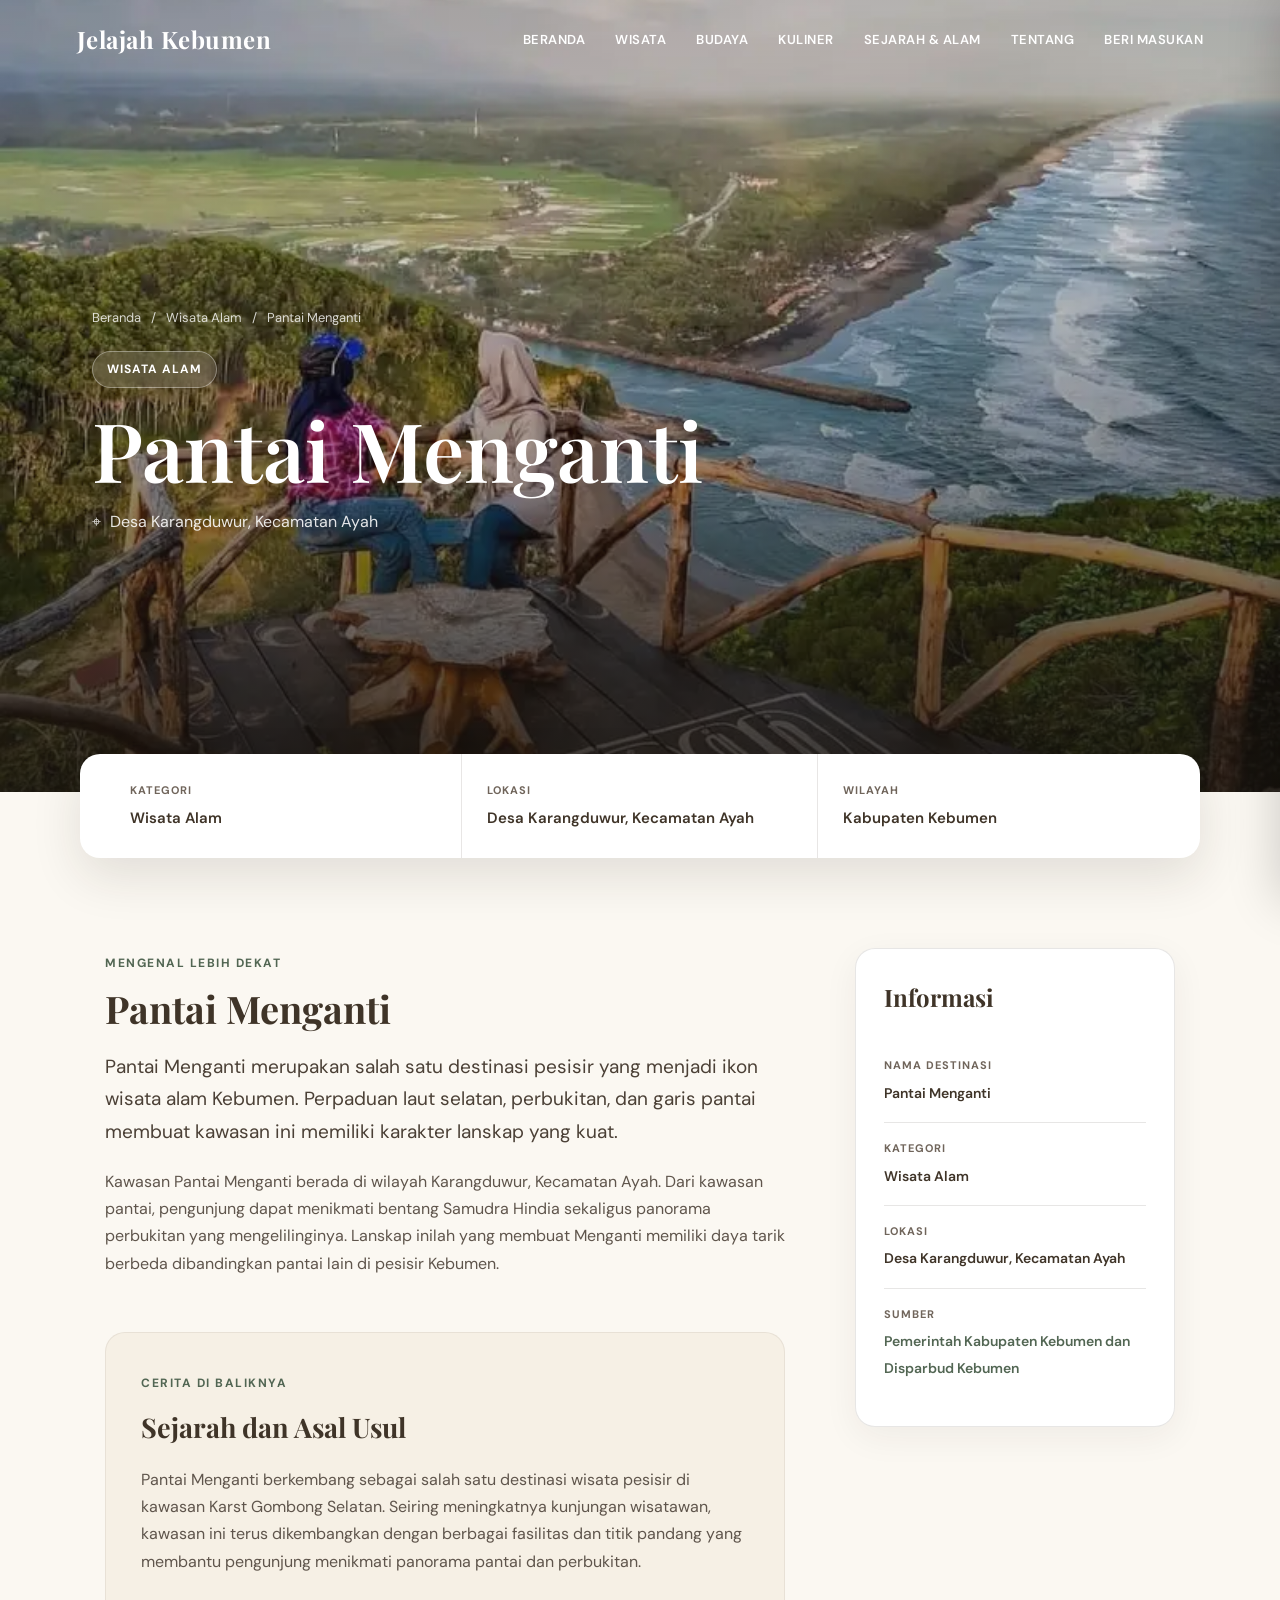
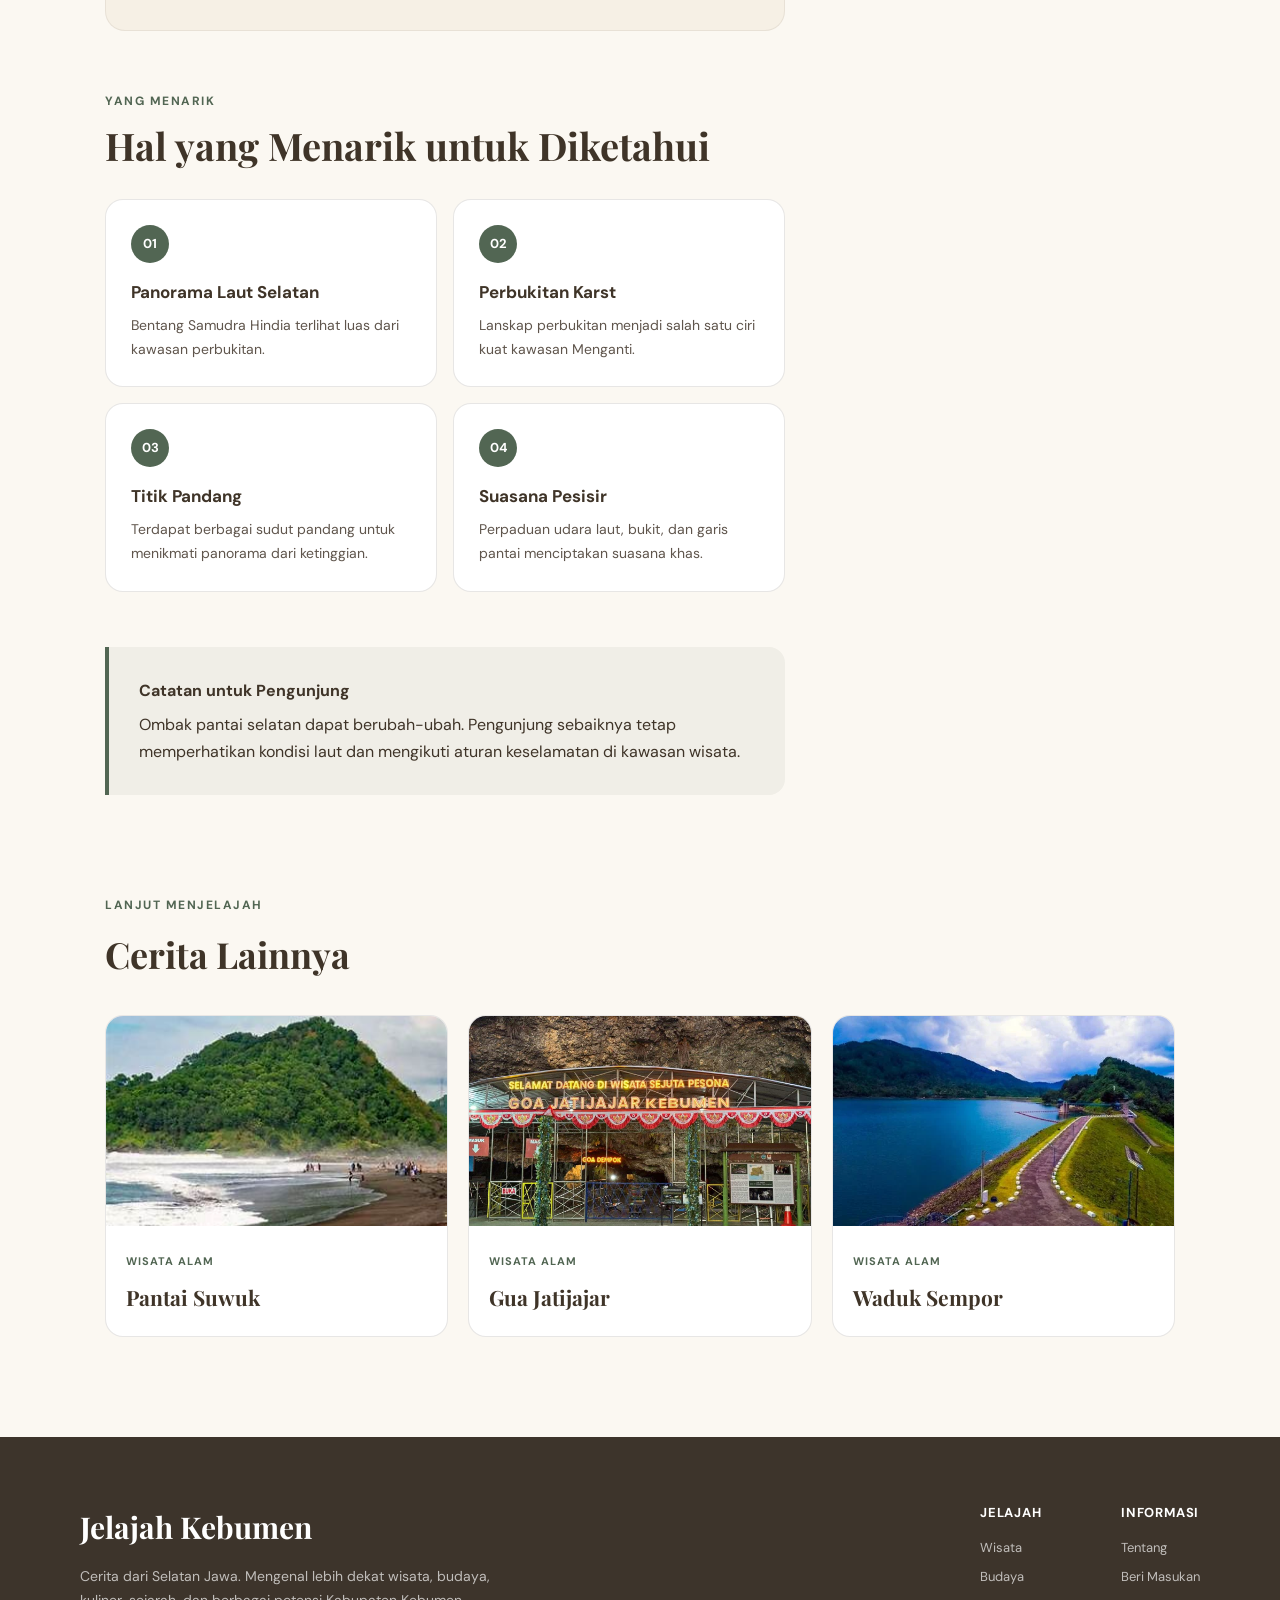
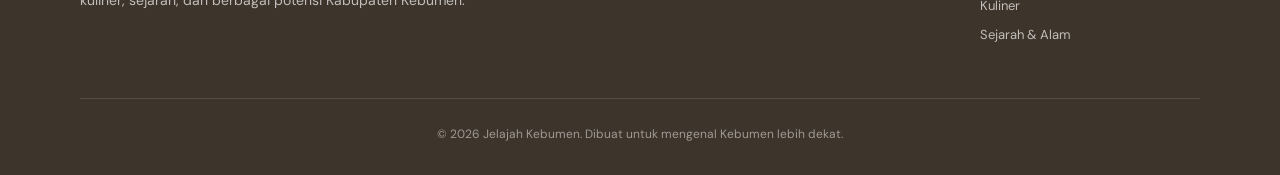
==== commit c5d85bdf: "Update print statement from 'Hello' to 'Goodbye'" ====
--- a/detail.html
+++ b/detail.html
@@ -3,2688 +3,2700 @@
 <head>
 <meta charset="UTF-8">
 <meta name="viewport" content="width=device-width, initial-scale=1.0">
-<meta name="theme-color" content="#14233b">
-<title>Jelajah Kebumen | Portal Informasi Kebumen</title>
-<meta name="description" content="Portal digital untuk mengenal wisata, budaya, kuliner, sejarah, dan cerita Kabupaten Kebumen.">
+
+<title>Detail Destinasi | Jelajah Kebumen</title>
 
 <link rel="preconnect" href="https://fonts.googleapis.com">
 <link rel="preconnect" href="https://fonts.gstatic.com" crossorigin>
 
-<link href="https://fonts.googleapis.com/css2?family=DM+Sans:wght@400;500;600;700;800&family=Manrope:wght@500;600;700;800&display=swap" rel="stylesheet">
-
-<link rel="stylesheet" href="https://cdnjs.cloudflare.com/ajax/libs/font-awesome/6.5.2/css/all.min.css">
-<link rel="stylesheet" href="CSS/styles.css">
+<link href="https://fonts.googleapis.com/css2?family=DM+Sans:wght@400;500;600;700&family=Playfair+Display:wght@500;600;700&display=swap" rel="stylesheet">
+
+<style>
+:root{
+    --cream:#f6f0e5;
+    --soft:#fbf8f2;
+    --brown:#3f3428;
+    --muted:#70655b;
+    --green:#526653;
+    --green-dark:#344936;
+    --white:#ffffff;
+    --line:rgba(63,52,40,.12);
+    --shadow:0 18px 50px rgba(45,36,27,.12);
+}
+
+*{
+    margin:0;
+    padding:0;
+    box-sizing:border-box;
+}
+
+html{
+    scroll-behavior:smooth;
+}
+
+body{
+    font-family:"DM Sans",sans-serif;
+    background:var(--soft);
+    color:var(--brown);
+    line-height:1.7;
+}
+
+img{
+    max-width:100%;
+    display:block;
+}
+
+a{
+    color:inherit;
+    text-decoration:none;
+}
+
+button{
+    font:inherit;
+}
+
+/* =========================
+   NAVBAR
+========================= */
+
+.navbar{
+    position:fixed;
+    top:0;
+    left:0;
+    right:0;
+    z-index:1000;
+
+    display:flex;
+    align-items:center;
+    justify-content:space-between;
+
+    height:78px;
+    padding:0 6%;
+
+    color:white;
+
+    transition:.3s ease;
+}
+
+.navbar.scrolled{
+    background:rgba(63,52,40,.94);
+    backdrop-filter:blur(15px);
+    box-shadow:0 8px 30px rgba(0,0,0,.12);
+}
+
+.logo{
+    font-family:"Playfair Display",serif;
+    font-size:24px;
+    font-weight:700;
+    letter-spacing:.5px;
+}
+
+.nav-links{
+    display:flex;
+    align-items:center;
+    gap:30px;
+    list-style:none;
+}
+
+.nav-links a{
+    position:relative;
+    color:white;
+    font-size:13px;
+    font-weight:600;
+    letter-spacing:.5px;
+}
+
+.nav-links a::after{
+    content:"";
+    position:absolute;
+    left:0;
+    bottom:-7px;
+    width:0;
+    height:2px;
+    background:white;
+    transition:.3s;
+}
+
+.nav-links a:hover::after{
+    width:100%;
+}
+
+.menu-button{
+    display:none;
+    width:42px;
+    height:42px;
+    border:1px solid rgba(255,255,255,.4);
+    border-radius:50%;
+    background:rgba(255,255,255,.1);
+    color:white;
+    cursor:pointer;
+}
+
+/* =========================
+   MOBILE MENU
+========================= */
+
+.menu-backdrop{
+    position:fixed;
+    inset:0;
+    z-index:1100;
+
+    background:rgba(0,0,0,.45);
+
+    opacity:0;
+    visibility:hidden;
+    transition:.3s;
+}
+
+.menu-backdrop.active{
+    opacity:1;
+    visibility:visible;
+}
+
+.menu-drawer{
+    position:fixed;
+    top:0;
+    right:-330px;
+    z-index:1200;
+
+    width:310px;
+    height:100vh;
+
+    padding:35px 28px;
+
+    background:var(--cream);
+
+    box-shadow:-20px 0 50px rgba(0,0,0,.2);
+
+    transition:.4s ease;
+}
+
+.menu-drawer.active{
+    right:0;
+}
+
+.menu-close{
+    display:flex;
+    align-items:center;
+    justify-content:center;
+
+    width:40px;
+    height:40px;
+
+    margin-left:auto;
+
+    border:0;
+    border-radius:50%;
+
+    background:var(--brown);
+    color:white;
+
+    cursor:pointer;
+}
+
+.mobile-nav{
+    margin-top:55px;
+    display:flex;
+    flex-direction:column;
+    gap:23px;
+}
+
+.mobile-nav a{
+    font-family:"Playfair Display",serif;
+    font-size:24px;
+    color:var(--brown);
+}
+
+/* =========================
+   HERO
+========================= */
+
+.detail-hero{
+    position:relative;
+    min-height:88vh;
+
+    display:flex;
+    align-items:flex-end;
+
+    overflow:hidden;
+
+    background:#302920;
+}
+
+.detail-hero img{
+    position:absolute;
+    inset:0;
+
+    width:100%;
+    height:100%;
+
+    object-fit:cover;
+}
+
+.hero-overlay{
+    position:absolute;
+    inset:0;
+
+    background:
+        linear-gradient(
+            to top,
+            rgba(25,20,15,.85) 0%,
+            rgba(25,20,15,.38) 45%,
+            rgba(25,20,15,.12) 75%,
+            rgba(25,20,15,.2) 100%
+        );
+}
+
+.hero-content{
+    position:relative;
+    z-index:2;
+
+    width:100%;
+    max-width:1250px;
+
+    margin:auto;
+    padding:130px 6% 80px;
+
+    color:white;
+}
+
+.breadcrumb{
+    display:flex;
+    align-items:center;
+    gap:10px;
+
+    margin-bottom:22px;
+
+    font-size:13px;
+    color:rgba(255,255,255,.8);
+}
+
+.breadcrumb a:hover{
+    color:white;
+}
+
+.hero-category{
+    display:inline-flex;
+
+    padding:7px 14px;
+    margin-bottom:18px;
+
+    border:1px solid rgba(255,255,255,.35);
+    border-radius:50px;
+
+    background:rgba(255,255,255,.12);
+    backdrop-filter:blur(10px);
+
+    font-size:12px;
+    font-weight:700;
+    letter-spacing:1px;
+    text-transform:uppercase;
+}
+
+.hero-content h1{
+    max-width:850px;
+
+    margin-bottom:16px;
+
+    font-family:"Playfair Display",serif;
+    font-size:clamp(42px,7vw,82px);
+    line-height:1.05;
+    font-weight:600;
+}
+
+.hero-location{
+    display:flex;
+    align-items:center;
+    gap:9px;
+
+    font-size:16px;
+    color:rgba(255,255,255,.88);
+}
+
+/* =========================
+   INFO STRIP
+========================= */
+
+.info-strip{
+    position:relative;
+    z-index:5;
+
+    max-width:1120px;
+
+    margin:-38px auto 0;
+    padding:0 25px;
+
+    display:grid;
+    grid-template-columns:repeat(3,1fr);
+
+    background:white;
+
+    border-radius:20px;
+
+    box-shadow:var(--shadow);
+}
+
+.info-item{
+    padding:27px 25px;
+
+    border-right:1px solid var(--line);
+}
+
+.info-item:last-child{
+    border-right:0;
+}
+
+.info-label{
+    display:block;
+
+    margin-bottom:4px;
+
+    color:var(--muted);
+
+    font-size:11px;
+    font-weight:700;
+    letter-spacing:1px;
+    text-transform:uppercase;
+}
+
+.info-value{
+    font-weight:600;
+    font-size:15px;
+}
+
+/* =========================
+   MAIN
+========================= */
+
+.main-wrapper{
+    max-width:1120px;
+
+    margin:auto;
+    padding:90px 25px 100px;
+
+    display:grid;
+    grid-template-columns:minmax(0,1fr) 320px;
+
+    gap:70px;
+}
+
+.article{
+    min-width:0;
+}
+
+.section-label{
+    display:inline-block;
+
+    margin-bottom:12px;
+
+    color:var(--green);
+
+    font-size:12px;
+    font-weight:700;
+    letter-spacing:1.5px;
+    text-transform:uppercase;
+}
+
+.article h2{
+    margin-bottom:20px;
+
+    font-family:"Playfair Display",serif;
+    font-size:38px;
+    line-height:1.2;
+}
+
+.article p{
+    margin-bottom:20px;
+
+    color:#5f554c;
+    font-size:16px;
+}
+
+.intro{
+    font-size:19px !important;
+    color:#4b4036 !important;
+}
+
+/* =========================
+   HISTORY
+========================= */
+
+.history-box{
+    margin:55px 0;
+    padding:35px;
+
+    border-radius:20px;
+
+    background:var(--cream);
+    border:1px solid rgba(63,52,40,.08);
+}
+
+.history-box h3{
+    margin-bottom:15px;
+
+    font-family:"Playfair Display",serif;
+    font-size:27px;
+}
+
+/* =========================
+   HIGHLIGHTS
+========================= */
+
+.highlight-grid{
+    display:grid;
+    grid-template-columns:repeat(2,1fr);
+    gap:16px;
+
+    margin-top:30px;
+}
+
+.highlight-card{
+    padding:25px;
+
+    border:1px solid var(--line);
+    border-radius:18px;
+
+    background:white;
+
+    transition:.3s ease;
+}
+
+.highlight-card:hover{
+    transform:translateY(-5px);
+    box-shadow:var(--shadow);
+}
+
+.highlight-number{
+    display:flex;
+    align-items:center;
+    justify-content:center;
+
+    width:38px;
+    height:38px;
+
+    margin-bottom:15px;
+
+    border-radius:50%;
+
+    background:var(--green);
+    color:white;
+
+    font-size:13px;
+    font-weight:700;
+}
+
+.highlight-card h4{
+    margin-bottom:7px;
+    font-size:17px;
+}
+
+.highlight-card p{
+    margin:0;
+    font-size:14px;
+}
+
+/* =========================
+   NOTE
+========================= */
+
+.note-box{
+    margin-top:55px;
+    padding:30px;
+
+    border-left:4px solid var(--green);
+
+    background:#f0eee7;
+    border-radius:0 16px 16px 0;
+}
+
+.note-box strong{
+    display:block;
+    margin-bottom:7px;
+}
+
+/* =========================
+   SIDEBAR
+========================= */
+
+.sidebar{
+    position:relative;
+}
+
+.sidebar-card{
+    position:sticky;
+    top:105px;
+
+    padding:28px;
+
+    background:white;
+
+    border:1px solid var(--line);
+    border-radius:20px;
+
+    box-shadow:0 10px 35px rgba(45,36,27,.06);
+}
+
+.sidebar-card h3{
+    margin-bottom:22px;
+
+    font-family:"Playfair Display",serif;
+    font-size:24px;
+}
+
+.sidebar-row{
+    padding:16px 0;
+
+    border-bottom:1px solid var(--line);
+}
+
+.sidebar-row:last-child{
+    border-bottom:0;
+}
+
+.sidebar-label{
+    display:block;
+
+    margin-bottom:4px;
+
+    color:var(--muted);
+
+    font-size:11px;
+    font-weight:700;
+    letter-spacing:1px;
+    text-transform:uppercase;
+}
+
+.sidebar-value{
+    font-size:14px;
+    font-weight:600;
+}
+
+.source-link{
+    color:var(--green);
+    word-break:break-word;
+}
+
+/* =========================
+   RELATED
+========================= */
+
+.related{
+    max-width:1120px;
+
+    margin:auto;
+    padding:0 25px 100px;
+}
+
+.related-heading{
+    margin-bottom:30px;
+}
+
+.related-heading span{
+    display:block;
+
+    margin-bottom:8px;
+
+    color:var(--green);
+
+    font-size:12px;
+    font-weight:700;
+    letter-spacing:1.5px;
+    text-transform:uppercase;
+}
+
+.related-heading h2{
+    font-family:"Playfair Display",serif;
+    font-size:36px;
+}
+
+.related-grid{
+    display:grid;
+    grid-template-columns:repeat(3,1fr);
+    gap:20px;
+}
+
+.related-card{
+    overflow:hidden;
+
+    border:1px solid var(--line);
+    border-radius:18px;
+
+    background:white;
+
+    transition:.3s ease;
+}
+
+.related-card:hover{
+    transform:translateY(-5px);
+    box-shadow:var(--shadow);
+}
+
+.related-image{
+    height:210px;
+    overflow:hidden;
+}
+
+.related-image img{
+    width:100%;
+    height:100%;
+    object-fit:cover;
+
+    transition:.5s ease;
+}
+
+.related-card:hover .related-image img{
+    transform:scale(1.05);
+}
+
+.related-content{
+    padding:20px;
+}
+
+.related-content span{
+    color:var(--green);
+
+    font-size:11px;
+    font-weight:700;
+    letter-spacing:1px;
+    text-transform:uppercase;
+}
+
+.related-content h3{
+    margin-top:7px;
+
+    font-family:"Playfair Display",serif;
+    font-size:21px;
+}
+
+/* =========================
+   ERROR
+========================= */
+
+.error-state{
+    min-height:80vh;
+
+    display:flex;
+    align-items:center;
+    justify-content:center;
+
+    padding:120px 25px;
+
+    text-align:center;
+}
+
+.error-inner{
+    max-width:550px;
+}
+
+.error-inner h1{
+    margin-bottom:15px;
+
+    font-family:"Playfair Display",serif;
+    font-size:50px;
+}
+
+.error-inner p{
+    margin-bottom:25px;
+    color:var(--muted);
+}
+
+.back-home{
+    display:inline-flex;
+
+    padding:12px 22px;
+
+    border-radius:50px;
+
+    background:var(--green);
+    color:white;
+
+    font-weight:600;
+}
+
+/* =========================
+   FOOTER
+========================= */
+
+footer{
+    padding:65px 6% 30px;
+
+    background:#3d342b;
+    color:white;
+}
+
+.footer-inner{
+    max-width:1120px;
+    margin:auto;
+
+    display:flex;
+    justify-content:space-between;
+    gap:40px;
+
+    padding-bottom:45px;
+}
+
+.footer-brand{
+    max-width:420px;
+}
+
+.footer-brand h2{
+    margin-bottom:12px;
+
+    font-family:"Playfair Display",serif;
+    font-size:30px;
+}
+
+.footer-brand p{
+    color:rgba(255,255,255,.68);
+    font-size:14px;
+}
+
+.footer-links{
+    display:flex;
+    gap:50px;
+}
+
+.footer-column h4{
+    margin-bottom:13px;
+
+    font-size:13px;
+    letter-spacing:.8px;
+    text-transform:uppercase;
+}
+
+.footer-column a{
+    display:block;
+
+    margin-bottom:7px;
+
+    color:rgba(255,255,255,.68);
+
+    font-size:13px;
+}
+
+.footer-column a:hover{
+    color:white;
+}
+
+.footer-bottom{
+    max-width:1120px;
+    margin:auto;
+
+    padding-top:25px;
+
+    border-top:1px solid rgba(255,255,255,.12);
+
+    color:rgba(255,255,255,.5);
+
+    font-size:12px;
+
+    text-align:center;
+}
+
+/* =========================
+   BACK TO TOP
+========================= */
+
+.back-top{
+    position:fixed;
+    right:25px;
+    bottom:25px;
+    z-index:800;
+
+    width:45px;
+    height:45px;
+
+    display:flex;
+    align-items:center;
+    justify-content:center;
+
+    border:0;
+    border-radius:50%;
+
+    background:var(--green);
+    color:white;
+
+    cursor:pointer;
+
+    opacity:0;
+    visibility:hidden;
+
+    transform:translateY(10px);
+
+    transition:.3s;
+}
+
+.back-top.show{
+    opacity:1;
+    visibility:visible;
+    transform:translateY(0);
+}
+
+/* =========================
+   RESPONSIVE
+========================= */
+
+@media(max-width:900px){
+
+    .nav-links{
+        display:none;
+    }
+
+    .menu-button{
+        display:flex;
+        align-items:center;
+        justify-content:center;
+    }
+
+    .detail-hero{
+        min-height:78vh;
+    }
+
+    .hero-content{
+        padding:120px 6% 60px;
+    }
+
+    .info-strip{
+        margin:-25px 20px 0;
+    }
+
+    .main-wrapper{
+        grid-template-columns:1fr;
+        gap:45px;
+    }
+
+    .sidebar-card{
+        position:static;
+    }
+
+    .related-grid{
+        grid-template-columns:repeat(2,1fr);
+    }
+
+    .footer-inner{
+        flex-direction:column;
+    }
+
+    .footer-links{
+        flex-wrap:wrap;
+    }
+}
+
+@media(max-width:600px){
+
+    .navbar{
+        height:68px;
+        padding:0 20px;
+    }
+
+    .logo{
+        font-size:21px;
+    }
+
+    .detail-hero{
+        min-height:72vh;
+    }
+
+    .hero-content{
+        padding:100px 22px 45px;
+    }
+
+    .hero-content h1{
+        font-size:43px;
+    }
+
+    .hero-location{
+        font-size:14px;
+    }
+
+    .info-strip{
+        grid-template-columns:1fr;
+
+        margin:0 15px;
+
+        border-radius:0 0 18px 18px;
+    }
+
+    .info-item{
+        border-right:0;
+        border-bottom:1px solid var(--line);
+    }
+
+    .info-item:last-child{
+        border-bottom:0;
+    }
+
+    .main-wrapper{
+        padding:60px 20px 75px;
+    }
+
+    .article h2{
+        font-size:31px;
+    }
+
+    .intro{
+        font-size:17px !important;
+    }
+
+    .history-box{
+        padding:25px;
+    }
+
+    .highlight-grid{
+        grid-template-columns:1fr;
+    }
+
+    .related{
+        padding:0 20px 75px;
+    }
+
+    .related-grid{
+        grid-template-columns:1fr;
+    }
+
+    .related-image{
+        height:230px;
+    }
+
+    footer{
+        padding:50px 20px 25px;
+    }
+
+    .footer-links{
+        display:grid;
+        grid-template-columns:1fr 1fr;
+        gap:25px;
+    }
+}
+</style>
 </head>
 
 <body>
 
-<div class="topline">
-  <div class="topline-inner">
-    <span>
-      <i class="fa-solid fa-location-dot"></i>
-      KABUPATEN KEBUMEN · JAWA TENGAH
-    </span>
-
-    <span>
-      Portal Cerita, Informasi & Eksplorasi Kebumen
-    </span>
-  </div>
-</div>
-
-
-<header class="portal-header" id="mainNavbar">
-
-  <div class="header-inner">
-
-    <button
-      class="menu-button"
-      id="menuButton"
-      aria-label="Buka menu"
-      aria-expanded="false"
-    >
-      <i class="fa-solid fa-bars"></i>
-      <span>MENU</span>
+<!-- =========================
+     NAVBAR
+========================= -->
+
+<header class="navbar" id="navbar">
+
+    <a href="index.html" class="logo">
+        Jelajah Kebumen
+    </a>
+
+    <nav>
+        <ul class="nav-links">
+            <li><a href="index.html">BERANDA</a></li>
+            <li><a href="index.html#jelajah">WISATA</a></li>
+            <li><a href="index.html#budaya">BUDAYA</a></li>
+            <li><a href="index.html#kuliner">KULINER</a></li>
+            <li><a href="index.html#sejarah">SEJARAH & ALAM</a></li>
+            <li><a href="about.html">TENTANG</a></li>
+            <li><a href="feedback.html">BERI MASUKAN</a></li>
+        </ul>
+    </nav>
+
+    <button class="menu-button" id="menuButton" aria-label="Buka menu">
+        ☰
     </button>
 
-
-    <a class="portal-brand" href="index.html">
-
-      <span class="brand-emblem">
-        <i class="fa-solid fa-compass"></i>
-      </span>
-
-      <span>
-        <strong>
-          JELAJAH<span>KEBUMEN</span>
-        </strong>
-
-        <small>
-          CERITA DARI SELATAN JAWA
-        </small>
-      </span>
-
-    </a>
-
-
-    <form class="header-search" id="headerSearchForm">
-
-      <i class="fa-solid fa-magnifying-glass"></i>
-
-      <input
-        id="headerSearch"
-        type="search"
-        placeholder="Cari wisata, budaya, kuliner..."
-        autocomplete="off"
-        aria-label="Cari"
-      >
-
-    </form>
-
-
-    <nav class="portal-nav" id="portalNav">
-
-      <a class="active" href="index.html">
-        BERANDA
-      </a>
-
-      <a
-        href="index.html?category=wisata#jelajah"
-        data-nav-category="wisata"
-      >
-        WISATA
-      </a>
-
-      <a
-        href="index.html?category=budaya#jelajah"
-        data-nav-category="budaya"
-      >
-        BUDAYA
-      </a>
-
-      <a
-        href="index.html?category=kuliner#jelajah"
-        data-nav-category="kuliner"
-      >
-        KULINER
-      </a>
-
-      <a
-        href="index.html?category=sejarah#jelajah"
-        data-nav-category="sejarah"
-      >
-        SEJARAH
-      </a>
-
-      <a href="about.html">
-        TENTANG
-      </a>
-
-      <a class="header-cta" href="feedback.html">
-        BERI MASUKAN
-      </a>
-
+</header>
+
+
+<!-- =========================
+     MOBILE MENU
+========================= -->
+
+<div class="menu-backdrop" id="menuBackdrop"></div>
+
+<aside class="menu-drawer" id="menuDrawer">
+
+    <button class="menu-close" id="menuClose">
+        ✕
+    </button>
+
+    <nav class="mobile-nav">
+        <a href="index.html">Beranda</a>
+        <a href="index.html#jelajah">Wisata</a>
+        <a href="index.html#budaya">Budaya</a>
+        <a href="index.html#kuliner">Kuliner</a>
+        <a href="index.html#sejarah">Sejarah & Alam</a>
+        <a href="about.html">Tentang</a>
+        <a href="feedback.html">Beri Masukan</a>
     </nav>
 
-  </div>
-
-</header>
-
-
-<div
-  class="menu-drawer-backdrop"
-  id="menuBackdrop"
-  hidden
-></div>
-
-
-<aside
-  class="menu-drawer"
-  id="menuDrawer"
-  aria-hidden="true"
->
-
-  <div class="menu-drawer-head">
-
-    <div>
-
-      <span class="mini-label">
-        JELAJAH KEBUMEN
-      </span>
-
-      <h2>
-        Menu Utama
-      </h2>
+</aside>
+
+
+<!-- =========================
+     CONTENT
+========================= -->
+
+<main id="pageContent"></main>
+
+
+<!-- =========================
+     FOOTER
+========================= -->
+
+<footer>
+
+    <div class="footer-inner">
+
+        <div class="footer-brand">
+
+            <h2>Jelajah Kebumen</h2>
+
+            <p>
+                Cerita dari Selatan Jawa. Mengenal lebih dekat
+                wisata, budaya, kuliner, sejarah, dan berbagai
+                potensi Kabupaten Kebumen.
+            </p>
+
+        </div>
+
+
+        <div class="footer-links">
+
+            <div class="footer-column">
+
+                <h4>Jelajah</h4>
+
+                <a href="index.html#jelajah">Wisata</a>
+                <a href="index.html#budaya">Budaya</a>
+                <a href="index.html#kuliner">Kuliner</a>
+                <a href="index.html#sejarah">Sejarah & Alam</a>
+
+            </div>
+
+
+            <div class="footer-column">
+
+                <h4>Informasi</h4>
+
+                <a href="about.html">Tentang</a>
+                <a href="feedback.html">Beri Masukan</a>
+
+            </div>
+
+        </div>
 
     </div>
 
-    <button
-      id="menuClose"
-      class="drawer-close"
-      aria-label="Tutup menu"
-    >
-      <i class="fa-solid fa-xmark"></i>
-    </button>
-
-  </div>
-
-
-  <nav class="drawer-nav">
-
-    <a href="index.html">
-      Beranda
-      <i class="fa-solid fa-arrow-right"></i>
-    </a>
-
-    <a href="index.html?category=wisata#jelajah">
-      Wisata
-      <i class="fa-solid fa-arrow-right"></i>
-    </a>
-
-    <a href="index.html?category=budaya#jelajah">
-      Budaya
-      <i class="fa-solid fa-arrow-right"></i>
-    </a>
-
-    <a href="index.html?category=kuliner#jelajah">
-      Kuliner
-      <i class="fa-solid fa-arrow-right"></i>
-    </a>
-
-    <a href="index.html?category=sejarah#jelajah">
-      Sejarah & Alam
-      <i class="fa-solid fa-arrow-right"></i>
-    </a>
-
-    <a href="about.html">
-      Tentang Kebumen
-      <i class="fa-solid fa-arrow-right"></i>
-    </a>
-
-    <a href="feedback.html">
-      Beri Masukan
-      <i class="fa-solid fa-arrow-right"></i>
-    </a>
-
-  </nav>
-
-
-  <div class="drawer-note">
-
-    <strong>
-      Lebih dekat dengan Kebumen.
-    </strong>
-
-    <span>
-      Temukan cerita, tempat, tradisi, dan rasa khas dari selatan Jawa.
-    </span>
-
-  </div>
-
-</aside>
-
-
-<main>
-
-
-<!-- =========================================================
-     HERO
-========================================================= -->
-
-<section class="hero-portal">
-
-  <img
-    src="images/wisata1.jpg"
-    alt="Pemandangan pesisir Kebumen"
-  >
-
-  <div class="hero-shade"></div>
-
-
-  <div class="hero-copy">
-
-    <span class="hero-tag">
-      DESTINASI PILIHAN · KEBUMEN
-    </span>
-
-    <h1>
-      Selalu ada cerita<br>
-      di <em>Kebumen.</em>
-    </h1>
-
-    <p>
-      Temukan pesona pantai, budaya, kuliner, sejarah,
-      dan cerita lokal dari kabupaten di selatan Jawa.
-    </p>
-
-    <a href="#jelajah" class="hero-button">
-      JELAJAHI SEKARANG
-      <i class="fa-solid fa-arrow-right"></i>
-    </a>
-
-  </div>
-
-
-  <div class="hero-caption">
-
-    <span>01</span>
-
-    <b>
-      Pantai & Pesisir Selatan
-    </b>
-
-    <small>
-      Geser untuk menjelajahi cerita berikutnya
-    </small>
-
-  </div>
-
-
-  <div
-    class="hero-dots"
-    aria-label="Pilihan cerita"
-  >
-
-    <button
-      class="active"
-      data-hero-slide="0"
-      aria-label="Cerita 1"
-    ></button>
-
-    <button
-      data-hero-slide="1"
-      aria-label="Cerita 2"
-    ></button>
-
-    <button
-      data-hero-slide="2"
-      aria-label="Cerita 3"
-    ></button>
-
-    <button
-      data-hero-slide="3"
-      aria-label="Cerita 4"
-    ></button>
-
-  </div>
-
-</section>
-
-
-<!-- =========================================================
-     QUICK LINKS
-========================================================= -->
-
-<section class="quick-links">
-
-  <a href="#jelajah" data-quick="wisata">
-    <i class="fa-solid fa-mountain-sun"></i>
-    <span>Wisata Kebumen</span>
-  </a>
-
-  <a href="#budaya" data-quick="budaya">
-    <i class="fa-solid fa-masks-theater"></i>
-    <span>Budaya Lokal</span>
-  </a>
-
-  <a href="#kuliner" data-quick="kuliner">
-    <i class="fa-solid fa-bowl-food"></i>
-    <span>Kuliner Khas</span>
-  </a>
-
-  <a href="#sejarah" data-quick="sejarah">
-    <i class="fa-solid fa-landmark"></i>
-    <span>Sejarah & Alam</span>
-  </a>
-
-</section>
-
-
-<!-- =========================================================
-     JELAJAH KEBUMEN
-========================================================= -->
-
-<section class="portal-section" id="jelajah">
-
-  <div class="section-head">
-
-    <div>
-
-      <span class="mini-label">
-        JELAJAH KEBUMEN
-      </span>
-
-      <h2>
-        Lebih dekat dengan Kebumen.
-      </h2>
+
+    <div class="footer-bottom">
+
+        © <span id="currentYear"></span> Jelajah Kebumen.
+        Dibuat untuk mengenal Kebumen lebih dekat.
 
     </div>
 
-
-    <div class="section-tools">
-
-      <button
-        class="round-btn"
-        id="scrollPrev"
-        aria-label="Sebelumnya"
-      >
-        <i class="fa-solid fa-chevron-left"></i>
-      </button>
-
-      <button
-        class="round-btn"
-        id="scrollNext"
-        aria-label="Berikutnya"
-      >
-        <i class="fa-solid fa-chevron-right"></i>
-      </button>
-
-    </div>
-
-  </div>
-
-
-  <div class="search-row">
-
-    <div class="big-search">
-
-      <i class="fa-solid fa-magnifying-glass"></i>
-
-      <input
-        id="exploreSearch"
-        type="search"
-        placeholder="Cari destinasi, budaya, makanan..."
-        autocomplete="off"
-      >
-
-    </div>
-
-
-    <div
-      class="filters"
-      role="tablist"
-    >
-
-      <button
-        class="filter active"
-        data-category="semua"
-      >
-        Semua
-      </button>
-
-      <button
-        class="filter"
-        data-category="wisata"
-      >
-        Wisata
-      </button>
-
-      <button
-        class="filter"
-        data-category="budaya"
-      >
-        Budaya
-      </button>
-
-      <button
-        class="filter"
-        data-category="kuliner"
-      >
-        Kuliner
-      </button>
-
-      <button
-        class="filter"
-        data-category="sejarah"
-      >
-        Sejarah & Alam
-      </button>
-
-    </div>
-
-  </div>
-
-
-  <div
-    class="result-note"
-    id="resultCount"
-  >
-    Menampilkan cerita Kebumen
-  </div>
-
-
-  <div
-    class="card-rail"
-    id="exploreGrid"
-  >
-
-
-    <!-- =====================================================
-         WISATA
-    ====================================================== -->
-
-
-    <!-- 01 -->
-    <article
-      class="portal-card"
-      data-category="wisata"
-      data-search="pantai menganti wisata kebumen"
-    >
-
-      <a href="detail.html?id=menganti">
-
-        <div class="card-image">
-
-          <img
-            src="images/wisata.jpg"
-            alt="Pantai Menganti"
-          >
-
-          <span>WISATA</span>
+</footer>
+
+
+<button class="back-top" id="backTop" aria-label="Kembali ke atas">
+    ↑
+</button>
+
+
+<script>
+
+/* =========================================================
+   DATA DESTINASI
+========================================================= */
+
+const destinations = {
+
+    /* =========================
+       WISATA ALAM
+    ========================= */
+
+    menganti:{
+        title:"Pantai Menganti",
+        category:"Wisata Alam",
+        location:"Desa Karangduwur, Kecamatan Ayah",
+        image:"images/wisata.jpg",
+
+        intro:
+        "Pantai Menganti merupakan salah satu destinasi pesisir yang menjadi ikon wisata alam Kebumen. Perpaduan laut selatan, perbukitan, dan garis pantai membuat kawasan ini memiliki karakter lanskap yang kuat.",
+
+        description:
+        "Kawasan Pantai Menganti berada di wilayah Karangduwur, Kecamatan Ayah. Dari kawasan pantai, pengunjung dapat menikmati bentang Samudra Hindia sekaligus panorama perbukitan yang mengelilinginya. Lanskap inilah yang membuat Menganti memiliki daya tarik berbeda dibandingkan pantai lain di pesisir Kebumen.",
+
+        history:
+        "Pantai Menganti berkembang sebagai salah satu destinasi wisata pesisir di kawasan Karst Gombong Selatan. Seiring meningkatnya kunjungan wisatawan, kawasan ini terus dikembangkan dengan berbagai fasilitas dan titik pandang yang membantu pengunjung menikmati panorama pantai dan perbukitan.",
+
+        highlights:[
+            ["01","Panorama Laut Selatan","Bentang Samudra Hindia terlihat luas dari kawasan perbukitan."],
+            ["02","Perbukitan Karst","Lanskap perbukitan menjadi salah satu ciri kuat kawasan Menganti."],
+            ["03","Titik Pandang","Terdapat berbagai sudut pandang untuk menikmati panorama dari ketinggian."],
+            ["04","Suasana Pesisir","Perpaduan udara laut, bukit, dan garis pantai menciptakan suasana khas."]
+        ],
+
+        note:
+        "Ombak pantai selatan dapat berubah-ubah. Pengunjung sebaiknya tetap memperhatikan kondisi laut dan mengikuti aturan keselamatan di kawasan wisata.",
+
+        source:"Pemerintah Kabupaten Kebumen dan Disparbud Kebumen"
+    },
+
+
+    suwuk:{
+        title:"Pantai Suwuk",
+        category:"Wisata Alam",
+        location:"Desa Tambakmulyo, Kecamatan Puring",
+        image:"images/suwuk.jpeg",
+
+        intro:
+        "Pantai Suwuk merupakan salah satu pantai yang cukup dikenal di pesisir selatan Kebumen. Kawasannya menawarkan suasana pantai yang luas dengan panorama laut dan ruang terbuka.",
+
+        description:
+        "Pantai Suwuk berada di kawasan pesisir selatan Kebumen. Area pantai yang luas membuat kawasan ini cocok untuk menikmati suasana laut, berjalan di tepi pantai, dan menghabiskan waktu bersama keluarga.",
+
+        history:
+        "Pantai Suwuk berkembang sebagai salah satu kawasan wisata pantai di wilayah Puring. Pengembangan kawasan wisata dilakukan secara bertahap untuk memberikan ruang rekreasi bagi masyarakat sekaligus memperkenalkan potensi pesisir Kebumen.",
+
+        highlights:[
+            ["01","Garis Pantai","Bentang pantai yang luas menjadi daya tarik utama."],
+            ["02","Panorama Laut","Pengunjung dapat menikmati pemandangan laut selatan secara langsung."],
+            ["03","Ruang Terbuka","Kawasan pantai memberikan ruang untuk berjalan dan bersantai."],
+            ["04","Wisata Keluarga","Suasana kawasan cocok untuk kegiatan rekreasi bersama keluarga."]
+        ],
+
+        note:
+        "Jangan berenang terlalu jauh karena karakter ombak pantai selatan dapat cukup kuat.",
+
+        source:"Pemerintah Kabupaten Kebumen"
+    },
+
+
+    jatijajar:{
+        title:"Gua Jatijajar",
+        category:"Wisata Alam",
+        location:"Desa Jatijajar, Kecamatan Ayah",
+        image:"images/jatijajar.jpg",
+
+        intro:
+        "Gua Jatijajar merupakan salah satu destinasi wisata alam terkenal di Kebumen. Daya tarik utamanya berupa kawasan gua dengan bentang batu kapur dan ornamen alami di dalamnya.",
+
+        description:
+        "Gua Jatijajar berada di kawasan karst Kecamatan Ayah. Di dalam gua terdapat stalaktit dan stalagmit yang terbentuk melalui proses alam dalam waktu yang sangat panjang. Kawasan ini juga telah dikembangkan menjadi destinasi wisata dengan fasilitas untuk pengunjung.",
+
+        history:
+        "Gua Jatijajar dikenal sebagai salah satu objek wisata unggulan Kebumen dan telah lama menjadi tujuan wisata masyarakat. Keberadaan gua sebagai bagian dari kawasan karst menjadikannya penting tidak hanya dari sisi wisata, tetapi juga sebagai bagian dari bentang alam Kebumen.",
+
+        highlights:[
+            ["01","Ornamen Gua","Stalaktit dan stalagmit menjadi daya tarik utama di dalam gua."],
+            ["02","Kawasan Karst","Gua merupakan bagian dari bentang alam karst Gombong Selatan."],
+            ["03","Wisata Edukasi","Pengunjung dapat mengenal proses pembentukan gua secara langsung."],
+            ["04","Destinasi Unggulan","Jatijajar menjadi salah satu tujuan wisata yang dikenal luas di Kebumen."]
+        ],
+
+        note:
+        "Ikuti jalur kunjungan yang telah disediakan dan jangan menyentuh ornamen gua agar tetap terjaga.",
+
+        source:"Pemerintah Kabupaten Kebumen"
+    },
+
+
+    sempor:{
+        title:"Waduk Sempor",
+        category:"Wisata Alam",
+        location:"Kecamatan Sempor",
+        image:"images/waduksempor.webp",
+
+        intro:
+        "Waduk Sempor merupakan kawasan perairan yang dikelilingi perbukitan dan pepohonan. Pemandangan waduk memberikan suasana yang tenang dan berbeda dari wisata pesisir Kebumen.",
+
+        description:
+        "Waduk Sempor memiliki bentang perairan yang luas dengan perbukitan di sekitarnya. Kawasan ini tidak hanya memiliki fungsi penting sebagai sumber daya air, tetapi juga memiliki potensi wisata alam dan ruang rekreasi.",
+
+        history:
+        "Waduk Sempor dibangun sebagai bagian dari pengelolaan sumber daya air di wilayah Kebumen. Seiring waktu, kawasan waduk juga dikenal masyarakat sebagai tempat menikmati panorama alam dan suasana perairan.",
+
+        highlights:[
+            ["01","Panorama Waduk","Permukaan air yang luas berpadu dengan perbukitan."],
+            ["02","Perbukitan","Kawasan sekitar waduk memiliki lanskap hijau yang menarik."],
+            ["03","Suasana Tenang","Lingkungan waduk memberikan suasana yang relatif sejuk dan tenang."],
+            ["04","Potensi Wisata","Kawasan waduk memiliki potensi untuk kegiatan rekreasi alam."]
+        ],
+
+        note:
+        "Tetap berhati-hati di sekitar badan air dan gunakan area yang memang diperbolehkan untuk aktivitas wisata.",
+
+        source:"Pemerintah Kabupaten Kebumen"
+    },
+
+
+    karangbolong:{
+        title:"Pantai Karangbolong",
+        category:"Wisata Alam",
+        location:"Desa Karangbolong, Kecamatan Buayan",
+        image:"images/karangbolong.png",
+
+        intro:
+        "Pantai Karangbolong dikenal karena karakter tebing dan batu karangnya. Nama Karangbolong sendiri berkaitan dengan keberadaan formasi karang yang menjadi ciri khas kawasan.",
+
+        description:
+        "Pantai Karangbolong berada di Desa Karangbolong, Kecamatan Buayan. Kawasan ini memiliki perpaduan pasir, batu karang, dan tebing yang menghadap ke laut selatan. Lingkungan sekitar juga menjadi bagian dari lanskap pesisir selatan Kebumen.",
+
+        history:
+        "Karangbolong telah lama dikenal sebagai kawasan pesisir Kebumen. Selain wisata pantai, kawasan ini memiliki cerita dan aktivitas masyarakat yang berkaitan dengan lingkungan pesisir serta pemanfaatan sumber daya alam di sekitarnya.",
+
+        highlights:[
+            ["01","Formasi Karang","Batu karang menjadi salah satu karakter utama kawasan."],
+            ["02","Tebing Pesisir","Bentang tebing memberikan sudut pandang yang menarik."],
+            ["03","Laut Selatan","Pengunjung dapat menikmati panorama Samudra Hindia."],
+            ["04","Karakter Pesisir","Lingkungan sekitar memperlihatkan kehidupan khas kawasan pantai selatan."]
+        ],
+
+        note:
+        "Perhatikan batas aman ketika mendekati tebing dan karang karena ombak laut selatan dapat berubah dengan cepat.",
+
+        source:"Disparbud Kabupaten Kebumen"
+    },
+
+
+    logending:{
+        title:"Pantai Logending",
+        category:"Wisata Alam",
+        location:"Desa Ayah, Kecamatan Ayah",
+        image:"images/logending.jpeg",
+
+        intro:
+        "Pantai Logending merupakan kawasan wisata pesisir yang berada di Kecamatan Ayah. Pertemuan antara pantai, muara, dan kawasan perbukitan menjadi karakter menarik dari destinasi ini.",
+
+        description:
+        "Logending memiliki kawasan pesisir yang berdekatan dengan muara Sungai Bodo. Lingkungan tersebut memberikan pemandangan yang berbeda karena pengunjung dapat melihat pertemuan kawasan sungai dan laut.",
+
+        history:
+        "Pantai Logending telah lama menjadi salah satu destinasi wisata di Kecamatan Ayah. Kawasan ini berkembang sebagai tempat rekreasi masyarakat sekaligus menjadi bagian dari jalur wisata pesisir Kebumen.",
+
+        highlights:[
+            ["01","Muara Sungai","Pertemuan aliran sungai dan kawasan laut menjadi pemandangan khas."],
+            ["02","Pesisir","Bentang pantai memberikan suasana khas laut selatan."],
+            ["03","Perbukitan","Lingkungan sekitar masih didominasi kawasan perbukitan."],
+            ["04","Wisata Keluarga","Kawasan dapat digunakan untuk menikmati suasana alam bersama keluarga."]
+        ],
+
+        note:
+        "Perhatikan kondisi muara dan laut sebelum melakukan aktivitas di sekitar air.",
+
+        source:"Pemerintah Kabupaten Kebumen"
+    },
+
+
+    petanahan:{
+        title:"Pantai Petanahan",
+        category:"Wisata Alam",
+        location:"Desa Karanggadung, Kecamatan Petanahan",
+        image:"images/petanahan.jpg",
+
+        intro:
+        "Pantai Petanahan merupakan salah satu pantai yang cukup dikenal di wilayah barat pesisir Kebumen. Kawasan ini memiliki garis pantai luas dan pepohonan yang memberikan suasana teduh.",
+
+        description:
+        "Pantai Petanahan berada di Desa Karanggadung, Kecamatan Petanahan. Kawasan pantai memiliki hamparan pasir yang luas dengan deretan pohon di beberapa bagian. Pemandangan laut dan aktivitas nelayan menjadi bagian dari suasana kawasan.",
+
+        history:
+        "Pantai Petanahan telah lama menjadi salah satu tujuan rekreasi masyarakat Kebumen. Perkembangan kawasan wisata terus dilakukan untuk mendukung aktivitas wisata sekaligus menjaga potensi pesisir.",
+
+        highlights:[
+            ["01","Hamparan Pasir","Area pantai yang luas menjadi ruang utama untuk menikmati suasana pesisir."],
+            ["02","Pepohonan","Pepohonan di sekitar pantai memberikan area yang lebih teduh."],
+            ["03","Panorama Laut","Garis laut selatan terlihat luas dari kawasan pantai."],
+            ["04","Sunset","Waktu sore dapat menjadi momen menarik untuk menikmati perubahan warna langit."]
+        ],
+
+        note:
+        "Ombak Pantai Petanahan cukup kuat sehingga pengunjung sebaiknya tidak berenang sembarangan.",
+
+        source:"Pariwisata Jawa Tengah dan Pemerintah Kabupaten Kebumen"
+    },
+
+
+    watubale:{
+        title:"Pantai Watu Bale",
+        category:"Wisata Alam",
+        location:"Desa Pasir, Kecamatan Ayah",
+        image:"images/watubale.jpg",
+
+        intro:
+        "Pantai Watu Bale menawarkan perpaduan pantai dan perbukitan dengan karakter batuan yang kuat. Kawasan ini cocok bagi pengunjung yang ingin menikmati pemandangan laut dari sudut yang lebih tinggi.",
+
+        description:
+        "Pantai Watu Bale berada di wilayah Desa Pasir, Kecamatan Ayah. Dalam data pariwisata Kebumen, kawasan ini dikenal dengan pemandangan pantai dan bukit.",
+
+        history:
+        "Watu Bale berkembang sebagai bagian dari rangkaian destinasi wisata pesisir di Kecamatan Ayah. Lingkungan pantai dan bukit menjadi modal utama pengembangan wisata di kawasan ini.",
+
+        highlights:[
+            ["01","Pantai dan Bukit","Perpaduan dua bentang alam menjadi karakter utama Watu Bale."],
+            ["02","Batuan","Formasi batu memberikan ciri khas pada kawasan."],
+            ["03","Panorama","Ketinggian di beberapa titik memberikan pandangan lebih luas."],
+            ["04","Suasana Alam","Lingkungan masih memiliki nuansa alami yang kuat."]
+        ],
+
+        note:
+        "Berhati-hatilah saat berada di area tebing dan batuan terutama ketika kondisi basah.",
+
+        source:"Disparbud Kabupaten Kebumen"
+    },
+
+
+    pecaron:{
+        title:"Pantai Pecaron",
+        category:"Wisata Alam",
+        location:"Desa Srati, Kecamatan Ayah",
+        image:"images/pecaron.webp",
+
+        intro:
+        "Pantai Pecaron merupakan pantai dengan suasana yang relatif tenang dan dikelilingi tebing hijau. Karakter kawasan membuatnya terasa lebih tersembunyi dibanding beberapa pantai populer di Kebumen.",
+
+        description:
+        "Pantai Pecaron berada di Desa Srati, Kecamatan Ayah. Kawasan ini memiliki pasir kecokelatan, batuan, serta tebing yang mengelilingi sebagian pantai.",
+
+        history:
+        "Pecaron berkembang sebagai bagian dari kawasan wisata pesisir Desa Srati. Potensi alam berupa pantai dan tebing menjadi dasar pengembangan kawasan sebagai destinasi wisata.",
+
+        highlights:[
+            ["01","Tebing Hijau","Vegetasi di sekitar tebing memberikan suasana alami."],
+            ["02","Pantai Tersembunyi","Lokasinya memberikan kesan lebih tenang."],
+            ["03","Pasir Kecokelatan","Warna pasir menjadi bagian dari karakter visual pantai."],
+            ["04","Laut Selatan","Pengunjung dapat menikmati panorama khas pesisir selatan."]
+        ],
+
+        note:
+        "Jangan mendekati tebing yang rawan longsor dan selalu perhatikan kondisi ombak.",
+
+        source:"Disparbud Kabupaten Kebumen"
+    },
+
+
+    bopong:{
+        title:"Pantai Bopong",
+        category:"Wisata Alam",
+        location:"Kecamatan Puring",
+        image:"images/bopong.jpeg",
+
+        intro:
+        "Pantai Bopong merupakan salah satu destinasi pesisir Kebumen yang menawarkan suasana pantai terbuka dan lanskap pesisir yang luas.",
+
+        description:
+        "Kawasan Bopong menjadi salah satu bagian dari rangkaian pantai di wilayah Puring. Lingkungan pesisir memberikan ruang bagi masyarakat dan wisatawan untuk menikmati pemandangan laut.",
+
+        history:
+        "Pantai Bopong berkembang sebagai salah satu destinasi wisata pesisir yang dikenal masyarakat. Potensi alam dan lanskap pantainya menjadi bagian dari pengembangan wisata di kawasan Puring.",
+
+        highlights:[
+            ["01","Laut Selatan","Panorama laut menjadi daya tarik utama."],
+            ["02","Pantai Terbuka","Area pesisir memiliki ruang terbuka yang luas."],
+            ["03","Suasana Santai","Kawasan dapat dinikmati untuk berjalan dan bersantai."],
+            ["04","Pesisir Puring","Menjadi bagian dari rangkaian destinasi pesisir wilayah Puring."]
+        ],
+
+        note:
+        "Tetap berada di area yang aman dan jangan berenang terlalu jauh.",
+
+        source:"Pemerintah Kabupaten Kebumen"
+    },
+
+
+    karangpenganten:{
+        title:"Pantai Karang Penganten",
+        category:"Wisata Alam",
+        location:"Desa Pasir, Kecamatan Ayah",
+        image:"images/karangpenganten.jpg",
+
+        intro:
+        "Pantai Karang Penganten merupakan salah satu pantai di kawasan Pasir, Ayah yang memiliki karakter batuan dan panorama laut selatan.",
+
+        description:
+        "Kawasan Karang Penganten berada di wilayah pesisir Desa Pasir. Pantai dan formasi batuan di sekitarnya menjadi bagian dari lanskap karst pesisir selatan Kebumen.",
+
+        history:
+        "Pantai Karang Penganten tercatat sebagai salah satu objek wisata pesisir di Kecamatan Ayah. Keberadaannya menjadi bagian dari rangkaian destinasi pantai yang tersebar di kawasan Pasir.",
+
+        highlights:[
+            ["01","Batu Karang","Formasi batu menjadi karakter visual kawasan."],
+            ["02","Panorama Laut","Laut selatan terlihat langsung dari kawasan pantai."],
+            ["03","Bentang Karst","Lingkungan sekitar memiliki karakter perbukitan karst."],
+            ["04","Suasana Alami","Kawasan memiliki nuansa pesisir yang masih kuat."]
+        ],
+
+        note:
+        "Perhatikan kondisi batuan dan ombak ketika menjelajahi kawasan.",
+
+        source:"Kabupaten Kebumen dalam Angka"
+    },
+
+
+    kaliratujogosimo:{
+        title:"Pantai Kaliratu Jogosimo",
+        category:"Wisata Alam",
+        location:"Desa Jogosimo, Kecamatan Klirong",
+        image:"images/kaliratujogosimo.webp",
+
+        intro:
+        "Pantai Kaliratu Jogosimo merupakan kawasan pesisir yang berada di wilayah Jogosimo. Kawasan ini memperlihatkan karakter pantai selatan dengan garis laut terbuka dan lingkungan pesisir.",
+
+        description:
+        "Wilayah Jogosimo merupakan salah satu kawasan pesisir Kabupaten Kebumen. Selain panorama laut, kawasan ini juga memiliki aktivitas masyarakat yang berkaitan dengan lingkungan pesisir.",
+
+        history:
+        "Kawasan Jogosimo dikenal sebagai salah satu wilayah pesisir Kebumen. Pengembangan wisata di kawasan ini turut memperkenalkan potensi pantai dan aktivitas masyarakat setempat.",
+
+        highlights:[
+            ["01","Pantai Selatan","Menghadap langsung ke kawasan Samudra Hindia."],
+            ["02","Lingkungan Pesisir","Aktivitas masyarakat menjadi bagian dari karakter kawasan."],
+            ["03","Panorama Terbuka","Bentang laut dapat terlihat luas."],
+            ["04","Wisata Lokal","Menjadi bagian dari potensi wisata pesisir Klirong."]
+        ],
+
+        note:
+        "Perhatikan kondisi gelombang laut sebelum melakukan aktivitas di dekat air.",
+
+        source:"Kabupaten Kebumen dalam Angka"
+    },
+
+
+    setrojenar:{
+        title:"Pantai Setrojenar",
+        category:"Wisata Alam",
+        location:"Desa Setrojenar, Kecamatan Buluspesantren",
+        image:"images/setrojenar.jpg",
+
+        intro:
+        "Pantai Setrojenar menghadirkan bentang pesisir terbuka dengan karakter pasir gelap dan panorama laut selatan. Kawasan ini juga memiliki keterkaitan kuat dengan kehidupan masyarakat pesisir.",
+
+        description:
+        "Pantai Setrojenar berada di wilayah Buluspesantren. Pemandangan laut terbuka, aktivitas nelayan, dan suasana pesisir menjadi bagian dari daya tarik kawasan.",
+
+        history:
+        "Setrojenar merupakan bagian dari kawasan pesisir Kebumen yang telah lama dimanfaatkan oleh masyarakat. Dalam perkembangannya, kawasan pantai juga dikenal sebagai tempat menikmati panorama laut dan matahari terbenam.",
+
+        highlights:[
+            ["01","Pasir Gelap","Karakter pasir menjadi ciri visual pantai."],
+            ["02","Laut Terbuka","Pantai menghadap langsung ke Samudra Hindia."],
+            ["03","Aktivitas Nelayan","Kehidupan masyarakat pesisir dapat menjadi bagian dari pengalaman wisata."],
+            ["04","Sunset","Arah pantai memberikan kesempatan menikmati panorama sore."]
+        ],
+
+        note:
+        "Tetap perhatikan area yang memiliki aktivitas masyarakat dan ikuti aturan setempat.",
+
+        source:"Disparbud Kabupaten Kebumen"
+    },
+
+
+    mliwis:{
+        title:"Pantai Mliwis",
+        category:"Wisata Alam",
+        location:"Kecamatan Ambal",
+        image:"images/mliwis.jpeg",
+
+        intro:
+        "Pantai Mliwis merupakan salah satu destinasi pesisir di wilayah Ambal. Kawasannya menawarkan suasana pantai terbuka dengan panorama laut selatan.",
+
+        description:
+        "Pantai Mliwis menjadi bagian dari kawasan pesisir Kecamatan Ambal. Bentang pantai yang luas memberikan ruang untuk menikmati suasana laut dan aktivitas rekreasi.",
+
+        history:
+        "Pantai Mliwis berkembang sebagai destinasi rekreasi masyarakat di wilayah Ambal. Potensi pantai dan lingkungan pesisir menjadi bagian dari daya tarik kawasan.",
+
+        highlights:[
+            ["01","Pantai Terbuka","Bentang pesisir memberikan pandangan luas ke arah laut."],
+            ["02","Suasana Pesisir","Lingkungan pantai memperlihatkan karakter wilayah selatan Kebumen."],
+            ["03","Ruang Rekreasi","Area pantai dapat digunakan untuk menikmati waktu santai."],
+            ["04","Panorama Sore","Langit sore menjadi salah satu momen menarik untuk dinikmati."]
+        ],
+
+        note:
+        "Hindari berenang di laut terbuka dan perhatikan kondisi gelombang.",
+
+        source:"Pemerintah Kabupaten Kebumen"
+    },
+
+
+    lagunalembupurwo:{
+        title:"Laguna Lembupurwo",
+        category:"Wisata Alam",
+        location:"Desa Lembupurwo, Kecamatan Mirit",
+        image:"images/lagunalembupurwo.png",
+
+        intro:
+        "Laguna Lembupurwo merupakan kawasan wisata alam yang memperlihatkan perpaduan antara perairan laguna dan bentang pesisir selatan.",
+
+        description:
+        "Kawasan Lembupurwo memiliki karakter perairan yang berbeda dari pantai terbuka. Laguna memberikan suasana yang lebih tenang dengan lingkungan vegetasi di sekitarnya.",
+
+        history:
+        "Laguna Lembupurwo berkembang sebagai salah satu potensi wisata alam di kawasan pesisir Mirit. Keberadaan laguna menjadi daya tarik yang membedakannya dari destinasi pantai terbuka.",
+
+        highlights:[
+            ["01","Laguna","Perairan laguna menjadi daya tarik utama kawasan."],
+            ["02","Vegetasi","Lingkungan sekitar perairan masih memiliki banyak vegetasi."],
+            ["03","Pemandangan","Perpaduan air dan lingkungan pesisir menghasilkan lanskap menarik."],
+            ["04","Wisata Alam","Kawasan cocok untuk menikmati suasana alam."]
+        ],
+
+        note:
+        "Gunakan area yang telah ditentukan untuk aktivitas wisata dan jaga kebersihan lingkungan.",
+
+        source:"Pemerintah Kabupaten Kebumen"
+    },
+
+
+    kembar:{
+        title:"Pantai Kembar",
+        category:"Wisata Alam",
+        location:"Desa Tambakmulyo, Kecamatan Puring",
+        image:"images/kembar.png",
+
+        intro:
+        "Pantai Kembar merupakan kawasan wisata pesisir di wilayah Puring yang menawarkan panorama laut selatan dan lingkungan pantai terbuka.",
+
+        description:
+        "Pantai Kembar menjadi bagian dari rangkaian destinasi wisata pesisir di Puring. Lingkungan pantai dan laut terbuka menjadi daya tarik utama bagi pengunjung.",
+
+        history:
+        "Pantai Kembar tercatat sebagai salah satu daya tarik wisata alam Kabupaten Kebumen. Pengembangannya menjadi bagian dari upaya memperkenalkan potensi pesisir di wilayah Puring.",
+
+        highlights:[
+            ["01","Panorama Laut","Bentang laut selatan menjadi pemandangan utama."],
+            ["02","Pantai Terbuka","Kawasan memiliki ruang pesisir yang cukup luas."],
+            ["03","Suasana Alam","Lingkungan pantai memberikan pengalaman wisata yang sederhana."],
+            ["04","Kawasan Puring","Menjadi bagian dari rangkaian pantai di wilayah Puring."]
+        ],
+
+        note:
+        "Perhatikan kondisi ombak dan jangan mendekati air terlalu jauh.",
+
+        source:"Kabupaten Kebumen dalam Angka"
+    },
+
+
+    lampon:{
+        title:"Pantai Lampon",
+        category:"Wisata Alam",
+        location:"Desa Pasir, Kecamatan Ayah",
+        image:"images/lampon.jpeg",
+
+        intro:
+        "Pantai Lampon merupakan kawasan pesisir dengan perpaduan pantai, bukit, dan batuan. Lingkungan perbukitan membuat kawasan ini memiliki banyak sudut pandang menarik.",
+
+        description:
+        "Pantai Lampon berada di wilayah Desa Pasir, Kecamatan Ayah. Kawasan ini menjadi salah satu destinasi wisata pesisir yang memanfaatkan karakter alam perbukitan dan laut selatan.",
+
+        history:
+        "Lampon berkembang sebagai bagian dari kawasan wisata pesisir Ayah. Potensi pantai dan perbukitan menjadi modal pengembangan destinasi yang menawarkan pengalaman menikmati alam dari beberapa sudut pandang.",
+
+        highlights:[
+            ["01","Pantai","Bentang laut selatan menjadi pemandangan utama."],
+            ["02","Bukit","Kawasan perbukitan memberikan sudut pandang dari ketinggian."],
+            ["03","Batuan","Karakter batuan memperkuat lanskap pesisir."],
+            ["04","Panorama","Perpaduan bukit dan laut menghasilkan pemandangan menarik."]
+        ],
+
+        note:
+        "Gunakan alas kaki yang nyaman dan berhati-hati di area berbatu maupun tebing.",
+
+        source:"Pemerintah Kabupaten Kebumen"
+    },
+
+
+    surumanis:{
+        title:"Pantai Surumanis",
+        category:"Wisata Alam",
+        location:"Desa Pasir, Kecamatan Ayah",
+        image:"images/surumanis.webp",
+
+        intro:
+        "Pantai Surumanis merupakan salah satu pantai di kawasan Pasir, Kecamatan Ayah. Pantai ini memiliki panorama laut dan lingkungan perbukitan khas pesisir selatan.",
+
+        description:
+        "Surumanis berada dalam rangkaian destinasi pantai di kawasan Pasir. Data pariwisata Kebumen mencatat kawasan ini sebagai daya tarik wisata alam dengan pemandangan pantai dan lingkungan sekitarnya.",
+
+        history:
+        "Pantai Surumanis berkembang sebagai bagian dari kawasan wisata pesisir Ayah. Potensi alam berupa pantai dan perbukitan menjadi dasar aktivitas wisata di kawasan.",
+
+        highlights:[
+            ["01","Panorama Pantai","Pemandangan laut menjadi daya tarik utama."],
+            ["02","Perbukitan","Lingkungan bukit memperkuat karakter kawasan."],
+            ["03","Lanskap Pesisir","Perpaduan laut, batu, dan bukit memberikan tampilan khas."],
+            ["04","Suasana Alam","Kawasan cocok untuk menikmati panorama tanpa suasana perkotaan."]
+        ],
+
+        note:
+        "Tetap berhati-hati di area tebing dan batu serta ikuti petunjuk pengelola.",
+
+        source:"Disparbud Kabupaten Kebumen"
+    },
+
+
+    /* =========================
+       TAMBAHAN PANTAI
+    ========================= */
+
+    pedalen:{
+        title:"Pantai Pedalen",
+        category:"Wisata Alam",
+        location:"Desa Argopeni, Kecamatan Ayah",
+        image:"images/pedalen.webp",
+
+        intro:
+        "Pantai Pedalen merupakan pantai nelayan yang berada di Desa Argopeni, Kecamatan Ayah. Kawasan ini memiliki karakter yang berbeda dari pantai wisata pada umumnya karena aktivitas perahu nelayan dan kegiatan perikanan menjadi bagian dari suasananya.",
+
+        description:
+        "Pantai Pedalen berada di kawasan pesisir Argopeni. Pantai ini dikenal dengan perahu nelayan yang berjajar di sekitar pantai serta keberadaan tempat pelelangan ikan. Lingkungannya juga dikelilingi bentang karst Gombong Selatan.",
+
+        history:
+        "Pantai Pedalen sejak lama lebih dikenal sebagai pantai nelayan. Dalam perkembangannya, panorama pantai, aktivitas nelayan, serta lingkungan karst membuat kawasan ini turut menjadi bagian dari potensi wisata pesisir Kebumen.",
+
+        highlights:[
+            ["01","Pantai Nelayan","Perahu nelayan menjadi bagian yang sangat kuat dari karakter kawasan."],
+            ["02","TPI","Aktivitas pelelangan ikan memperlihatkan kehidupan ekonomi masyarakat pesisir."],
+            ["03","Kawasan Karst","Pantai berada di lingkungan perbukitan karst Gombong Selatan."],
+            ["04","Panorama Senja","Posisi kawasan memberikan sudut pandang menarik untuk menikmati sore."]
+        ],
+
+        note:
+        "Karena merupakan kawasan yang juga digunakan untuk aktivitas nelayan, pengunjung perlu menjaga jarak dari perahu dan area kerja masyarakat.",
+
+        source:"Pemerintah Kabupaten Kebumen dan Disparbud Kebumen"
+    },
+
+
+    karangagung:{
+        title:"Pantai Karangagung",
+        category:"Wisata Alam",
+        location:"Desa Argopeni, Kecamatan Ayah",
+        image:"images/karangagung.png",
+
+        intro:
+        "Pantai Karangagung merupakan pantai di Desa Argopeni yang memiliki perpaduan pasir dan batu karang. Salah satu karakter yang paling mudah dikenali adalah keberadaan batu karang besar di kawasan pantai.",
+
+        description:
+        "Pantai Karangagung berada tidak jauh dari Pantai Pedalen. Kawasan ini memiliki pasir, batuan, serta lingkungan yang masih relatif alami. Untuk mencapai area pantai, pengunjung perlu berjalan kaki dari area masuk melalui lingkungan yang didominasi pepohonan.",
+
+        history:
+        "Karangagung merupakan salah satu destinasi pesisir yang tercatat dalam data pariwisata Kebumen. Potensi alam berupa pantai dan batu karang menjadi dasar pengembangan kawasan sebagai tujuan wisata.",
+
+        highlights:[
+            ["01","Batu Karang Besar","Batu karang besar menjadi salah satu ikon visual kawasan."],
+            ["02","Pasir Pantai","Berbeda dengan Pedalen yang lebih didominasi batu dan kerikil, Karangagung memiliki area berpasir."],
+            ["03","Suasana Alami","Lingkungan pantai masih memiliki nuansa alami."],
+            ["04","Trek Menuju Pantai","Perjalanan menuju kawasan pantai menjadi bagian dari pengalaman menjelajah."]
+        ],
+
+        note:
+        "Gunakan alas kaki yang nyaman karena akses menuju pantai dapat melibatkan jalan kaki dan medan alami.",
+
+        source:"Disparbud Kebumen dan Pariwisata Jawa Tengah"
+    },
+
+
+    patemon:{
+        title:"Pantai Patemon",
+        category:"Wisata Alam",
+        location:"Desa Pasir, Kecamatan Ayah",
+        image:"images/patemon.jpeg",
+
+        intro:
+        "Pantai Patemon merupakan salah satu destinasi pantai yang berada di Desa Pasir, Kecamatan Ayah. Kawasan ini tercatat sebagai daya tarik wisata alam dengan pemandangan pantai dan pesanggrahan.",
+
+        description:
+        "Pantai Patemon menjadi bagian dari rangkaian destinasi pesisir di kawasan Pasir. Lingkungan pantai dan bangunan pesanggrahan menjadi bagian dari karakter objek wisata yang tercatat dalam data pariwisata Kebumen.",
+
+        history:
+        "Patemon telah tercatat sebagai salah satu daya tarik wisata pantai di Kecamatan Ayah. Pengembangan kawasan menjadi bagian dari rangkaian wisata pesisir yang memanfaatkan potensi alam kawasan Pasir.",
+
+        highlights:[
+            ["01","Panorama Pantai","Laut selatan menjadi pemandangan utama kawasan."],
+            ["02","Pesanggrahan","Keberadaan pesanggrahan menjadi salah satu karakter objek wisata."],
+            ["03","Kawasan Pasir","Berada dalam rangkaian destinasi pantai di Desa Pasir."],
+            ["04","Wisata Alam","Potensi utamanya berasal dari lanskap pesisir."]
+        ],
+
+        note:
+        "Tetap memperhatikan kondisi ombak dan batas aman ketika berada di tepi pantai.",
+
+        source:"DTW Kebumen 2025 — Disparbud Kabupaten Kebumen"
+    },
+
+
+    sawangan:{
+        title:"Pantai dan Air Terjun Sawangan",
+        category:"Wisata Alam",
+        location:"Desa Karangduwur, Kecamatan Ayah",
+        image:"images/sawangan.jpg",
+
+        intro:
+        "Pantai dan Air Terjun Sawangan merupakan destinasi yang menawarkan kombinasi bentang pesisir dan aktivitas petualangan. Kawasan ini berada di Desa Karangduwur, Kecamatan Ayah.",
+
+        description:
+        "Sawangan memiliki karakter yang berbeda karena potensi wisata tidak hanya berasal dari pantai, tetapi juga lingkungan alam dan air terjun. Data pariwisata Kebumen mencatatnya sebagai wisata adventure dan camping ground.",
+
+        history:
+        "Kawasan Sawangan berkembang sebagai bagian dari potensi wisata alam Karangduwur. Kombinasi pantai, perbukitan, dan air terjun menjadikannya salah satu kawasan yang memiliki potensi untuk kegiatan petualangan dan wisata alam.",
+
+        highlights:[
+            ["01","Pantai","Panorama laut selatan menjadi bagian dari pengalaman wisata."],
+            ["02","Air Terjun","Keberadaan air terjun menjadi pembeda utama destinasi ini."],
+            ["03","Adventure","Kawasan memiliki potensi untuk kegiatan wisata petualangan."],
+            ["04","Camping Ground","Data pariwisata Kebumen mencatat adanya potensi camping ground."]
+        ],
+
+        note:
+        "Untuk aktivitas alam seperti trekking dan camping, persiapkan perlengkapan dengan baik dan perhatikan kondisi cuaca.",
+
+        source:"DTW Kebumen 2025 — Disparbud Kabupaten Kebumen"
+    },
+
+
+    cemaraswu:{
+        title:"Pantai Cemara Sewu",
+        category:"Wisata Alam",
+        location:"Desa Karangrejo, Kecamatan Petanahan",
+        image:"images/cemaraswu.jpg",
+
+        intro:
+        "Pantai Cemara Sewu merupakan salah satu destinasi pesisir di Desa Karangrejo, Kecamatan Petanahan. Sesuai namanya, kawasan ini dikenal dengan lingkungan pepohonan cemara yang memberikan suasana berbeda dari pantai terbuka.",
+
+        description:
+        "Pantai Cemara Sewu tercatat sebagai salah satu daya tarik wisata alam Kabupaten Kebumen. Kawasan ini juga menjadi bagian dari pengembangan Desa Wisata Karangrejo, dengan potensi pantai dan berbagai aktivitas masyarakat sekitar.",
+
+        history:
+        "Cemara Sewu berkembang sebagai salah satu potensi wisata Desa Karangrejo. Pengembangan desa wisata turut memperkenalkan potensi pantai sekaligus berbagai potensi lokal lainnya yang ada di masyarakat.",
+
+        highlights:[
+            ["01","Pohon Cemara","Pepohonan menjadi salah satu karakter utama kawasan pantai."],
+            ["02","Suasana Teduh","Vegetasi memberikan area yang lebih nyaman untuk beristirahat."],
+            ["03","Pantai Selatan","Pengunjung tetap dapat menikmati panorama laut selatan."],
+            ["04","Desa Wisata","Cemara Sewu menjadi bagian dari potensi Desa Wisata Karangrejo."]
+        ],
+
+        note:
+        "Jaga kebersihan kawasan terutama di area pepohonan dan jangan merusak vegetasi pantai.",
+
+        source:"Disparbud Kabupaten Kebumen"
+    },
+
+
+    heppi:{
+        title:"Pantai Heppii",
+        category:"Wisata Alam",
+        location:"Desa Ayamputih, Kecamatan Buluspesantren",
+        image:"images/heppi.jpeg",
+
+        intro:
+        "Pantai Heppii merupakan destinasi wisata pantai di Desa Ayamputih, Kecamatan Buluspesantren. Kawasan ini menawarkan suasana pesisir yang berpadu dengan pepohonan rindang dan kedekatannya dengan Muara Sungai Lukulo.",
+
+        description:
+        "Pantai Heppii memiliki karakter yang cukup berbeda karena selain pantai, kawasan ini berdekatan dengan muara Sungai Lukulo. Aktivitas perahu dan keberadaan tempat pelelangan ikan juga menjadi bagian dari suasana kawasan.",
+
+        history:
+        "Pantai Heppii diresmikan sebagai destinasi wisata baru pada 28 April 2024. Pemerintah Kabupaten Kebumen menyebut kawasan ini sebagai tambahan destinasi wisata pantai sekaligus wisata rakyat yang dapat dinikmati masyarakat.",
+
+        highlights:[
+            ["01","Muara Sungai Lukulo","Kedekatan dengan muara menjadi salah satu ciri khas Pantai Heppii."],
+            ["02","Pepohonan Rindang","Pepohonan memberikan suasana yang lebih teduh sejak memasuki kawasan."],
+            ["03","Perahu Nelayan","Aktivitas perahu menjadi bagian dari pemandangan kawasan."],
+            ["04","TPI","Keberadaan tempat pelelangan ikan memperlihatkan aktivitas ekonomi masyarakat pesisir."]
+        ],
+
+        note:
+        "Karena kawasan berdekatan dengan muara dan aktivitas nelayan, perhatikan area perairan dan jangan mengganggu aktivitas masyarakat.",
+
+        source:"Pemerintah Kabupaten Kebumen"
+    },
+
+
+    /* =========================
+       BUDAYA
+    ========================= */
+
+    cepetan:{
+        title:"Tari Cepetan Alas",
+        category:"Budaya",
+        location:"Kawasan Karanggayam, Kebumen",
+        image:"images/budaya.jpg",
+
+        intro:
+        "Cepetan Alas merupakan salah satu kesenian tradisional Kebumen yang memiliki karakter pertunjukan kuat dengan penggunaan topeng.",
+
+        description:
+        "Pertunjukan Cepetan Alas menampilkan penari dengan berbagai karakter topeng. Kesenian ini menjadi bagian dari kekayaan budaya masyarakat Kebumen dan sering dipentaskan dalam kegiatan masyarakat.",
+
+        history:
+        "Cepetan Alas berkembang dari tradisi masyarakat di wilayah Kebumen. Kesenian ini diwariskan secara turun-temurun dan terus dipertahankan melalui kelompok seni serta berbagai kegiatan budaya.",
+
+        highlights:[
+            ["01","Topeng","Penggunaan topeng menjadi identitas visual utama pertunjukan."],
+            ["02","Gerak Tari","Gerakan penari memiliki karakter yang kuat dan dinamis."],
+            ["03","Musik Tradisional","Pertunjukan menggunakan iringan musik tradisional."],
+            ["04","Warisan Budaya","Kesenian menjadi bagian dari identitas budaya masyarakat Kebumen."]
+        ],
+
+        note:
+        "Pertunjukan budaya dapat berbeda sesuai kelompok seni dan acara penyelenggara.",
+
+        source:"Pemerintah Kabupaten Kebumen"
+    },
+
+
+    lawet:{
+        title:"Tari Lawet",
+        category:"Budaya",
+        location:"Kabupaten Kebumen",
+        image:"images/budaya2.jpg",
+
+        intro:
+        "Tari Lawet merupakan salah satu tarian khas Kebumen yang terinspirasi dari burung lawet dan kehidupan masyarakat yang berkaitan dengan gua.",
+
+        description:
+        "Gerakan Tari Lawet menggambarkan karakter burung lawet yang lincah. Tarian ini menjadi salah satu identitas budaya Kebumen dan sering digunakan dalam kegiatan seni maupun acara daerah.",
+
+        history:
+        "Tari Lawet dikembangkan sebagai bagian dari seni budaya khas Kebumen. Tarian ini kemudian menjadi salah satu bentuk seni yang memperkenalkan identitas daerah melalui gerak, musik, dan kostum.",
+
+        highlights:[
+            ["01","Burung Lawet","Gerakan tarian terinspirasi dari karakter burung lawet."],
+            ["02","Gerakan Lincah","Gerakan tari memiliki karakter ringan dan dinamis."],
+            ["03","Identitas Daerah","Tari Lawet menjadi salah satu kesenian khas Kebumen."],
+            ["04","Pertunjukan","Dapat ditampilkan dalam berbagai acara budaya dan daerah."]
+        ],
+
+        note:
+        "Pelestarian tari dilakukan melalui sanggar, sekolah, komunitas, dan berbagai kegiatan budaya.",
+
+        source:"Pemerintah Kabupaten Kebumen"
+    },
+
+
+    batik:{
+        title:"Batik Kebumen",
+        category:"Budaya",
+        location:"Kabupaten Kebumen",
+        image:"images/batik.jpg",
+
+        intro:
+        "Batik Kebumen merupakan bagian dari kekayaan kerajinan daerah yang berkembang melalui para perajin lokal.",
+
+        description:
+        "Kerajinan batik di Kebumen memiliki berbagai motif dan karakter yang berkembang sesuai lingkungan serta kreativitas para perajin. Batik menjadi bagian dari ekonomi kreatif sekaligus identitas budaya daerah.",
+
+        history:
+        "Tradisi membatik berkembang melalui masyarakat dan perajin di berbagai wilayah Kebumen. Pengetahuan membatik diwariskan dan dikembangkan dengan menyesuaikan motif serta kebutuhan zaman.",
+
+        highlights:[
+            ["01","Motif Lokal","Motif batik berkembang dengan karakter dan inspirasi daerah."],
+            ["02","Kerajinan Tangan","Proses pembuatannya membutuhkan ketelitian."],
+            ["03","Ekonomi Kreatif","Batik menjadi salah satu produk ekonomi kreatif masyarakat."],
+            ["04","Warisan Budaya","Keterampilan membatik terus diwariskan antar generasi."]
+        ],
+
+        note:
+        "Membeli produk batik lokal dapat menjadi salah satu cara mendukung keberlangsungan perajin.",
+
+        source:"Pemerintah Kabupaten Kebumen"
+    },
+
+
+    ebleg:{
+        title:"Ebleg",
+        category:"Budaya",
+        location:"Kabupaten Kebumen",
+        image:"images/ebleg.jpg",
+
+        intro:
+        "Ebleg merupakan kesenian tradisional yang menggunakan properti kuda kepang sebagai bagian utama pertunjukan.",
+
+        description:
+        "Pertunjukan Ebleg menampilkan penari dengan properti berbentuk kuda. Iringan musik tradisional dan gerakan kelompok menjadi bagian penting dari pertunjukan.",
+
+        history:
+        "Ebleg berkembang sebagai kesenian rakyat di wilayah Kebumen dan sekitarnya. Kesenian ini diwariskan melalui kelompok-kelompok seni masyarakat.",
+
+        highlights:[
+            ["01","Kuda Kepang","Properti kuda menjadi ciri khas pertunjukan."],
+            ["02","Musik Tradisional","Pertunjukan menggunakan iringan musik khas."],
+            ["03","Pertunjukan Kelompok","Kesenian biasanya dimainkan secara bersama-sama."],
+            ["04","Kesenian Rakyat","Ebleg menjadi bagian dari tradisi masyarakat."]
+        ],
+
+        note:
+        "Pertunjukan Ebleg dapat memiliki variasi sesuai kelompok dan acara budaya.",
+
+        source:"Pemerintah Kabupaten Kebumen"
+    },
+
+
+    /* =========================
+       KULINER
+    ========================= */
+
+    sate:{
+        title:"Sate Ambal",
+        category:"Kuliner",
+        location:"Kecamatan Ambal",
+        image:"images/makanan1.jpg",
+
+        intro:
+        "Sate Ambal merupakan salah satu kuliner khas Kebumen yang menggunakan daging ayam dengan bumbu khas berbahan dasar tempe.",
+
+        description:
+        "Keunikan Sate Ambal terletak pada sausnya. Jika sate pada umumnya menggunakan bumbu kacang, Sate Ambal memiliki saus dengan karakter khas yang dibuat dari tempe dan berbagai bumbu.",
+
+        history:
+        "Sate Ambal berkembang di Kecamatan Ambal dan kemudian dikenal luas sebagai salah satu kuliner khas Kebumen. Hidangan ini menjadi bagian dari identitas kuliner daerah.",
+
+        highlights:[
+            ["01","Bumbu Tempe","Saus berbahan tempe menjadi ciri khas utama."],
+            ["02","Daging Ayam","Sate umumnya menggunakan potongan daging ayam."],
+            ["03","Kuliner Lokal","Berkembang dari tradisi kuliner masyarakat Ambal."],
+            ["04","Identitas Kebumen","Menjadi salah satu makanan yang dikenal sebagai kuliner khas daerah."]
+        ],
+
+        note:
+        "Setiap penjual dapat memiliki racikan bumbu yang sedikit berbeda.",
+
+        source:"Pemerintah Kabupaten Kebumen"
+    },
+
+
+    lanting:{
+        title:"Lanting",
+        category:"Kuliner",
+        location:"Kabupaten Kebumen",
+        image:"images/makanan4.jpg",
+
+        intro:
+        "Lanting merupakan camilan khas Kebumen berbahan dasar singkong yang memiliki bentuk kecil menyerupai angka delapan.",
+
+        description:
+        "Lanting dibuat melalui proses pengolahan singkong yang kemudian dibentuk dan digoreng. Camilan ini tersedia dalam berbagai rasa dan menjadi salah satu oleh-oleh yang mudah ditemukan di Kebumen.",
+
+        history:
+        "Lanting telah lama menjadi bagian dari industri makanan rumahan masyarakat Kebumen. Produksinya berkembang menjadi usaha kecil dan menengah yang mendukung ekonomi lokal.",
+
+        highlights:[
+            ["01","Berbahan Singkong","Bahan utamanya berasal dari singkong."],
+            ["02","Bentuk Khas","Bentuk angka delapan menjadi ciri yang mudah dikenali."],
+            ["03","Beragam Rasa","Kini tersedia dalam berbagai varian rasa."],
+            ["04","Oleh-oleh","Sering dibawa sebagai buah tangan dari Kebumen."]
+        ],
+
+        note:
+        "Lanting cocok dijadikan oleh-oleh karena relatif mudah dibawa dan disimpan.",
+
+        source:"Pemerintah Kabupaten Kebumen"
+    },
+
+
+    penggel:{
+        title:"Nasi Penggel",
+        category:"Kuliner",
+        location:"Kabupaten Kebumen",
+        image:"images/makanan3.jpg",
+
+        intro:
+        "Nasi Penggel merupakan kuliner khas Kebumen yang memiliki penyajian dan bentuk nasi yang unik.",
+
+        description:
+        "Nasi Penggel biasanya disajikan dalam bentuk kepalan-kepalan kecil bersama sayur dan lauk. Hidangan ini menjadi salah satu makanan tradisional yang memiliki karakter kuat.",
+
+        history:
+        "Nasi Penggel berkembang sebagai makanan masyarakat Kebumen. Hingga sekarang, hidangan ini masih dapat ditemukan di sejumlah tempat makan tradisional.",
+
+        highlights:[
+            ["01","Bentuk Nasi","Nasi disajikan dalam bentuk kepalan kecil."],
+            ["02","Sayur","Biasanya disajikan bersama sayur dengan kuah."],
+            ["03","Lauk","Berbagai lauk dapat menjadi pendamping."],
+            ["04","Kuliner Tradisional","Menjadi salah satu makanan yang identik dengan Kebumen."]
+        ],
+
+        note:
+        "Komposisi lauk dan sayur dapat berbeda tergantung penjual.",
+
+        source:"Pemerintah Kabupaten Kebumen"
+    },
+
+
+    jipang:{
+        title:"Jipang Kacang",
+        category:"Kuliner",
+        location:"Kabupaten Kebumen",
+        image:"images/makanan2.jpg",
+
+        intro:
+        "Jipang kacang merupakan camilan tradisional yang memadukan kacang dengan gula sehingga menghasilkan rasa manis dan tekstur khas.",
+
+        description:
+        "Jipang dibuat dengan mencampurkan kacang dan bahan pemanis kemudian dicetak hingga mengeras. Camilan ini menjadi salah satu produk makanan tradisional yang dapat ditemukan sebagai oleh-oleh.",
+
+        history:
+        "Jipang merupakan salah satu bentuk olahan makanan tradisional yang telah berkembang di masyarakat. Produksi rumahan membuatnya tetap bertahan sebagai bagian dari kuliner lokal.",
+
+        highlights:[
+            ["01","Kacang","Kacang menjadi bahan utama camilan."],
+            ["02","Rasa Manis","Gula memberikan rasa manis yang khas."],
+            ["03","Tekstur Renyah","Proses pembuatannya menghasilkan tekstur yang khas."],
+            ["04","Oleh-oleh","Cocok dibawa sebagai buah tangan."]
+        ],
+
+        note:
+        "Simpan dalam wadah tertutup agar tekstur tetap renyah.",
+
+        source:"Pemerintah Kabupaten Kebumen"
+    },
+
+
+    /* =========================
+       SEJARAH & ALAM
+    ========================= */
+
+    benteng:{
+        title:"Benteng Van der Wijck",
+        category:"Sejarah",
+        location:"Desa Sidayu, Kecamatan Gombong",
+        image:"images/sejarahkota.jpg",
+
+        intro:
+        "Benteng Van der Wijck merupakan bangunan bersejarah peninggalan masa kolonial yang menjadi salah satu ikon wisata sejarah di Kebumen.",
+
+        description:
+        "Bangunan benteng memiliki struktur bata dengan bentuk yang khas. Saat ini kawasan benteng dimanfaatkan sebagai destinasi wisata sejarah dan edukasi.",
+
+        history:
+        "Benteng Van der Wijck berkaitan dengan sejarah pertahanan pada masa pemerintahan kolonial Belanda. Bangunan ini menjadi salah satu peninggalan sejarah yang masih dapat dikunjungi di Kebumen.",
+
+        highlights:[
+            ["01","Bangunan Bersejarah","Struktur benteng menjadi saksi perjalanan sejarah."],
+            ["02","Arsitektur","Bentuk bangunan memiliki karakter khas bangunan pertahanan."],
+            ["03","Wisata Edukasi","Pengunjung dapat mengenal sejarah melalui bangunan secara langsung."],
+            ["04","Ikon Gombong","Benteng menjadi salah satu identitas wisata sejarah di wilayah Gombong."]
+        ],
+
+        note:
+        "Hormati kawasan bangunan bersejarah dengan tidak merusak atau mencoret bagian bangunan.",
+
+        source:"Pemerintah Kabupaten Kebumen"
+    },
+
+
+    sejarah:{
+        title:"Sejarah Kabupaten Kebumen",
+        category:"Sejarah",
+        location:"Kabupaten Kebumen",
+        image:"images/sejarahkota2.jpg",
+
+        intro:
+        "Kebumen memiliki perjalanan sejarah yang panjang, mulai dari perkembangan wilayah, pemerintahan, masyarakat, hingga berbagai peninggalan budaya dan sejarah yang masih dapat ditemui.",
+
+        description:
+        "Perkembangan Kabupaten Kebumen tidak terlepas dari perjalanan wilayah di Jawa Tengah bagian selatan. Berbagai peninggalan sejarah, bangunan lama, tradisi, dan cerita masyarakat menjadi bagian dari identitas daerah.",
+
+        history:
+        "Sejarah Kebumen berkaitan dengan perkembangan wilayah dan pemerintahan yang berlangsung dari masa ke masa. Nama, wilayah administrasi, dan kehidupan masyarakat mengalami berbagai perubahan hingga terbentuk menjadi Kabupaten Kebumen seperti sekarang.",
+
+        highlights:[
+            ["01","Warisan Sejarah","Berbagai peninggalan masih dapat ditemukan di sejumlah wilayah."],
+            ["02","Budaya","Tradisi masyarakat menjadi bagian penting dari identitas daerah."],
+            ["03","Bangunan Lama","Sejumlah bangunan bersejarah menjadi bagian dari wisata edukasi."],
+            ["04","Identitas Daerah","Sejarah membentuk karakter masyarakat dan wilayah Kebumen."]
+        ],
+
+        note:
+        "Sejarah daerah memiliki banyak versi dan sumber. Untuk penelitian akademik, gunakan dokumen dan sumber sejarah resmi.",
+
+        source:"Pemerintah Kabupaten Kebumen"
+    },
+
+
+    geopark:{
+        title:"Kawasan Geopark Kebumen",
+        category:"Alam",
+        location:"Kabupaten Kebumen",
+        image:"images/geopark.jpg",
+
+        intro:
+        "Kawasan Geopark Kebumen memperlihatkan kekayaan geologi dan bentang alam yang membentuk karakter wilayah Kebumen.",
+
+        description:
+        "Bentang alam Kebumen memiliki berbagai formasi geologi, mulai dari kawasan karst, perbukitan, pantai, hingga batuan yang menyimpan cerita tentang proses pembentukan bumi.",
+
+        history:
+        "Potensi geologi Kebumen menjadi dasar pengembangan kawasan geopark yang menggabungkan aspek geologi, keanekaragaman hayati, dan budaya masyarakat. Konsep geopark juga bertujuan mendukung edukasi dan pembangunan berkelanjutan.",
+
+        highlights:[
+            ["01","Geologi","Berbagai formasi batuan menjadi bagian penting dari kawasan."],
+            ["02","Karst","Kawasan karst Gombong Selatan merupakan salah satu bentang alam penting."],
+            ["03","Pesisir","Pantai dan tebing menjadi bagian dari keragaman geologi."],
+            ["04","Edukasi","Geopark dapat menjadi sarana mengenal proses pembentukan bumi."]
+        ],
+
+        note:
+        "Menjaga kawasan geologi berarti tidak mengambil batuan atau merusak formasi alam yang ada.",
+
+        source:"Pemerintah Kabupaten Kebumen"
+    },
+
+
+    kebumen:{
+        title:"Kebumen Hari Ini",
+        category:"Tentang Kebumen",
+        location:"Kabupaten Kebumen, Jawa Tengah",
+        image:"images/sejarahkota2.jpg",
+
+        intro:
+        "Kebumen merupakan kabupaten di pesisir selatan Jawa Tengah yang memiliki perpaduan kawasan pantai, perbukitan, budaya, kuliner, dan sejarah.",
+
+        description:
+        "Wilayah Kebumen membentang dari kawasan perbukitan di bagian utara hingga pesisir selatan. Keragaman bentang alam tersebut membuat Kebumen memiliki banyak potensi wisata dan budaya.",
+
+        history:
+        "Perjalanan Kebumen terbentuk melalui perkembangan masyarakat, pemerintahan, budaya, dan ekonomi yang berlangsung dari masa ke masa. Saat ini Kebumen terus mengembangkan berbagai potensi daerah dengan tetap mempertahankan karakter lokal.",
+
+        highlights:[
+            ["01","Pesisir Selatan","Kebumen memiliki rangkaian pantai di sepanjang wilayah selatan."],
+            ["02","Kawasan Karst","Bagian selatan memiliki bentang karst yang khas."],
+            ["03","Budaya Lokal","Berbagai kesenian dan tradisi masih berkembang."],
+            ["04","Kuliner","Beragam makanan khas menjadi bagian dari identitas daerah."]
+        ],
+
+        note:
+        "Jelajah Kebumen dibuat sebagai media pengenalan sederhana terhadap berbagai potensi daerah.",
+
+        source:"Pemerintah Kabupaten Kebumen"
+    }
+
+};
+
+
+/* =========================================================
+   QUERY PARAMETER
+========================================================= */
+
+const params = new URLSearchParams(window.location.search);
+
+let requestedId = params.get("id") || "menganti";
+
+/*
+    Link lama "hari-ini" diarahkan ke data Kebumen
+*/
+if(requestedId === "hari-ini"){
+    requestedId = "kebumen";
+}
+
+const destination = destinations[requestedId];
+
+const pageContent = document.getElementById("pageContent");
+
+
+/* =========================================================
+   IMAGE FALLBACK
+========================================================= */
+
+function safeImage(image){
+
+    return `
+        <img
+            src="${image}"
+            alt=""
+            onerror="this.onerror=null;this.src='images/wisata.jpg';"
+        >
+    `;
+
+}
+
+
+/* =========================================================
+   RENDER PAGE
+========================================================= */
+
+function renderPage(){
+
+    if(!destination){
+
+        pageContent.innerHTML = `
+            <section class="error-state">
+
+                <div class="error-inner">
+
+                    <h1>Destinasi Tidak Ditemukan</h1>
+
+                    <p>
+                        Maaf, destinasi yang kamu cari belum tersedia
+                        di dalam data Jelajah Kebumen.
+                    </p>
+
+                    <a href="index.html" class="back-home">
+                        Kembali ke Beranda
+                    </a>
+
+                </div>
+
+            </section>
+        `;
+
+        return;
+    }
+
+
+    const highlightsHTML = destination.highlights.map(item => {
+
+        return `
+            <article class="highlight-card">
+
+                <div class="highlight-number">
+                    ${item[0]}
+                </div>
+
+                <h4>${item[1]}</h4>
+
+                <p>${item[2]}</p>
+
+            </article>
+        `;
+
+    }).join("");
+
+
+    const related = Object.entries(destinations)
+        .filter(([id]) => id !== requestedId)
+        .filter(([id,data]) => data.category === destination.category)
+        .slice(0,3);
+
+
+    /*
+       Kalau kategori terlalu sedikit,
+       ambil destinasi lain.
+    */
+    if(related.length < 3){
+
+        const others = Object.entries(destinations)
+            .filter(([id]) => id !== requestedId)
+            .filter(([id]) => !related.some(item => item[0] === id))
+            .slice(0,3 - related.length);
+
+        related.push(...others);
+
+    }
+
+
+    const relatedHTML = related.map(([id,data]) => {
+
+        return `
+            <a href="detail.html?id=${id}" class="related-card">
+
+                <div class="related-image">
+                    ${safeImage(data.image)}
+                </div>
+
+                <div class="related-content">
+
+                    <span>${data.category}</span>
+
+                    <h3>${data.title}</h3>
+
+                </div>
+
+            </a>
+        `;
+
+    }).join("");
+
+
+    pageContent.innerHTML = `
+
+        <!-- HERO -->
+
+        <section class="detail-hero">
+
+            ${safeImage(destination.image)}
+
+            <div class="hero-overlay"></div>
+
+            <div class="hero-content">
+
+                <div class="breadcrumb">
+
+                    <a href="index.html">Beranda</a>
+
+                    <span>/</span>
+
+                    <span>${destination.category}</span>
+
+                    <span>/</span>
+
+                    <span>${destination.title}</span>
+
+                </div>
+
+
+                <div class="hero-category">
+                    ${destination.category}
+                </div>
+
+
+                <h1>
+                    ${destination.title}
+                </h1>
+
+
+                <div class="hero-location">
+
+                    <span>⌖</span>
+
+                    <span>
+                        ${destination.location}
+                    </span>
+
+                </div>
+
+            </div>
+
+        </section>
+
+
+        <!-- INFO -->
+
+        <section class="info-strip">
+
+            <div class="info-item">
+
+                <span class="info-label">
+                    Kategori
+                </span>
+
+                <span class="info-value">
+                    ${destination.category}
+                </span>
+
+            </div>
+
+
+            <div class="info-item">
+
+                <span class="info-label">
+                    Lokasi
+                </span>
+
+                <span class="info-value">
+                    ${destination.location}
+                </span>
+
+            </div>
+
+
+            <div class="info-item">
+
+                <span class="info-label">
+                    Wilayah
+                </span>
+
+                <span class="info-value">
+                    Kabupaten Kebumen
+                </span>
+
+            </div>
+
+        </section>
+
+
+        <!-- MAIN ARTICLE -->
+
+        <div class="main-wrapper">
+
+            <article class="article">
+
+                <span class="section-label">
+                    Mengenal Lebih Dekat
+                </span>
+
+                <h2>
+                    ${destination.title}
+                </h2>
+
+
+                <p class="intro">
+                    ${destination.intro}
+                </p>
+
+
+                <p>
+                    ${destination.description}
+                </p>
+
+
+                <!-- HISTORY -->
+
+                <div class="history-box">
+
+                    <span class="section-label">
+                        Cerita di Baliknya
+                    </span>
+
+                    <h3>
+                        Sejarah dan Asal Usul
+                    </h3>
+
+                    <p>
+                        ${destination.history}
+                    </p>
+
+                </div>
+
+
+                <!-- HIGHLIGHTS -->
+
+                <span class="section-label">
+                    Yang Menarik
+                </span>
+
+                <h2>
+                    Hal yang Menarik untuk Diketahui
+                </h2>
+
+
+                <div class="highlight-grid">
+
+                    ${highlightsHTML}
+
+                </div>
+
+
+                <!-- NOTE -->
+
+                <div class="note-box">
+
+                    <strong>
+                        Catatan untuk Pengunjung
+                    </strong>
+
+                    <span>
+                        ${destination.note}
+                    </span>
+
+                </div>
+
+            </article>
+
+
+            <!-- SIDEBAR -->
+
+            <aside class="sidebar">
+
+                <div class="sidebar-card">
+
+                    <h3>
+                        Informasi
+                    </h3>
+
+
+                    <div class="sidebar-row">
+
+                        <span class="sidebar-label">
+                            Nama Destinasi
+                        </span>
+
+                        <span class="sidebar-value">
+                            ${destination.title}
+                        </span>
+
+                    </div>
+
+
+                    <div class="sidebar-row">
+
+                        <span class="sidebar-label">
+                            Kategori
+                        </span>
+
+                        <span class="sidebar-value">
+                            ${destination.category}
+                        </span>
+
+                    </div>
+
+
+                    <div class="sidebar-row">
+
+                        <span class="sidebar-label">
+                            Lokasi
+                        </span>
+
+                        <span class="sidebar-value">
+                            ${destination.location}
+                        </span>
+
+                    </div>
+
+
+                    <div class="sidebar-row">
+
+                        <span class="sidebar-label">
+                            Sumber
+                        </span>
+
+                        <span class="sidebar-value source-link">
+                            ${destination.source}
+                        </span>
+
+                    </div>
+
+                </div>
+
+            </aside>
 
         </div>
 
 
-        <div class="card-body">
-
-          <small>
-            01 · PESISIR SELATAN
-          </small>
-
-          <h3>
-            Pantai Menganti
-          </h3>
-
-          <p>
-            Pantai dengan tebing hijau dan panorama laut
-            yang menjadi salah satu ikon Kebumen.
-          </p>
-
-          <b>
-            Selengkapnya
-            <i class="fa-solid fa-arrow-right"></i>
-          </b>
-
-        </div>
-
-      </a>
-
-    </article>
-
-
-    <!-- 02 -->
-    <article
-      class="portal-card"
-      data-category="wisata"
-      data-search="pantai suwuk wisata kebumen"
-    >
-
-      <a href="detail.html?id=suwuk">
-
-        <div class="card-image">
-
-          <img
-            src="images/suwuk.jpeg"
-            alt="Pantai Suwuk"
-          >
-
-          <span>WISATA</span>
-
-        </div>
-
-
-        <div class="card-body">
-
-          <small>
-            02 · PESISIR SELATAN
-          </small>
-
-          <h3>
-            Pantai Suwuk
-          </h3>
-
-          <p>
-            Ruang rekreasi pesisir dengan suasana santai
-            dan bentang alam khas selatan Jawa.
-          </p>
-
-          <b>
-            Selengkapnya
-            <i class="fa-solid fa-arrow-right"></i>
-          </b>
-
-        </div>
-
-      </a>
-
-    </article>
-
-
-    <!-- 03 -->
-    <article
-      class="portal-card"
-      data-category="wisata"
-      data-search="goa jatijajar wisata kebumen"
-    >
-
-      <a href="detail.html?id=jatijajar">
-
-        <div class="card-image">
-
-          <img
-            src="images/jatijajar.jpg"
-            alt="Goa Jatijajar"
-          >
-
-          <span>WISATA</span>
-
-        </div>
-
-
-        <div class="card-body">
-
-          <small>
-            03 · WISATA ALAM
-          </small>
-
-          <h3>
-            Goa Jatijajar
-          </h3>
-
-          <p>
-            Goa wisata yang menyimpan bentukan alam
-            dan cerita yang lekat dengan Kebumen.
-          </p>
-
-          <b>
-            Selengkapnya
-            <i class="fa-solid fa-arrow-right"></i>
-          </b>
-
-        </div>
-
-      </a>
-
-    </article>
-
-
-    <!-- 04 -->
-    <article
-      class="portal-card"
-      data-category="wisata"
-      data-search="waduk sempor wisata kebumen"
-    >
-
-      <a href="detail.html?id=sempor">
-
-        <div class="card-image">
-
-          <img
-            src="images/waduksempor.webp"
-            alt="Waduk Sempor"
-          >
-
-          <span>WISATA</span>
-
-        </div>
-
-
-        <div class="card-body">
-
-          <small>
-            04 · RUANG TERBUKA
-          </small>
-
-          <h3>
-            Waduk Sempor
-          </h3>
-
-          <p>
-            Panorama waduk dan perbukitan yang menghadirkan
-            sisi tenang Kabupaten Kebumen.
-          </p>
-
-          <b>
-            Selengkapnya
-            <i class="fa-solid fa-arrow-right"></i>
-          </b>
-
-        </div>
-
-      </a>
-
-    </article>
-
-
-    <!-- 05 -->
-    <article
-      class="portal-card"
-      data-category="wisata"
-      data-search="pantai karangbolong wisata buayan kebumen gua walet"
-    >
-
-      <a href="detail.html?id=karangbolong">
-
-        <div class="card-image">
-
-          <img
-            src="images/karangbolong.png"
-            alt="Pantai Karangbolong"
-          >
-
-          <span>WISATA</span>
-
-        </div>
-
-
-        <div class="card-body">
-
-          <small>
-            05 · PESISIR & KARANG
-          </small>
-
-          <h3>
-            Pantai Karangbolong
-          </h3>
-
-          <p>
-            Kenali pantai dengan bentang karang khas
-            dan cerita masyarakat pesisir.
-          </p>
-
-          <b>
-            Selengkapnya
-            <i class="fa-solid fa-arrow-right"></i>
-          </b>
-
-        </div>
-
-      </a>
-
-    </article>
-
-
-    <!-- 06 -->
-    <article
-      class="portal-card"
-      data-category="wisata"
-      data-search="pantai logending ayah muara perahu nelayan kebumen"
-    >
-
-      <a href="detail.html?id=logending">
-
-        <div class="card-image">
-
-          <img
-            src="images/logending.jpeg"
-            alt="Pantai Logending"
-          >
-
-          <span>WISATA</span>
-
-        </div>
-
-
-        <div class="card-body">
-
-          <small>
-            06 · MUARA & PESISIR
-          </small>
-
-          <h3>
-            Pantai Logending
-          </h3>
-
-          <p>
-            Suasana muara, perahu nelayan, dan kehidupan
-            pesisir di kawasan Ayah.
-          </p>
-
-          <b>
-            Selengkapnya
-            <i class="fa-solid fa-arrow-right"></i>
-          </b>
-
-        </div>
-
-      </a>
-
-    </article>
-
-
-    <!-- 07 -->
-    <article
-      class="portal-card"
-      data-category="wisata"
-      data-search="pantai petanahan pasir pantai wisata kebumen"
-    >
-
-      <a href="detail.html?id=petanahan">
-
-        <div class="card-image">
-
-          <img
-            src="images/petanahan.jpg"
-            alt="Pantai Petanahan"
-          >
-
-          <span>WISATA</span>
-
-        </div>
-
-
-        <div class="card-body">
-
-          <small>
-            07 · PANTAI SELATAN
-          </small>
-
-          <h3>
-            Pantai Petanahan
-          </h3>
-
-          <p>
-            Hamparan pasir dan cakrawala terbuka yang lekat
-            dengan kehidupan pesisir.
-          </p>
-
-          <b>
-            Selengkapnya
-            <i class="fa-solid fa-arrow-right"></i>
-          </b>
-
-        </div>
-
-      </a>
-
-    </article>
-
-
-    <!-- 08 -->
-    <article
-      class="portal-card"
-      data-category="wisata"
-      data-search="watu bale panorama bukit laut wisata kebumen"
-    >
-
-      <a href="detail.html?id=watubale">
-
-        <div class="card-image">
-
-          <img
-            src="images/watubale.jpg"
-            alt="Watu Bale"
-          >
-
-          <span>WISATA</span>
-
-        </div>
-
-
-        <div class="card-body">
-
-          <small>
-            08 · PANORAMA ALAM
-          </small>
-
-          <h3>
-            Watu Bale
-          </h3>
-
-          <p>
-            Titik pandang untuk menikmati laut lepas
-            dan bentang perbukitan pesisir.
-          </p>
-
-          <b>
-            Selengkapnya
-            <i class="fa-solid fa-arrow-right"></i>
-          </b>
-
-        </div>
-
-      </a>
-
-    </article>
-
-
-    <!-- 09 -->
-    <article
-      class="portal-card"
-      data-category="wisata"
-      data-search="pantai pecaron ayah pantai alami wisata kebumen"
-    >
-
-      <a href="detail.html?id=pecaron">
-
-        <div class="card-image">
-
-          <img
-            src="images/pecaron.webp"
-            alt="Pantai Pecaron"
-          >
-
-          <span>WISATA</span>
-
-        </div>
-
-
-        <div class="card-body">
-
-          <small>
-            09 · PANTAI ALAMI
-          </small>
-
-          <h3>
-            Pantai Pecaron
-          </h3>
-
-          <p>
-            Pantai bernuansa alami dengan lingkungan hijau
-            dan lanskap pesisir yang tenang.
-          </p>
-
-          <b>
-            Selengkapnya
-            <i class="fa-solid fa-arrow-right"></i>
-          </b>
-
-        </div>
-
-      </a>
-
-    </article>
-
-
-    <!-- 10 -->
-    <article
-      class="portal-card"
-      data-category="wisata"
-      data-search="pantai bopong wisata kebumen pasir selatan"
-    >
-
-      <a href="detail.html?id=bopong">
-
-        <div class="card-image">
-
-          <img
-            src="images/bopong.jpeg"
-            alt="Pantai Bopong"
-          >
-
-          <span>WISATA</span>
-
-        </div>
-
-
-        <div class="card-body">
-
-          <small>
-            10 · PESISIR SELATAN
-          </small>
-
-          <h3>
-            Pantai Bopong
-          </h3>
-
-          <p>
-            Pantai dengan suasana pesisir yang tenang
-            dan panorama alam khas selatan Kebumen.
-          </p>
-
-          <b>
-            Selengkapnya
-            <i class="fa-solid fa-arrow-right"></i>
-          </b>
-
-        </div>
-
-      </a>
-
-    </article>
-
-
-    <!-- 11 -->
-    <article
-      class="portal-card"
-      data-category="wisata"
-      data-search="pantai karang penganten karangpenganten wisata kebumen"
-    >
-
-      <a href="detail.html?id=karangpenganten">
-
-        <div class="card-image">
-
-          <img
-            src="images/karangpenganten.jpg"
-            alt="Pantai Karang Penganten"
-          >
-
-          <span>WISATA</span>
-
-        </div>
-
-
-        <div class="card-body">
-
-          <small>
-            11 · PESISIR & KARANG
-          </small>
-
-          <h3>
-            Pantai Karang Penganten
-          </h3>
-
-          <p>
-            Lanskap pantai dan batu karang yang menghadirkan
-            karakter khas pesisir Kebumen.
-          </p>
-
-          <b>
-            Selengkapnya
-            <i class="fa-solid fa-arrow-right"></i>
-          </b>
-
-        </div>
-
-      </a>
-
-    </article>
-
-
-    <!-- 12 -->
-    <article
-      class="portal-card"
-      data-category="wisata"
-      data-search="pantai kaliratu jogosimo wisata kebumen"
-    >
-
-      <a href="detail.html?id=kaliratujogosimo">
-
-        <div class="card-image">
-
-          <img
-            src="images/kaliratujogosimo.webp"
-            alt="Pantai Kaliratu Jogosimo"
-          >
-
-          <span>WISATA</span>
-
-        </div>
-
-
-        <div class="card-body">
-
-          <small>
-            12 · PANTAI SELATAN
-          </small>
-
-          <h3>
-            Pantai Kaliratu Jogosimo
-          </h3>
-
-          <p>
-            Salah satu kawasan pesisir Kebumen dengan
-            panorama laut selatan yang menarik untuk dijelajahi.
-          </p>
-
-          <b>
-            Selengkapnya
-            <i class="fa-solid fa-arrow-right"></i>
-          </b>
-
-        </div>
-
-      </a>
-
-    </article>
-
-
-    <!-- 13 -->
-    <article
-      class="portal-card"
-      data-category="wisata"
-      data-search="pantai setrojenar pantai bocor wisata kebumen"
-    >
-
-      <a href="detail.html?id=setrojenar">
-
-        <div class="card-image">
-
-          <img
-            src="images/setrojenar.jpg"
-            alt="Pantai Setrojenar"
-          >
-
-          <span>WISATA</span>
-
-        </div>
-
-
-        <div class="card-body">
-
-          <small>
-            13 · PESISIR SELATAN
-          </small>
-
-          <h3>
-            Pantai Setrojenar
-          </h3>
-
-          <p>
-            Kawasan pantai selatan dengan hamparan pesisir
-            dan suasana terbuka yang khas.
-          </p>
-
-          <b>
-            Selengkapnya
-            <i class="fa-solid fa-arrow-right"></i>
-          </b>
-
-        </div>
-
-      </a>
-
-    </article>
-
-
-    <!-- 14 -->
-    <article
-      class="portal-card"
-      data-category="wisata"
-      data-search="pantai mliwis wisata kebumen"
-    >
-
-      <a href="detail.html?id=mliwis">
-
-        <div class="card-image">
-
-          <img
-            src="images/mliwis.jpeg"
-            alt="Pantai Mliwis"
-          >
-
-          <span>WISATA</span>
-
-        </div>
-
-
-        <div class="card-body">
-
-          <small>
-            14 · PANTAI SELATAN
-          </small>
-
-          <h3>
-            Pantai Mliwis
-          </h3>
-
-          <p>
-            Destinasi pesisir dengan suasana santai dan
-            pemandangan laut selatan Kebumen.
-          </p>
-
-          <b>
-            Selengkapnya
-            <i class="fa-solid fa-arrow-right"></i>
-          </b>
-
-        </div>
-
-      </a>
-
-    </article>
-
-
-    <!-- 15 -->
-    <article
-      class="portal-card"
-      data-category="wisata"
-      data-search="pantai laguna lembupurwo wisata kebumen laguna"
-    >
-
-      <a href="detail.html?id=lagunalembupurwo">
-
-        <div class="card-image">
-
-          <img
-            src="images/lagunalembupurwo.png"
-            alt="Pantai Laguna Lembupurwo"
-          >
-
-          <span>WISATA</span>
-
-        </div>
-
-
-        <div class="card-body">
-
-          <small>
-            15 · LAGUNA & PESISIR
-          </small>
-
-          <h3>
-            Pantai Laguna Lembupurwo
-          </h3>
-
-          <p>
-            Perpaduan kawasan pantai dan laguna yang menjadi
-            salah satu lanskap menarik di pesisir Kebumen.
-          </p>
-
-          <b>
-            Selengkapnya
-            <i class="fa-solid fa-arrow-right"></i>
-          </b>
-
-        </div>
-
-      </a>
-
-    </article>
-
-
-    <!-- 16 -->
-    <article
-      class="portal-card"
-      data-category="wisata"
-      data-search="pantai kembar terpadu wisata kebumen"
-    >
-
-      <a href="detail.html?id=kembar">
-
-        <div class="card-image">
-
-          <img
-            src="images/kembar.png"
-            alt="Pantai Kembar Terpadu"
-          >
-
-          <span>WISATA</span>
-
-        </div>
-
-
-        <div class="card-body">
-
-          <small>
-            16 · PESISIR SELATAN
-          </small>
-
-          <h3>
-            Pantai Kembar Terpadu
-          </h3>
-
-          <p>
-            Kawasan wisata pesisir dengan panorama laut
-            dan suasana yang cocok untuk menikmati alam.
-          </p>
-
-          <b>
-            Selengkapnya
-            <i class="fa-solid fa-arrow-right"></i>
-          </b>
-
-        </div>
-
-      </a>
-
-    </article>
-
-
-    <!-- 17 -->
-    <article
-      class="portal-card"
-      data-category="wisata"
-      data-search="pantai lampon wisata kebumen ayah"
-    >
-
-      <a href="detail.html?id=lampon">
-
-        <div class="card-image">
-
-          <img
-            src="images/lampon.jpeg"
-            alt="Pantai Lampon"
-          >
-
-          <span>WISATA</span>
-
-        </div>
-
-
-        <div class="card-body">
-
-          <small>
-            17 · PESISIR & BUKIT
-          </small>
-
-          <h3>
-            Pantai Lampon
-          </h3>
-
-          <p>
-            Kawasan pesisir dengan perpaduan bukit,
-            batu karang, dan panorama laut selatan.
-          </p>
-
-          <b>
-            Selengkapnya
-            <i class="fa-solid fa-arrow-right"></i>
-          </b>
-
-        </div>
-
-      </a>
-
-    </article>
-
-
-    <!-- 18 -->
-    <article
-      class="portal-card"
-      data-category="wisata"
-      data-search="pantai surumanis wisata kebumen ayah"
-    >
-
-      <a href="detail.html?id=surumanis">
-
-        <div class="card-image">
-
-          <img
-            src="images/surumanis.webp"
-            alt="Pantai Surumanis"
-          >
-
-          <span>WISATA</span>
-
-        </div>
-
-
-        <div class="card-body">
-
-          <small>
-            18 · PESISIR & BUKIT
-          </small>
-
-          <h3>
-            Pantai Surumanis
-          </h3>
-
-          <p>
-            Pantai dengan karakter tebing dan panorama
-            laut yang menarik untuk dinikmati dari kawasan pesisir.
-          </p>
-
-          <b>
-            Selengkapnya
-            <i class="fa-solid fa-arrow-right"></i>
-          </b>
-
-        </div>
-
-      </a>
-
-    </article>
-
-
-    <!-- 19 -->
-    <article
-      class="portal-card"
-      data-category="wisata"
-      data-search="pantai heppi wisata kebumen ayamputih buluspesantren"
-    >
-
-      <a href="detail.html?id=heppi">
-
-        <div class="card-image">
-
-          <img
-            src="images/heppy.jpeg"
-            alt="Pantai Heppi"
-          >
-
-          <span>WISATA</span>
-
-        </div>
-
-        <div class="card-body">
-
-          <small>
-            19 · PESISIR SELATAN
-          </small>
-
-          <h3>
-            Pantai Heppi
-          </h3>
-
-          <p>
-            Pantai dengan suasana pesisir yang tenang dan
-            pemandangan laut selatan Kebumen.
-          </p>
-
-          <b>
-            Selengkapnya
-            <i class="fa-solid fa-arrow-right"></i>
-          </b>
-
-        </div>
-
-      </a>
-
-    </article>
-
-
-    <!-- 20 -->
-    <article
-      class="portal-card"
-      data-category="wisata"
-      data-search="pantai cemara sewu wisata kebumen karangrejo petanahan"
-    >
-
-      <a href="detail.html?id=cemarasewu">
-
-        <div class="card-image">
-
-          <img
-            src="images/cemarasewu.jpg"
-            alt="Pantai Cemara Sewu"
-          >
-
-          <span>WISATA</span>
-
-        </div>
-
-        <div class="card-body">
-
-          <small>
-            20 · PANTAI SELATAN
-          </small>
-
-          <h3>
-            Pantai Cemara Sewu
-          </h3>
-
-          <p>
-            Kawasan pantai dengan suasana pesisir dan
-            pepohonan yang menjadi ciri khasnya.
-          </p>
-
-          <b>
-            Selengkapnya
-            <i class="fa-solid fa-arrow-right"></i>
-          </b>
-
-        </div>
-
-      </a>
-
-    </article>
-
-
-    <!-- 21 -->
-    <article
-      class="portal-card"
-      data-category="wisata"
-      data-search="pantai sawangan wisata kebumen tambakmulya puring"
-    >
-
-      <a href="detail.html?id=sawangan">
-
-        <div class="card-image">
-
-          <img
-            src="images/sawangan.jpg"
-            alt="Pantai Sawangan"
-          >
-
-          <span>WISATA</span>
-
-        </div>
-
-        <div class="card-body">
-
-          <small>
-            21 · PANTAI SELATAN
-          </small>
-
-          <h3>
-            Pantai Sawangan
-          </h3>
-
-          <p>
-            Pantai di kawasan Puring yang menawarkan suasana
-            alami dan panorama pesisir selatan.
-          </p>
-
-          <b>
-            Selengkapnya
-            <i class="fa-solid fa-arrow-right"></i>
-          </b>
-
-        </div>
-
-      </a>
-
-    </article>
-
-
-    <!-- 22 -->
-    <article
-      class="portal-card"
-      data-category="wisata"
-      data-search="pantai patemon wisata kebumen pasir ayah"
-    >
-
-      <a href="detail.html?id=patemon">
-
-        <div class="card-image">
-
-          <img
-            src="images/patemon.jpeg"
-            alt="Pantai Patemon"
-          >
-
-          <span>WISATA</span>
-
-        </div>
-
-        <div class="card-body">
-
-          <small>
-            22 · PANTAI SELATAN
-          </small>
-
-          <h3>
-            Pantai Patemon
-          </h3>
-
-          <p>
-            Salah satu pantai di kawasan Ayah dengan
-            bentang alam pesisir selatan Kebumen.
-          </p>
-
-          <b>
-            Selengkapnya
-            <i class="fa-solid fa-arrow-right"></i>
-          </b>
-
-        </div>
-
-      </a>
-
-    </article>
-
-
-    <!-- 23 -->
-    <article
-      class="portal-card"
-      data-category="wisata"
-      data-search="pantai karangagung wisata kebumen argopeni ayah"
-    >
-
-      <a href="detail.html?id=karangagung">
-
-        <div class="card-image">
-
-          <img
-            src="images/karangagung.png"
-            alt="Pantai Karangagung"
-          >
-
-          <span>WISATA</span>
-
-        </div>
-
-        <div class="card-body">
-
-          <small>
-            23 · PESISIR & KARANG
-          </small>
-
-          <h3>
-            Pantai Karangagung
-          </h3>
-
-          <p>
-            Pantai di kawasan Argopeni dengan suasana relatif
-            tenang dan pemandangan pesisir selatan.
-          </p>
-
-          <b>
-            Selengkapnya
-            <i class="fa-solid fa-arrow-right"></i>
-          </b>
-
-        </div>
-
-      </a>
-
-    </article>
-
-
-    <!-- 24 -->
-    <article
-      class="portal-card"
-      data-category="wisata"
-      data-search="pantai pedalen wisata kebumen argopeni ayah"
-    >
-
-      <a href="detail.html?id=pedalen">
-
-        <div class="card-image">
-
-          <img
-            src="images/pedalen.webp"
-            alt="Pantai Pedalen"
-          >
-
-          <span>WISATA</span>
-
-        </div>
-
-        <div class="card-body">
-
-          <small>
-            24 · PESISIR SELATAN
-          </small>
-
-          <h3>
-            Pantai Pedalen
-          </h3>
-
-          <p>
-            Pantai di kawasan Argopeni dengan karakter pesisir
-            alami dan pemandangan laut selatan.
-          </p>
-
-          <b>
-            Selengkapnya
-            <i class="fa-solid fa-arrow-right"></i>
-          </b>
-
-        </div>
-
-      </a>
-
-    </article>
-
-
-    <!-- =====================================================
-         BUDAYA
-    ====================================================== -->
-
-    <article
-      class="portal-card"
-      data-category="budaya"
-      data-search="tari cepetan alas budaya kebumen"
-    >
-
-      <a href="detail.html?id=cepetan">
-
-        <div class="card-image">
-
-          <img
-            src="images/budaya.jpg"
-            alt="Tari Cepetan Alas"
-          >
-
-          <span>BUDAYA</span>
-
-        </div>
-
-
-        <div class="card-body">
-
-          <small>
-            25 · SENI PERTUNJUKAN
-          </small>
-
-          <h3>
-            Tari Cepetan Alas
-          </h3>
-
-          <p>
-            Seni pertunjukan tradisional yang menjadi
-            bagian dari identitas budaya Kebumen.
-          </p>
-
-          <b>
-            Selengkapnya
-            <i class="fa-solid fa-arrow-right"></i>
-          </b>
-
-        </div>
-
-      </a>
-
-    </article>
-
-
-    <article
-      class="portal-card"
-      data-category="budaya"
-      data-search="tari lawet budaya kebumen"
-    >
-
-      <a href="detail.html?id=lawet">
-
-        <div class="card-image">
-
-          <img
-            src="images/budaya2.jpg"
-            alt="Tari Lawet"
-          >
-
-          <span>BUDAYA</span>
-
-        </div>
-
-
-        <div class="card-body">
-
-          <small>
-            26 · TARI TRADISIONAL
-          </small>
-
-          <h3>
-            Tari Lawet
-          </h3>
-
-          <p>
-            Gerak tari yang terinspirasi dari kehidupan
-            burung lawet dan sejarah daerah.
-          </p>
-
-          <b>
-            Selengkapnya
-            <i class="fa-solid fa-arrow-right"></i>
-          </b>
-
-        </div>
-
-      </a>
-
-    </article>
-
-
-    <article
-      class="portal-card"
-      data-category="budaya"
-      data-search="batik kebumen budaya"
-    >
-
-      <a href="detail.html?id=batik">
-
-        <div class="card-image">
-
-          <img
-            src="images/batik.jpg"
-            alt="Batik Kebumen"
-          >
-
-          <span>BUDAYA</span>
-
-        </div>
-
-
-        <div class="card-body">
-
-          <small>
-            27 · WARISAN LOKAL
-          </small>
-
-          <h3>
-            Batik Kebumen
-          </h3>
-
-          <p>
-            Motif dan kerajinan batik yang merekam karakter
-            serta kekayaan visual daerah.
-          </p>
-
-          <b>
-            Selengkapnya
-            <i class="fa-solid fa-arrow-right"></i>
-          </b>
-
-        </div>
-
-      </a>
-
-    </article>
-
-
-    <article
-      class="portal-card"
-      data-category="budaya"
-      data-search="ebleg budaya kebumen"
-    >
-
-      <a href="detail.html?id=ebleg">
-
-        <div class="card-image">
-
-          <img
-            src="images/ebleg.jpg"
-            alt="Ebleg"
-          >
-
-          <span>BUDAYA</span>
-
-        </div>
-
-
-        <div class="card-body">
-
-          <small>
-            28 · SENI RAKYAT
-          </small>
-
-          <h3>
-            Ebleg
-          </h3>
-
-          <p>
-            Kesenian rakyat dengan gerak, musik, dan suasana
-            pertunjukan yang khas.
-          </p>
-
-          <b>
-            Selengkapnya
-            <i class="fa-solid fa-arrow-right"></i>
-          </b>
-
-        </div>
-
-      </a>
-
-    </article>
-
-
-    <!-- =====================================================
-         KULINER
-    ====================================================== -->
-
-    <article
-      class="portal-card"
-      data-category="kuliner"
-      data-search="sate ambal kuliner kebumen makanan"
-    >
-
-      <a href="detail.html?id=sate">
-
-        <div class="card-image">
-
-          <img
-            src="images/makanan1.jpg"
-            alt="Sate Ambal"
-          >
-
-          <span>KULINER</span>
-
-        </div>
-
-
-        <div class="card-body">
-
-          <small>
-            29 · KULINER KHAS
-          </small>
-
-          <h3>
-            Sate Ambal
-          </h3>
-
-          <p>
-            Sate khas Ambal dengan bumbu yang menjadi
-            salah satu rasa paling dikenal dari Kebumen.
-          </p>
-
-          <b>
-            Selengkapnya
-            <i class="fa-solid fa-arrow-right"></i>
-          </b>
-
-        </div>
-
-      </a>
-
-    </article>
-
-
-    <article
-      class="portal-card"
-      data-category="kuliner"
-      data-search="lanting kuliner kebumen makanan"
-    >
-
-      <a href="detail.html?id=lanting">
-
-        <div class="card-image">
-
-          <img
-            src="images/makanan4.jpg"
-            alt="Lanting"
-          >
-
-          <span>KULINER</span>
-
-        </div>
-
-
-        <div class="card-body">
-
-          <small>
-            30 · CAMILAN LOKAL
-          </small>
-
-          <h3>
-            Lanting
-          </h3>
-
-          <p>
-            Camilan berbahan singkong yang sederhana,
-            renyah, dan lekat dengan cerita kuliner Kebumen.
-          </p>
-
-          <b>
-            Selengkapnya
-            <i class="fa-solid fa-arrow-right"></i>
-          </b>
-
-        </div>
-
-      </a>
-
-    </article>
-
-
-    <article
-      class="portal-card"
-      data-category="kuliner"
-      data-search="nasi penggel kuliner kebumen makanan"
-    >
-
-      <a href="detail.html?id=penggel">
-
-        <div class="card-image">
-
-          <img
-            src="images/makanan3.jpg"
-            alt="Nasi Penggel"
-          >
-
-          <span>KULINER</span>
-
-        </div>
-
-
-        <div class="card-body">
-
-          <small>
-            31 · MAKANAN TRADISIONAL
-          </small>
-
-          <h3>
-            Nasi Penggel
-          </h3>
-
-          <p>
-            Sajian tradisional yang menjadi bagian dari
-            keseharian dan identitas rasa masyarakat Kebumen.
-          </p>
-
-          <b>
-            Selengkapnya
-            <i class="fa-solid fa-arrow-right"></i>
-          </b>
-
-        </div>
-
-      </a>
-
-    </article>
-
-
-    <article
-      class="portal-card"
-      data-category="kuliner"
-      data-search="jipang kacang kuliner kebumen makanan"
-    >
-
-      <a href="detail.html?id=jipang">
-
-        <div class="card-image">
-
-          <img
-            src="images/makanan2.jpg"
-            alt="Jipang Kacang"
-          >
-
-          <span>KULINER</span>
-
-        </div>
-
-
-        <div class="card-body">
-
-          <small>
-            32 · CAMILAN TRADISIONAL
-          </small>
-
-          <h3>
-            Jipang Kacang
-          </h3>
-
-          <p>
-            Panganan manis tradisional yang masih dibuat
-            dan diwariskan oleh perajin lokal.
-          </p>
-
-          <b>
-            Selengkapnya
-            <i class="fa-solid fa-arrow-right"></i>
-          </b>
-
-        </div>
-
-      </a>
-
-    </article>
-
-
-    <!-- =====================================================
-         SEJARAH & ALAM
-    ====================================================== -->
-
-    <article
-      class="portal-card"
-      data-category="sejarah"
-      data-search="benteng van der wijck sejarah kebumen"
-    >
-
-      <a href="detail.html?id=benteng">
-
-        <div class="card-image">
-
-          <img
-            src="images/sejarahkota.jpg"
-            alt="Benteng Van der Wijck"
-          >
-
-          <span>SEJARAH & ALAM</span>
-
-        </div>
-
-
-        <div class="card-body">
-
-          <small>
-            33 · WARISAN SEJARAH
-          </small>
-
-          <h3>
-            Benteng Van der Wijck
-          </h3>
-
-          <p>
-            Bangunan bersejarah di Gombong yang menjadi
-            salah satu penanda perjalanan masa lalu Kebumen.
-          </p>
-
-          <b>
-            Selengkapnya
-            <i class="fa-solid fa-arrow-right"></i>
-          </b>
-
-        </div>
-
-      </a>
-
-    </article>
-
-
-    <article
-      class="portal-card"
-      data-category="sejarah"
-      data-search="sejarah kebumen panjer kota sejarah"
-    >
-
-      <a href="detail.html?id=sejarah">
-
-        <div class="card-image">
-
-          <img
-            src="images/sejarahkota2.jpg"
-            alt="Jejak Sejarah Kebumen"
-          >
-
-          <span>SEJARAH & ALAM</span>
-
-        </div>
-
-
-        <div class="card-body">
-
-          <small>
-            34 · CERITA KOTA
-          </small>
-
-          <h3>
-            Jejak Sejarah Kebumen
-          </h3>
-
-          <p>
-            Potongan sejarah Panjer dan perjalanan terbentuknya
-            Kabupaten Kebumen dari masa ke masa.
-          </p>
-
-          <b>
-            Selengkapnya
-            <i class="fa-solid fa-arrow-right"></i>
-          </b>
-
-        </div>
-
-      </a>
-
-    </article>
-
-
-    <article
-      class="portal-card"
-      data-category="sejarah"
-      data-search="geopark kebumen geologi alam"
-    >
-
-      <a href="detail.html?id=geopark">
-
-        <div class="card-image">
-
-          <img
-            src="images/geopark.jpg"
-            alt="Geopark Kebumen"
-          >
-
-          <span>SEJARAH & ALAM</span>
-
-        </div>
-
-
-        <div class="card-body">
-
-          <small>
-            35 · GEOLOGI & ALAM
-          </small>
-
-          <h3>
-            Geopark Kebumen
-          </h3>
-
-          <p>
-            Bentang alam yang menghubungkan warisan geologi,
-            lingkungan, dan kehidupan masyarakat.
-          </p>
-
-          <b>
-            Selengkapnya
-            <i class="fa-solid fa-arrow-right"></i>
-          </b>
-
-        </div>
-
-      </a>
-
-    </article>
-
-
-    <article
-      class="portal-card"
-      data-category="sejarah"
-      data-search="kebumen hari ini masyarakat kabupaten"
-    >
-
-      <a href="detail.html?id=kebumen">
-
-        <div class="card-image">
-
-          <img
-            src="images/sejarahkota2.jpg"
-            alt="Kebumen Hari Ini"
-          >
-
-          <span>SEJARAH & ALAM</span>
-
-        </div>
-
-
-        <div class="card-body">
-
-          <small>
-            36 · KEBUMEN MASA KINI
-          </small>
-
-          <h3>
-            Kebumen Hari Ini
-          </h3>
-
-          <p>
-            Melihat Kebumen sebagai ruang hidup yang terus
-            tumbuh tanpa meninggalkan cerita masa lalunya.
-          </p>
-
-          <b>
-            Selengkapnya
-            <i class="fa-solid fa-arrow-right"></i>
-          </b>
-
-        </div>
-
-      </a>
-
-    </article>
-
-
-  </div>
-
-
-  <div
-    class="empty-state"
-    id="exploreEmpty"
-    hidden
-  >
-
-    <i class="fa-regular fa-face-frown"></i>
-
-    <strong>
-      Belum menemukan cerita itu.
-    </strong>
-
-    <span>
-      Coba kata kunci atau kategori lain.
-    </span>
-
-  </div>
-
-</section>
-
-
-<!-- =========================================================
-     BUDAYA
-========================================================= -->
-
-<section
-  class="feature-banner"
-  id="budaya"
->
-
-  <img
-    src="images/ebleg.jpg"
-    alt="Pertunjukan budaya Kebumen"
-  >
-
-  <div class="feature-overlay"></div>
-
-
-  <div class="feature-content">
-
-    <span class="mini-label light">
-      CERITA YANG TERUS HIDUP
-    </span>
-
-    <h2>
-      Budaya Kebumen,<br>
-      warisan yang bergerak.
-    </h2>
-
-    <p>
-      Dari Ebleg, Tari Lawet, Cepetan Alas, hingga batik—
-      kenali tradisi yang membuat Kebumen punya karakter sendiri.
-    </p>
-
-    <a
-      href="#jelajah"
-      class="outline-button"
-      data-focus-category="budaya"
-    >
-      LIHAT BUDAYA
-      <i class="fa-solid fa-arrow-right"></i>
-    </a>
-
-  </div>
-
-
-  <div class="banner-control">
-
-    <button
-      class="round-btn dark"
-      id="culturePrev"
-      aria-label="Cerita budaya sebelumnya"
-    >
-      <i class="fa-solid fa-chevron-left"></i>
-    </button>
-
-    <span id="cultureCounter">
-      01 / 04
-    </span>
-
-    <button
-      class="round-btn dark"
-      id="cultureNext"
-      aria-label="Cerita budaya berikutnya"
-    >
-      <i class="fa-solid fa-chevron-right"></i>
-    </button>
-
-  </div>
-
-</section>
-
-
-<!-- =========================================================
-     KULINER
-========================================================= -->
-
-<section
-  class="portal-section compact"
-  id="kuliner"
->
-
-  <div class="section-head">
-
-    <div>
-
-      <span class="mini-label">
-        INFORMASI KULINER
-      </span>
-
-      <h2>
-        Rasa yang membuat Kebumen mudah diingat.
-      </h2>
-
-    </div>
-
-
-    <a
-      href="#jelajah"
-      class="text-button"
-      data-focus-category="kuliner"
-    >
-      Lihat semua kuliner
-      <i class="fa-solid fa-arrow-right"></i>
-    </a>
-
-  </div>
-
-
-  <div class="news-grid">
-
-    <a
-      class="news-card"
-      href="detail.html?id=sate"
-    >
-
-      <img
-        src="images/makanan1.jpg"
-        alt="Sate Ambal"
-      >
-
-      <div>
-
-        <span>KULINER KHAS</span>
-
-        <h3>
-          Sate Ambal
-        </h3>
-
-        <p>
-          Rasa khas dari pesisir Kebumen yang punya cerita sendiri.
-        </p>
-
-        <small>
-          Baca cerita
-          <i class="fa-solid fa-arrow-right"></i>
-        </small>
-
-      </div>
-
-    </a>
-
-
-    <a
-      class="news-card"
-      href="detail.html?id=lanting"
-    >
-
-      <img
-        src="images/makanan4.jpg"
-        alt="Lanting"
-      >
-
-      <div>
-
-        <span>KULINER KHAS</span>
-
-        <h3>
-          Lanting
-        </h3>
-
-        <p>
-          Camilan lokal yang sederhana tetapi lekat
-          dengan identitas daerah.
-        </p>
-
-        <small>
-          Baca cerita
-          <i class="fa-solid fa-arrow-right"></i>
-        </small>
-
-      </div>
-
-    </a>
-
-
-    <a
-      class="news-card"
-      href="detail.html?id=penggel"
-    >
-
-      <img
-        src="images/makanan3.jpg"
-        alt="Nasi Penggel"
-      >
-
-      <div>
-
-        <span>KULINER KHAS</span>
-
-        <h3>
-          Nasi Penggel
-        </h3>
-
-        <p>
-          Sajian tradisional yang menjadi bagian
-          dari cerita kuliner Kebumen.
-        </p>
-
-        <small>
-          Baca cerita
-          <i class="fa-solid fa-arrow-right"></i>
-        </small>
-
-      </div>
-
-    </a>
-
-  </div>
-
-</section>
-
-
-<!-- =========================================================
-     SEJARAH
-========================================================= -->
-
-<section
-  class="heritage-section"
-  id="sejarah"
->
-
-  <div class="heritage-inner">
-
-    <div class="heritage-copy">
-
-      <span class="mini-label gold">
-        SEJARAH & WARISAN
-      </span>
-
-      <h2>
-        Mengenal Kebumen<br>
-        dari masa ke masa.
-      </h2>
-
-      <p>
-        Perjalanan Kebumen tidak hanya terlihat dari tempat wisata.
-        Ada benteng, jejak kota lama, geopark, dan kisah masyarakat
-        yang membentuk wajah daerah hari ini.
-      </p>
-
-      <a
-        href="about.html"
-        class="solid-button"
-      >
-        KENALI SEJARAH KEBUMEN
-        <i class="fa-solid fa-arrow-right"></i>
-      </a>
-
-    </div>
-
-
-    <div class="heritage-image">
-
-      <img
-        src="images/sejarahkota.jpg"
-        alt="Sejarah Kebumen"
-      >
-
-      <span>
-        JEJAK KOTA LAMA
-      </span>
-
-    </div>
-
-  </div>
-
-</section>
-
-
-<!-- =========================================================
-     MAP
-========================================================= -->
-
-<section class="map-section">
-
-  <div class="map-copy">
-
-    <span class="mini-label">
-      LOKASI KEBUMEN
-    </span>
-
-    <h2>
-      Mulai perjalananmu dari sini.
-    </h2>
-
-    <p>
-      Gunakan peta untuk melihat posisi Kabupaten Kebumen
-      dan merencanakan destinasi yang ingin kamu kunjungi.
-    </p>
-
-    <a
-      class="text-button"
-      href="https://maps.google.com/?q=Kebumen,Jawa+Tengah"
-      target="_blank"
-      rel="noopener"
-    >
-      Buka di Google Maps
-      <i class="fa-solid fa-arrow-up-right-from-square"></i>
-    </a>
-
-  </div>
-
-
-  <div class="map-card">
-
-    <div class="map-grid"></div>
-
-    <div class="map-pin">
-
-      <i class="fa-solid fa-location-dot"></i>
-
-      <span>
-        Kebumen
-      </span>
-
-    </div>
-
-    <div class="map-road road-one"></div>
-
-    <div class="map-road road-two"></div>
-
-    <div class="map-label">
-
-      KABUPATEN KEBUMEN
-
-      <br>
-
-      <small>
-        JAWA TENGAH
-      </small>
-
-    </div>
-
-  </div>
-
-</section>
-
-
-<!-- =========================================================
-     FEEDBACK
-========================================================= -->
-
-<section class="feedback-strip">
-
-  <div>
-
-    <span class="mini-label">
-      LEBIH DEKAT DENGAN KEBUMEN
-    </span>
-
-    <h2>
-      Punya cerita, saran, atau informasi tentang Kebumen?
-    </h2>
-
-  </div>
-
-
-  <a
-    href="feedback.html"
-    class="solid-button"
-  >
-    BERI MASUKAN
-    <i class="fa-solid fa-arrow-right"></i>
-  </a>
-
-</section>
-
-
-</main>
-
-
-<!-- =========================================================
-     FOOTER
-========================================================= -->
-
-<footer class="portal-footer">
-
-  <div class="footer-main">
-
-
-    <div>
-
-      <a
-        class="footer-brand"
-        href="index.html"
-      >
-
-        <span class="brand-emblem">
-          <i class="fa-solid fa-compass"></i>
-        </span>
-
-        <strong>
-          JELAJAH<span>KEBUMEN</span>
-        </strong>
-
-      </a>
-
-
-      <p>
-        Portal digital pengenalan Kabupaten Kebumen melalui
-        wisata, budaya, kuliner, sejarah, dan cerita lokal.
-      </p>
-
-    </div>
-
-
-    <div>
-
-      <b>
-        JELAJAHI
-      </b>
-
-      <a href="#jelajah">
-        Wisata
-      </a>
-
-      <a href="#budaya">
-        Budaya
-      </a>
-
-      <a href="#kuliner">
-        Kuliner
-      </a>
-
-      <a href="#sejarah">
-        Sejarah
-      </a>
-
-    </div>
-
-
-    <div>
-
-      <b>
-        INFORMASI
-      </b>
-
-      <a href="about.html">
-        Tentang Kebumen
-      </a>
-
-      <a href="feedback.html">
-        Beri Masukan
-      </a>
-
-      <a
-        href="https://www.kebumenkab.go.id/"
-        target="_blank"
-        rel="noopener"
-      >
-        Situs resmi pemerintah
-      </a>
-
-    </div>
-
-
-  </div>
-
-
-  <div class="footer-bottom">
-
-    <span>
-      © <span id="currentYear"></span>
-      Jelajah Kebumen
-    </span>
-
-    <span>
-      Cerita dari Selatan Jawa
-    </span>
-
-  </div>
-
-</footer>
-
-
-<script src="JS/script.js"></script>
+        <!-- RELATED -->
+
+        <section class="related">
+
+            <div class="related-heading">
+
+                <span>
+                    Lanjut Menjelajah
+                </span>
+
+                <h2>
+                    Cerita Lainnya
+                </h2>
+
+            </div>
+
+
+            <div class="related-grid">
+
+                ${relatedHTML}
+
+            </div>
+
+        </section>
+
+    `;
+
+}
+
+
+/* =========================================================
+   NAVBAR SCROLL
+========================================================= */
+
+const navbar = document.getElementById("navbar");
+
+function handleNavbar(){
+
+    if(window.scrollY > 40){
+
+        navbar.classList.add("scrolled");
+
+    }else{
+
+        navbar.classList.remove("scrolled");
+
+    }
+
+}
+
+window.addEventListener("scroll",handleNavbar);
+
+handleNavbar();
+
+
+/* =========================================================
+   MOBILE MENU
+========================================================= */
+
+const menuButton = document.getElementById("menuButton");
+const menuDrawer = document.getElementById("menuDrawer");
+const menuBackdrop = document.getElementById("menuBackdrop");
+const menuClose = document.getElementById("menuClose");
+
+
+function openMenu(){
+
+    menuDrawer.classList.add("active");
+    menuBackdrop.classList.add("active");
+
+    document.body.style.overflow="hidden";
+
+}
+
+
+function closeMenu(){
+
+    menuDrawer.classList.remove("active");
+    menuBackdrop.classList.remove("active");
+
+    document.body.style.overflow="";
+
+}
+
+
+menuButton.addEventListener("click",openMenu);
+
+menuClose.addEventListener("click",closeMenu);
+
+menuBackdrop.addEventListener("click",closeMenu);
+
+
+document.querySelectorAll(".mobile-nav a").forEach(link => {
+
+    link.addEventListener("click",closeMenu);
+
+});
+
+
+/* =========================================================
+   BACK TO TOP
+========================================================= */
+
+const backTop = document.getElementById("backTop");
+
+
+window.addEventListener("scroll",()=>{
+
+    if(window.scrollY > 500){
+
+        backTop.classList.add("show");
+
+    }else{
+
+        backTop.classList.remove("show");
+
+    }
+
+});
+
+
+backTop.addEventListener("click",()=>{
+
+    window.scrollTo({
+        top:0,
+        behavior:"smooth"
+    });
+
+});
+
+
+/* =========================================================
+   CURRENT YEAR
+========================================================= */
+
+document.getElementById("currentYear").textContent =
+    new Date().getFullYear();
+
+
+/* =========================================================
+   RENDER
+========================================================= */
+
+renderPage();
+
+</script>
 
 </body>
 </html>
